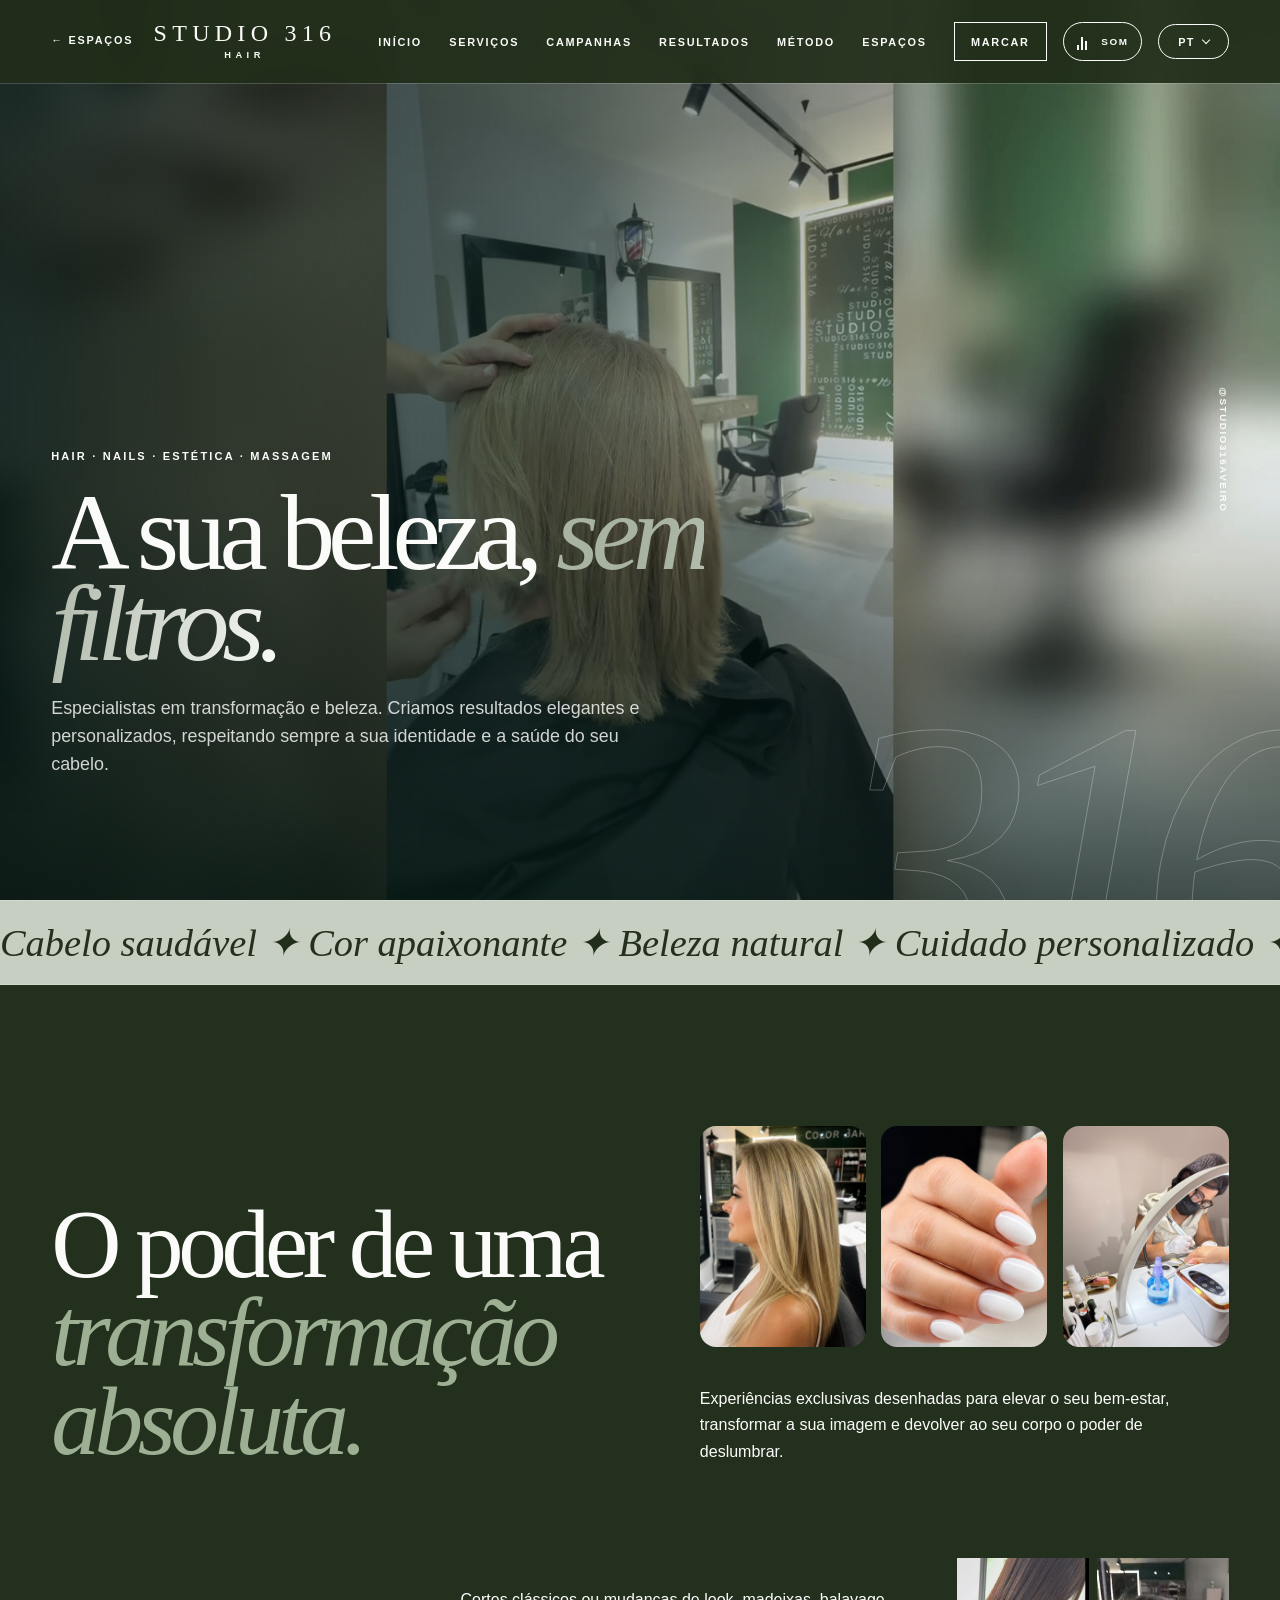
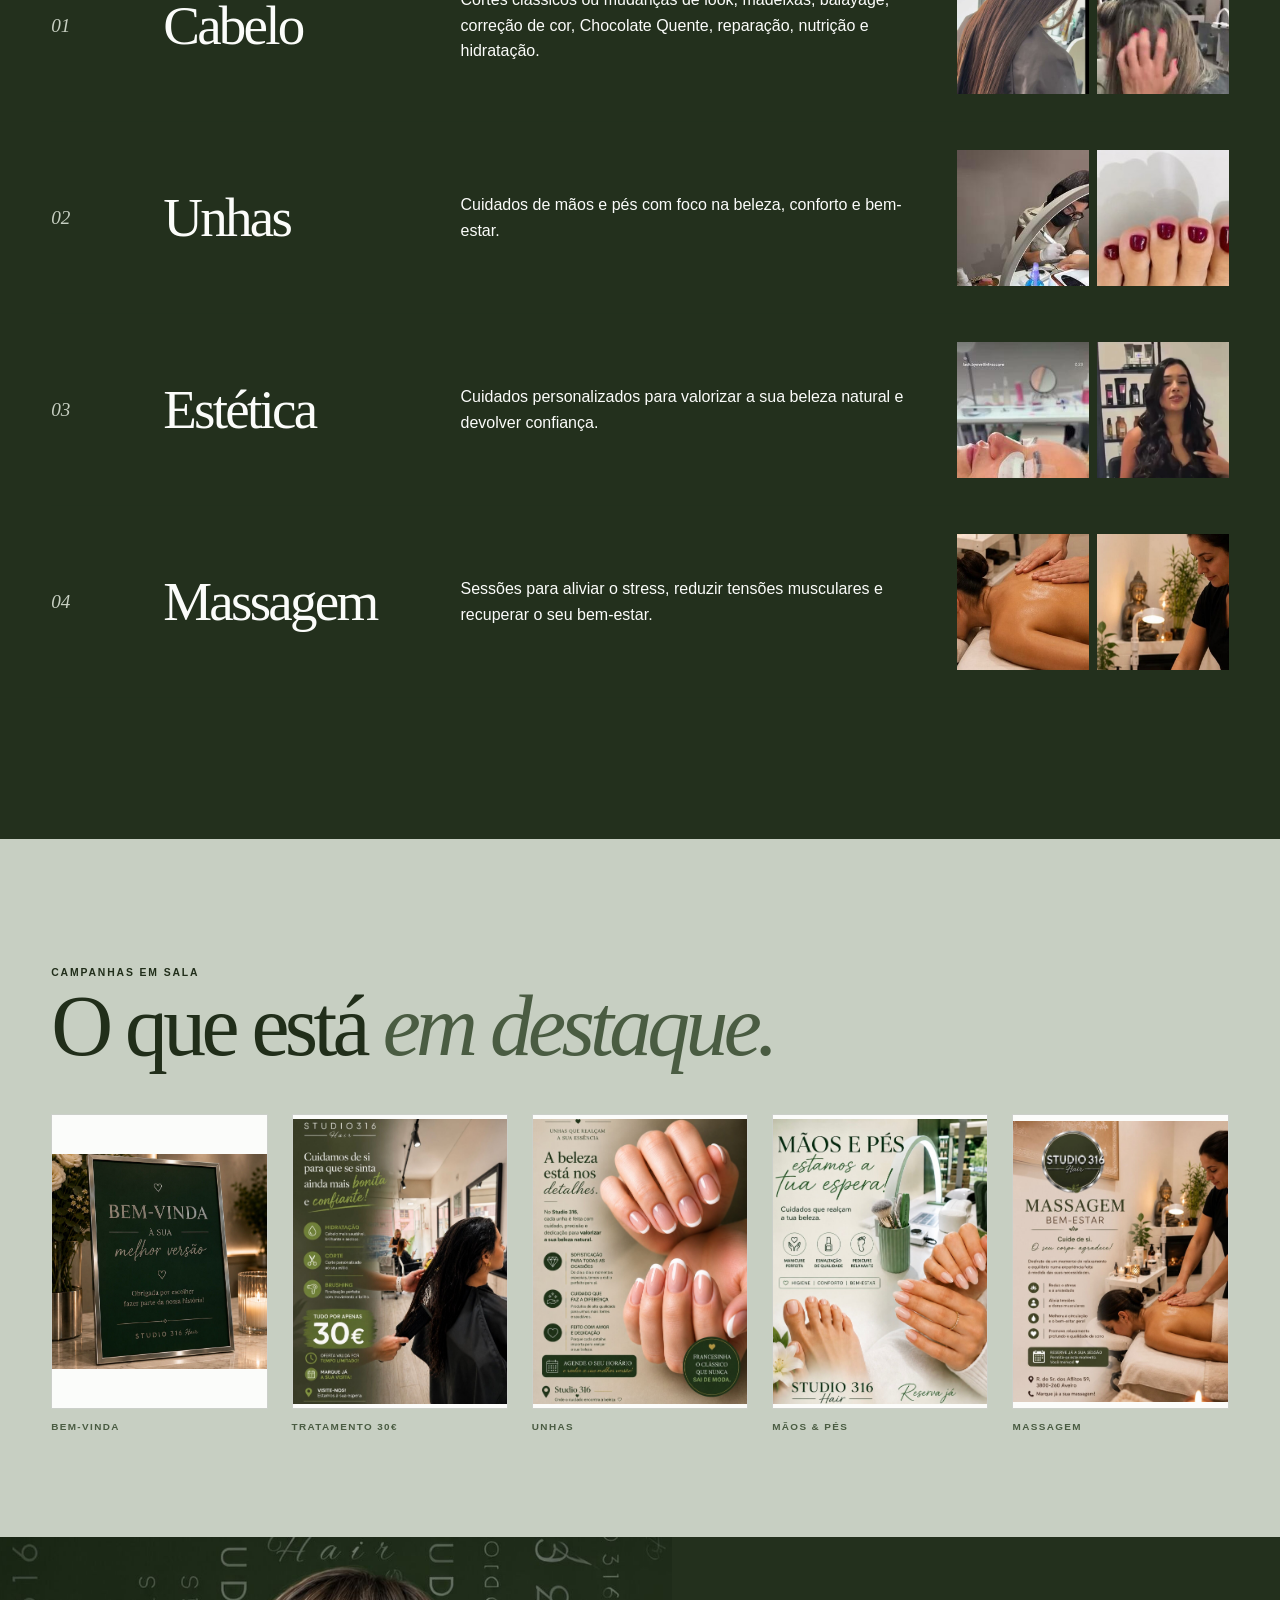
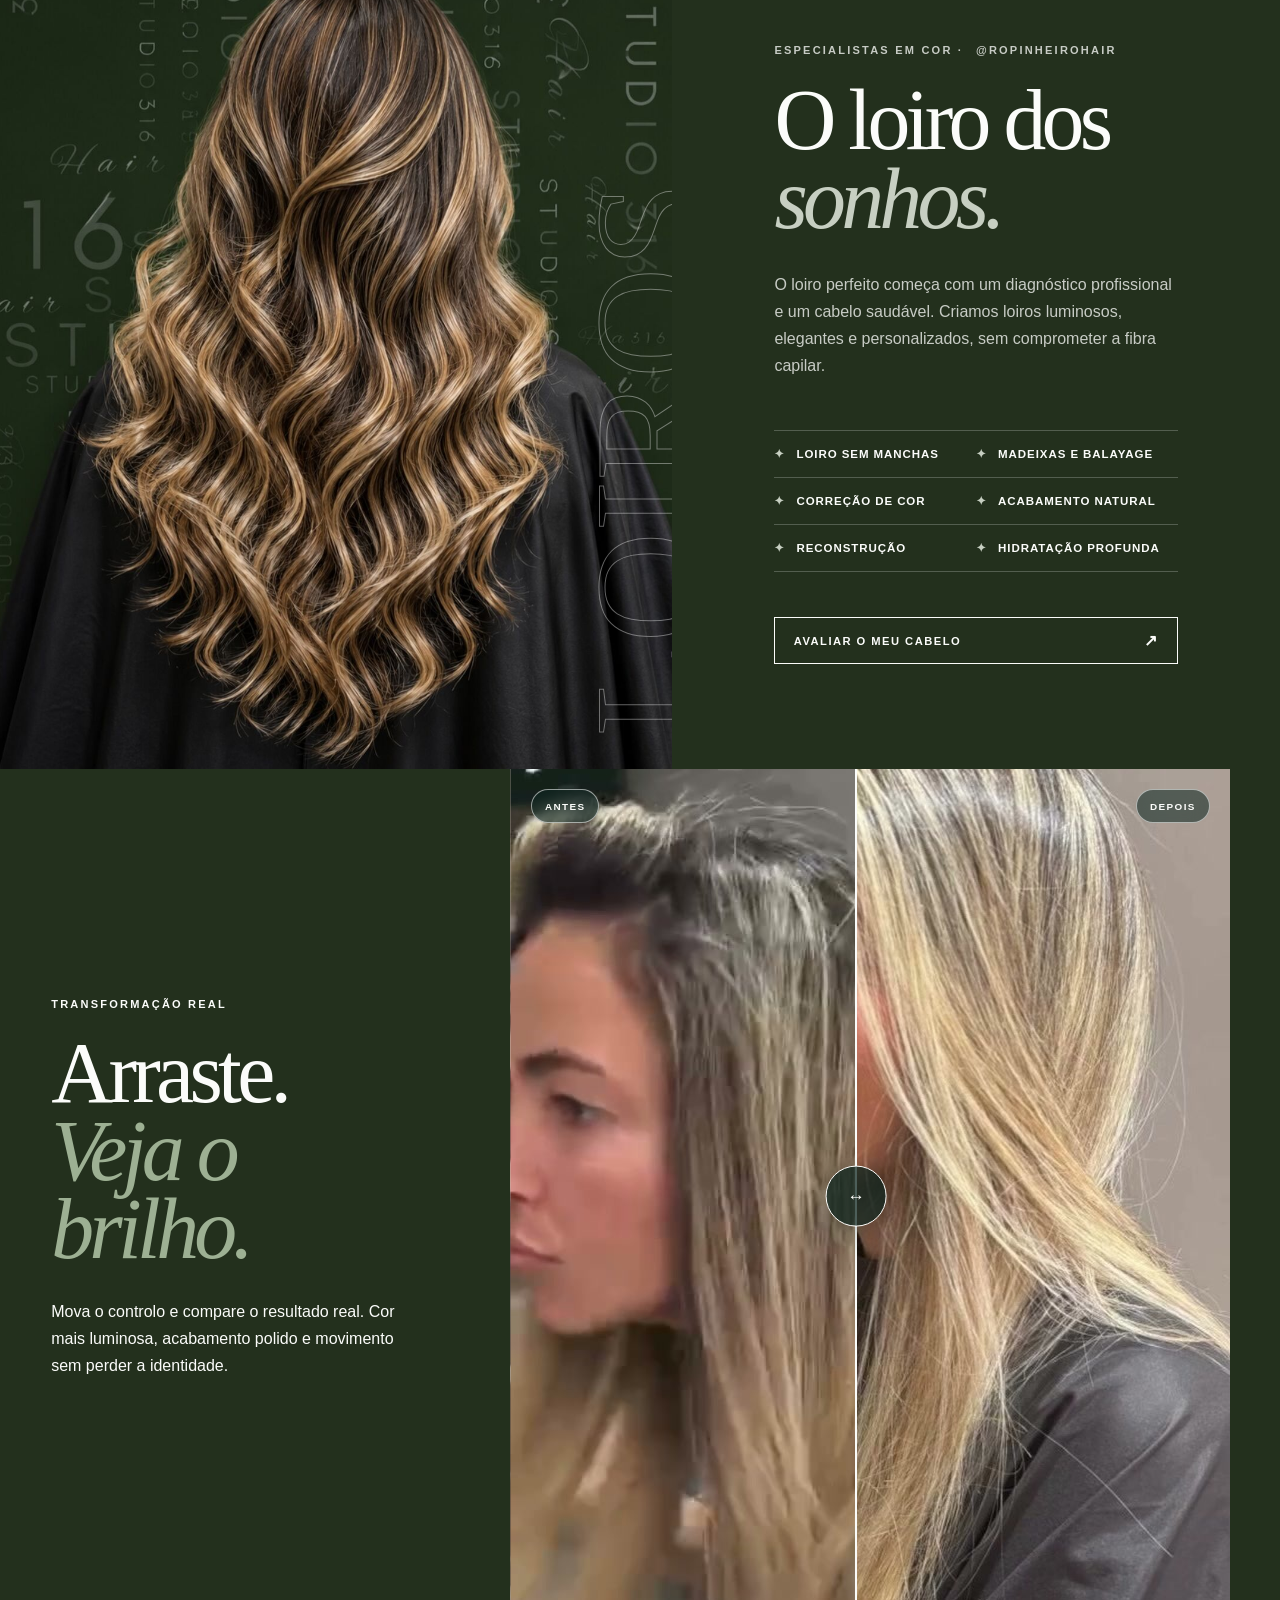
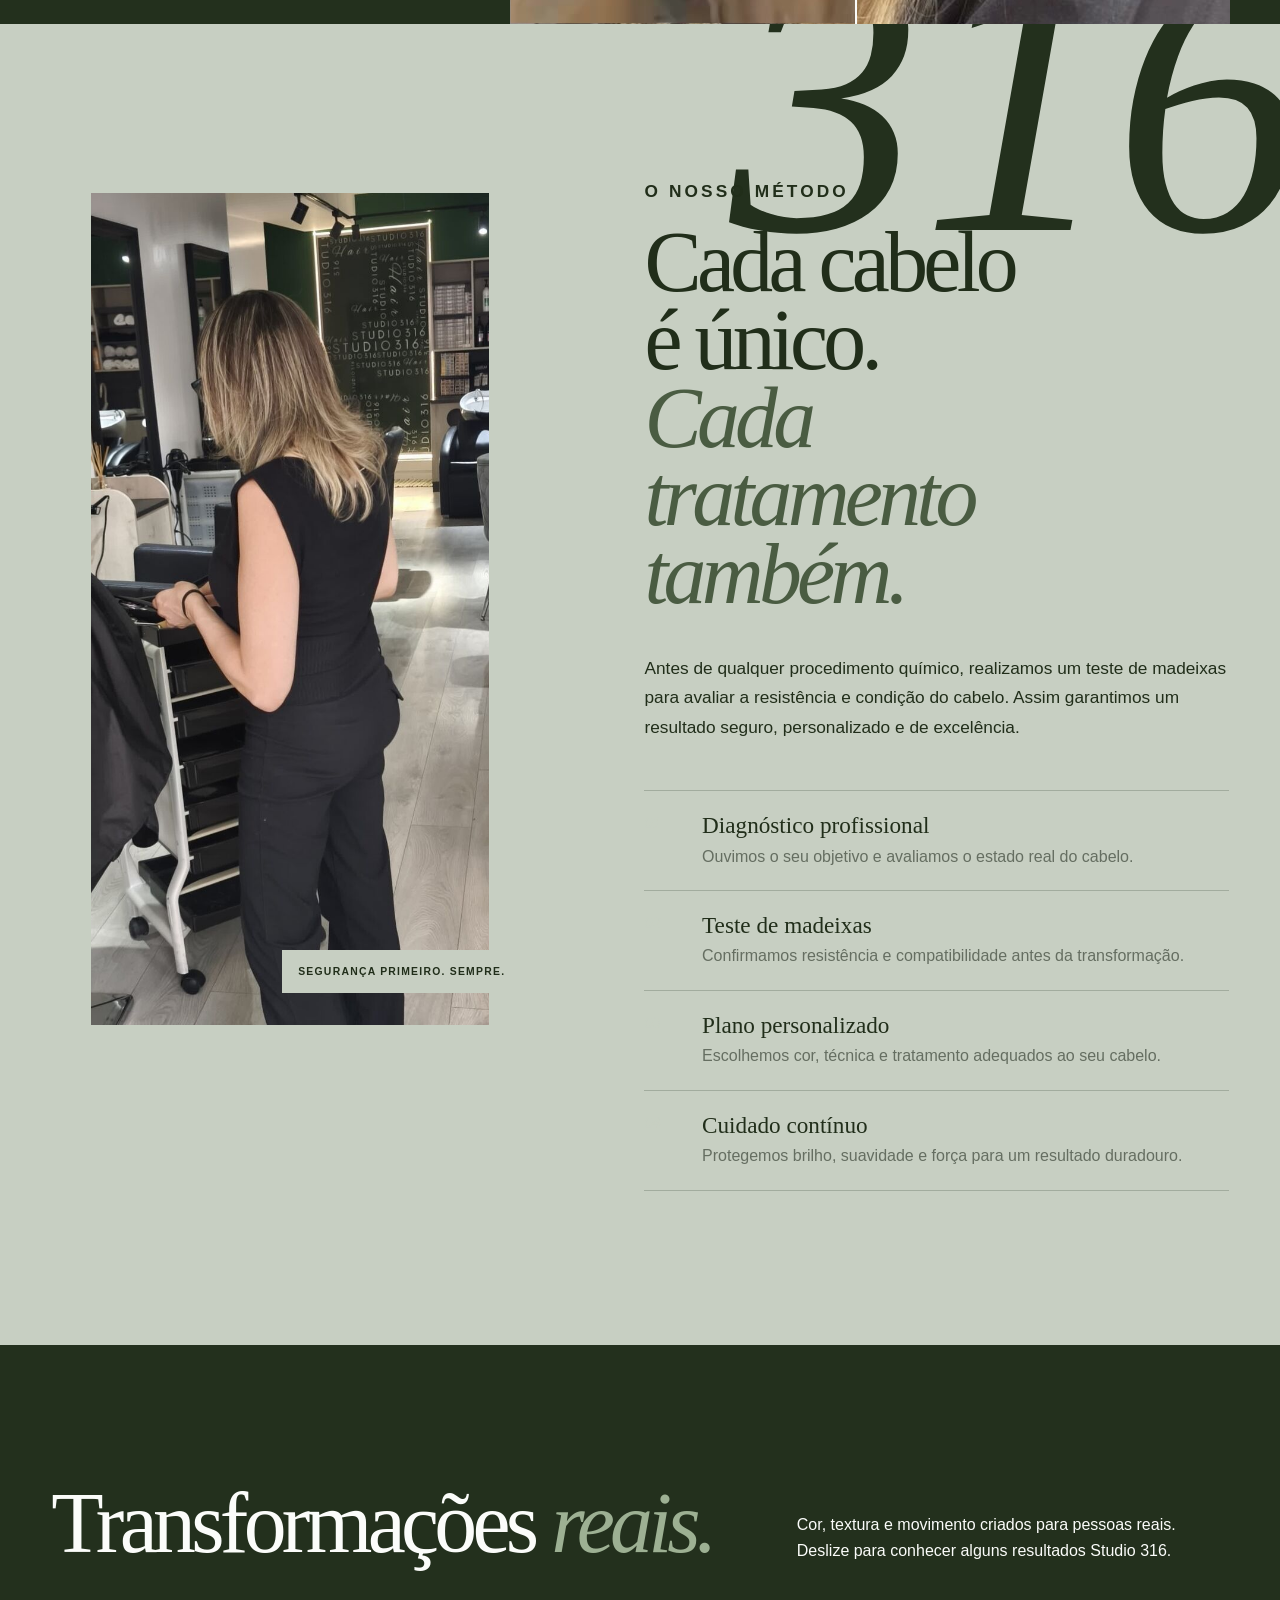
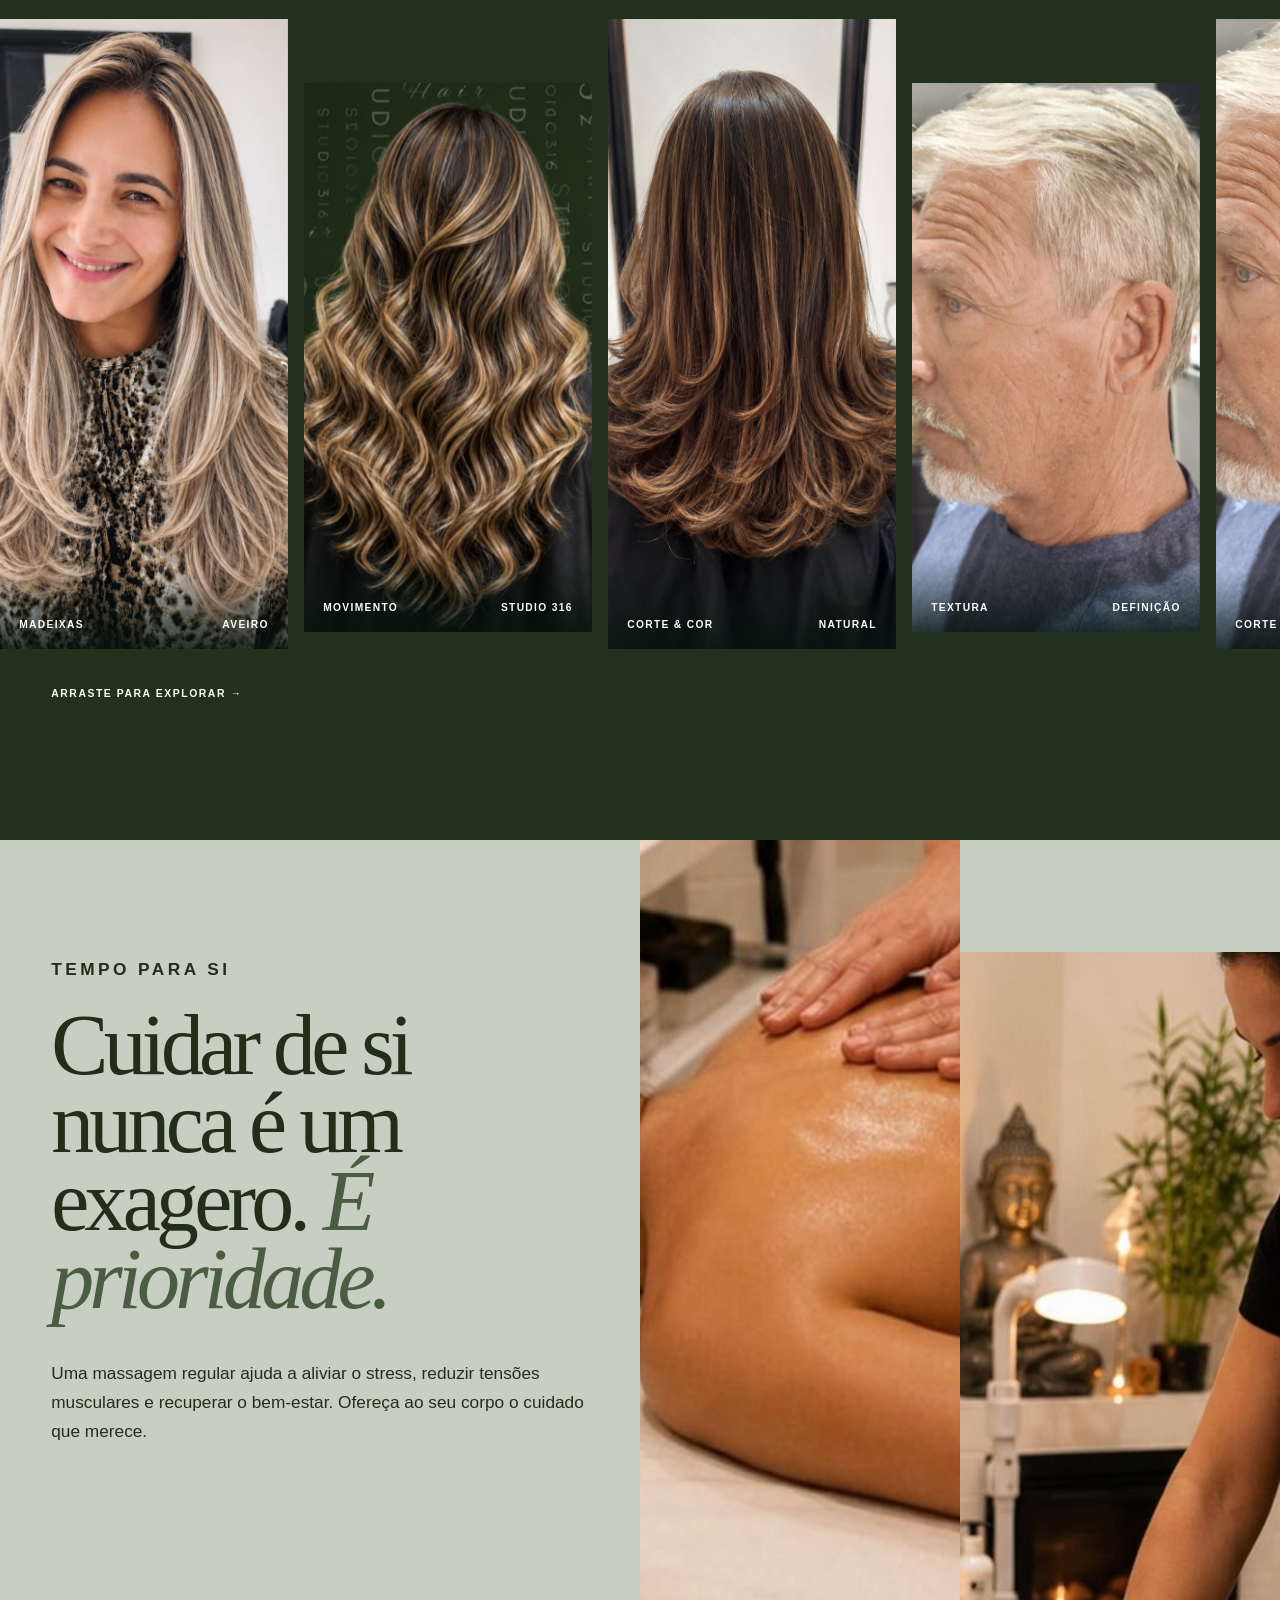
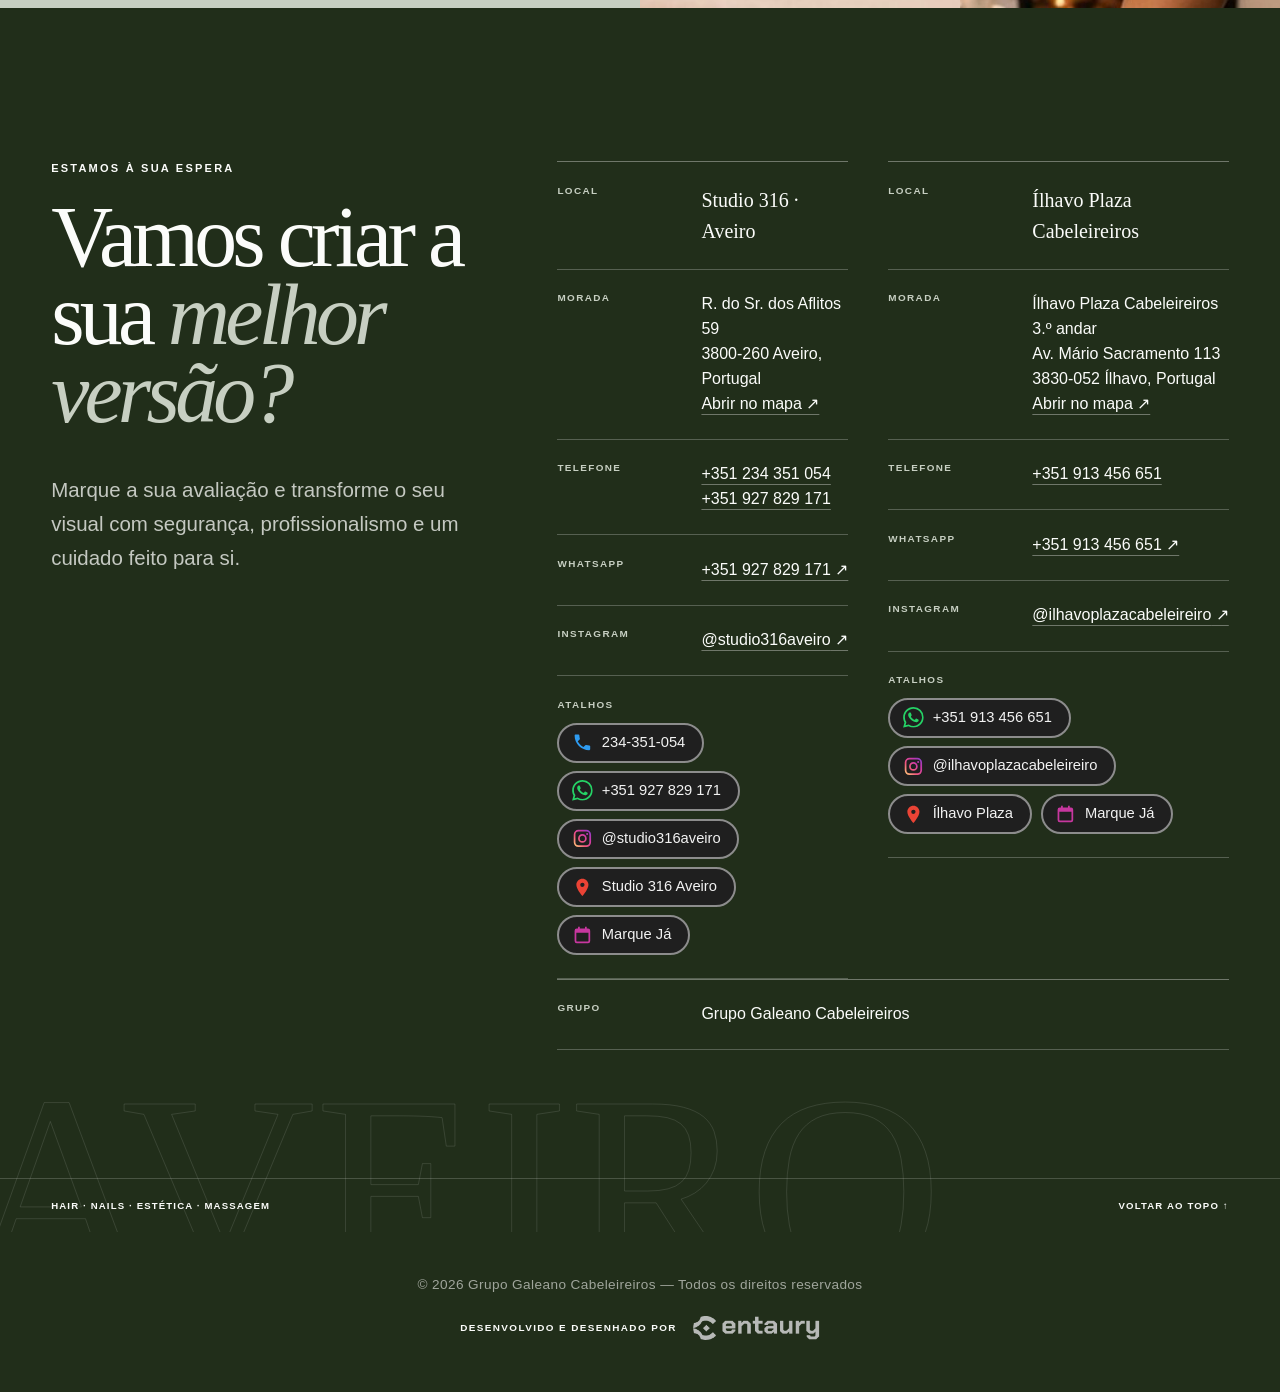
==== aveiro.html @ b23ff96c "Tira o botao Marcar sessao da seccao de massagem Co-Authored-By: Claude Opus 5 <noreply@anthropic.co" ====
<!doctype html>
<html lang="pt-PT">
<head>
  <meta charset="UTF-8">
  <meta name="viewport" content="width=device-width, initial-scale=1">
  <meta name="theme-color" content="#212E1A">
  <meta name="description" content="Studio 316 Hair, na R. do Sr. dos Aflitos 59 em Aveiro. Cabelo, unhas, estética e massagem com diagnóstico personalizado. Grupo Cabeleireiro Galeano.">
  <link rel="canonical" href="https://studio316-aveiro.vercel.app/aveiro.html">
  <meta property="og:title" content="Studio 316 Hair — Aveiro">
  <meta property="og:description" content="Especialistas em transformação e beleza na R. do Sr. dos Aflitos 59, Aveiro. Cabelo, unhas, estética e massagem.">
  <meta property="og:type" content="website">
  <meta property="og:locale" content="pt_PT">
  <meta property="og:url" content="https://studio316-aveiro.vercel.app/aveiro.html">
  <meta property="og:image" content="https://studio316-aveiro.vercel.app/og-image-v2.jpg">
  <meta property="og:image:width" content="1200">
  <meta property="og:image:height" content="630">
  <meta property="og:image:alt" content="Grupo Cabeleireiro Galeano — Studio 316 Aveiro e Ílhavo Plaza Cabeleireiros">
  <meta name="twitter:card" content="summary_large_image">
  <link rel="icon" href="data:image/svg+xml,%3Csvg xmlns='http://www.w3.org/2000/svg' viewBox='0 0 64 64'%3E%3Crect width='64' height='64' rx='10' fill='%2323301D'/%3E%3Ctext x='32' y='40' text-anchor='middle' font-family='serif' font-size='27' fill='%23E8DCC4'%3E316%3C/text%3E%3C/svg%3E">
  <title>Studio 316 Aveiro — Hair, Nails, Estética & Massagem</title>
  <script type="application/ld+json">
{
  "@context": "https://schema.org",
  "@graph": [
    {
      "@type": "HealthAndBeautyBusiness",
      "@id": "https://studio316-aveiro.vercel.app/aveiro.html#negocio",
      "name": "Studio 316 Hair — Aveiro",
      "brand": "Grupo Cabeleireiro Galeano",
      "image": "https://studio316-aveiro.vercel.app/og-image-v2.jpg",
      "telephone": [
        "+351234351054",
        "+351927829171"
      ],
      "address": {
        "@type": "PostalAddress",
        "streetAddress": "R. do Sr. dos Aflitos 59",
        "postalCode": "3800-260",
        "addressLocality": "Aveiro",
        "addressCountry": "PT"
      },
      "sameAs": [
        "https://www.instagram.com/studio316aveiro/"
      ],
      "priceRange": "€€"
    }
  ]
}
  </script>
  <style>
    @property --split {
      syntax: "<percentage>";
      inherits: true;
      initial-value: 50%;
    }
    /* Paleta Studio 316 — verde da parede do salão + prateado sage
       #212E1A verde profundo (a parede assinada) · #23301D verde do texto
       #4A5C42 verde médio (acentos sobre claro) · #9DB093 sage (acentos sobre escuro)
       #C7CFC2 sage claro (painéis)
       #F2F4EF off-white sage (fundo) · #FBFCFA papel · #A8B3A2 prateado sage (brilho h1)
       Hotel Ílhavo Plaza reusa a estrutura em turquesa + cinza escuro (ver #ilhavo) */
    :root {
      --ink: #23301D;
      --ink-deep: #212E1A;
      --leaf: #4A5C42;
      --leaf-soft: #9DB093;
      --brass: #C7CFC2;
      --ivory: #F2F4EF;
      --paper: #FBFCFA;
      --rose: #A8B3A2;
      --charcoal: #23301D;
      --focus: #4A5C42;
      --line: color-mix(in srgb, var(--ink) 22%, transparent);
      --pad: clamp(1.25rem, 4vw, 4.5rem);
      --display: Georgia, "Times New Roman", serif;
      --sans: Arial, Helvetica, sans-serif;
    }

    *, *::before, *::after { box-sizing: border-box; }
    html { scroll-behavior: smooth; background: var(--ivory); }
    body {
      margin: 0;
      overflow-x: hidden;
      background: var(--ivory);
      color: var(--ink);
      font-family: var(--sans);
      -webkit-font-smoothing: antialiased;
    }
    body.menu-open { overflow: hidden; }
    img, video { display: block; width: 100%; height: 100%; object-fit: cover; }
    a { color: inherit; text-decoration: none; }
    button { color: inherit; font: inherit; }
    ::selection { background: var(--brass); color: var(--ink-deep); }
    :focus-visible { outline: 3px solid var(--focus); outline-offset: 4px; }

    .skip-link {
      position: fixed; z-index: 999; left: 1rem; top: 1rem;
      padding: .75rem 1rem; background: var(--paper); color: var(--ink);
      transform: translateY(-180%); transition: transform .2s;
    }
    .skip-link:focus { transform: none; }

    .topline {
      position: fixed; z-index: 120; top: 0; left: 0; width: 0; height: 3px;
      background: var(--brass); pointer-events: none;
    }

    .header {
      position: fixed; z-index: 100; inset: 0 0 auto;
      display: grid; grid-template-columns: 1fr auto 1fr; align-items: center;
      height: 6.4rem; padding: 0 var(--pad); color: var(--paper);
      background: var(--ink);
      transition: background .25s, color .25s, height .25s, box-shadow .25s;
    }
    .header.scrolled {
      height: 5.2rem; color: var(--paper); background: rgb(33 46 26 / 92%);
      box-shadow: 0 1px 0 color-mix(in srgb, var(--paper) 18%, transparent); backdrop-filter: blur(14px);
    }
    .location, .nav a, .menu-toggle {
      font-size: .68rem; font-weight: 700; letter-spacing: .16em; text-transform: uppercase;
    }
    .location { grid-column: 1; justify-self: start; display: flex; gap: 1.4rem; }
    .location a { position: relative; padding-bottom: .25rem; }
    .location a::after { content: ""; position: absolute; inset: auto 0 0; height: 1px; background: currentColor; transform: scaleX(0); transform-origin: left; transition: transform .2s; }
    .location a:hover::after { transform: scaleX(1); }
    .nav-local { display: none; }
    .brand { grid-column: 2; justify-self: center; min-width: 13rem; text-align: center; line-height: .78; }
    .brand strong { display: block; margin-right: -.22em; font-family: var(--display); font-size: clamp(1.5rem, 1.7vw, 1.85rem); font-weight: 400; letter-spacing: .22em; }
    .brand small { display: block; margin: .55rem -.48em 0 0; font-size: .58rem; font-weight: 700; letter-spacing: .48em; text-transform: uppercase; }
    .header-actions { grid-column: 3; justify-self: end; display: flex; align-items: center; gap: 1rem; padding-left: 2rem; }
    .nav { display: flex; align-items: center; gap: 1.7rem; }
    .nav a { position: relative; }
    .nav a::after { content: ""; position: absolute; inset: auto 0 -.4rem; height: 1px; background: currentColor; transform: scaleX(0); transform-origin: right; transition: transform .25s; }
    .nav a:hover::after { transform: scaleX(1); transform-origin: left; }
    .nav .nav-cta { padding: .8rem 1rem; border: 1px solid currentColor; }
    .nav .nav-cta::after { display: none; }
    .menu-toggle { display: none; border: 0; background: transparent; padding: .7rem 0; cursor: pointer; }

    .language-picker { position: relative; }
    .language-toggle {
      display: flex; align-items: center; justify-content: center; gap: .5rem; min-width: 4.4rem;
      padding: .68rem .8rem; border: 1px solid currentColor; border-radius: 999px;
      background: transparent; color: inherit; cursor: pointer;
      font-size: .68rem; font-weight: 800; letter-spacing: .13em; text-transform: uppercase;
    }
    .language-toggle::after { content: ""; width: .38rem; height: .38rem; border: solid currentColor; border-width: 0 1px 1px 0; transform: translateY(-2px) rotate(45deg); transition: transform .2s; }
    .language-picker.open .language-toggle::after { transform: translateY(2px) rotate(225deg); }
    .language-list {
      position: absolute; right: 0; top: calc(100% + .55rem); width: 13.7rem; margin: 0; padding: .45rem;
      list-style: none; border: 1px solid var(--line); border-radius: 1rem;
      background: var(--paper); color: var(--ink); box-shadow: 0 1.2rem 3rem rgb(11 35 30 / 20%);
      opacity: 0; visibility: hidden; transform: translateY(-.4rem); transition: opacity .2s, visibility .2s, transform .2s;
    }
    .language-picker.open .language-list { opacity: 1; visibility: visible; transform: none; }
    .language-option {
      display: flex; justify-content: space-between; width: 100%; padding: .72rem .8rem;
      border: 0; border-radius: .6rem; background: transparent; color: inherit; cursor: pointer;
      font-size: .88rem; text-align: left;
    }
    .language-option:hover, .language-option.active { background: #E4EAE0; }
    .language-option small { color: #6F7E68; font-size: .65rem; letter-spacing: .14em; }

    .sound-toggle {
      display: flex; align-items: center; justify-content: center; gap: .55rem; min-width: 4.6rem;
      padding: .68rem .8rem; border: 1px solid currentColor; border-radius: 999px;
      background: transparent; color: inherit; cursor: pointer;
      transition: transform .2s, background .2s, color .2s;
    }
    .sound-toggle:hover { transform: translateY(-2px); background: var(--paper); color: var(--ink); }
    .sound-bars { display: flex; align-items: end; gap: 2px; width: 1rem; height: 1rem; }
    .sound-bars i { width: 2px; height: 30%; background: currentColor; transform-origin: bottom; }
    .sound-bars i:nth-child(2) { height: 80%; }
    .sound-bars i:nth-child(3) { height: 52%; }
    .sound-toggle.playing .sound-bars i { animation: soundbar .8s ease-in-out infinite alternate; }
    .sound-toggle.playing .sound-bars i:nth-child(2) { animation-delay: -.45s; }
    .sound-toggle.playing .sound-bars i:nth-child(3) { animation-delay: -.2s; }
    .sound-copy { display: grid; gap: .1rem; text-align: left; }
    .sound-copy strong { font-size: .62rem; letter-spacing: .16em; text-transform: uppercase; }
    .sound-copy small { display: none; }
    @keyframes soundbar { from { transform: scaleY(.3); } to { transform: scaleY(1); } }

    .hero {
      position: relative; min-height: 100svh; overflow: hidden; background: var(--ink-deep); color: var(--paper);
    }
    .hero-media { position: absolute; inset: 0; }
    .hero-media::before {
      content: ""; position: absolute; z-index: 2; inset: 0;
      background: linear-gradient(90deg, rgb(5 21 17 / 88%) 0%, rgb(8 29 24 / 60%) 45%, rgb(8 29 24 / 8%) 78%),
                  linear-gradient(0deg, rgb(5 20 16 / 65%) 0%, transparent 45%);
    }
    .hero-media video { object-position: center 30%; filter: saturate(.76) contrast(1.05); animation: hero-image-settle 1.8s cubic-bezier(.2,.8,.2,1) both; }
    .hero-spotlight {
      position: absolute; z-index: 2; inset: 0; pointer-events: none;
      background: radial-gradient(circle 22rem at var(--spot-x, 58%) var(--spot-y, 38%), rgb(199 207 194 / 30%), transparent 62%);
      mix-blend-mode: screen; opacity: .9;
    }
    .hero-curtain {
      position: absolute; z-index: 8; inset: 0; pointer-events: none;
      background: linear-gradient(115deg, var(--ink-deep) 0 72%, var(--brass) 72% 72.35%, var(--ink) 72.35%);
      clip-path: polygon(0 0, 100% 0, 84% 100%, 0 100%);
      animation: curtain-open 1.45s cubic-bezier(.77,0,.18,1) .12s forwards;
    }
    .hero-316 {
      position: absolute; z-index: 3; right: -1.2vw; bottom: -8vw;
      font-family: var(--display); font-size: clamp(13rem, 32vw, 38rem); font-style: italic;
      font-weight: 400; line-height: .68; letter-spacing: -.12em; color: transparent;
      -webkit-text-stroke: 1px rgb(251 252 250 / 42%); opacity: .65; pointer-events: none;
    }
    .hero-content {
      position: relative; z-index: 4; display: flex; flex-direction: column; justify-content: flex-end;
      min-height: 100svh; width: min(57rem, 100%); padding: 10rem var(--pad) 5.5rem;
    }
    .eyebrow {
      display: flex; align-items: center; gap: .8rem; margin: 0 0 1.4rem;
      font-size: .69rem; font-weight: 700; letter-spacing: .2em; line-height: 1.4; text-transform: uppercase;
    }
    /* .eyebrow::before removido */
    h1, h2, h3, p { margin-top: 0; }
    h1 {
      max-width: 13ch; margin-bottom: 1.6rem; font-family: var(--display);
      font-size: clamp(3.8rem, 8.5vw, 9rem); font-weight: 400; line-height: .84; letter-spacing: -.065em;
    }
    h1 em {
      color: var(--rose); font-weight: 400;
      background: linear-gradient(100deg, var(--rose) 15%, var(--paper) 48%, var(--rose) 78%);
      background-size: 220% auto; -webkit-background-clip: text; background-clip: text; -webkit-text-fill-color: transparent;
      animation: hair-shine 5.5s ease-in-out infinite;
    }
    .hero-content > * { animation: hero-arrive 1.05s cubic-bezier(.2,.8,.2,1) .75s both; }
    .hero-content > :nth-child(2) { animation-delay: .9s; }
    .hero-content > :nth-child(3) { animation-delay: 1.05s; }
    .hero-content > :nth-child(4) { animation-delay: 1.2s; }
    .hero-316 { animation: mark-breathe 7s ease-in-out infinite; }
    @keyframes hair-shine { 0%, 65%, 100% { background-position: 100% center; } 35% { background-position: 0 center; } }
    @keyframes hero-arrive { from { opacity: 0; transform: translateY(1.7rem); } to { opacity: 1; transform: none; } }
    @keyframes hero-image-settle { from { transform: scale(1.1); filter: saturate(.3) contrast(1.15); } to { transform: scale(1); filter: saturate(.76) contrast(1.05); } }
    @keyframes curtain-open { to { clip-path: polygon(0 0, 0 0, 0 100%, 0 100%); } }
    @keyframes mark-breathe { 0%, 100% { opacity: .52; transform: translateY(0); } 50% { opacity: .72; transform: translateY(-.8rem); } }
    .hero-copy { max-width: 39rem; margin-bottom: 2.1rem; font-size: clamp(1rem, 1.4vw, 1.25rem); line-height: 1.55; color: rgb(251 252 250 / 82%); }
    .actions { display: flex; flex-wrap: wrap; align-items: center; gap: .8rem; }
    .button {
      display: inline-flex; align-items: center; justify-content: space-between; gap: 2.2rem;
      min-width: 13rem; min-height: 2.75rem; padding: .8rem 1.15rem; border: 1px solid currentColor;
      font-size: .7rem; font-weight: 800; letter-spacing: .13em; text-transform: uppercase;
      transition: background .2s, color .2s, transform .2s;
    }
    .button::after { content: "↗"; font-size: 1rem; }
    .button:hover { transform: translateY(-2px); background: var(--paper); color: var(--ink); }
    .button-solid { background: var(--paper); color: var(--ink); border-color: var(--paper); }
    .button-solid:hover { background: var(--brass); border-color: var(--brass); color: var(--ink-deep); }
    .hero-meta {
      position: absolute; z-index: 4; right: var(--pad); top: 50%; display: flex; gap: 1.2rem;
      writing-mode: vertical-rl; transform: translateY(-50%); font-size: .6rem; font-weight: 700;
      letter-spacing: .18em; text-transform: uppercase;
    }
    .hero-meta span + span { padding-top: 1.2rem; border-top: 1px solid rgb(255 255 255 / 50%); }

    /* Ecrã de entrada: os dois espaços lado a lado, cada um na sua cor.
       Sem gap — as duas cores tocam-se, é essa a referência visual. */
    .locations {
      display: grid; grid-template-columns: 1fr 1fr; grid-template-rows: auto 1fr;
      min-height: 100svh; background: var(--ink-deep);
    }
    .locations-head {
      grid-column: 1 / -1; display: flex; align-items: center; justify-content: center; gap: 2.5rem;
      padding: calc(6.4rem + clamp(1.25rem, 3vw, 2.5rem)) var(--pad) clamp(1.5rem, 3vw, 2.5rem);
      background: var(--brass);
    }
    .locations-logo { width: clamp(7rem, 11vw, 13rem); height: auto; flex-shrink: 0; }
    .locations-head .section-heading {
      margin-bottom: 0; text-align: left; font-size: clamp(2.1rem, 4.4vw, 4.6rem); animation: none;
    }
    .locations-hint {
      margin: .9rem 0 0; font-size: .62rem; font-weight: 800; letter-spacing: .16em;
      text-transform: uppercase; color: var(--leaf);
    }

    .local {
      display: grid; grid-template-rows: auto minmax(0, 1fr) auto; min-height: 0;
      background: var(--ink-deep); color: var(--brass);
    }
    /* Faixa cheia na cor do espaço — a referência visual tem de ler-se de longe */
    .local-eyebrow {
      margin: 0; padding: .8rem clamp(1.5rem, 2.6vw, 2.75rem);
      background: var(--leaf); color: var(--paper);
      font-size: .72rem; font-weight: 800; letter-spacing: .24em; text-transform: uppercase;
    }
    .local-info { padding: clamp(1.25rem, 2.2vw, 1.9rem) clamp(1.5rem, 2.6vw, 2.75rem) clamp(1.5rem, 2.6vw, 2.75rem); }

    /* Hotel Ílhavo Plaza — turquesa, cinza escuro, letra prateada */
    #ilhavo {
      --ink: #253034;
      --ink-deep: #1F272B;
      --leaf: #1F7C79;
      --leaf-soft: #6FC5C1;
      --brass: #DDE5E5;
      --rose: #A9BDBC;
    }
    .local-main { position: relative; min-height: 0; overflow: hidden; background: var(--ink); }
    /* fora do fluxo: senao a altura intrinseca da foto estica a linha da grelha */
    .local-main img { position: absolute; inset: 0; width: 100%; height: 100%; object-fit: cover;
      transition: transform .6s cubic-bezier(.2,.8,.2,1), opacity .2s; }
    .local:hover .local-main img, .local:focus-within .local-main img { transform: scale(1.045); }
    .local-placeholder {
      display: grid; place-items: center; color: var(--ivory);
      font-size: .7rem; letter-spacing: .18em; text-transform: uppercase;
    }
    .local-info h3 { margin: 0 0 .6rem; font-family: var(--display); font-size: 1.6rem; font-weight: 400; }
    .local-info p { margin: 0 0 .4rem; font-size: .95rem; line-height: 1.6; color: color-mix(in srgb, currentColor 82%, transparent); }
    .local-actions { margin-top: 1.4rem; align-items: center; flex-wrap: wrap; }
    .local-map { display: inline-block; flex: none; margin-left: .4rem; font-size: .65rem; font-weight: 800; letter-spacing: .12em; text-transform: uppercase; text-decoration: underline; text-underline-offset: .35rem; }

    .locations .section-heading em,
    .flyers .section-heading em,
    .diagnosis .section-heading em { color: var(--leaf); }

    .flyers { padding: clamp(5rem, 10vw, 9rem) var(--pad); background: var(--brass); color: var(--ink-deep); }
    .flyers-head { margin-bottom: 3rem; }
    .flyers-head .section-heading { margin-bottom: 0; }
    .flyer-grid { display: grid; grid-template-columns: repeat(auto-fit, minmax(13rem, 1fr)); gap: 1.5rem; }
    .flyer { margin: 0; }
    .flyer img { aspect-ratio: 4 / 5; object-fit: contain; background: var(--paper); border: 1px solid var(--line); }
    .flyer figcaption { margin-top: .8rem; font-size: .62rem; font-weight: 800; letter-spacing: .14em; text-transform: uppercase; color: var(--leaf); }

    .intro {
      display: grid; grid-template-columns: .65fr 1.35fr; gap: clamp(2rem, 7vw, 8rem);
      padding: clamp(6rem, 12vw, 11rem) var(--pad); background: var(--paper);
    }
    .section-tag { font-size: .65rem; font-weight: 800; letter-spacing: .18em; text-transform: uppercase; }
    .intro h2, .section-heading {
      margin-bottom: 2.5rem; font-family: var(--display); font-size: clamp(3rem, 6.7vw, 7.2rem);
      font-weight: 400; line-height: .91; letter-spacing: -.055em;
    }
    .intro h2 em, .section-heading em { color: var(--brass); font-weight: 400; }
    .intro-copy { display: grid; grid-template-columns: 1fr 1fr; gap: 2rem; max-width: 52rem; }
    .intro-copy p { margin: 0; font-size: clamp(1rem, 1.35vw, 1.22rem); line-height: 1.65; color: color-mix(in srgb, var(--ink) 78%, white); }

    .marquee {
      overflow: hidden; padding: 1.2rem 0; background: var(--brass); color: var(--ink); border-block: 1px solid rgb(255 255 255 / 18%);
    }
    .marquee-track { display: flex; width: max-content; animation: marquee 28s linear infinite; }
    .marquee span { padding-right: 2.4rem; font-family: var(--display); font-size: clamp(1.55rem, 3vw, 3rem); font-style: italic; white-space: nowrap; }
    .marquee b { color: var(--ink-deep); font-weight: 400; }
    @keyframes marquee { to { transform: translateX(-50%); } }

    .services { padding: clamp(6rem, 11vw, 10rem) var(--pad); background: var(--ink); color: var(--paper); }
    .services .section-heading em { color: var(--leaf-soft); }
    .services-head p { color: var(--paper); }
    .service { border-bottom-color: color-mix(in srgb, var(--paper) 22%, transparent); }
    .service-number { color: var(--brass); }
    .services-head { display: grid; grid-template-columns: minmax(0, 1.05fr) minmax(0, .95fr); align-items: end;
      gap: clamp(1.4rem, 3vw, 2.6rem) clamp(2rem, 5vw, 5rem); margin-bottom: 4rem; }
    .services-head .section-heading { grid-column: 1; grid-row: 1 / span 2; align-self: end; max-width: 15ch; margin: 0; font-size: clamp(3.4rem, 7.6vw, 8.2rem); }
    .services-media { grid-column: 2; grid-row: 1; display: flex; min-width: 0; justify-content: center; align-items: flex-end; gap: clamp(.6rem, 1.2vw, 1.3rem); }
    .services-media img { flex: 1 1 0; min-width: 0; max-width: 14rem; aspect-ratio: 3 / 4; object-fit: cover; border-radius: 1rem; animation: pilar-float 7s ease-in-out infinite; will-change: transform; }
    .services-media img:nth-child(2) { animation-delay: -2.3s; }
    .services-media img:nth-child(3) { animation-delay: -4.6s; }
    @keyframes pilar-float { 0%, 100% { transform: translateY(0); } 50% { transform: translateY(-1.1rem); } }
    .badges { display: flex; flex-wrap: wrap; gap: .5rem .55rem; align-items: center; margin-top: 1.2rem; }
    .badge {
      display: inline-flex; align-items: center; gap: .55rem;
      padding: .48rem 1.05rem .48rem .8rem;
      border: 2px solid #8C8C8C; border-radius: 999px;
      background: #1F1F1F; color: #F2F2F2;
      font-family: var(--sans); font-size: .92rem; font-weight: 500; line-height: 1.2;
      text-decoration: none; white-space: nowrap;
      transition: transform .2s, border-color .2s, background .2s;
    }
    .badge:hover, .badge:focus-visible { transform: translateY(-3px); border-color: #D6D6D6; background: #262626; }
    .badge-ico { width: 1.3rem; height: 1.3rem; flex: none; }
    .badge-tel { color: #F2F2F2; }
    .badge-tel .badge-ico { color: #2E9BF0; }
    .badge-wa .badge-ico { color: #25D366; }
    .badge-map .badge-ico { color: #EA4335; }
    .badge-book .badge-ico { color: #C7379F; }
    .badges-contact { display: flex; flex-wrap: wrap; gap: .5rem .55rem; margin: 0; }
    @media (max-width: 560px) {
      .badge { font-size: .85rem; padding: .42rem .9rem .42rem .7rem; }
      .badge-ico { width: 1.15rem; height: 1.15rem; }
    }
    @media (prefers-reduced-motion: reduce) { .services-media img { animation: none; } }
    .services-head p { grid-column: 2; grid-row: 2; max-width: 30rem; margin: 0; line-height: 1.65; }
    .service-list { border-top: 1px solid var(--line); }
    .service {
      display: grid; grid-template-columns: 5rem .8fr 1.4fr 17rem; gap: 2rem; align-items: center;
      min-height: 12rem; padding: 1.5rem 0; border-bottom: 1px solid var(--line);
    }
    .service-number { font-family: var(--display); font-size: 1.2rem; font-style: italic; color: var(--brass); }
    .service h3 { margin: 0; font-family: var(--display); font-size: clamp(2.3rem, 4.3vw, 5rem); font-weight: 400; letter-spacing: -.05em; }
    .service p { margin: 0; max-width: 38rem; line-height: 1.6; }
    .service-thumb {
      display: grid; grid-template-columns: 1fr 1fr; gap: .5rem; height: 8.5rem; overflow: hidden;
    }
    .service-thumb video { transition: transform .65s; }
    .service:hover .service-thumb video { transform: scale(1.05); }
    .service-thumb img { transition: transform .65s; }
    .service:hover .service-thumb img { transform: scale(1.05); }

    .feature {
      display: grid; grid-template-columns: 1.05fr .95fr; min-height: 52rem; background: var(--ink); color: var(--paper);
    }
    .feature-media { position: relative; min-height: 45rem; overflow: hidden; }
    .feature-media::after { content: "LOIROS"; position: absolute; right: -2rem; bottom: 2rem; font-family: var(--display); font-size: clamp(5rem, 12vw, 13rem); line-height: .7; color: transparent; -webkit-text-stroke: 1px rgb(255 255 255 / 38%); transform: rotate(-90deg) translateX(100%); transform-origin: right bottom; }
    .feature-media img { object-position: center top; }
    .feature-copy { display: flex; flex-direction: column; justify-content: center; padding: clamp(4rem, 8vw, 8rem); }
    .feature-copy .section-heading { margin-bottom: 2rem; }
    .feature-copy > p { max-width: 34rem; line-height: 1.7; color: rgb(251 252 250 / 76%); }
    .checks { display: grid; grid-template-columns: 1fr 1fr; gap: 0; margin: 2.2rem 0 2.8rem; border-top: 1px solid rgb(255 255 255 / 22%); }
    .checks span { padding: 1rem .5rem 1rem 0; border-bottom: 1px solid rgb(255 255 255 / 22%); font-size: .72rem; font-weight: 700; letter-spacing: .08em; text-transform: uppercase; }
    .checks span::before { content: "✦"; margin-right: .7rem; color: var(--brass); }

    .transformation-lab {
      display: grid; grid-template-columns: .72fr 1.28fr; min-height: 95vh;
      background: var(--ink); color: var(--paper); overflow: hidden;
    }
    .transformation-lab .section-heading em { color: var(--leaf-soft); }
    .transform-copy { display: flex; flex-direction: column; justify-content: center; padding: clamp(4rem, 8vw, 8rem) var(--pad); }
    .transform-copy .section-heading { max-width: 7ch; margin-bottom: 1.8rem; }
    .transform-copy > p:last-child { max-width: 31rem; line-height: 1.7; }
    .compare {
      --split: 48%; position: relative; justify-self: center; width: 100%; max-width: 45rem;
      min-height: 48rem; overflow: hidden; background: var(--ink-deep);
      animation: compare-breathe 5.5s ease-in-out infinite;
    }
    .compare.touched { animation: none; }
    .compare > img, .compare-layer, .compare-layer img { position: absolute; inset: 0; width: 100%; height: 100%; object-fit: cover; object-position: center 25%; }
    .compare-layer { clip-path: inset(0 calc(100% - var(--split)) 0 0); will-change: clip-path; }
    .compare-divider { position: absolute; z-index: 3; top: 0; bottom: 0; left: var(--split); width: 2px; background: var(--paper); transform: translateX(-1px); pointer-events: none; }
    .compare-handle {
      position: absolute; left: 50%; top: 50%; display: grid; place-items: center; width: 3.8rem; height: 3.8rem;
      border: 1px solid var(--paper); border-radius: 50%; background: rgb(11 35 30 / 72%); color: var(--paper);
      font-family: var(--display); font-size: 1.1rem; transform: translate(-50%, -50%); box-shadow: 0 .8rem 2rem rgb(11 35 30 / 26%);
    }
    .compare-range { position: absolute; z-index: 5; inset: 0; width: 100%; height: 100%; margin: 0; cursor: ew-resize; opacity: 0; }
    .compare-range:focus-visible + .compare-divider .compare-handle { outline: 3px solid var(--brass); outline-offset: 5px; }
    .compare-label { position: absolute; z-index: 4; top: 1.3rem; padding: .65rem .8rem; border: 1px solid rgb(255 255 255 / 55%); border-radius: 999px; background: rgb(11 35 30 / 54%); color: var(--paper); font-size: .62rem; font-weight: 800; letter-spacing: .14em; text-transform: uppercase; backdrop-filter: blur(9px); }
    .compare-label.before { left: 1.3rem; }
    .compare-label.after { right: 1.3rem; }
    @keyframes compare-breathe { 0%, 100% { --split: 35%; } 50% { --split: 67%; } }

    .diagnosis {
      position: relative; display: grid; grid-template-columns: .9fr 1.1fr; gap: clamp(3rem, 9vw, 10rem);
      padding: clamp(6rem, 12vw, 12rem) var(--pad); background: var(--brass); color: var(--ink-deep); overflow: hidden;
    }
    .diagnosis::before { content: "316"; position: absolute; right: -2vw; top: -6vw; font-family: var(--display); font-size: clamp(12rem, 30vw, 32rem); font-style: italic; line-height: .8; color: var(--ink); pointer-events: none; }
    .diagnosis-media { position: relative; z-index: 1; align-self: start; height: min(72vw, 52rem); }
    .diagnosis-media img { object-position: center; }
    .diagnosis-media figcaption { position: absolute; right: -2rem; bottom: 2rem; padding: 1rem; background: var(--brass); color: var(--ink-deep); font-size: .65rem; font-weight: 800; letter-spacing: .12em; text-transform: uppercase; }
    .diagnosis-copy { position: relative; z-index: 1; align-self: start; }
    .diagnosis-copy .section-heading { max-width: 9ch; }
    .diagnosis-copy > p { max-width: 38rem; font-size: 1.08rem; line-height: 1.7; }
    .steps { margin-top: 3rem; counter-reset: step; }
    .step { position: relative; padding: 1.3rem 0 1.3rem 3.6rem; border-top: 1px solid var(--line); counter-increment: step; }
    .step:last-child { border-bottom: 1px solid var(--line); }
    .step::before { content: "0" counter(step); position: absolute; left: 0; top: 1.45rem; color: var(--brass); font-family: var(--display); font-style: italic; }
    .step strong { display: block; margin-bottom: .35rem; font-family: var(--display); font-size: 1.45rem; font-weight: 400; }
    .step p { margin: 0; color: color-mix(in srgb, var(--ink) 70%, white); line-height: 1.55; }

    .lookbook { padding: clamp(6rem, 11vw, 10rem) 0; background: var(--ink); color: var(--paper); }
    .lookbook .section-heading em { color: var(--leaf-soft); }
    .lookbook-aside p { color: var(--paper); }
    .lookbook-head { display: flex; align-items: end; justify-content: space-between; gap: 2rem; padding: 0 var(--pad); margin-bottom: 3.5rem; }
    .lookbook-head .section-heading { margin: 0; }
    .lookbook-aside { display: grid; justify-items: start; gap: 1rem; max-width: 27rem; }
    .lookbook-aside p { margin: 0; line-height: 1.6; }
    .send-looks { font-size: .67rem; font-weight: 800; letter-spacing: .1em; text-decoration: underline; text-underline-offset: .35rem; text-transform: uppercase; }
    .send-looks[hidden] { display: none; }
    .saved-looks[hidden] { display: none; }
    .gallery {
      display: grid; grid-auto-flow: column; grid-auto-columns: minmax(18rem, 29vw); gap: 1rem;
      overflow-x: auto; overscroll-behavior-inline: contain; scroll-snap-type: inline mandatory;
      scrollbar-width: none; padding: 0 var(--pad) 1rem;
    }
    .gallery::-webkit-scrollbar { display: none; }
    .shot { --rx: 0deg; --ry: 0deg; position: relative; height: min(70dvh, 47rem); margin: 0; overflow: hidden; scroll-snap-align: start; background: var(--ink); }
    .shot:nth-child(2n) { margin-top: 4rem; height: min(61dvh, 41rem); }
    .gallery .shot { animation: shot-float 8s ease-in-out infinite; will-change: transform; }
    .gallery .shot:nth-child(3n+2) { animation-delay: -2.6s; }
    .gallery .shot:nth-child(3n+3) { animation-delay: -5.2s; }
    .gallery .shot:hover, .gallery .shot:focus-within { animation-play-state: paused; }
    @keyframes shot-float { 0%, 100% { transform: translateY(0); } 50% { transform: translateY(-1.2rem); } }
    @media (prefers-reduced-motion: reduce) { .gallery .shot { animation: none; } }
    .shot img, .shot video { transform: perspective(900px) rotateX(var(--rx)) rotateY(var(--ry)) scale(1.002); transition: transform .35s cubic-bezier(.2,.8,.2,1), filter .4s; }
    .shot:hover img, .shot:hover video { transform: perspective(900px) rotateX(var(--rx)) rotateY(var(--ry)) scale(1.045); filter: saturate(1.1); }
    .shot figcaption { position: absolute; inset: auto 0 0; display: flex; justify-content: space-between; gap: 1rem; padding: 3rem 1.2rem 1.2rem; color: var(--paper); background: linear-gradient(transparent, rgb(5 20 16 / 80%)); font-size: .64rem; font-weight: 800; letter-spacing: .13em; text-transform: uppercase; }
    .shot.filtered-out { display: none; }
    .look-like {
      position: absolute; z-index: 4; top: 1rem; right: 1rem; display: grid; place-items: center;
      width: 2.8rem; height: 2.8rem; padding: 0; border: 1px solid rgb(255 255 255 / 62%); border-radius: 50%;
      background: rgb(11 35 30 / 48%); color: var(--paper); cursor: pointer; backdrop-filter: blur(10px);
      opacity: 0; transform: translateY(-.5rem) scale(.88); transition: opacity .2s, transform .25s, background .2s, color .2s;
    }
    .shot:hover .look-like, .look-like:focus-visible, .look-like.liked { opacity: 1; transform: none; }
    .look-like:hover { transform: scale(1.08); }
    .look-like.liked { background: var(--brass); color: var(--ink-deep); border-color: var(--brass); }
    .look-like svg { width: 1.25rem; height: 1.25rem; fill: none; stroke: currentColor; stroke-width: 1.7; }
    .look-like.liked svg { fill: currentColor; }
    .gallery-hint { margin: 1.4rem var(--pad) 0; font-size: .65rem; font-weight: 800; letter-spacing: .15em; text-transform: uppercase; }

    .beauty-toast {
      position: fixed; z-index: 180; left: 50%; bottom: 1.4rem; width: max-content; max-width: calc(100vw - 2rem);
      padding: .9rem 1.1rem; border-radius: 999px; background: var(--ink-deep); color: var(--paper);
      box-shadow: 0 1rem 3rem rgb(11 35 30 / 28%); font-size: .72rem; font-weight: 700; letter-spacing: .04em;
      opacity: 0; pointer-events: none; transform: translate(-50%, 1rem); transition: opacity .25s, transform .25s;
    }
    .beauty-toast.show { opacity: 1; transform: translate(-50%, 0); }
    .sparkle-particle {
      position: fixed; z-index: 200; left: 0; top: 0; color: var(--brass); pointer-events: none;
      font-family: var(--display); font-size: 1rem; animation: sparkle-burst .75s cubic-bezier(.1,.7,.2,1) forwards;
    }
    @keyframes sparkle-burst { from { opacity: 1; transform: translate(-50%, -50%) scale(.4); } to { opacity: 0; transform: translate(calc(-50% + var(--dx)), calc(-50% + var(--dy))) rotate(var(--spin)) scale(1.25); } }

    @keyframes heading-kinetic {
      from { opacity: .08; filter: blur(10px); clip-path: inset(0 100% 0 0); transform: translateX(-7vw) skewX(-7deg); }
      to { opacity: 1; filter: blur(0); clip-path: inset(0); transform: none; }
    }
    @keyframes service-enter { from { opacity: .15; transform: translateX(-5rem); } to { opacity: 1; transform: none; } }
    @keyframes image-parallax { from { transform: scale(1.14) translateY(4%); } to { transform: scale(1.14) translateY(-4%); } }
    @supports (animation-timeline: view()) {
      @media (prefers-reduced-motion: no-preference) {
        .section-heading {
          animation: heading-kinetic linear both;
          animation-timeline: view();
          animation-range: entry 0% cover 34%;
        }
        .service {
          animation: service-enter linear both;
          animation-timeline: view();
          animation-range: entry 0% cover 26%;
        }
        .feature-media img, .diagnosis-media img, .wellbeing-media img {
          animation: image-parallax linear both;
          animation-timeline: view();
          animation-range: entry 0% exit 100%;
        }
      }
    }
    .motion-fallback .section-heading, .motion-fallback .service { opacity: 0; transform: translateY(2.5rem); transition: opacity .75s, transform .75s cubic-bezier(.2,.8,.2,1); }
    .motion-fallback .section-heading.trend-visible, .motion-fallback .service.trend-visible { opacity: 1; transform: none; }

    .wellbeing { display: grid; grid-template-columns: 1fr 1fr; background: var(--brass); color: var(--ink-deep); }
    .wellbeing .section-heading em { color: var(--leaf); }
    .wellbeing-copy { padding: clamp(5rem, 9vw, 9rem) var(--pad); }
    .wellbeing-copy .section-heading { max-width: 9ch; }
    .wellbeing-copy p { max-width: 35rem; font-size: 1.08rem; line-height: 1.7; }
    .wellbeing-media { display: grid; grid-template-columns: 1fr 1fr; min-height: 48rem; }
    .wellbeing-media figure { position: relative; margin: 0; overflow: hidden; }
    .wellbeing-media figure:last-child { margin-top: 7rem; }

    .contact-section { position: relative; overflow: hidden; background: var(--ink-deep); color: var(--paper); }
    .contact-section::before { content: "AVEIRO"; position: absolute; left: -3vw; bottom: -4vw; font-family: var(--display); font-size: 21vw; line-height: .7; color: transparent; -webkit-text-stroke: 1px rgb(255 255 255 / 11%); pointer-events: none; }
    .contact-wrap { position: relative; z-index: 1; display: grid; grid-template-columns: 1fr 1.15fr; gap: 4rem; padding: clamp(7rem, 12vw, 12rem) var(--pad) 8rem; }
    .contact-wrap .section-heading { max-width: 10ch; }
    .contact-lead { max-width: 39rem; font-size: clamp(1.05rem, 1.6vw, 1.35rem); line-height: 1.65; color: rgb(251 252 250 / 75%); }
    .contact-actions { margin-top: 2.5rem; }
    .contact-cards { align-self: end; display: grid; grid-template-columns: 1fr 1fr; gap: 0 2.5rem; }
    .contact-card { margin: 0; border-top: 1px solid rgb(255 255 255 / 35%); }
    .contact-card-wide { grid-column: 1 / -1; }
    .contact-title dd strong { font-family: var(--display); font-size: 1.25rem; font-weight: 400; }
    .contact-row { display: grid; grid-template-columns: 8rem 1fr; gap: 1rem; padding: 1.4rem 0; border-bottom: 1px solid rgb(255 255 255 / 24%); }
    .contact-row dt { font-size: .62rem; font-weight: 800; letter-spacing: .14em; text-transform: uppercase; color: var(--brass); }
    .contact-row dd { margin: 0; line-height: 1.55; }
    .contact-row dd a { white-space: nowrap; }
    .contact-row a { text-decoration: underline; text-decoration-color: rgb(255 255 255 / 35%); text-underline-offset: .3rem; }
    .contact-row-badges { grid-template-columns: 1fr; gap: .8rem; }
    .contact-row .badge { text-decoration: none; }
    .footer { position: relative; z-index: 1; display: flex; flex-wrap: wrap; justify-content: space-between; gap: 1rem 2rem; padding: 1.3rem var(--pad); border-top: 1px solid rgb(255 255 255 / 18%); font-size: .6rem; font-weight: 700; letter-spacing: .12em; text-transform: uppercase; }

    .reveal { opacity: 1; transform: none; }

    .signature { background: var(--ink-deep); color: var(--paper); display: grid; justify-items: center; gap: 1.5rem; padding: 2.8rem var(--pad) 3.2rem; text-align: center; }
    .signature p { margin: 0; }
    .signature-copy { font-size: .85rem; letter-spacing: .03em; color: color-mix(in srgb, var(--paper) 58%, transparent); }
    .signature-credit { display: flex; flex-wrap: wrap; align-items: center; justify-content: center; gap: .5rem 1rem; }
    .signature-credit > span { font-size: .62rem; font-weight: 700; letter-spacing: .14em; text-transform: uppercase; }
    .signature-credit a { display: inline-flex; align-items: center; color: inherit; text-decoration: none; opacity: .88; transition: opacity .25s; }
    .signature-credit a:hover, .signature-credit a:focus-visible { opacity: 1; }
    .signature-credit img { display: block; width: auto; height: 1.55rem; }
    @media (max-width: 980px) {
      .locations { grid-template-columns: 1fr; grid-template-rows: auto 1fr 1fr; }
      .header { grid-template-columns: 1fr auto; }
      .location { display: none; }
      .nav-local { display: block; }
      .brand { grid-column: 1; justify-self: start; min-width: 0; }
      .brand strong { margin-right: -.16em; font-size: 1.2rem; letter-spacing: .16em; }
      .brand small { margin: .4rem -.35em 0 0; font-size: .44rem; letter-spacing: .35em; }
      .header-actions { grid-column: 2; gap: .8rem; }
      .menu-toggle { display: block; justify-self: end; color: inherit; }
      .nav {
        position: fixed; inset: 0; z-index: -1; display: flex; flex-direction: column; justify-content: center;
        justify-self: stretch; width: 100vw; max-width: none; height: 100dvh;
        gap: 2.2rem; padding: 6rem var(--pad); background: var(--ink-deep); color: var(--paper);
        opacity: 0; visibility: hidden; transform: translateY(-1rem); transition: opacity .25s, visibility .25s, transform .25s;
      }
      .nav.open { z-index: -1; opacity: 1; visibility: visible; transform: none; }
      .nav a { font-family: var(--display); font-size: clamp(2.5rem, 8vw, 5rem); font-weight: 400; letter-spacing: -.04em; text-transform: none; }
      .nav .nav-cta { padding: 0; border: 0; }
      .language-list { position: fixed; right: 1rem; top: 4.5rem; width: min(13.7rem, calc(100vw - 2rem)); }
      .intro { grid-template-columns: 1fr; }
      .service { grid-template-columns: 5rem .8fr 1.4fr 17rem; gap: 2rem; align-items: center; }
      .feature, .transformation-lab, .diagnosis, .wellbeing, .contact-wrap { grid-template-columns: 1fr; }
      .feature-copy { grid-row: 1; }
      .feature-media { min-height: 40rem; }
      .compare { min-height: 70vh; }
      .diagnosis-media { width: min(82%, 40rem); height: 42rem; }
      .wellbeing-media { min-height: 38rem; }
    }

    @media (max-width: 640px) {
      /* cabeceira compacta em linha: a altura poupada vai para as fotos */
      .locations-head { gap: 1rem; padding: calc(4.9rem + .9rem) var(--pad) 1rem; }
      .locations-logo { width: 4.6rem; }
      .locations-head .section-heading { font-size: clamp(1.25rem, 5vw, 1.6rem); }
      .locations-hint { margin-top: .4rem; font-size: .56rem; letter-spacing: .13em; }
      .local-info { padding: .95rem 1.25rem 1.3rem; }
      .local-eyebrow { padding: .6rem 1.25rem; font-size: .62rem; letter-spacing: .2em; }
      .local-info h3 { margin-bottom: .35rem; font-size: 1.35rem; }
      .local-info p { margin-bottom: .25rem; font-size: .82rem; line-height: 1.45; }
      .local-actions { margin-top: .9rem; gap: .5rem; }
      .local-actions .button { flex: 1 1 8rem; width: auto; min-width: 0; gap: .7rem; padding: .65rem .8rem; font-size: .62rem; }
      .local-map { flex-basis: 100%; margin-left: 0; }

      .header { height: 4.9rem; }
      .header.scrolled { height: 4.5rem; }
      .header-actions { gap: .65rem; }
      .language-toggle { min-width: 3.8rem; padding: .58rem .65rem; }
      .sound-toggle { min-width: 2.65rem; width: 2.65rem; height: 2.45rem; padding: .55rem; }
      .sound-copy { display: none; }
      .hero-content { justify-content: flex-end; padding-top: 8rem; padding-bottom: 3rem; }
      .hero-media::before { background: linear-gradient(0deg, rgb(5 21 17 / 92%) 0%, rgb(5 21 17 / 48%) 68%, rgb(5 21 17 / 20%)); }
      .hero-media video { object-position: 56% center; }
      .hero-spotlight { background: radial-gradient(circle 14rem at 55% 34%, rgb(199 207 194 / 26%), transparent 68%); animation: spotlight-drift 7s ease-in-out infinite alternate; }
      .hero-meta { display: none; }
      .hero-316 { right: -5vw; bottom: 8rem; font-size: 60vw; }
      h1 { font-size: clamp(3.4rem, 16vw, 5.3rem); }
      .hero-copy { font-size: .96rem; }
      .button { width: 100%; }
      .intro-copy { grid-template-columns: 1fr; }
      .services-head, .lookbook-head { display: block; }
      .services-head p, .lookbook-head p { margin-top: 1.4rem; }
      .services-media { justify-content: flex-start; margin-top: 2rem; }
      .services-media img { width: clamp(5.5rem, 27vw, 9rem); }
      .service { grid-template-columns: 2.2rem 1fr; gap: 1rem; padding: 2rem 0; }
      .service h3 { font-size: 2.7rem; }
      .service p { grid-column: 2; }
      .service-thumb { grid-column: 1 / -1; grid-row: auto; height: 14rem; }
      .feature-media { min-height: 34rem; }
      .feature-copy { padding-inline: var(--pad); }
      .transform-copy { padding-inline: var(--pad); }
      .compare { min-height: 72vh; }
      .checks { grid-template-columns: 1fr; }
      .diagnosis-media { width: calc(100% - 1.5rem); height: 30rem; }
      .diagnosis-media figcaption { right: -.75rem; bottom: 1rem; }
      .gallery { grid-auto-columns: 81vw; }
      .shot, .shot:nth-child(2n) { height: 62dvh; margin-top: 0; }
      .look-like { opacity: 1; transform: none; }
      .wellbeing-media { min-height: 30rem; }
      .wellbeing-media figure:last-child { margin-top: 3rem; }
      .contact-row { grid-template-columns: 1fr; gap: .45rem; }
      .contact-cards { grid-template-columns: 1fr; }
      .footer { flex-direction: column; }
    }

    /* Telemóveis baixos: comprime a cabeceira para que os dois espaços caibam sem scroll */
    @media (max-width: 980px) and (max-height: 720px) {
      .locations-head { gap: .8rem; padding: calc(4.9rem + .55rem) var(--pad) .75rem; }
      .locations-logo { width: 3.9rem; }
      .locations-head .section-heading { font-size: clamp(1.15rem, 4.6vw, 1.45rem); }
      /* nao ha altura para uma foto decente: fica so a cor do espaco */
      .local-main { display: none; }
      .local-info { padding: 1.1rem 1.25rem 1.35rem; }
      .local-info h3 { font-size: 1.2rem; }
      .local-info p { font-size: .78rem; }
      .local-actions { margin-top: .7rem; }
    }

    @keyframes spotlight-drift { from { transform: translate3d(-6%, -2%, 0); } to { transform: translate3d(7%, 4%, 0); } }

    @media (prefers-reduced-motion: reduce) {
      html { scroll-behavior: auto; }
      *, *::before, *::after { animation-duration: .01ms !important; animation-iteration-count: 1 !important; transition-duration: .01ms !important; }
      .hero-curtain { display: none; }
      .hero-media video, .hero-content > *, .hero-316, .compare, .hero-spotlight { animation: none !important; }
      .reveal { opacity: 1; transform: none; }
    }

    /* --- afinacao para telemovel --- */
    html { -webkit-text-size-adjust: 100%; text-size-adjust: 100%; scroll-padding-top: 6rem; }
    @supports (height: 100dvh) {
      .lightbox img { max-height: 92dvh; }
    }
    @media (max-width: 640px) {
      :root { --pad: max(1.25rem, env(safe-area-inset-left, 0px), env(safe-area-inset-right, 0px)); }
      .contact-row a, .local-info a, .footer a, .diagnosis-copy a, .feature-copy a { display: inline-block; padding-block: .3rem; }
      .diagnosis-media figcaption, .feature-media figcaption, .wellbeing-media figcaption { right: 0; }
    }
  </style>
</head>
<body>
  <svg width="0" height="0" aria-hidden="true" focusable="false" style="position:absolute">
    <defs>
      <linearGradient id="ig-grad" x1="0" y1="1" x2="1" y2="0">
        <stop offset="0" stop-color="#FFD776"/><stop offset=".35" stop-color="#F0587D"/><stop offset=".7" stop-color="#C837AB"/><stop offset="1" stop-color="#7B41CE"/>
      </linearGradient>
      <symbol id="ico-phone" viewBox="0 0 24 24"><path fill="currentColor" d="M6.62 10.79c1.44 2.83 3.76 5.14 6.59 6.59l2.2-2.2c.27-.27.67-.36 1.02-.24 1.12.37 2.33.57 3.57.57.55 0 1 .45 1 1V20c0 .55-.45 1-1 1-9.39 0-17-7.61-17-17 0-.55.45-1 1-1h3.5c.55 0 1 .45 1 1 0 1.25.2 2.45.57 3.57.11.35.03.74-.25 1.02l-2.2 2.2z"/></symbol>
      <symbol id="ico-wa" viewBox="0 0 24 24"><path fill="currentColor" d="M17.472 14.382c-.297-.149-1.758-.867-2.03-.967-.273-.099-.471-.148-.67.15-.197.297-.767.966-.94 1.164-.173.199-.347.223-.644.075-.297-.15-1.255-.463-2.39-1.475-.883-.788-1.48-1.761-1.653-2.059-.173-.297-.018-.458.13-.606.134-.133.297-.347.446-.52.149-.174.198-.298.298-.497.099-.198.05-.371-.025-.52-.075-.149-.669-1.612-.916-2.207-.242-.579-.487-.5-.669-.51a12.8 12.8 0 0 0-.57-.01c-.198 0-.52.074-.792.372-.272.297-1.04 1.016-1.04 2.479 0 1.462 1.065 2.875 1.213 3.074.149.198 2.096 3.2 5.077 4.487.709.306 1.262.489 1.694.625.712.227 1.36.195 1.871.118.571-.085 1.758-.719 2.006-1.413.248-.694.248-1.289.173-1.413-.074-.124-.272-.198-.57-.347m-5.421 7.403h-.004a9.87 9.87 0 0 1-5.031-1.378l-.361-.214-3.741.982.998-3.648-.235-.374a9.86 9.86 0 0 1-1.51-5.26c.001-5.45 4.436-9.884 9.888-9.884 2.64 0 5.122 1.03 6.988 2.898a9.825 9.825 0 0 1 2.893 6.994c-.003 5.45-4.437 9.884-9.885 9.884m8.413-18.297A11.815 11.815 0 0 0 12.05 0C5.495 0 .16 5.335.157 11.892c0 2.096.547 4.142 1.588 5.945L.057 24l6.305-1.654a11.882 11.882 0 0 0 5.683 1.448h.005c6.554 0 11.89-5.335 11.893-11.893a11.821 11.821 0 0 0-3.48-8.413Z"/></symbol>
      <symbol id="ico-map" viewBox="0 0 24 24"><path fill="currentColor" d="M12 2C8.13 2 5 5.13 5 9c0 5.25 7 13 7 13s7-7.75 7-13c0-3.87-3.13-7-7-7zm0 9.5a2.5 2.5 0 1 1 0-5 2.5 2.5 0 0 1 0 5z"/></symbol>
      <symbol id="ico-cal" viewBox="0 0 24 24"><path fill="currentColor" d="M7 2v2H5.5A2.5 2.5 0 0 0 3 6.5v12A2.5 2.5 0 0 0 5.5 21h13a2.5 2.5 0 0 0 2.5-2.5v-12A2.5 2.5 0 0 0 18.5 4H17V2h-2v2H9V2H7zM5 9h14v9.5a.5.5 0 0 1-.5.5h-13a.5.5 0 0 1-.5-.5V9z"/></symbol>
      <symbol id="ico-ig" viewBox="0 0 24 24"><path fill="url(#ig-grad)" d="M7.5 2h9A5.5 5.5 0 0 1 22 7.5v9A5.5 5.5 0 0 1 16.5 22h-9A5.5 5.5 0 0 1 2 16.5v-9A5.5 5.5 0 0 1 7.5 2zm0 2A3.5 3.5 0 0 0 4 7.5v9A3.5 3.5 0 0 0 7.5 20h9a3.5 3.5 0 0 0 3.5-3.5v-9A3.5 3.5 0 0 0 16.5 4h-9zM12 7a5 5 0 1 1 0 10 5 5 0 0 1 0-10zm0 2a3 3 0 1 0 0 6 3 3 0 0 0 0-6zm5.5-3.2a1.2 1.2 0 1 1 0 2.4 1.2 1.2 0 0 1 0-2.4z"/></symbol>
    </defs>
  </svg>
  <a class="skip-link" href="#conteudo">Saltar para o conteúdo</a>
  <div class="topline" aria-hidden="true"></div>
  <audio id="ambience" loop preload="none" aria-hidden="true">
    <source src="assets/audio/ambience.mp3" type="audio/mpeg">
  </audio>

  <header class="header scrolled" id="header">
    <nav class="location" aria-label="Os nossos espaços">
      <a href="./">← Espaços</a>
    </nav>
    <a class="brand" href="#top" aria-label="Studio 316 Hair, início" translate="no">
      <strong>STUDIO 316</strong><small>Hair</small>
    </a>
    <div class="header-actions">
      <nav class="nav" id="nav" aria-label="Navegação principal">
        <a href="#top">Início</a>
        <a href="#servicos">Serviços</a>
        <a href="#campanhas">Campanhas</a>
        <a href="#resultados">Resultados</a>
        <a href="#sobre">Método</a>
        <a href="./">Espaços</a>
        <a class="nav-cta" href="https://reservas.koibox.cloud/studio-316" target="_blank" rel="noreferrer">Marcar</a>
      </nav>
      <button class="sound-toggle" type="button" aria-pressed="false" aria-label="Reproduzir música ambiente">
        <span class="sound-bars" aria-hidden="true"><i></i><i></i><i></i></span>
        <span class="sound-copy"><strong>Som</strong></span>
      </button>
      <div class="language-picker" translate="no">
        <button class="language-toggle" type="button" aria-expanded="false" aria-controls="language-list" aria-label="Escolher idioma"><span>PT</span></button>
        <ul class="language-list" id="language-list">
          <li><button class="language-option active" type="button" data-lang="pt"><span>Português</span><small>PT</small></button></li>
          <li><button class="language-option" type="button" data-lang="es"><span>Español</span><small>ES</small></button></li>
          <li><button class="language-option" type="button" data-lang="en"><span>English</span><small>EN</small></button></li>
          <li><button class="language-option" type="button" data-lang="de"><span>Deutsch</span><small>DE</small></button></li>
          <li><button class="language-option" type="button" data-lang="fr"><span>Français</span><small>FR</small></button></li>
        </ul>
      </div>
      <button class="menu-toggle" type="button" aria-expanded="false" aria-controls="nav">Menu</button>
    </div>
  </header>

  <main id="conteudo">
    <section class="hero" id="inicio" aria-label="Studio 316 Aveiro">
      <div class="hero-media">
        <video autoplay muted loop playsinline poster="videos/apresentacao-poster.jpg" aria-label="Apresentação do Studio 316: espaço, diagnóstico, tratamento e resultado">
          <source src="videos/apresentacao-studio316.mp4" type="video/mp4">
        </video>
      </div>
      <div class="hero-spotlight" aria-hidden="true"></div>
      <div class="hero-curtain" aria-hidden="true"></div>
      <div class="hero-316" aria-hidden="true">316</div>
      <div class="hero-content">
        <p class="eyebrow">Hair · Nails · Estética · Massagem</p>
        <h1>A sua beleza, <em>sem filtros.</em></h1>
        <p class="hero-copy">Especialistas em transformação e beleza. Criamos resultados elegantes e personalizados, respeitando sempre a sua identidade e a saúde do seu cabelo.</p>
      </div>
      <div class="hero-meta" aria-hidden="true" translate="no"><span><span translate="no">@studio316aveiro</span></span></div>
    </section>

    <section class="intro" aria-labelledby="intro-title" hidden style="display:none">
      <p class="section-tag reveal" translate="no">Studio 316 · Aveiro</p>
      <div>
        <h2 class="reveal" id="intro-title">Beleza que se sente.<br><em>Confiança que fica.</em></h2>
        <div class="intro-copy reveal">
          <p>Cuidamos de cada detalhe para realçar a sua beleza natural. Mais brilho, mais leveza e um visual renovado — sempre com profissionalismo e atenção.</p>
          <p>Cada pessoa é única. Por isso, começamos por ouvir, avaliar e desenhar um cuidado feito à sua medida.</p>
        </div>
      </div>
    </section>

    <div class="marquee" aria-hidden="true">
      <div class="marquee-track">
        <span>Cabelo saudável <b>✦</b> Cor apaixonante <b>✦</b> Beleza natural <b>✦</b> Cuidado personalizado <b>✦</b>&nbsp;</span>
        <span>Cabelo saudável <b>✦</b> Cor apaixonante <b>✦</b> Beleza natural <b>✦</b> Cuidado personalizado <b>✦</b>&nbsp;</span>
      </div>
    </div>

    <section class="services" id="servicos" aria-labelledby="services-title">
      <div class="services-head">
        <h2 class="section-heading reveal" id="services-title">O poder de uma <em>transformação absoluta.</em></h2>
        <div class="services-media" aria-hidden="true">
          <img src="assets/img/pilar-cabelo.jpg" alt="" loading="lazy" decoding="async" width="720" height="960">
          <img src="assets/img/pilar-unhas.jpg" alt="" loading="lazy" decoding="async" width="720" height="960">
          <img src="assets/img/pilar-estetica.jpg" alt="" loading="lazy" decoding="async" width="720" height="960">
        </div>
        <p class="reveal">Experiências exclusivas desenhadas para elevar o seu bem-estar, transformar a sua imagem e devolver ao seu corpo o poder de deslumbrar.</p>
      </div>
      <div class="service-list">
        <article class="service reveal">
          <span class="service-number">01</span>
          <h3>Cabelo</h3>
          <p>Cortes clássicos ou mudanças de look, madeixas, balayage, correção de cor, Chocolate Quente, reparação, nutrição e hidratação.</p>
          <div class="service-thumb"><video muted loop playsinline preload="metadata" poster="videos/ig/poster/cabelo-merece-melhor.jpg" aria-label="O seu cabelo merece o melhor"><source src="videos/ig/cabelo-merece-melhor.mp4" type="video/mp4"></video><video muted loop playsinline preload="metadata" poster="videos/ig/poster/loiro-dos-sonhos.jpg" aria-label="Resultado de loiro luminoso"><source src="videos/ig/loiro-dos-sonhos.mp4" type="video/mp4"></video></div>
        </article>
        <article class="service reveal">
          <span class="service-number">02</span>
          <h3>Unhas</h3>
          <p>Cuidados de mãos e pés com foco na beleza, conforto e bem-estar.</p>
          <div class="service-thumb"><video muted loop playsinline preload="metadata" poster="videos/ig/poster/unhas.jpg" aria-label="Trabalho de unhas no Studio 316"><source src="videos/ig/unhas.mp4" type="video/mp4"></video><img src="trabalhos/29.jpg" alt="Pedicure em vinho no Studio 316" loading="lazy"></div>
        </article>
        <article class="service reveal">
          <span class="service-number">03</span>
          <h3>Estética</h3>
          <p>Cuidados personalizados para valorizar a sua beleza natural e devolver confiança.</p>
          <div class="service-thumb"><video data-slow="0.3" muted loop playsinline preload="metadata" poster="videos/ig/poster/campanha-lancamento.jpg" aria-label="Tratamento de estética no Studio 316"><source src="videos/ig/campanha-lancamento.mp4" type="video/mp4"></video><video muted loop playsinline preload="metadata" poster="videos/ig/poster/marcacao-telefone.jpg" aria-label="Faça já a sua marcação"><source src="videos/ig/marcacao-telefone.mp4" type="video/mp4"></video></div>
        </article>
        <article class="service reveal">
          <span class="service-number">04</span>
          <h3>Massagem</h3>
          <p>Sessões para aliviar o stress, reduzir tensões musculares e recuperar o seu bem-estar.</p>
          <div class="service-thumb"><img src="assets/img/massagem-1.jpg" alt="Massagem de costas no Studio 316" loading="lazy"><img src="assets/img/massagem-2.jpg" alt="Sala de massagem do Studio 316 com velas e ambiente de relaxamento" loading="lazy"></div>
        </article>
      </div>
    </section>

    <section class="flyers" id="campanhas" aria-labelledby="flyers-title">
      <div class="flyers-head">
        <p class="section-tag reveal">Campanhas em sala</p>
        <h2 class="section-heading reveal" id="flyers-title">O que está <em>em destaque.</em></h2>
      </div>
      <div class="flyer-grid">
        <figure class="flyer"><img src="3918741754922279733.jpg" alt="Cartaz de boas-vindas: Bem-vinda à sua melhor versão" loading="lazy"><figcaption>Bem-vinda</figcaption></figure>
        <figure class="flyer"><img src="3921710401537984751.jpg" alt="Panfleto da campanha de tratamento a 30€" loading="lazy"><figcaption>Tratamento 30€</figcaption></figure>
        <figure class="flyer"><img src="3922932102586318984.jpg" alt="Panfleto de unhas: a beleza está nos detalhes" loading="lazy"><figcaption>Unhas</figcaption></figure>
        <figure class="flyer"><img src="3933440303245239388.jpg" alt="Panfleto de mãos e pés do Studio 316" loading="lazy"><figcaption>Mãos & pés</figcaption></figure>
        <figure class="flyer"><img src="3938140371328048420.jpg" alt="Panfleto de massagem e bem-estar do Studio 316" loading="lazy"><figcaption>Massagem</figcaption></figure>
      </div>
    </section>

    <section class="feature" aria-labelledby="blonde-title">
      <div class="feature-media">
        <img src="3922471290344109905.jpg" alt="Madeixas longas e luminosas realizadas no Studio 316" loading="lazy">
      </div>
      <div class="feature-copy reveal">
        <p class="eyebrow">Especialistas em cor · <a href="https://www.instagram.com/ropinheirohair/" target="_blank" rel="noreferrer"><span translate="no">@ropinheirohair</span></a></p>
        <h2 class="section-heading" id="blonde-title">O loiro dos <em>sonhos.</em></h2>
        <p>O loiro perfeito começa com um diagnóstico profissional e um cabelo saudável. Criamos loiros luminosos, elegantes e personalizados, sem comprometer a fibra capilar.</p>
        <div class="checks">
          <span>Loiro sem manchas</span><span>Madeixas e balayage</span><span>Correção de cor</span><span>Acabamento natural</span><span>Reconstrução</span><span>Hidratação profunda</span>
        </div>
        <a class="button" href="tel:+351234351054">Avaliar o meu cabelo</a>
      </div>
    </section>

    <section class="transformation-lab" aria-labelledby="transform-title">
      <div class="transform-copy">
        <p class="eyebrow">Transformação real</p>
        <h2 class="section-heading" id="transform-title">Arraste. <em>Veja o brilho.</em></h2>
        <p>Mova o controlo e compare o resultado real. Cor mais luminosa, acabamento polido e movimento sem perder a identidade.</p>
      </div>
      <div class="compare">
        <img src="assets/img/transform-after.jpg" alt="Resultado depois da transformação: cabelo loiro luminoso e polido" loading="lazy">
        <div class="compare-layer"><img src="assets/img/transform-before.jpg" alt="Cabelo antes da transformação" loading="lazy"></div>
        <span class="compare-label before">Antes</span>
        <span class="compare-label after">Depois</span>
        <input class="compare-range" type="range" min="0" max="100" value="48" aria-label="Comparar cabelo antes e depois">
        <div class="compare-divider" aria-hidden="true"><span class="compare-handle">↔</span></div>
      </div>
    </section>

    <section class="diagnosis" id="sobre" aria-labelledby="diagnosis-title">
      <figure class="diagnosis-media reveal">
        <img src="3926900488737946808_3926900427653664959.jpg" alt="Profissional do Studio 316 a trabalhar no salão" loading="lazy">
        <figcaption>Segurança primeiro. Sempre.</figcaption>
      </figure>
      <div class="diagnosis-copy reveal">
        <p class="section-tag">O nosso método</p>
        <h2 class="section-heading" id="diagnosis-title">Cada cabelo é único. <em>Cada tratamento também.</em></h2>
        <p>Antes de qualquer procedimento químico, realizamos um teste de madeixas para avaliar a resistência e condição do cabelo. Assim garantimos um resultado seguro, personalizado e de excelência.</p>
        <div class="steps">
          <div class="step"><strong>Diagnóstico profissional</strong><p>Ouvimos o seu objetivo e avaliamos o estado real do cabelo.</p></div>
          <div class="step"><strong>Teste de madeixas</strong><p>Confirmamos resistência e compatibilidade antes da transformação.</p></div>
          <div class="step"><strong>Plano personalizado</strong><p>Escolhemos cor, técnica e tratamento adequados ao seu cabelo.</p></div>
          <div class="step"><strong>Cuidado contínuo</strong><p>Protegemos brilho, suavidade e força para um resultado duradouro.</p></div>
        </div>
      </div>
    </section>

    <section class="lookbook" id="resultados" aria-labelledby="lookbook-title">
      <div class="lookbook-head">
        <h2 class="section-heading reveal" id="lookbook-title">Transformações <em>reais.</em></h2>
        <div class="lookbook-aside reveal">
          <p>Cor, textura e movimento criados para pessoas reais. Deslize para conhecer alguns resultados Studio 316.</p>
          <button class="saved-looks" type="button" aria-pressed="false" hidden>Meus looks <span>0</span></button>
          <a class="send-looks" href="https://wa.me/351927829171" target="_blank" rel="noreferrer" hidden>Enviar para avaliação ↗</a>
        </div>
      </div>
      <div class="gallery" aria-label="Galeria de trabalhos Studio 316">
        <figure class="shot"><img src="3938293768719042995.jpg" alt="Cliente com cabelo loiro longo e iluminado" loading="lazy"><figcaption><span>Madeixas</span><span>Aveiro</span></figcaption></figure>
        <figure class="shot"><video muted loop playsinline preload="metadata" poster="3922471290344109905.jpg"><source src="videos/3922489808254948253.mp4" type="video/mp4"></video><figcaption><span>Movimento</span><span translate="no">Studio 316</span></figcaption></figure>
        <figure class="shot"><img src="3921760146377798634.jpg" alt="Corte em camadas com reflexos caramelo" loading="lazy"><figcaption><span>Corte & cor</span><span>Natural</span></figcaption></figure>
        <figure class="shot"><video muted loop playsinline preload="metadata" poster="3926900488737946808_3926900421664398262.jpg"><source src="videos/3936699251624716149.mp4" type="video/mp4"></video><figcaption><span>Textura</span><span>Definição</span></figcaption></figure>
        <figure class="shot"><img src="3926900488737946808_3926900421664398262.jpg" alt="Corte masculino realizado no Studio 316" loading="lazy"><figcaption><span>Corte</span><span>Precisão</span></figcaption></figure>
        <figure class="shot"><img src="trabalhos/29.jpg" alt="Pedicure em vinho no Studio 316" loading="lazy"><figcaption><span>Mãos &amp; pés</span><span>Cuidado</span></figcaption></figure>
        <figure class="shot"><video muted loop playsinline preload="metadata" poster="videos/ig/poster/loiro-dos-sonhos.jpg"><source src="videos/ig/loiro-dos-sonhos.mp4" type="video/mp4"></video><figcaption><span>Loiro dos sonhos</span><span>Cor</span></figcaption></figure>
        <figure class="shot"><video muted loop playsinline preload="metadata" poster="videos/ig/poster/tecnica-oreo.jpg"><source src="videos/ig/tecnica-oreo.mp4" type="video/mp4"></video><figcaption><span>Técnica Oreo</span><span>Madeixas vermelhas</span></figcaption></figure>
        <figure class="shot"><video muted loop playsinline preload="metadata" poster="videos/ig/poster/honey-copper.jpg"><source src="videos/ig/honey-copper.mp4" type="video/mp4"></video><figcaption><span><span translate="no">Honey Copper</span></span><span translate="no">Redken</span></figcaption></figure>
        <figure class="shot"><video muted loop playsinline preload="metadata" poster="videos/ig/poster/protein-gloss.jpg"><source src="videos/ig/protein-gloss.mp4" type="video/mp4"></video><figcaption><span><span translate="no">Protein Gloss</span></span><span>Tratamento</span></figcaption></figure>
        <figure class="shot"><video muted loop playsinline preload="metadata" poster="videos/ig/poster/teste-madeixas.jpg"><source src="videos/ig/teste-madeixas.mp4" type="video/mp4"></video><figcaption><span>Teste de madeixas</span><span>Diagnóstico</span></figcaption></figure>
        <figure class="shot"><video muted loop playsinline preload="metadata" poster="videos/ig/poster/avaliacao.jpg"><source src="videos/ig/avaliacao.mp4" type="video/mp4"></video><figcaption><span>Avaliação</span><span translate="no">Studio 316</span></figcaption></figure>
        <figure class="shot"><img src="trabalhos/01.jpg" alt="Cabelo castanho liso com brilho espelhado" loading="lazy"><figcaption><span>Castanho</span><span>Brilho</span></figcaption></figure>
        <figure class="shot"><img src="trabalhos/02.jpg" alt="Balayage loiro com ondas largas" loading="lazy"><figcaption><span>Balayage</span><span>Ondas</span></figcaption></figure>
        <figure class="shot"><img src="trabalhos/03.jpg" alt="Cabelo comprido ondulado no painel Studio 316" loading="lazy"><figcaption><span>Ondas</span><span translate="no">Studio 316</span></figcaption></figure>
        <figure class="shot"><img src="trabalhos/04.jpg" alt="Castanho natural com movimento" loading="lazy"><figcaption><span>Castanho</span><span>Movimento</span></figcaption></figure>
        <figure class="shot"><img src="trabalhos/05.jpg" alt="Castanho com reflexos caramelo" loading="lazy"><figcaption><span>Reflexos</span><span>Caramelo</span></figcaption></figure>
        <figure class="shot"><img src="trabalhos/06.jpg" alt="Loiro platinado em cabelo comprido" loading="lazy"><figcaption><span>Loiro</span><span>Platinado</span></figcaption></figure>
        <figure class="shot"><img src="trabalhos/07.jpg" alt="Coloração criativa em vermelho sobre base escura" loading="lazy"><figcaption><span>Cor criativa</span><span>Vermelho</span></figcaption></figure>
        <figure class="shot"><img src="trabalhos/08.jpg" alt="Cliente com loiro mel e corte em camadas" loading="lazy"><figcaption><span>Loiro mel</span><span>Camadas</span></figcaption></figure>
        <figure class="shot"><img src="trabalhos/09.jpg" alt="Ombré ondulado fotografado no painel Studio 316" loading="lazy"><figcaption><span>Ombré</span><span translate="no">Studio 316</span></figcaption></figure>
        <figure class="shot"><img src="trabalhos/10.jpg" alt="Castanho ondulado com muito volume" loading="lazy"><figcaption><span>Castanho</span><span>Volume</span></figcaption></figure>
        <figure class="shot"><img src="trabalhos/11.jpg" alt="Madeixas loiras em corte médio" loading="lazy"><figcaption><span>Madeixas</span><span>Corte médio</span></figcaption></figure>
        <figure class="shot"><img src="trabalhos/12.jpg" alt="Castanho escuro liso e polido" loading="lazy"><figcaption><span>Liso</span><span>Polido</span></figcaption></figure>
        <figure class="shot"><img src="trabalhos/13.jpg" alt="Ondas soltas em castanho no painel Studio 316" loading="lazy"><figcaption><span>Ondas</span><span translate="no">Studio 316</span></figcaption></figure>
        <figure class="shot"><img src="trabalhos/14.jpg" alt="Loiro mel comprido e liso" loading="lazy"><figcaption><span>Loiro mel</span><span>Comprimento</span></figcaption></figure>
        <figure class="shot"><img src="trabalhos/15.jpg" alt="Loiro luminoso com corte em camadas" loading="lazy"><figcaption><span>Loiro</span><span>Luminoso</span></figcaption></figure>
        <figure class="shot"><img src="trabalhos/16.jpg" alt="Balayage natural com ondas suaves" loading="lazy"><figcaption><span>Balayage</span><span>Natural</span></figcaption></figure>
        <figure class="shot"><img src="trabalhos/17.jpg" alt="Caracóis definidos e com brilho" loading="lazy"><figcaption><span>Caracóis</span><span>Definição</span></figcaption></figure>
        <figure class="shot"><img src="trabalhos/18.jpg" alt="Loiro claro liso com pontas polidas" loading="lazy"><figcaption><span>Loiro</span><span>Liso</span></figcaption></figure>
      </div>
      <p class="gallery-hint">Arraste para explorar →</p>
    </section>

    <div class="beauty-toast" role="status" aria-live="polite"></div>

    <section class="wellbeing" aria-labelledby="wellbeing-title">
      <div class="wellbeing-copy reveal">
        <p class="eyebrow">Tempo para si</p>
        <h2 class="section-heading" id="wellbeing-title">Cuidar de si nunca é um exagero. <em>É prioridade.</em></h2>
        <p>Uma massagem regular ajuda a aliviar o stress, reduzir tensões musculares e recuperar o bem-estar. Ofereça ao seu corpo o cuidado que merece.</p>
      </div>
      <div class="wellbeing-media">
        <figure><img src="assets/img/massagem-1.jpg" alt="Massagem de costas no Studio 316" loading="lazy"></figure>
        <figure><img src="assets/img/massagem-2.jpg" alt="Sala de massagem do Studio 316 com velas e ambiente de relaxamento" loading="lazy"></figure>
      </div>
    </section>

    <section class="contact-section" id="contactos" aria-labelledby="contact-title">
      <div class="contact-wrap">
        <div class="reveal">
          <p class="eyebrow">Estamos à sua espera</p>
          <h2 class="section-heading" id="contact-title">Vamos criar a sua <em>melhor versão?</em></h2>
          <p class="contact-lead">Marque a sua avaliação e transforme o seu visual com segurança, profissionalismo e um cuidado feito para si.</p>
        </div>
        <div class="contact-cards reveal">
          <dl class="contact-card">
            <div class="contact-row contact-title"><dt>Local</dt><dd><strong translate="no">Studio 316 · Aveiro</strong></dd></div>
            <div class="contact-row"><dt>Morada</dt><dd><span translate="no">R. do Sr. dos Aflitos 59</span><br><span translate="no">3800-260 Aveiro</span>, Portugal<br><a href="https://maps.app.goo.gl/DHaed5gpvFV7XrXc7?g_st=ic" target="_blank" rel="noreferrer">Abrir no mapa ↗</a></dd></div>
            <div class="contact-row"><dt>Telefone</dt><dd><a href="tel:+351234351054">+351 234 351 054</a><br><a href="tel:+351927829171">+351 927 829 171</a></dd></div>
            <div class="contact-row"><dt>WhatsApp</dt><dd><a href="https://wa.me/351927829171" target="_blank" rel="noreferrer">+351 927 829 171 ↗</a></dd></div>
            <div class="contact-row"><dt>Instagram</dt><dd><a href="https://www.instagram.com/studio316aveiro/" target="_blank" rel="noreferrer"><span translate="no">@studio316aveiro</span> ↗</a></dd></div>
            <div class="contact-row contact-row-badges"><dt>Atalhos</dt><dd class="badges badges-contact">
              <a class="badge badge-tel" href="tel:+351234351054" aria-label="Ligar 234 351 054"><svg class="badge-ico" aria-hidden="true"><use href="#ico-phone"/></svg><span translate="no">234-351-054</span></a>
              <a class="badge badge-wa" href="https://wa.me/351927829171" target="_blank" rel="noreferrer" aria-label="WhatsApp 927 829 171"><svg class="badge-ico" aria-hidden="true"><use href="#ico-wa"/></svg><span translate="no">+351 927 829 171</span></a>
              <a class="badge badge-ig" href="https://www.instagram.com/studio316aveiro/" target="_blank" rel="noreferrer" aria-label="Instagram studio316aveiro"><svg class="badge-ico" aria-hidden="true"><use href="#ico-ig"/></svg><span translate="no">@studio316aveiro</span></a>
              <a class="badge badge-map" href="https://maps.app.goo.gl/DHaed5gpvFV7XrXc7?g_st=ic" target="_blank" rel="noreferrer" aria-label="Abrir no Google Maps"><svg class="badge-ico" aria-hidden="true"><use href="#ico-map"/></svg><span translate="no">Studio 316 Aveiro</span></a>
              <a class="badge badge-book" href="https://reservas.koibox.cloud/studio-316" target="_blank" rel="noreferrer" aria-label="Marcar online"><svg class="badge-ico" aria-hidden="true"><use href="#ico-cal"/></svg><span>Marque Já</span></a>
            </dd></div>
          </dl>
          <dl class="contact-card">
            <div class="contact-row contact-title"><dt>Local</dt><dd><strong translate="no">Ílhavo Plaza Cabeleireiros</strong></dd></div>
            <div class="contact-row"><dt>Morada</dt><dd><span translate="no">Ílhavo Plaza Cabeleireiros</span><br>3.º andar<br><span translate="no">Av. Mário Sacramento 113</span><br><span translate="no">3830-052 Ílhavo</span>, Portugal<br><a href="https://www.google.com/maps/search/?api=1&amp;query=40.60333,-8.6725" target="_blank" rel="noreferrer">Abrir no mapa ↗</a></dd></div>
            <div class="contact-row"><dt>Telefone</dt><dd><a href="tel:+351913456651">+351 913 456 651</a></dd></div>
            <div class="contact-row"><dt>WhatsApp</dt><dd><a href="https://wa.me/351913456651" target="_blank" rel="noreferrer">+351 913 456 651 ↗</a></dd></div>
            <div class="contact-row"><dt>Instagram</dt><dd><a href="https://www.instagram.com/ilhavoplazacabeleireiro/" target="_blank" rel="noreferrer"><span translate="no">@ilhavoplazacabeleireiro</span> ↗</a></dd></div>
            <div class="contact-row contact-row-badges"><dt>Atalhos</dt><dd class="badges badges-contact">
              <a class="badge badge-wa" href="https://wa.me/351913456651" target="_blank" rel="noreferrer" aria-label="WhatsApp 913 456 651"><svg class="badge-ico" aria-hidden="true"><use href="#ico-wa"/></svg><span translate="no">+351 913 456 651</span></a>
              <a class="badge badge-ig" href="https://www.instagram.com/ilhavoplazacabeleireiro/" target="_blank" rel="noreferrer" aria-label="Instagram ilhavoplazacabeleireiro"><svg class="badge-ico" aria-hidden="true"><use href="#ico-ig"/></svg><span translate="no">@ilhavoplazacabeleireiro</span></a>
              <a class="badge badge-map" href="https://www.google.com/maps/search/?api=1&amp;query=40.60333,-8.6725" target="_blank" rel="noreferrer" aria-label="Abrir no Google Maps"><svg class="badge-ico" aria-hidden="true"><use href="#ico-map"/></svg><span translate="no">Ílhavo Plaza</span></a>
              <a class="badge badge-book" href="https://reservas.koibox.cloud/studio-316" target="_blank" rel="noreferrer" aria-label="Marcar online"><svg class="badge-ico" aria-hidden="true"><use href="#ico-cal"/></svg><span>Marque Já</span></a>
            </dd></div>
          </dl>
          <dl class="contact-card contact-card-wide">
            <div class="contact-row"><dt>Grupo</dt><dd translate="no">Grupo Galeano Cabeleireiros</dd></div>
          </dl>
        </div>
      </div>
      <footer class="footer">
        <span>Hair · Nails · Estética · Massagem</span>
        <a href="#top">Voltar ao topo ↑</a>
      </footer>
    </section>
  </main>

  <footer class="signature">
    <p class="signature-copy">© <span id="year" translate="no" class="notranslate">2026</span> <span translate="no" class="notranslate">Grupo Galeano Cabeleireiros</span> — <span>Todos os direitos reservados</span></p>
    <p class="signature-credit"><span>Desenvolvido e desenhado por</span><a href="https://centaury.net" target="_blank" rel="noreferrer" aria-label="Centaury"><img src="assets/img/entaury-logo.png" alt="entaury" width="215" height="42" loading="lazy"></a></p>
  </footer>

  <script>
    if ('scrollRestoration' in history) history.scrollRestoration = 'manual';
    if (!location.hash) addEventListener('load', () => scrollTo(0, 0));

    const header = document.querySelector('.header');
    const progress = document.querySelector('.topline');
    const toggle = document.querySelector('.menu-toggle');
    const nav = document.querySelector('.nav');
    const ambience = document.getElementById('ambience');
    const soundToggle = document.querySelector('.sound-toggle');
    const soundLabel = soundToggle.querySelector('strong');
    const languagePicker = document.querySelector('.language-picker');
    const languageToggle = document.querySelector('.language-toggle');
    const languageCode = languageToggle.querySelector('span');
    const languageOptions = [...document.querySelectorAll('.language-option')];
    const reduceMotion = matchMedia('(prefers-reduced-motion: reduce)').matches;

    const hero = document.querySelector('.hero');
    const comparison = document.querySelector('.compare');
    const compareRange = document.querySelector('.compare-range');
    compareRange.addEventListener('input', () => {
      comparison.classList.add('touched');
      comparison.style.setProperty('--split', `${compareRange.value}%`);
    });
    if (!reduceMotion) {
      hero.addEventListener('pointermove', event => {
        const rect = hero.getBoundingClientRect();
        hero.style.setProperty('--spot-x', `${((event.clientX - rect.left) / rect.width) * 100}%`);
        hero.style.setProperty('--spot-y', `${((event.clientY - rect.top) / rect.height) * 100}%`);
      });
      hero.addEventListener('pointerleave', () => {
        hero.style.setProperty('--spot-x', '58%');
        hero.style.setProperty('--spot-y', '38%');
      });
      if (!CSS.supports('animation-timeline: view()')) {
        document.documentElement.classList.add('motion-fallback');
        const trendObserver = new IntersectionObserver(entries => entries.forEach(entry => {
          if (entry.isIntersecting) {
            entry.target.classList.add('trend-visible');
            trendObserver.unobserve(entry.target);
          }
        }), { threshold: .18 });
        document.querySelectorAll('.section-heading, .service').forEach(element => trendObserver.observe(element));
      }
    }

    const languageIndex = { es: 0, en: 1, de: 2, fr: 3 };
    const languageMeta = {
      pt: { html: 'pt-PT', code: 'PT', menu: 'Menu', close: 'Fechar', sound: 'Som', pause: 'Pausa', choose: 'Escolher idioma', play: 'Reproduzir música ambiente', stop: 'Pausar música ambiente', compare: 'Comparar cabelo antes e depois', saveLook: 'Guardar look', removeLook: 'Remover look', savedToast: 'Look guardado ✦ Mostre-o na sua avaliação.', removedToast: 'Look removido.', emptyToast: 'Guarde primeiro um look que adore.' },
      es: { html: 'es', code: 'ES', menu: 'Menú', close: 'Cerrar', sound: 'Sonido', pause: 'Pausa', choose: 'Elegir idioma', play: 'Reproducir música ambiente', stop: 'Pausar música ambiente', compare: 'Comparar el cabello antes y después', saveLook: 'Guardar look', removeLook: 'Eliminar look', savedToast: 'Look guardado ✦ Muéstralo en tu diagnóstico.', removedToast: 'Look eliminado.', emptyToast: 'Guarda primero un look que te encante.' },
      en: { html: 'en', code: 'EN', menu: 'Menu', close: 'Close', sound: 'Sound', pause: 'Pause', choose: 'Choose language', play: 'Play ambient music', stop: 'Pause ambient music', compare: 'Compare hair before and after', saveLook: 'Save look', removeLook: 'Remove look', savedToast: 'Look saved ✦ Show it at your consultation.', removedToast: 'Look removed.', emptyToast: 'Save a look you love first.' },
      de: { html: 'de', code: 'DE', menu: 'Menü', close: 'Schließen', sound: 'Klang', pause: 'Pause', choose: 'Sprache wählen', play: 'Hintergrundmusik abspielen', stop: 'Hintergrundmusik pausieren', compare: 'Haare vorher und nachher vergleichen', saveLook: 'Look speichern', removeLook: 'Look entfernen', savedToast: 'Look gespeichert ✦ Zeigen Sie ihn bei Ihrer Beratung.', removedToast: 'Look entfernt.', emptyToast: 'Speichern Sie zuerst einen Lieblingslook.' },
      fr: { html: 'fr', code: 'FR', menu: 'Menu', close: 'Fermer', sound: 'Son', pause: 'Pause', choose: 'Choisir la langue', play: "Lire la musique d'ambiance", stop: "Mettre la musique d'ambiance en pause", compare: 'Comparer les cheveux avant et après', saveLook: 'Enregistrer le look', removeLook: 'Supprimer le look', savedToast: 'Look enregistré ✦ Montrez-le lors du diagnostic.', removedToast: 'Look supprimé.', emptyToast: "Enregistrez d'abord un look que vous aimez." }
    };
    const translations = {
      '3.º andar': ['3.er piso', '3rd floor', '3. Etage', '3e étage'],
      'Marque Já': ['Reserva ya', 'Book now', 'Jetzt buchen', 'Réservez'],
      'Atalhos': ['Accesos', 'Shortcuts', 'Direktlinks', 'Accès rapides'],
      'O poder de uma': ['El poder de una', 'The power of a', 'Die Kraft einer', 'La puissance d’une'],
      'transformação absoluta.': ['transformación absoluta.', 'complete transformation.', 'völligen Verwandlung.', 'transformation absolue.'],
      'Experiências exclusivas desenhadas para elevar o seu bem-estar, transformar a sua imagem e devolver ao seu corpo o poder de deslumbrar.': ['Experiencias exclusivas diseñadas para elevar tu bienestar, transformar tu imagen y devolverle a tu cuerpo el poder de deslumbrar.', 'Exclusive experiences designed to lift your wellbeing, transform your look and give your body back the power to dazzle.', 'Exklusive Erlebnisse, die Ihr Wohlbefinden steigern, Ihr Aussehen verwandeln und Ihrem Körper die Kraft zurückgeben, zu strahlen.', 'Des expériences exclusives conçues pour élever votre bien-être, transformer votre image et rendre à votre corps le pouvoir d’éblouir.'],
      '← Espaços': ['← Espacios', '← Spaces', '← Räume', '← Espaces'],
      'Espaços': ['Espacios', 'Spaces', 'Räume', 'Espaces'],
      'Site': ['Web', 'Website', 'Website', 'Site'],
      'Ver o espaço de Ílhavo ↗': ['Ver el espacio de Ílhavo ↗', 'See the Ílhavo space ↗', 'Den Raum in Ílhavo ansehen ↗', 'Voir l’espace d’Ílhavo ↗'],
      'Início': ['Inicio', 'Home', 'Start', 'Accueil'],
      'Cor': ['Color', 'Colour', 'Farbe', 'Couleur'],
      'Corte': ['Corte', 'Cut', 'Schnitt', 'Coupe'],
      'Estética': ['Estética', 'Beauty', 'Kosmetik', 'Esthétique'],
      'Natural': ['Natural', 'Natural', 'Natürlich', 'Naturel'],
      'Dois espaços pensados para si.': ['Dos espacios pensados para ti.', 'Two spaces designed for you.', 'Zwei Räume für Sie.', 'Deux espaces pensés pour vous.'],
      'O mesmo cuidado.': ['El mismo cuidado.', 'The same care.', 'Dieselbe Sorgfalt.', 'Le même soin.'],
      'Campanhas em sala': ['Campañas en salón', 'In-salon campaigns', 'Aktionen im Salon', 'Campagnes en salon'],
      'O que está': ['Lo que está', 'What is', 'Was gerade', 'Ce qui est'],
      'em destaque.': ['en destaque.', 'in the spotlight.', 'im Fokus steht.', 'à l’honneur.'],
      'Bem-vinda': ['Bienvenida', 'Welcome', 'Willkommen', 'Bienvenue'],
      'Tratamento 30€': ['Tratamiento 30€', 'Treatment €30', 'Behandlung 30€', 'Soin 30€'],
      'Mãos & pés': ['Manos y pies', 'Hands & feet', 'Hände & Füße', 'Mains & pieds'],
      'Local': ['Local', 'Location', 'Standort', 'Adresse'],
      'Grupo': ['Grupo', 'Group', 'Gruppe', 'Groupe'],
      'Os nossos espaços': ['Nuestros espacios', 'Our spaces', 'Unsere Räume', 'Nos espaces'],
      'Loiro dos sonhos': ['Rubio de ensueño', 'Dream blonde', 'Traumblond', 'Blond de rêve'],
      'Técnica Oreo': ['Técnica Oreo', 'Oreo technique', 'Oreo-Technik', 'Technique Oreo'],
      'Madeixas vermelhas': ['Mechas rojas', 'Red highlights', 'Rote Strähnen', 'Mèches rouges'],
      'Tratamento': ['Tratamiento', 'Treatment', 'Behandlung', 'Soin'],
      'Teste de madeixas': ['Test de mechas', 'Highlight test', 'Strähnen-Test', 'Test de mèches'],
      'Diagnóstico': ['Diagnóstico', 'Consultation', 'Diagnose', 'Diagnostic'],
      'Avaliação': ['Evaluación', 'Consultation', 'Beratung', 'Diagnostic'],
      'Madeixas': ['Mechas', 'Highlights', 'Strähnen', 'Mèches'],
      'Movimento': ['Movimiento', 'Movement', 'Bewegung', 'Mouvement'],
      'Corte & cor': ['Corte y color', 'Cut & colour', 'Schnitt & Farbe', 'Coupe & couleur'],
      'Textura': ['Textura', 'Texture', 'Textur', 'Texture'],
      'Definição': ['Definición', 'Definition', 'Definition', 'Définition'],
      'Precisão': ['Precisión', 'Precision', 'Präzision', 'Précision'],
      'Cuidado': ['Cuidado', 'Care', 'Pflege', 'Soin'],
      'Castanho': ['Castaño', 'Brunette', 'Braun', 'Châtain'],
      'Brilho': ['Brillo', 'Shine', 'Glanz', 'Brillance'],
      'Balayage': ['Balayage', 'Balayage', 'Balayage', 'Balayage'],
      'Ondas': ['Ondas', 'Waves', 'Wellen', 'Ondulations'],
      'Volume': ['Volumen', 'Volume', 'Volumen', 'Volume'],
      'Reflexos': ['Reflejos', 'Highlights', 'Reflexe', 'Reflets'],
      'Caramelo': ['Caramelo', 'Caramel', 'Karamell', 'Caramel'],
      'Loiro': ['Rubio', 'Blonde', 'Blond', 'Blond'],
      'Platinado': ['Platino', 'Platinum', 'Platin', 'Platine'],
      'Cor criativa': ['Color creativo', 'Creative colour', 'Kreative Farbe', 'Couleur créative'],
      'Vermelho': ['Rojo', 'Red', 'Rot', 'Rouge'],
      'Loiro mel': ['Rubio miel', 'Honey blonde', 'Honigblond', 'Blond miel'],
      'Camadas': ['Capas', 'Layers', 'Stufen', 'Dégradé'],
      'Ombré': ['Ombré', 'Ombré', 'Ombré', 'Ombré'],
      'Corte médio': ['Corte medio', 'Mid-length cut', 'Mittellanger Schnitt', 'Coupe mi-longue'],
      'Liso': ['Liso', 'Straight', 'Glatt', 'Lisse'],
      'Polido': ['Pulido', 'Polished', 'Poliert', 'Poli'],
      'Comprimento': ['Longitud', 'Length', 'Länge', 'Longueur'],
      'Luminoso': ['Luminoso', 'Luminous', 'Leuchtend', 'Lumineux'],
      'Caracóis': ['Rizos', 'Curls', 'Locken', 'Boucles'],
      'Saltar para o conteúdo': ['Saltar al contenido', 'Skip to content', 'Zum Inhalt springen', 'Aller au contenu'],
      'Serviços': ['Servicios', 'Services', 'Leistungen', 'Services'],
      'Campanhas': ['Campañas', 'Campaigns', 'Aktionen', 'Campagnes'],
      'Resultados': ['Resultados', 'Results', 'Ergebnisse', 'Résultats'],
      'Método': ['Método', 'Method', 'Methode', 'Méthode'],
      'Marcar': ['Reservar', 'Book', 'Buchen', 'Réserver'],
      'Hair · Nails · Estética · Massagem': ['Cabello · Uñas · Estética · Masaje', 'Hair · Nails · Beauty · Massage', 'Haare · Nägel · Kosmetik · Massage', 'Coiffure · Ongles · Esthétique · Massage'],
      'A sua beleza,': ['Tu belleza,', 'Your beauty,', 'Ihre Schönheit,', 'Votre beauté,'],
      'sem filtros.': ['sin filtros.', 'unfiltered.', 'ungefiltert.', 'sans filtres.'],
      'Especialistas em transformação e beleza. Criamos resultados elegantes e personalizados, respeitando sempre a sua identidade e a saúde do seu cabelo.': ['Especialistas en transformación y belleza. Creamos resultados elegantes y personalizados, respetando siempre tu identidad y la salud de tu cabello.', 'Specialists in transformation and beauty. We create elegant, personalised results while always respecting your identity and hair health.', 'Spezialisten für Verwandlung und Schönheit. Wir schaffen elegante, individuelle Ergebnisse und achten stets auf Ihre Persönlichkeit und Haargesundheit.', 'Spécialistes de la transformation et de la beauté. Nous créons des résultats élégants et personnalisés dans le respect de votre identité et de la santé de vos cheveux.'],
      'Beleza que se sente.': ['Belleza que se siente.', 'Beauty you can feel.', 'Schönheit, die man spürt.', 'La beauté qui se ressent.'],
      'Confiança que fica.': ['Confianza que permanece.', 'Confidence that lasts.', 'Selbstvertrauen, das bleibt.', 'La confiance qui reste.'],
      'Cuidamos de cada detalhe para realçar a sua beleza natural. Mais brilho, mais leveza e um visual renovado — sempre com profissionalismo e atenção.': ['Cuidamos cada detalle para realzar tu belleza natural. Más brillo, más ligereza y una imagen renovada, siempre con profesionalidad y atención.', 'We care for every detail to enhance your natural beauty. More shine, more lightness and a renewed look — always with expertise and attention.', 'Wir kümmern uns um jedes Detail, um Ihre natürliche Schönheit zu unterstreichen. Mehr Glanz, mehr Leichtigkeit und ein frischer Look — immer professionell und aufmerksam.', 'Nous soignons chaque détail pour révéler votre beauté naturelle. Plus de brillance, de légèreté et un style renouvelé — toujours avec expertise et attention.'],
      'Cada pessoa é única. Por isso, começamos por ouvir, avaliar e desenhar um cuidado feito à sua medida.': ['Cada persona es única. Por eso empezamos escuchando, evaluando y diseñando un cuidado a tu medida.', 'Every person is unique. That is why we begin by listening, assessing and designing care made for you.', 'Jeder Mensch ist einzigartig. Deshalb hören wir zuerst zu, analysieren und entwickeln eine Pflege, die zu Ihnen passt.', 'Chaque personne est unique. Nous commençons donc par écouter, évaluer et créer un soin sur mesure.'],
      'Cabelo saudável': ['Cabello sano', 'Healthy hair', 'Gesundes Haar', 'Cheveux sains'],
      'Cor apaixonante': ['Color irresistible', 'Captivating colour', 'Faszinierende Farbe', 'Couleur passion'],
      'Beleza natural': ['Belleza natural', 'Natural beauty', 'Natürliche Schönheit', 'Beauté naturelle'],
      'Cuidado personalizado': ['Cuidado personalizado', 'Personalised care', 'Individuelle Pflege', 'Soin personnalisé'],
      'Cabelo': ['Cabello', 'Hair', 'Haare', 'Cheveux'],
      'Unhas': ['Uñas', 'Nails', 'Nägel', 'Ongles'],
      'Massagem': ['Masaje', 'Massage', 'Massage', 'Massage'],
      'Cortes clássicos ou mudanças de look, madeixas, balayage, correção de cor, Chocolate Quente, reparação, nutrição e hidratação.': ['Cortes clásicos o cambios de look, mechas, balayage, corrección de color, Chocolate Caliente, reparación, nutrición e hidratación.', 'Classic cuts or a new look, highlights, balayage, colour correction, Warm Chocolate, repair, nourishment and hydration.', 'Klassische Schnitte oder Typveränderungen, Strähnen, Balayage, Farbkorrektur, Warmes Schokolade, Reparatur, Pflege und Feuchtigkeit.', 'Coupes classiques ou changement de style, mèches, balayage, correction couleur, Chocolat Chaud, réparation, nutrition et hydratation.'],
      'Cuidados de mãos e pés com foco na beleza, conforto e bem-estar.': ['Cuidados de manos y pies centrados en la belleza, la comodidad y el bienestar.', 'Hand and foot care focused on beauty, comfort and wellbeing.', 'Hand- und Fußpflege mit Fokus auf Schönheit, Komfort und Wohlbefinden.', 'Soins des mains et des pieds axés sur la beauté, le confort et le bien-être.'],
      'Cuidados personalizados para valorizar a sua beleza natural e devolver confiança.': ['Cuidados personalizados para realzar tu belleza natural y recuperar la confianza.', 'Personalised care to enhance your natural beauty and restore confidence.', 'Individuelle Pflege, die Ihre natürliche Schönheit betont und Selbstvertrauen schenkt.', 'Des soins personnalisés pour révéler votre beauté naturelle et retrouver confiance.'],
      'Sessões para aliviar o stress, reduzir tensões musculares e recuperar o seu bem-estar.': ['Sesiones para aliviar el estrés, reducir tensiones musculares y recuperar tu bienestar.', 'Sessions to relieve stress, reduce muscle tension and restore your wellbeing.', 'Behandlungen zum Stressabbau, zur Lösung von Muskelverspannungen und für neues Wohlbefinden.', 'Des séances pour soulager le stress, réduire les tensions musculaires et retrouver votre bien-être.'],
      'Especialistas em cor ·': ['Especialistas en color ·', 'Colour specialists ·', 'Farbspezialisten ·', 'Spécialistes de la couleur ·'],
      'O loiro dos': ['El rubio de tus', 'The blonde of your', 'Das Blond Ihrer', 'Le blond de vos'],
      'sonhos.': ['sueños.', 'dreams.', 'Träume.', 'rêves.'],
      'O loiro perfeito começa com um diagnóstico profissional e um cabelo saudável. Criamos loiros luminosos, elegantes e personalizados, sem comprometer a fibra capilar.': ['El rubio perfecto empieza con un diagnóstico profesional y un cabello sano. Creamos rubios luminosos, elegantes y personalizados sin comprometer la fibra capilar.', 'Perfect blonde starts with a professional consultation and healthy hair. We create luminous, elegant and personalised blondes without compromising the hair fibre.', 'Perfektes Blond beginnt mit professioneller Diagnose und gesundem Haar. Wir kreieren leuchtende, elegante und individuelle Blondtöne, ohne die Haarfaser zu belasten.', 'Le blond parfait commence par un diagnostic professionnel et des cheveux sains. Nous créons des blonds lumineux, élégants et personnalisés sans fragiliser la fibre capillaire.'],
      'Loiro sem manchas': ['Rubio sin manchas', 'Even blonde', 'Fleckenfreies Blond', 'Blond uniforme'],
      'Madeixas e balayage': ['Mechas y balayage', 'Highlights and balayage', 'Strähnen und Balayage', 'Mèches et balayage'],
      'Correção de cor': ['Corrección de color', 'Colour correction', 'Farbkorrektur', 'Correction couleur'],
      'Acabamento natural': ['Acabado natural', 'Natural finish', 'Natürliches Finish', 'Finition naturelle'],
      'Reconstrução': ['Reconstrucción', 'Reconstruction', 'Rekonstruktion', 'Reconstruction'],
      'Hidratação profunda': ['Hidratación profunda', 'Deep hydration', 'Intensive Feuchtigkeit', 'Hydratation profonde'],
      'Avaliar o meu cabelo': ['Evaluar mi cabello', 'Assess my hair', 'Mein Haar analysieren', 'Diagnostiquer mes cheveux'],
      'Transformação real': ['Transformación real', 'Real transformation', 'Echte Verwandlung', 'Transformation réelle'],
      'Arraste.': ['Desliza.', 'Drag.', 'Ziehen.', 'Faites glisser.'],
      'Veja o brilho.': ['Descubre el brillo.', 'See the shine.', 'Sehen Sie den Glanz.', 'Voyez la brillance.'],
      'Mova o controlo e compare o resultado real. Cor mais luminosa, acabamento polido e movimento sem perder a identidade.': ['Mueve el control y compara el resultado real. Color más luminoso, acabado pulido y movimiento sin perder identidad.', 'Move the control and compare the real result. Brighter colour, a polished finish and movement without losing identity.', 'Bewegen Sie den Regler und vergleichen Sie das echte Ergebnis. Leuchtendere Farbe, glänzendes Finish und Bewegung, ohne die Persönlichkeit zu verlieren.', 'Déplacez le curseur et comparez le résultat réel. Une couleur plus lumineuse, une finition soignée et du mouvement sans perdre son identité.'],
      'Antes': ['Antes', 'Before', 'Vorher', 'Avant'],
      'Depois': ['Después', 'After', 'Nachher', 'Après'],
      'Segurança primeiro. Sempre.': ['La seguridad primero. Siempre.', 'Safety first. Always.', 'Sicherheit zuerst. Immer.', "La sécurité d'abord. Toujours."],
      'O nosso método': ['Nuestro método', 'Our method', 'Unsere Methode', 'Notre méthode'],
      'Cada cabelo é único.': ['Cada cabello es único.', 'Every head of hair is unique.', 'Jedes Haar ist einzigartig.', 'Chaque chevelure est unique.'],
      'Cada tratamento também.': ['Cada tratamiento también.', 'So is every treatment.', 'Jede Behandlung ebenso.', 'Chaque soin aussi.'],
      'Antes de qualquer procedimento químico, realizamos um teste de madeixas para avaliar a resistência e condição do cabelo. Assim garantimos um resultado seguro, personalizado e de excelência.': ['Antes de cualquier procedimiento químico realizamos una prueba de mecha para evaluar la resistencia y el estado del cabello. Así garantizamos un resultado seguro, personalizado y excelente.', 'Before any chemical procedure, we perform a strand test to assess hair strength and condition. This ensures a safe, personalised and outstanding result.', 'Vor jeder chemischen Behandlung führen wir einen Strähnentest durch, um Widerstandskraft und Zustand des Haares zu prüfen. So garantieren wir ein sicheres, individuelles und hochwertiges Ergebnis.', 'Avant toute procédure chimique, nous réalisons un test sur mèche pour évaluer la résistance et l’état du cheveu. Nous garantissons ainsi un résultat sûr, personnalisé et d’excellence.'],
      'Diagnóstico profissional': ['Diagnóstico profesional', 'Professional consultation', 'Professionelle Diagnose', 'Diagnostic professionnel'],
      'Ouvimos o seu objetivo e avaliamos o estado real do cabelo.': ['Escuchamos tu objetivo y evaluamos el estado real del cabello.', 'We listen to your goal and assess the true condition of your hair.', 'Wir hören Ihre Wünsche und beurteilen den tatsächlichen Haarzustand.', 'Nous écoutons votre objectif et évaluons l’état réel de vos cheveux.'],
      'Teste de madeixas': ['Prueba de mecha', 'Strand test', 'Strähnentest', 'Test sur mèche'],
      'Confirmamos resistência e compatibilidade antes da transformação.': ['Confirmamos resistencia y compatibilidad antes de la transformación.', 'We confirm strength and compatibility before the transformation.', 'Wir prüfen Widerstandskraft und Verträglichkeit vor der Veränderung.', 'Nous confirmons résistance et compatibilité avant la transformation.'],
      'Plano personalizado': ['Plan personalizado', 'Personalised plan', 'Individueller Plan', 'Plan personnalisé'],
      'Escolhemos cor, técnica e tratamento adequados ao seu cabelo.': ['Elegimos el color, la técnica y el tratamiento adecuados para tu cabello.', 'We select the right colour, technique and treatment for your hair.', 'Wir wählen Farbe, Technik und Behandlung passend zu Ihrem Haar.', 'Nous choisissons la couleur, la technique et le soin adaptés à vos cheveux.'],
      'Cuidado contínuo': ['Cuidado continuo', 'Ongoing care', 'Kontinuierliche Pflege', 'Soin continu'],
      'Protegemos brilho, suavidade e força para um resultado duradouro.': ['Protegemos el brillo, la suavidad y la fuerza para un resultado duradero.', 'We protect shine, softness and strength for lasting results.', 'Wir bewahren Glanz, Geschmeidigkeit und Kraft für ein langanhaltendes Ergebnis.', 'Nous préservons brillance, douceur et force pour un résultat durable.'],
      'Transformações': ['Transformaciones', 'Transformations', 'Verwandlungen', 'Transformations'],
      'reais.': ['reales.', 'real.', 'echte.', 'réelles.'],
      'Cor, textura e movimento criados para pessoas reais. Deslize para conhecer alguns resultados Studio 316.': ['Color, textura y movimiento creados para personas reales. Desliza para descubrir algunos resultados de Studio 316.', 'Colour, texture and movement created for real people. Swipe to discover Studio 316 results.', 'Farbe, Textur und Bewegung für echte Menschen. Wischen Sie, um Ergebnisse von Studio 316 zu entdecken.', 'Couleur, texture et mouvement créés pour de vraies personnes. Faites défiler pour découvrir les résultats Studio 316.'],
      'Meus looks': ['Mis looks', 'My looks', 'Meine Looks', 'Mes looks'],
      'Enviar para avaliação ↗': ['Enviar para diagnóstico ↗', 'Send for consultation ↗', 'Zur Beratung senden ↗', 'Envoyer pour diagnostic ↗'],
      'Arraste para explorar →': ['Desliza para explorar →', 'Swipe to explore →', 'Wischen zum Entdecken →', 'Faites glisser pour explorer →'],
      'Tempo para si': ['Tiempo para ti', 'Time for yourself', 'Zeit für Sie', 'Du temps pour vous'],
      'Cuidar de si nunca é um exagero.': ['Cuidarte nunca es demasiado.', 'Self-care is never too much.', 'Selbstfürsorge ist nie zu viel.', "Prendre soin de soi n'est jamais excessif."],
      'É prioridade.': ['Es una prioridad.', 'It is a priority.', 'Es hat Priorität.', "C'est une priorité."],
      'Uma massagem regular ajuda a aliviar o stress, reduzir tensões musculares e recuperar o bem-estar. Ofereça ao seu corpo o cuidado que merece.': ['Un masaje regular ayuda a aliviar el estrés, reducir las tensiones musculares y recuperar el bienestar. Dale a tu cuerpo el cuidado que merece.', 'Regular massage helps relieve stress, reduce muscle tension and restore wellbeing. Give your body the care it deserves.', 'Regelmäßige Massage hilft, Stress abzubauen, Muskelverspannungen zu lösen und Wohlbefinden zurückzugewinnen. Geben Sie Ihrem Körper die Pflege, die er verdient.', 'Un massage régulier aide à soulager le stress, réduire les tensions musculaires et retrouver le bien-être. Offrez à votre corps le soin qu’il mérite.'],
      'Estamos à sua espera': ['Te esperamos', 'We are waiting for you', 'Wir freuen uns auf Sie', 'Nous vous attendons'],
      'Vamos criar a sua': ['Vamos a crear tu', 'Let’s create your', 'Gestalten wir Ihre', 'Créons votre'],
      'melhor versão?': ['¿mejor versión?', 'best version?', 'beste Version?', 'meilleure version ?'],
      'Marque a sua avaliação e transforme o seu visual com segurança, profissionalismo e um cuidado feito para si.': ['Reserva tu diagnóstico y transforma tu imagen con seguridad, profesionalidad y un cuidado hecho para ti.', 'Book your consultation and transform your look with safety, expertise and care made for you.', 'Buchen Sie Ihre Beratung und verändern Sie Ihren Look sicher, professionell und mit individueller Pflege.', 'Réservez votre diagnostic et transformez votre style en toute sécurité, avec expertise et un soin sur mesure.'],
      'Abrir no mapa ↗': ['Abrir en Google Maps ↗', 'Open in Google Maps ↗', 'In Google Maps öffnen ↗', 'Ouvrir dans Google Maps ↗'],
      'Morada': ['Dirección', 'Address', 'Adresse', 'Adresse'],
      'Telefone': ['Teléfono', 'Phone', 'Telefon', 'Téléphone'],
      'Todos os direitos reservados': ['Todos los derechos reservados', 'All rights reserved', 'Alle Rechte vorbehalten', 'Tous droits réservés'],
      'Desenvolvido e desenhado por': ['Desarrollado y diseñado por', 'Developed and designed by', 'Entwickelt und gestaltet von', 'Conçu et développé par'],
      'Voltar ao topo ↑': ['Volver arriba ↑', 'Back to top ↑', 'Nach oben ↑', 'Retour en haut ↑']
    };
    document.querySelectorAll('.shot').forEach((shot, index) => {
      shot.dataset.look = `look-${index + 1}`;
      shot.insertAdjacentHTML('beforeend', `<button class="look-like" type="button" aria-pressed="false"><svg viewBox="0 0 24 24" aria-hidden="true"><path d="M12 2.8l2.25 6.2 6.45 2.2-6.45 2.25L12 20l-2.25-6.55L3.3 11.2 9.75 9 12 2.8z"/></svg></button>`);
    });
    const textNodes = [];
    const walker = document.createTreeWalker(document.body, NodeFilter.SHOW_TEXT, {
      acceptNode(node) {
        const parent = node.parentElement;
        return parent && node.nodeValue.trim() && !parent.closest('script, style, [translate="no"], .language-picker, .sound-toggle, .music-credit, .brand, .hero-meta')
          ? NodeFilter.FILTER_ACCEPT : NodeFilter.FILTER_REJECT;
      }
    });
    while (walker.nextNode()) textNodes.push(walker.currentNode);
    const originalText = new Map(textNodes.map(node => [node, node.nodeValue]));
    let currentLang = 'pt';
    let syncSavedLooks = () => {};

    const closeLanguagePicker = () => {
      languagePicker.classList.remove('open');
      languageToggle.setAttribute('aria-expanded', 'false');
    };
    const applyLanguage = lang => {
      currentLang = languageMeta[lang] ? lang : 'pt';
      const meta = languageMeta[currentLang];
      const index = languageIndex[currentLang];
      document.documentElement.lang = meta.html;
      languageCode.textContent = meta.code;
      languageToggle.setAttribute('aria-label', meta.choose);
      document.querySelector('.compare-range')?.setAttribute('aria-label', meta.compare);
      textNodes.forEach(node => {
        const original = originalText.get(node);
        const key = original.trim();
        const translated = currentLang === 'pt' ? key : translations[key]?.[index];
        node.nodeValue = translated ? original.replace(key, translated) : original;
      });
      languageOptions.forEach(option => option.classList.toggle('active', option.dataset.lang === currentLang));
      toggle.textContent = nav.classList.contains('open') ? meta.close : meta.menu;
      setSoundState(!ambience.paused);
      syncSavedLooks();
      localStorage.setItem('studio316Lang', currentLang);
      closeLanguagePicker();
    };

    languageToggle.addEventListener('click', event => {
      event.stopPropagation();
      const open = !languagePicker.classList.contains('open');
      languagePicker.classList.toggle('open', open);
      languageToggle.setAttribute('aria-expanded', String(open));
    });
    languageOptions.forEach(option => option.addEventListener('click', () => applyLanguage(option.dataset.lang)));
    addEventListener('click', event => {
      if (!languagePicker.contains(event.target)) closeLanguagePicker();
    });
    addEventListener('keydown', event => {
      if (event.key === 'Escape') closeLanguagePicker();
    });

    ambience.volume = .22;
    const setSoundState = playing => {
      const meta = languageMeta[currentLang];
      soundToggle.classList.toggle('playing', playing);
      soundToggle.setAttribute('aria-pressed', String(playing));
      soundToggle.setAttribute('aria-label', playing ? meta.stop : meta.play);
      soundLabel.textContent = playing ? meta.pause : meta.sound;
    };
    soundToggle.addEventListener('click', async () => {
      if (ambience.paused) {
        try {
          await ambience.play();
          localStorage.setItem('studio316Sound', 'on');
        } catch {
          setSoundState(false);
        }
      } else {
        ambience.pause();
        localStorage.setItem('studio316Sound', 'off');
      }
    });
    ambience.addEventListener('play', () => setSoundState(true));
    ambience.addEventListener('pause', () => setSoundState(false));

    const savedToggle = document.querySelector('.saved-looks');
    const savedCount = savedToggle.querySelector('span');
    const sendLooks = document.querySelector('.send-looks');
    const beautyToast = document.querySelector('.beauty-toast');
    const galleryShots = [...document.querySelectorAll('.shot')];
    const lookButtons = [...document.querySelectorAll('.look-like')];
    const shareCopy = {
      pt: 'Olá! Gostaria de avaliar estes looks Studio 316:',
      es: '¡Hola! Me gustaría valorar estos looks de Studio 316:',
      en: 'Hello! I would like to discuss these Studio 316 looks:',
      de: 'Hallo! Ich möchte diese Studio 316 Looks besprechen:',
      fr: 'Bonjour ! Je souhaite discuter de ces looks Studio 316 :'
    };
    let likedLooks;
    try {
      const storedLooks = JSON.parse(localStorage.getItem('studio316Looks') || '[]');
      likedLooks = new Set(Array.isArray(storedLooks) ? storedLooks : []);
    } catch {
      likedLooks = new Set();
    }
    let toastTimer;
    const showToast = message => {
      beautyToast.textContent = message;
      beautyToast.classList.add('show');
      clearTimeout(toastTimer);
      toastTimer = setTimeout(() => beautyToast.classList.remove('show'), 2600);
    };
    const burstSparkles = button => {
      if (reduceMotion) return;
      const rect = button.getBoundingClientRect();
      for (let index = 0; index < 9; index++) {
        const angle = (Math.PI * 2 * index) / 9;
        const distance = 34 + Math.random() * 22;
        const sparkle = document.createElement('span');
        sparkle.className = 'sparkle-particle';
        sparkle.textContent = index % 3 ? '✦' : '·';
        sparkle.style.left = `${rect.left + rect.width / 2}px`;
        sparkle.style.top = `${rect.top + rect.height / 2}px`;
        sparkle.style.setProperty('--dx', `${Math.cos(angle) * distance}px`);
        sparkle.style.setProperty('--dy', `${Math.sin(angle) * distance}px`);
        sparkle.style.setProperty('--spin', `${Math.round(Math.random() * 180 - 90)}deg`);
        document.body.appendChild(sparkle);
        sparkle.addEventListener('animationend', () => sparkle.remove(), { once: true });
      }
    };
    syncSavedLooks = () => {
      const meta = languageMeta[currentLang];
      if (!likedLooks.size) savedToggle.classList.remove('active');
      const filtering = savedToggle.classList.contains('active');
      savedCount.textContent = likedLooks.size;
      savedToggle.setAttribute('aria-pressed', String(filtering));
      galleryShots.forEach(shot => shot.classList.toggle('filtered-out', filtering && !likedLooks.has(shot.dataset.look)));
      lookButtons.forEach(button => {
        const liked = likedLooks.has(button.closest('.shot').dataset.look);
        button.classList.toggle('liked', liked);
        button.setAttribute('aria-pressed', String(liked));
        button.setAttribute('aria-label', liked ? meta.removeLook : meta.saveLook);
      });
      sendLooks.hidden = !likedLooks.size;
      const selection = [...likedLooks].map(id => `Look ${id.split('-')[1]}`).join(', ');
      sendLooks.href = `https://wa.me/351927829171?text=${encodeURIComponent(`${shareCopy[currentLang]} ${selection}`)}`;
    };
    lookButtons.forEach(button => button.addEventListener('click', () => {
      const id = button.closest('.shot').dataset.look;
      const adding = !likedLooks.has(id);
      adding ? likedLooks.add(id) : likedLooks.delete(id);
      localStorage.setItem('studio316Looks', JSON.stringify([...likedLooks]));
      if (adding) burstSparkles(button);
      syncSavedLooks();
      showToast(adding ? languageMeta[currentLang].savedToast : languageMeta[currentLang].removedToast);
    }));
    savedToggle.addEventListener('click', () => {
      if (!likedLooks.size) {
        showToast(languageMeta[currentLang].emptyToast);
        return;
      }
      savedToggle.classList.toggle('active');
      syncSavedLooks();
    });
    if (!reduceMotion && matchMedia('(hover: hover)').matches) {
      galleryShots.forEach(shot => {
        shot.addEventListener('pointermove', event => {
          const rect = shot.getBoundingClientRect();
          shot.style.setProperty('--rx', `${((event.clientY - rect.top) / rect.height - .5) * -3}deg`);
          shot.style.setProperty('--ry', `${((event.clientX - rect.left) / rect.width - .5) * 4}deg`);
        });
        shot.addEventListener('pointerleave', () => {
          shot.style.setProperty('--rx', '0deg');
          shot.style.setProperty('--ry', '0deg');
        });
      });
    }
    applyLanguage(localStorage.getItem('studio316Lang') || 'pt');
    if (localStorage.getItem('studio316Sound') === 'on') {
      addEventListener('pointerdown', event => {
        if (!soundToggle.contains(event.target)) ambience.play().catch(() => {});
      }, { once: true });
    }

    const onScroll = () => {
      const max = document.documentElement.scrollHeight - innerHeight;
      progress.style.width = max > 0 ? `${(scrollY / max) * 100}%` : '0';
    };
    addEventListener('scroll', onScroll, { passive: true });
    onScroll();

    toggle.addEventListener('click', () => {
      const open = !nav.classList.contains('open');
      const meta = languageMeta[currentLang];
      closeLanguagePicker();
      nav.classList.toggle('open', open);
      document.body.classList.toggle('menu-open', open);
      toggle.setAttribute('aria-expanded', String(open));
      toggle.textContent = open ? meta.close : meta.menu;
    });
    nav.querySelectorAll('a').forEach(link => link.addEventListener('click', () => {
      nav.classList.remove('open');
      document.body.classList.remove('menu-open');
      toggle.setAttribute('aria-expanded', 'false');
      toggle.textContent = languageMeta[currentLang].menu;
    }));

    if (reduceMotion) {
      document.querySelectorAll('video').forEach(video => video.pause());
    } else {
      const videos = document.querySelectorAll('.gallery video, .service-thumb video, .wellbeing video');
      videos.forEach(v => { if (v.dataset.slow) v.playbackRate = parseFloat(v.dataset.slow); });
      const videoObserver = new IntersectionObserver(entries => entries.forEach(entry => {
        entry.isIntersecting ? entry.target.play().catch(() => {}) : entry.target.pause();
      }), { threshold: .55 });
      videos.forEach(video => videoObserver.observe(video));
    }

    document.getElementById('year').textContent = new Date().getFullYear();
  </script>
</body>
</html>
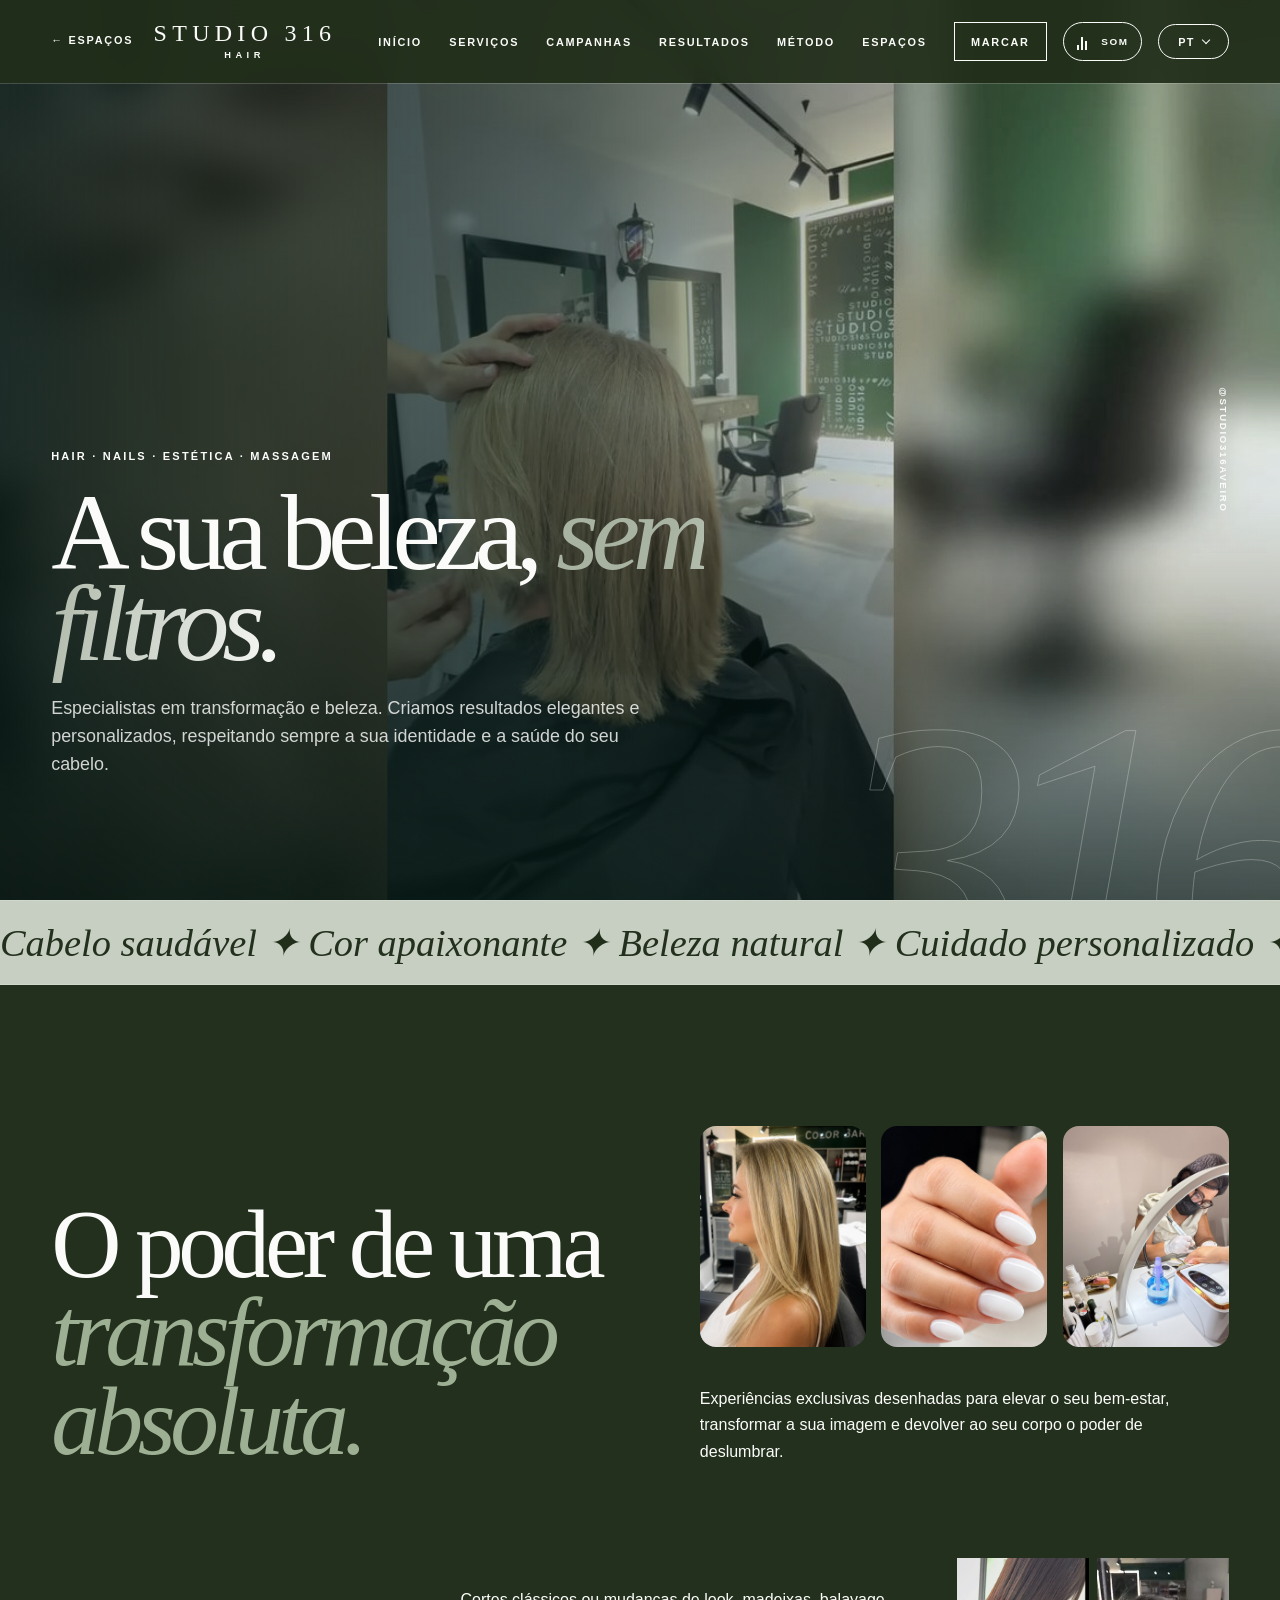
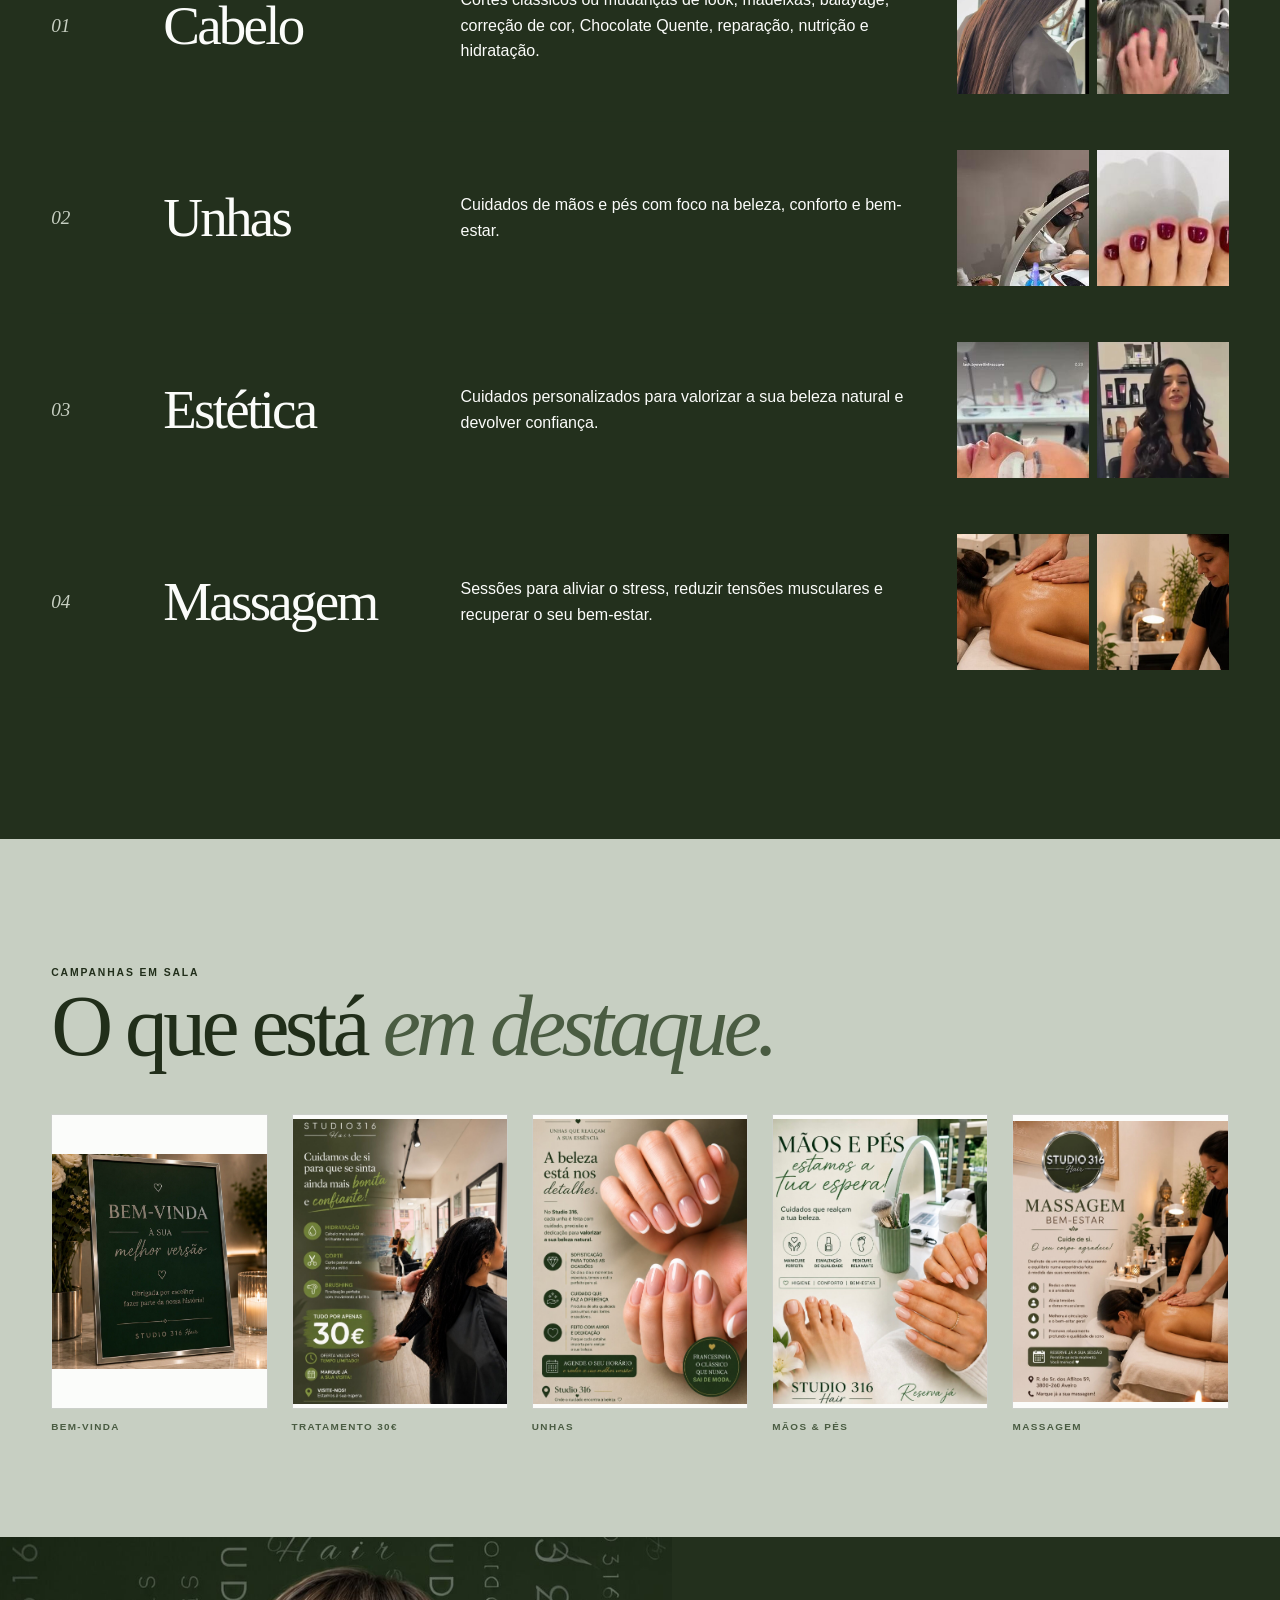
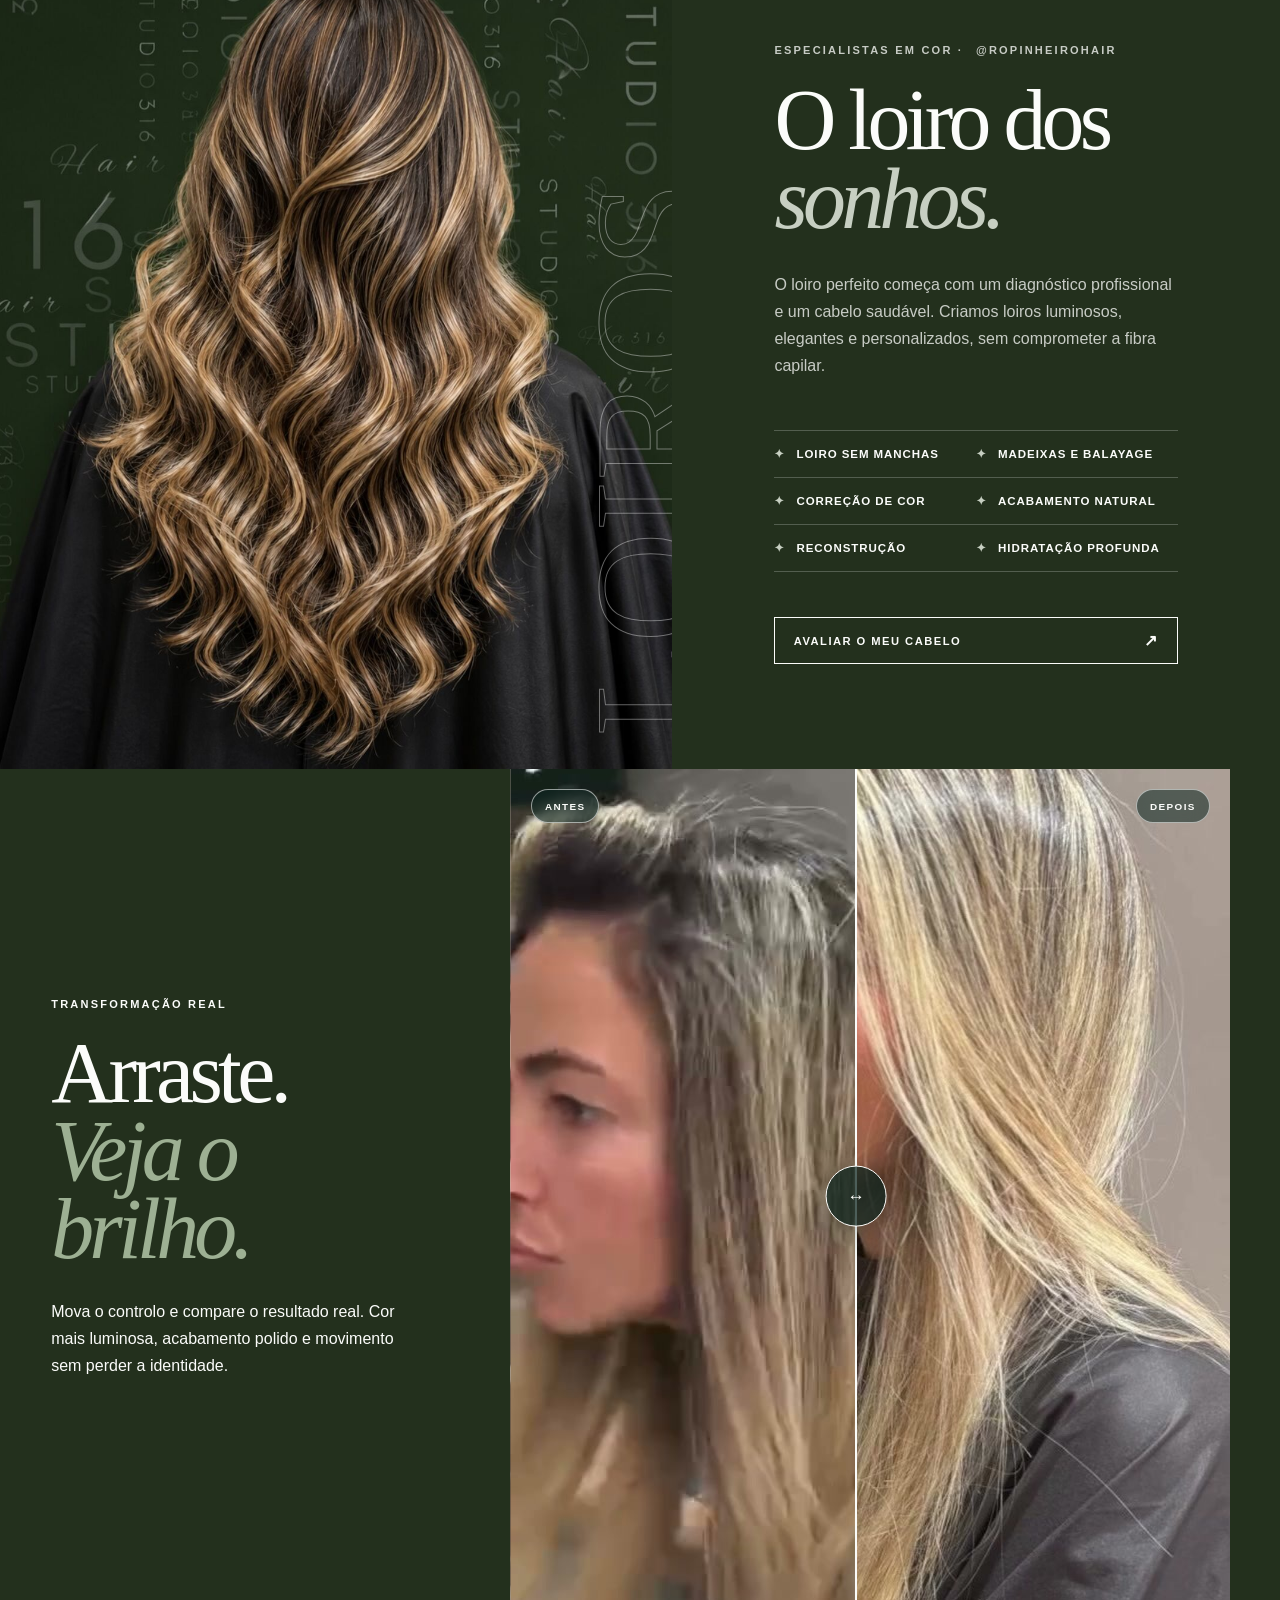
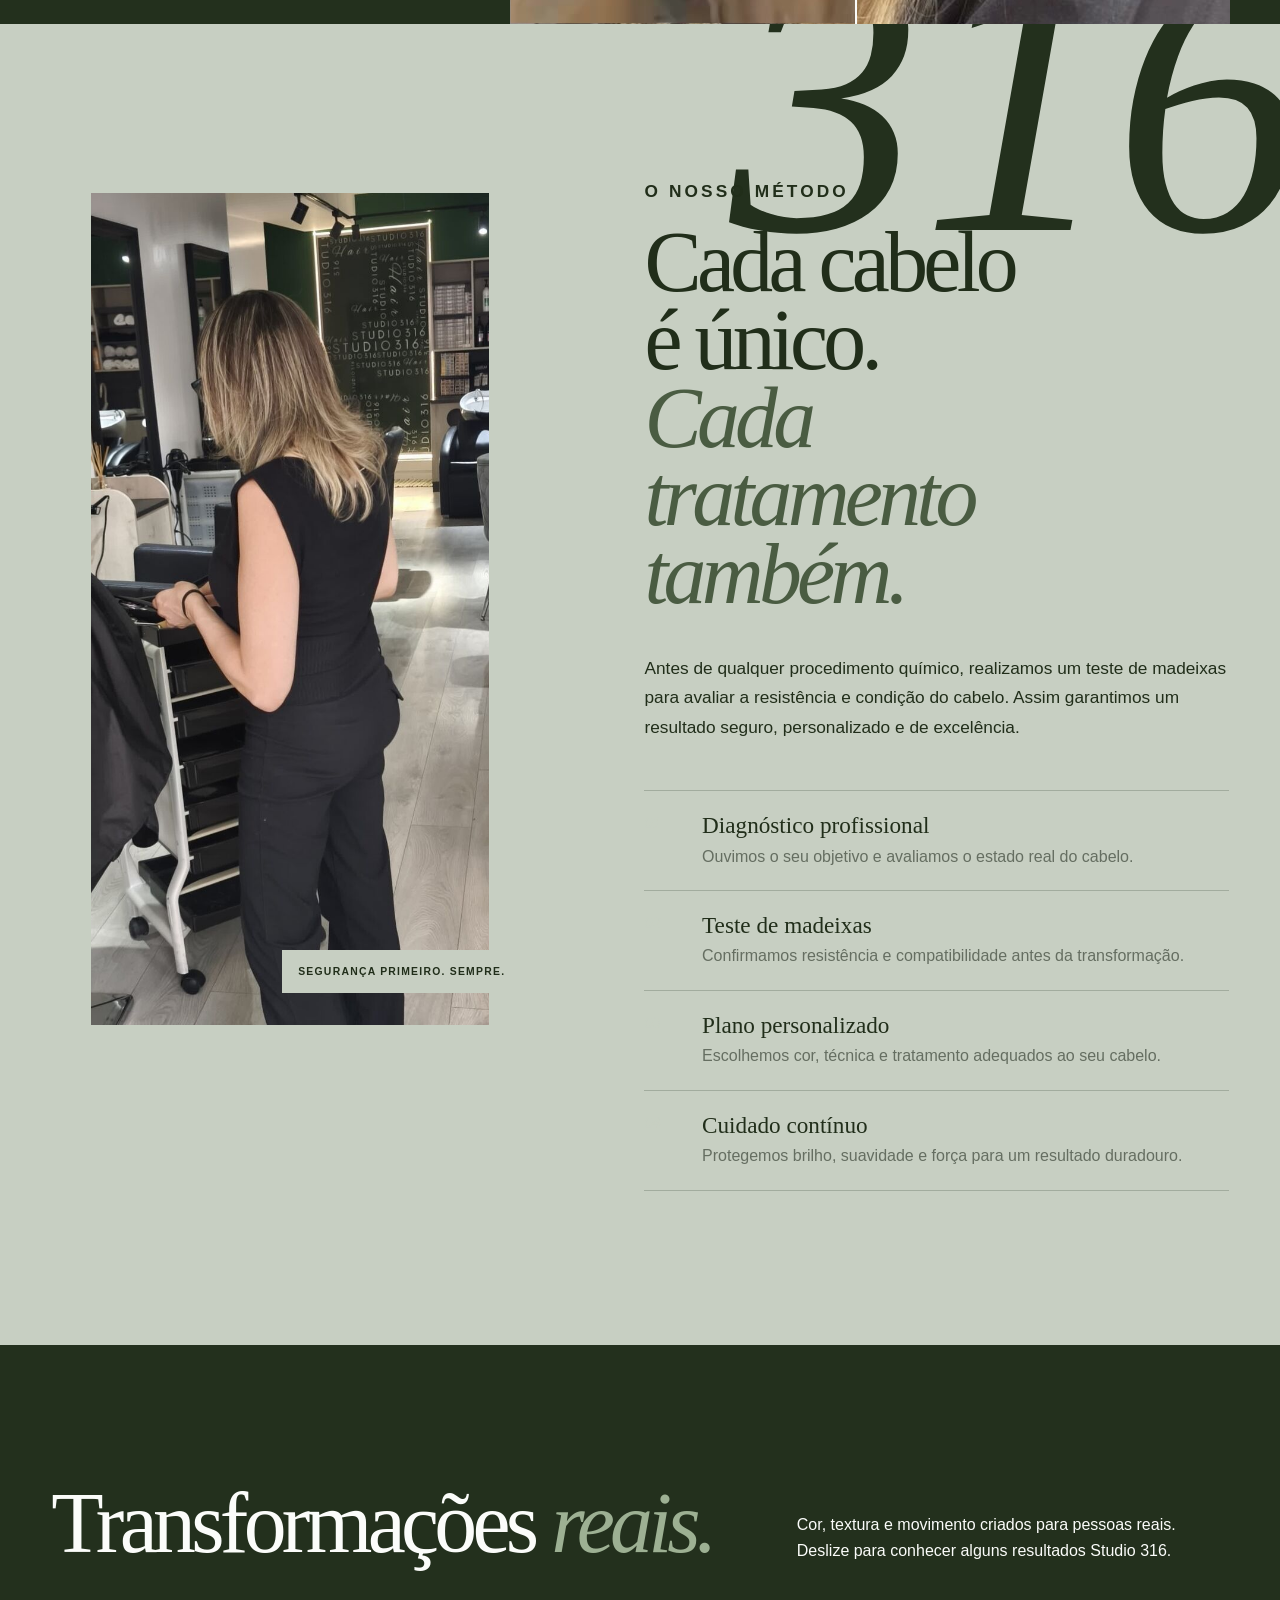
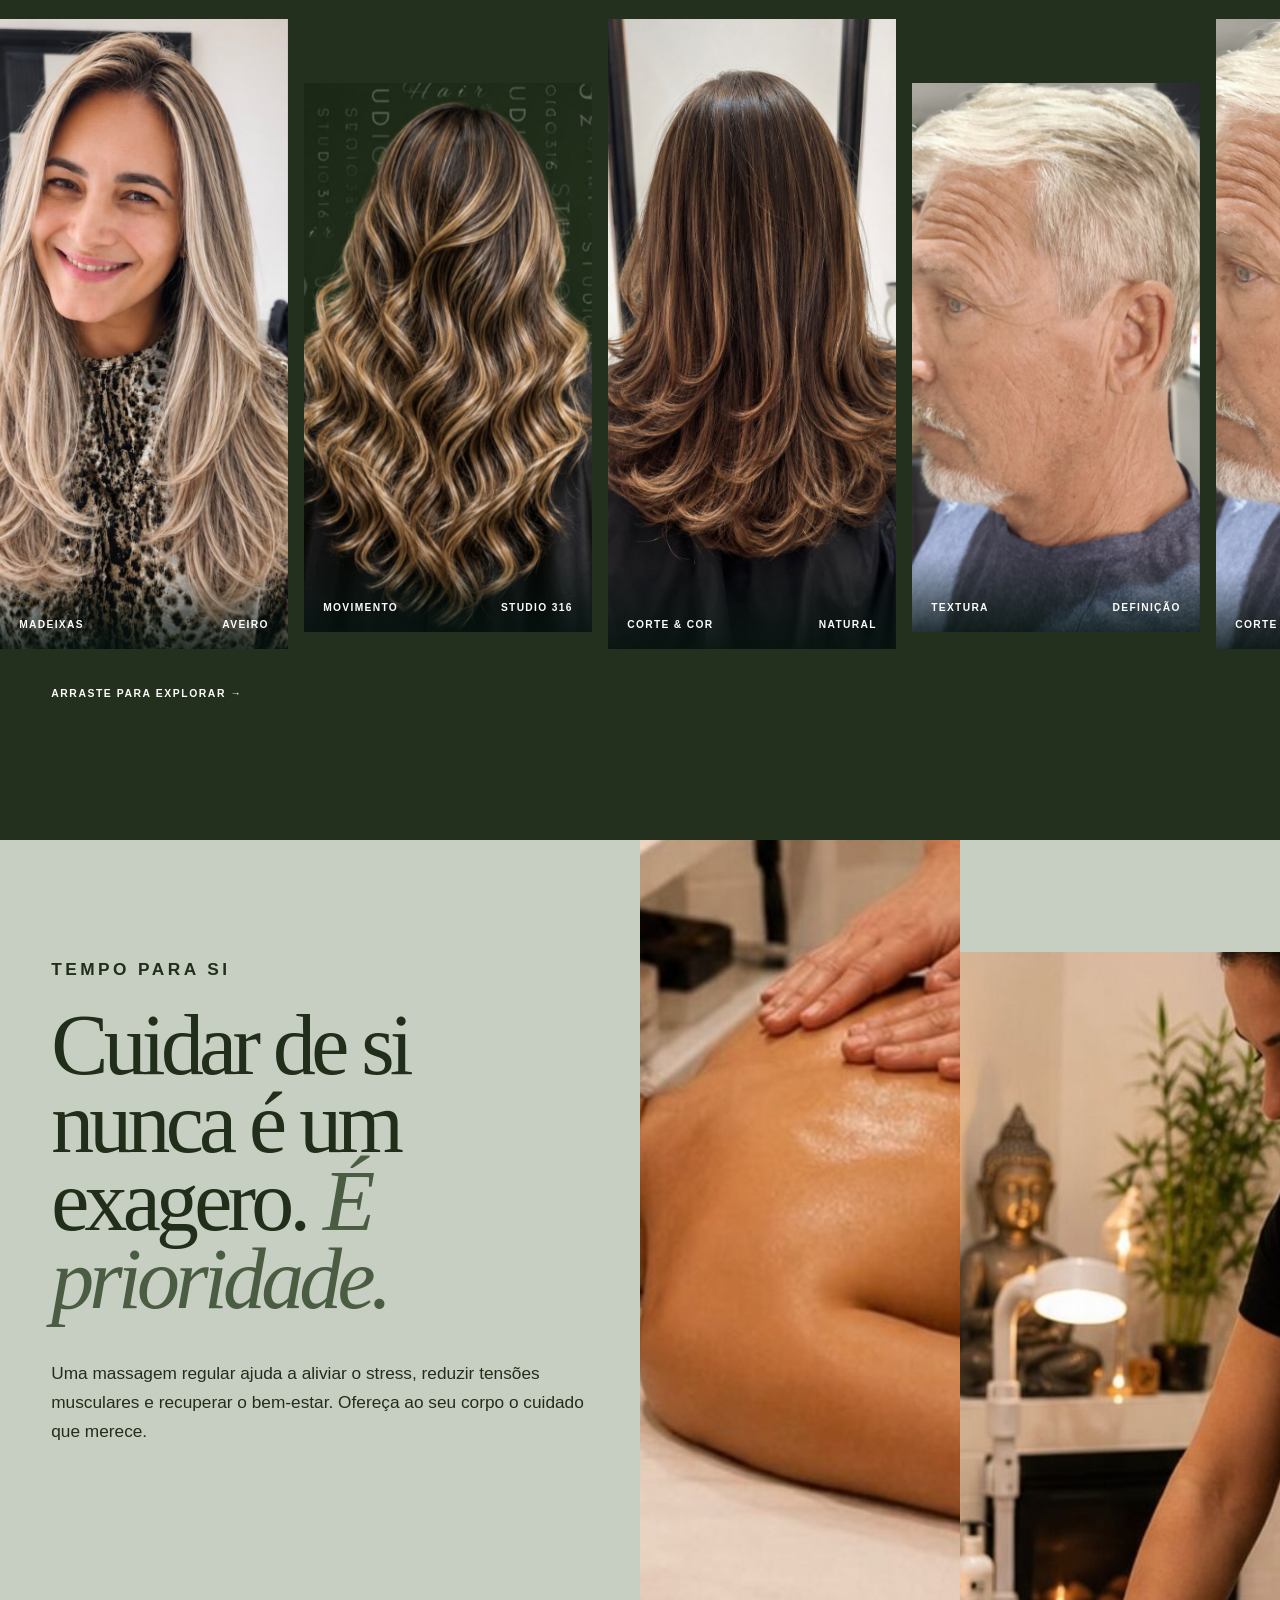
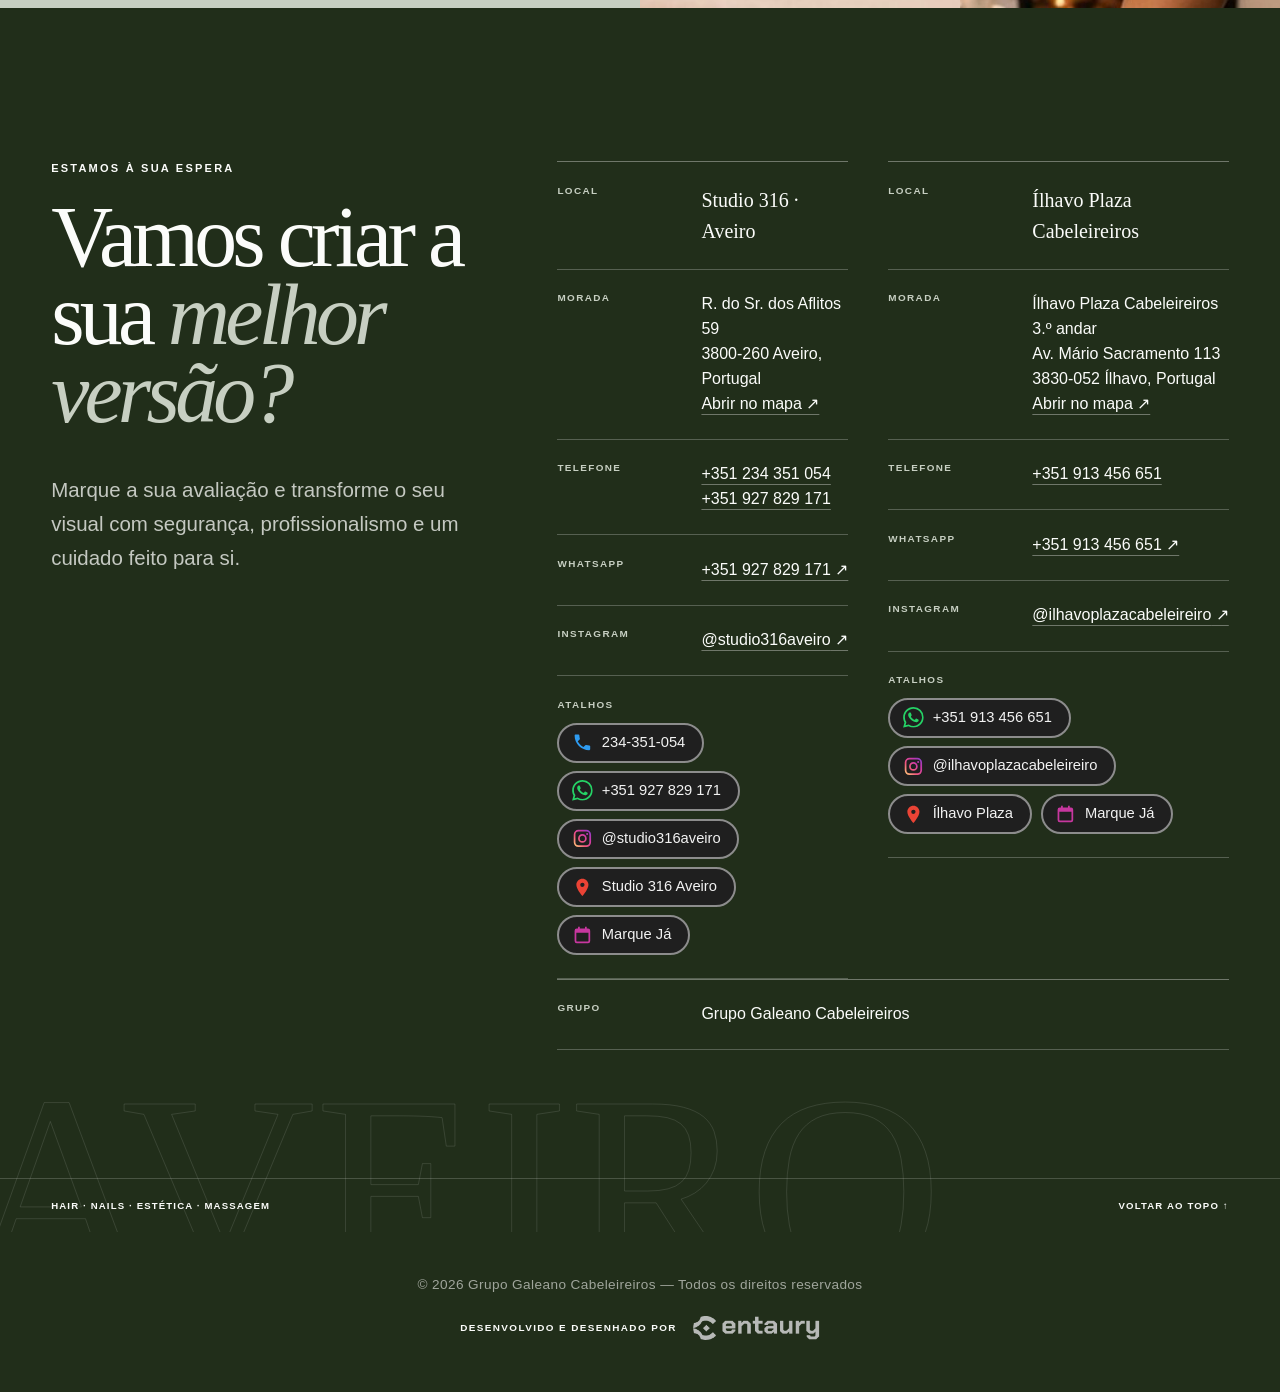
==== commit 8d4d1517: "P1+P2: alvos tacteis de 44px, dvh, traducoes unificadas e imagens otimizadas - Bloco @media (pointer" ====
--- a/aveiro.html
+++ b/aveiro.html
@@ -410,7 +410,7 @@
     .checks span::before { content: "✦"; margin-right: .7rem; color: var(--brass); }
 
     .transformation-lab {
-      display: grid; grid-template-columns: .72fr 1.28fr; min-height: 95vh;
+      display: grid; grid-template-columns: .72fr 1.28fr; min-height: 95dvh;
       background: var(--ink); color: var(--paper); overflow: hidden;
     }
     .transformation-lab .section-heading em { color: var(--leaf-soft); }
@@ -601,7 +601,7 @@
       .feature, .transformation-lab, .diagnosis, .wellbeing, .contact-wrap { grid-template-columns: 1fr; }
       .feature-copy { grid-row: 1; }
       .feature-media { min-height: 40rem; }
-      .compare { min-height: 70vh; }
+      .compare { min-height: 70dvh; }
       .diagnosis-media { width: min(82%, 40rem); height: 42rem; }
       .wellbeing-media { min-height: 38rem; }
     }
@@ -647,7 +647,7 @@
       .feature-media { min-height: 34rem; }
       .feature-copy { padding-inline: var(--pad); }
       .transform-copy { padding-inline: var(--pad); }
-      .compare { min-height: 72vh; }
+      .compare { min-height: 72dvh; }
       .checks { grid-template-columns: 1fr; }
       .diagnosis-media { width: calc(100% - 1.5rem); height: 30rem; }
       .diagnosis-media figcaption { right: -.75rem; bottom: 1rem; }
@@ -693,6 +693,27 @@
       :root { --pad: max(1.25rem, env(safe-area-inset-left, 0px), env(safe-area-inset-right, 0px)); }
       .contact-row a, .local-info a, .footer a, .diagnosis-copy a, .feature-copy a { display: inline-block; padding-block: .3rem; }
       .diagnosis-media figcaption, .feature-media figcaption, .wellbeing-media figcaption { right: 0; }
+    }
+
+    /* --- alvos tacteis: minimo 44x44 em toque (P1) --- */
+    @media (pointer: coarse) {
+      .menu-toggle { min-height: 44px; padding-block: .95rem; }
+      .language-toggle { min-height: 44px; }
+      .language-option { min-height: 44px; }
+      .sound-toggle { min-height: 44px; min-width: 44px; }
+      .skip-link { min-height: 44px; display: inline-flex; align-items: center; }
+      .top-back { min-height: 44px; display: inline-flex; align-items: center; }
+      .brand { min-height: 44px; display: inline-flex; align-items: center; }
+      .badge { min-height: 44px; }
+      .footer a, .footer span a { min-height: 44px; display: inline-flex; align-items: center; }
+      .nav a { min-height: 44px; display: flex; align-items: center; }
+      .menu-toggle { min-width: 44px; }
+      .contact-row dd a, .local-info a, .feature-copy a, .diagnosis-copy a, .intro-copy a,
+      .local-title a, .signature-credit a, .signature-copy a, p.eyebrow a {
+        display: inline-flex; align-items: center; min-height: 44px;
+      }
+      .galeria-seta, .lightbox-close, .look-like { min-height: 44px; min-width: 44px; }
+      .look-like { opacity: 1; transform: none; }
     }
   </style>
 </head>
@@ -807,7 +828,7 @@
           <span class="service-number">02</span>
           <h3>Unhas</h3>
           <p>Cuidados de mãos e pés com foco na beleza, conforto e bem-estar.</p>
-          <div class="service-thumb"><video muted loop playsinline preload="metadata" poster="videos/ig/poster/unhas.jpg" aria-label="Trabalho de unhas no Studio 316"><source src="videos/ig/unhas.mp4" type="video/mp4"></video><img src="trabalhos/29.jpg" alt="Pedicure em vinho no Studio 316" loading="lazy"></div>
+          <div class="service-thumb"><video muted loop playsinline preload="metadata" poster="videos/ig/poster/unhas.jpg" aria-label="Trabalho de unhas no Studio 316"><source src="videos/ig/unhas.mp4" type="video/mp4"></video><img src="trabalhos/29.jpg" alt="Pedicure em vinho no Studio 316" loading="lazy" width="256" height="328"></div>
         </article>
         <article class="service reveal">
           <span class="service-number">03</span>
@@ -819,7 +840,7 @@
           <span class="service-number">04</span>
           <h3>Massagem</h3>
           <p>Sessões para aliviar o stress, reduzir tensões musculares e recuperar o seu bem-estar.</p>
-          <div class="service-thumb"><img src="assets/img/massagem-1.jpg" alt="Massagem de costas no Studio 316" loading="lazy"><img src="assets/img/massagem-2.jpg" alt="Sala de massagem do Studio 316 com velas e ambiente de relaxamento" loading="lazy"></div>
+          <div class="service-thumb"><img src="assets/img/massagem-1.jpg" alt="Massagem de costas no Studio 316" loading="lazy" width="900" height="605"><img src="assets/img/massagem-2.jpg" alt="Sala de massagem do Studio 316 com velas e ambiente de relaxamento" loading="lazy" width="900" height="1080"></div>
         </article>
       </div>
     </section>
@@ -830,17 +851,17 @@
         <h2 class="section-heading reveal" id="flyers-title">O que está <em>em destaque.</em></h2>
       </div>
       <div class="flyer-grid">
-        <figure class="flyer"><img src="3918741754922279733.jpg" alt="Cartaz de boas-vindas: Bem-vinda à sua melhor versão" loading="lazy"><figcaption>Bem-vinda</figcaption></figure>
-        <figure class="flyer"><img src="3921710401537984751.jpg" alt="Panfleto da campanha de tratamento a 30€" loading="lazy"><figcaption>Tratamento 30€</figcaption></figure>
-        <figure class="flyer"><img src="3922932102586318984.jpg" alt="Panfleto de unhas: a beleza está nos detalhes" loading="lazy"><figcaption>Unhas</figcaption></figure>
-        <figure class="flyer"><img src="3933440303245239388.jpg" alt="Panfleto de mãos e pés do Studio 316" loading="lazy"><figcaption>Mãos & pés</figcaption></figure>
-        <figure class="flyer"><img src="3938140371328048420.jpg" alt="Panfleto de massagem e bem-estar do Studio 316" loading="lazy"><figcaption>Massagem</figcaption></figure>
+        <figure class="flyer"><img src="3918741754922279733.jpg" alt="Cartaz de boas-vindas: Bem-vinda à sua melhor versão" loading="lazy" width="1274" height="1274"><figcaption>Bem-vinda</figcaption></figure>
+        <figure class="flyer"><img src="3921710401537984751.jpg" alt="Panfleto da campanha de tratamento a 30€" loading="lazy" width="1050" height="1400"><figcaption>Tratamento 30€</figcaption></figure>
+        <figure class="flyer"><img src="3922932102586318984.jpg" alt="Panfleto de unhas: a beleza está nos detalhes" loading="lazy" width="1050" height="1400"><figcaption>Unhas</figcaption></figure>
+        <figure class="flyer"><img src="3933440303245239388.jpg" alt="Panfleto de mãos e pés do Studio 316" loading="lazy" width="1050" height="1400"><figcaption>Mãos & pés</figcaption></figure>
+        <figure class="flyer"><img src="3938140371328048420.jpg" alt="Panfleto de massagem e bem-estar do Studio 316" loading="lazy" width="1071" height="1400"><figcaption>Massagem</figcaption></figure>
       </div>
     </section>
 
     <section class="feature" aria-labelledby="blonde-title">
       <div class="feature-media">
-        <img src="3922471290344109905.jpg" alt="Madeixas longas e luminosas realizadas no Studio 316" loading="lazy">
+        <img src="3922471290344109905.jpg" alt="Madeixas longas e luminosas realizadas no Studio 316" loading="lazy" width="1332" height="1400">
       </div>
       <div class="feature-copy reveal">
         <p class="eyebrow">Especialistas em cor · <a href="https://www.instagram.com/ropinheirohair/" target="_blank" rel="noreferrer"><span translate="no">@ropinheirohair</span></a></p>
@@ -860,8 +881,8 @@
         <p>Mova o controlo e compare o resultado real. Cor mais luminosa, acabamento polido e movimento sem perder a identidade.</p>
       </div>
       <div class="compare">
-        <img src="assets/img/transform-after.jpg" alt="Resultado depois da transformação: cabelo loiro luminoso e polido" loading="lazy">
-        <div class="compare-layer"><img src="assets/img/transform-before.jpg" alt="Cabelo antes da transformação" loading="lazy"></div>
+        <img src="assets/img/transform-after.jpg" alt="Resultado depois da transformação: cabelo loiro luminoso e polido" loading="lazy" width="720" height="1280">
+        <div class="compare-layer"><img src="assets/img/transform-before.jpg" alt="Cabelo antes da transformação" loading="lazy" width="720" height="1280"></div>
         <span class="compare-label before">Antes</span>
         <span class="compare-label after">Depois</span>
         <input class="compare-range" type="range" min="0" max="100" value="48" aria-label="Comparar cabelo antes e depois">
@@ -871,7 +892,7 @@
 
     <section class="diagnosis" id="sobre" aria-labelledby="diagnosis-title">
       <figure class="diagnosis-media reveal">
-        <img src="3926900488737946808_3926900427653664959.jpg" alt="Profissional do Studio 316 a trabalhar no salão" loading="lazy">
+        <img src="3926900488737946808_3926900427653664959.jpg" alt="Profissional do Studio 316 a trabalhar no salão" loading="lazy" width="1400" height="1400">
         <figcaption>Segurança primeiro. Sempre.</figcaption>
       </figure>
       <div class="diagnosis-copy reveal">
@@ -897,36 +918,36 @@
         </div>
       </div>
       <div class="gallery" aria-label="Galeria de trabalhos Studio 316">
-        <figure class="shot"><img src="3938293768719042995.jpg" alt="Cliente com cabelo loiro longo e iluminado" loading="lazy"><figcaption><span>Madeixas</span><span>Aveiro</span></figcaption></figure>
+        <figure class="shot"><img src="3938293768719042995.jpg" alt="Cliente com cabelo loiro longo e iluminado" loading="lazy" width="1320" height="1307"><figcaption><span>Madeixas</span><span>Aveiro</span></figcaption></figure>
         <figure class="shot"><video muted loop playsinline preload="metadata" poster="3922471290344109905.jpg"><source src="videos/3922489808254948253.mp4" type="video/mp4"></video><figcaption><span>Movimento</span><span translate="no">Studio 316</span></figcaption></figure>
-        <figure class="shot"><img src="3921760146377798634.jpg" alt="Corte em camadas com reflexos caramelo" loading="lazy"><figcaption><span>Corte & cor</span><span>Natural</span></figcaption></figure>
+        <figure class="shot"><img src="3921760146377798634.jpg" alt="Corte em camadas com reflexos caramelo" loading="lazy" width="1050" height="1400"><figcaption><span>Corte & cor</span><span>Natural</span></figcaption></figure>
         <figure class="shot"><video muted loop playsinline preload="metadata" poster="3926900488737946808_3926900421664398262.jpg"><source src="videos/3936699251624716149.mp4" type="video/mp4"></video><figcaption><span>Textura</span><span>Definição</span></figcaption></figure>
-        <figure class="shot"><img src="3926900488737946808_3926900421664398262.jpg" alt="Corte masculino realizado no Studio 316" loading="lazy"><figcaption><span>Corte</span><span>Precisão</span></figcaption></figure>
-        <figure class="shot"><img src="trabalhos/29.jpg" alt="Pedicure em vinho no Studio 316" loading="lazy"><figcaption><span>Mãos &amp; pés</span><span>Cuidado</span></figcaption></figure>
+        <figure class="shot"><img src="3926900488737946808_3926900421664398262.jpg" alt="Corte masculino realizado no Studio 316" loading="lazy" width="1400" height="1400"><figcaption><span>Corte</span><span>Precisão</span></figcaption></figure>
+        <figure class="shot"><img src="trabalhos/29.jpg" alt="Pedicure em vinho no Studio 316" loading="lazy" width="256" height="328"><figcaption><span>Mãos &amp; pés</span><span>Cuidado</span></figcaption></figure>
         <figure class="shot"><video muted loop playsinline preload="metadata" poster="videos/ig/poster/loiro-dos-sonhos.jpg"><source src="videos/ig/loiro-dos-sonhos.mp4" type="video/mp4"></video><figcaption><span>Loiro dos sonhos</span><span>Cor</span></figcaption></figure>
         <figure class="shot"><video muted loop playsinline preload="metadata" poster="videos/ig/poster/tecnica-oreo.jpg"><source src="videos/ig/tecnica-oreo.mp4" type="video/mp4"></video><figcaption><span>Técnica Oreo</span><span>Madeixas vermelhas</span></figcaption></figure>
         <figure class="shot"><video muted loop playsinline preload="metadata" poster="videos/ig/poster/honey-copper.jpg"><source src="videos/ig/honey-copper.mp4" type="video/mp4"></video><figcaption><span><span translate="no">Honey Copper</span></span><span translate="no">Redken</span></figcaption></figure>
         <figure class="shot"><video muted loop playsinline preload="metadata" poster="videos/ig/poster/protein-gloss.jpg"><source src="videos/ig/protein-gloss.mp4" type="video/mp4"></video><figcaption><span><span translate="no">Protein Gloss</span></span><span>Tratamento</span></figcaption></figure>
         <figure class="shot"><video muted loop playsinline preload="metadata" poster="videos/ig/poster/teste-madeixas.jpg"><source src="videos/ig/teste-madeixas.mp4" type="video/mp4"></video><figcaption><span>Teste de madeixas</span><span>Diagnóstico</span></figcaption></figure>
         <figure class="shot"><video muted loop playsinline preload="metadata" poster="videos/ig/poster/avaliacao.jpg"><source src="videos/ig/avaliacao.mp4" type="video/mp4"></video><figcaption><span>Avaliação</span><span translate="no">Studio 316</span></figcaption></figure>
-        <figure class="shot"><img src="trabalhos/01.jpg" alt="Cabelo castanho liso com brilho espelhado" loading="lazy"><figcaption><span>Castanho</span><span>Brilho</span></figcaption></figure>
-        <figure class="shot"><img src="trabalhos/02.jpg" alt="Balayage loiro com ondas largas" loading="lazy"><figcaption><span>Balayage</span><span>Ondas</span></figcaption></figure>
-        <figure class="shot"><img src="trabalhos/03.jpg" alt="Cabelo comprido ondulado no painel Studio 316" loading="lazy"><figcaption><span>Ondas</span><span translate="no">Studio 316</span></figcaption></figure>
-        <figure class="shot"><img src="trabalhos/04.jpg" alt="Castanho natural com movimento" loading="lazy"><figcaption><span>Castanho</span><span>Movimento</span></figcaption></figure>
-        <figure class="shot"><img src="trabalhos/05.jpg" alt="Castanho com reflexos caramelo" loading="lazy"><figcaption><span>Reflexos</span><span>Caramelo</span></figcaption></figure>
-        <figure class="shot"><img src="trabalhos/06.jpg" alt="Loiro platinado em cabelo comprido" loading="lazy"><figcaption><span>Loiro</span><span>Platinado</span></figcaption></figure>
-        <figure class="shot"><img src="trabalhos/07.jpg" alt="Coloração criativa em vermelho sobre base escura" loading="lazy"><figcaption><span>Cor criativa</span><span>Vermelho</span></figcaption></figure>
-        <figure class="shot"><img src="trabalhos/08.jpg" alt="Cliente com loiro mel e corte em camadas" loading="lazy"><figcaption><span>Loiro mel</span><span>Camadas</span></figcaption></figure>
-        <figure class="shot"><img src="trabalhos/09.jpg" alt="Ombré ondulado fotografado no painel Studio 316" loading="lazy"><figcaption><span>Ombré</span><span translate="no">Studio 316</span></figcaption></figure>
-        <figure class="shot"><img src="trabalhos/10.jpg" alt="Castanho ondulado com muito volume" loading="lazy"><figcaption><span>Castanho</span><span>Volume</span></figcaption></figure>
-        <figure class="shot"><img src="trabalhos/11.jpg" alt="Madeixas loiras em corte médio" loading="lazy"><figcaption><span>Madeixas</span><span>Corte médio</span></figcaption></figure>
-        <figure class="shot"><img src="trabalhos/12.jpg" alt="Castanho escuro liso e polido" loading="lazy"><figcaption><span>Liso</span><span>Polido</span></figcaption></figure>
-        <figure class="shot"><img src="trabalhos/13.jpg" alt="Ondas soltas em castanho no painel Studio 316" loading="lazy"><figcaption><span>Ondas</span><span translate="no">Studio 316</span></figcaption></figure>
-        <figure class="shot"><img src="trabalhos/14.jpg" alt="Loiro mel comprido e liso" loading="lazy"><figcaption><span>Loiro mel</span><span>Comprimento</span></figcaption></figure>
-        <figure class="shot"><img src="trabalhos/15.jpg" alt="Loiro luminoso com corte em camadas" loading="lazy"><figcaption><span>Loiro</span><span>Luminoso</span></figcaption></figure>
-        <figure class="shot"><img src="trabalhos/16.jpg" alt="Balayage natural com ondas suaves" loading="lazy"><figcaption><span>Balayage</span><span>Natural</span></figcaption></figure>
-        <figure class="shot"><img src="trabalhos/17.jpg" alt="Caracóis definidos e com brilho" loading="lazy"><figcaption><span>Caracóis</span><span>Definição</span></figcaption></figure>
-        <figure class="shot"><img src="trabalhos/18.jpg" alt="Loiro claro liso com pontas polidas" loading="lazy"><figcaption><span>Loiro</span><span>Liso</span></figcaption></figure>
+        <figure class="shot"><img src="trabalhos/01.jpg" alt="Cabelo castanho liso com brilho espelhado" loading="lazy" width="750" height="1000"><figcaption><span>Castanho</span><span>Brilho</span></figcaption></figure>
+        <figure class="shot"><img src="trabalhos/02.jpg" alt="Balayage loiro com ondas largas" loading="lazy" width="807" height="1000"><figcaption><span>Balayage</span><span>Ondas</span></figcaption></figure>
+        <figure class="shot"><img src="trabalhos/03.jpg" alt="Cabelo comprido ondulado no painel Studio 316" loading="lazy" width="521" height="1000"><figcaption><span>Ondas</span><span translate="no">Studio 316</span></figcaption></figure>
+        <figure class="shot"><img src="trabalhos/04.jpg" alt="Castanho natural com movimento" loading="lazy" width="1000" height="1000"><figcaption><span>Castanho</span><span>Movimento</span></figcaption></figure>
+        <figure class="shot"><img src="trabalhos/05.jpg" alt="Castanho com reflexos caramelo" loading="lazy" width="1000" height="1000"><figcaption><span>Reflexos</span><span>Caramelo</span></figcaption></figure>
+        <figure class="shot"><img src="trabalhos/06.jpg" alt="Loiro platinado em cabelo comprido" loading="lazy" width="1000" height="1000"><figcaption><span>Loiro</span><span>Platinado</span></figcaption></figure>
+        <figure class="shot"><img src="trabalhos/07.jpg" alt="Coloração criativa em vermelho sobre base escura" loading="lazy" width="864" height="1000"><figcaption><span>Cor criativa</span><span>Vermelho</span></figcaption></figure>
+        <figure class="shot"><img src="trabalhos/08.jpg" alt="Cliente com loiro mel e corte em camadas" loading="lazy" width="1000" height="990"><figcaption><span>Loiro mel</span><span>Camadas</span></figcaption></figure>
+        <figure class="shot"><img src="trabalhos/09.jpg" alt="Ombré ondulado fotografado no painel Studio 316" loading="lazy" width="764" height="1000"><figcaption><span>Ombré</span><span translate="no">Studio 316</span></figcaption></figure>
+        <figure class="shot"><img src="trabalhos/10.jpg" alt="Castanho ondulado com muito volume" loading="lazy" width="1000" height="1000"><figcaption><span>Castanho</span><span>Volume</span></figcaption></figure>
+        <figure class="shot"><img src="trabalhos/11.jpg" alt="Madeixas loiras em corte médio" loading="lazy" width="1000" height="1000"><figcaption><span>Madeixas</span><span>Corte médio</span></figcaption></figure>
+        <figure class="shot"><img src="trabalhos/12.jpg" alt="Castanho escuro liso e polido" loading="lazy" width="1000" height="1000"><figcaption><span>Liso</span><span>Polido</span></figcaption></figure>
+        <figure class="shot"><img src="trabalhos/13.jpg" alt="Ondas soltas em castanho no painel Studio 316" loading="lazy" width="1000" height="910"><figcaption><span>Ondas</span><span translate="no">Studio 316</span></figcaption></figure>
+        <figure class="shot"><img src="trabalhos/14.jpg" alt="Loiro mel comprido e liso" loading="lazy" width="750" height="1000"><figcaption><span>Loiro mel</span><span>Comprimento</span></figcaption></figure>
+        <figure class="shot"><img src="trabalhos/15.jpg" alt="Loiro luminoso com corte em camadas" loading="lazy" width="1000" height="1000"><figcaption><span>Loiro</span><span>Luminoso</span></figcaption></figure>
+        <figure class="shot"><img src="trabalhos/16.jpg" alt="Balayage natural com ondas suaves" loading="lazy" width="1000" height="1000"><figcaption><span>Balayage</span><span>Natural</span></figcaption></figure>
+        <figure class="shot"><img src="trabalhos/17.jpg" alt="Caracóis definidos e com brilho" loading="lazy" width="1000" height="1000"><figcaption><span>Caracóis</span><span>Definição</span></figcaption></figure>
+        <figure class="shot"><img src="trabalhos/18.jpg" alt="Loiro claro liso com pontas polidas" loading="lazy" width="563" height="1000"><figcaption><span>Loiro</span><span>Liso</span></figcaption></figure>
       </div>
       <p class="gallery-hint">Arraste para explorar →</p>
     </section>
@@ -940,8 +961,8 @@
         <p>Uma massagem regular ajuda a aliviar o stress, reduzir tensões musculares e recuperar o bem-estar. Ofereça ao seu corpo o cuidado que merece.</p>
       </div>
       <div class="wellbeing-media">
-        <figure><img src="assets/img/massagem-1.jpg" alt="Massagem de costas no Studio 316" loading="lazy"></figure>
-        <figure><img src="assets/img/massagem-2.jpg" alt="Sala de massagem do Studio 316 com velas e ambiente de relaxamento" loading="lazy"></figure>
+        <figure><img src="assets/img/massagem-1.jpg" alt="Massagem de costas no Studio 316" loading="lazy" width="900" height="605"></figure>
+        <figure><img src="assets/img/massagem-2.jpg" alt="Sala de massagem do Studio 316 com velas e ambiente de relaxamento" loading="lazy" width="900" height="1080"></figure>
       </div>
     </section>
 
@@ -1061,7 +1082,7 @@
       '← Espaços': ['← Espacios', '← Spaces', '← Räume', '← Espaces'],
       'Espaços': ['Espacios', 'Spaces', 'Räume', 'Espaces'],
       'Site': ['Web', 'Website', 'Website', 'Site'],
-      'Ver o espaço de Ílhavo ↗': ['Ver el espacio de Ílhavo ↗', 'See the Ílhavo space ↗', 'Den Raum in Ílhavo ansehen ↗', 'Voir l’espace d’Ílhavo ↗'],
+      'Ver o espaço de Ílhavo ↗': ['Ver el espacio de Ílhavo ↗', 'See the Ílhavo space ↗', 'Den Standort Ílhavo ansehen ↗', 'Voir l’espace d’Ílhavo ↗'],
       'Início': ['Inicio', 'Home', 'Start', 'Accueil'],
       'Cor': ['Color', 'Colour', 'Farbe', 'Couleur'],
       'Corte': ['Corte', 'Cut', 'Schnitt', 'Coupe'],
@@ -1178,8 +1199,8 @@
       'É prioridade.': ['Es una prioridad.', 'It is a priority.', 'Es hat Priorität.', "C'est une priorité."],
       'Uma massagem regular ajuda a aliviar o stress, reduzir tensões musculares e recuperar o bem-estar. Ofereça ao seu corpo o cuidado que merece.': ['Un masaje regular ayuda a aliviar el estrés, reducir las tensiones musculares y recuperar el bienestar. Dale a tu cuerpo el cuidado que merece.', 'Regular massage helps relieve stress, reduce muscle tension and restore wellbeing. Give your body the care it deserves.', 'Regelmäßige Massage hilft, Stress abzubauen, Muskelverspannungen zu lösen und Wohlbefinden zurückzugewinnen. Geben Sie Ihrem Körper die Pflege, die er verdient.', 'Un massage régulier aide à soulager le stress, réduire les tensions musculaires et retrouver le bien-être. Offrez à votre corps le soin qu’il mérite.'],
       'Estamos à sua espera': ['Te esperamos', 'We are waiting for you', 'Wir freuen uns auf Sie', 'Nous vous attendons'],
-      'Vamos criar a sua': ['Vamos a crear tu', 'Let’s create your', 'Gestalten wir Ihre', 'Créons votre'],
-      'melhor versão?': ['¿mejor versión?', 'best version?', 'beste Version?', 'meilleure version ?'],
+      'Vamos criar a sua': ['¿Vamos a crear tu', 'Let’s create your', 'Gestalten wir Ihre', 'Créons votre'],
+      'melhor versão?': ['mejor versión?', 'best version?', 'beste Version?', 'meilleure version ?'],
       'Marque a sua avaliação e transforme o seu visual com segurança, profissionalismo e um cuidado feito para si.': ['Reserva tu diagnóstico y transforma tu imagen con seguridad, profesionalidad y un cuidado hecho para ti.', 'Book your consultation and transform your look with safety, expertise and care made for you.', 'Buchen Sie Ihre Beratung und verändern Sie Ihren Look sicher, professionell und mit individueller Pflege.', 'Réservez votre diagnostic et transformez votre style en toute sécurité, avec expertise et un soin sur mesure.'],
       'Abrir no mapa ↗': ['Abrir en Google Maps ↗', 'Open in Google Maps ↗', 'In Google Maps öffnen ↗', 'Ouvrir dans Google Maps ↗'],
       'Morada': ['Dirección', 'Address', 'Adresse', 'Adresse'],
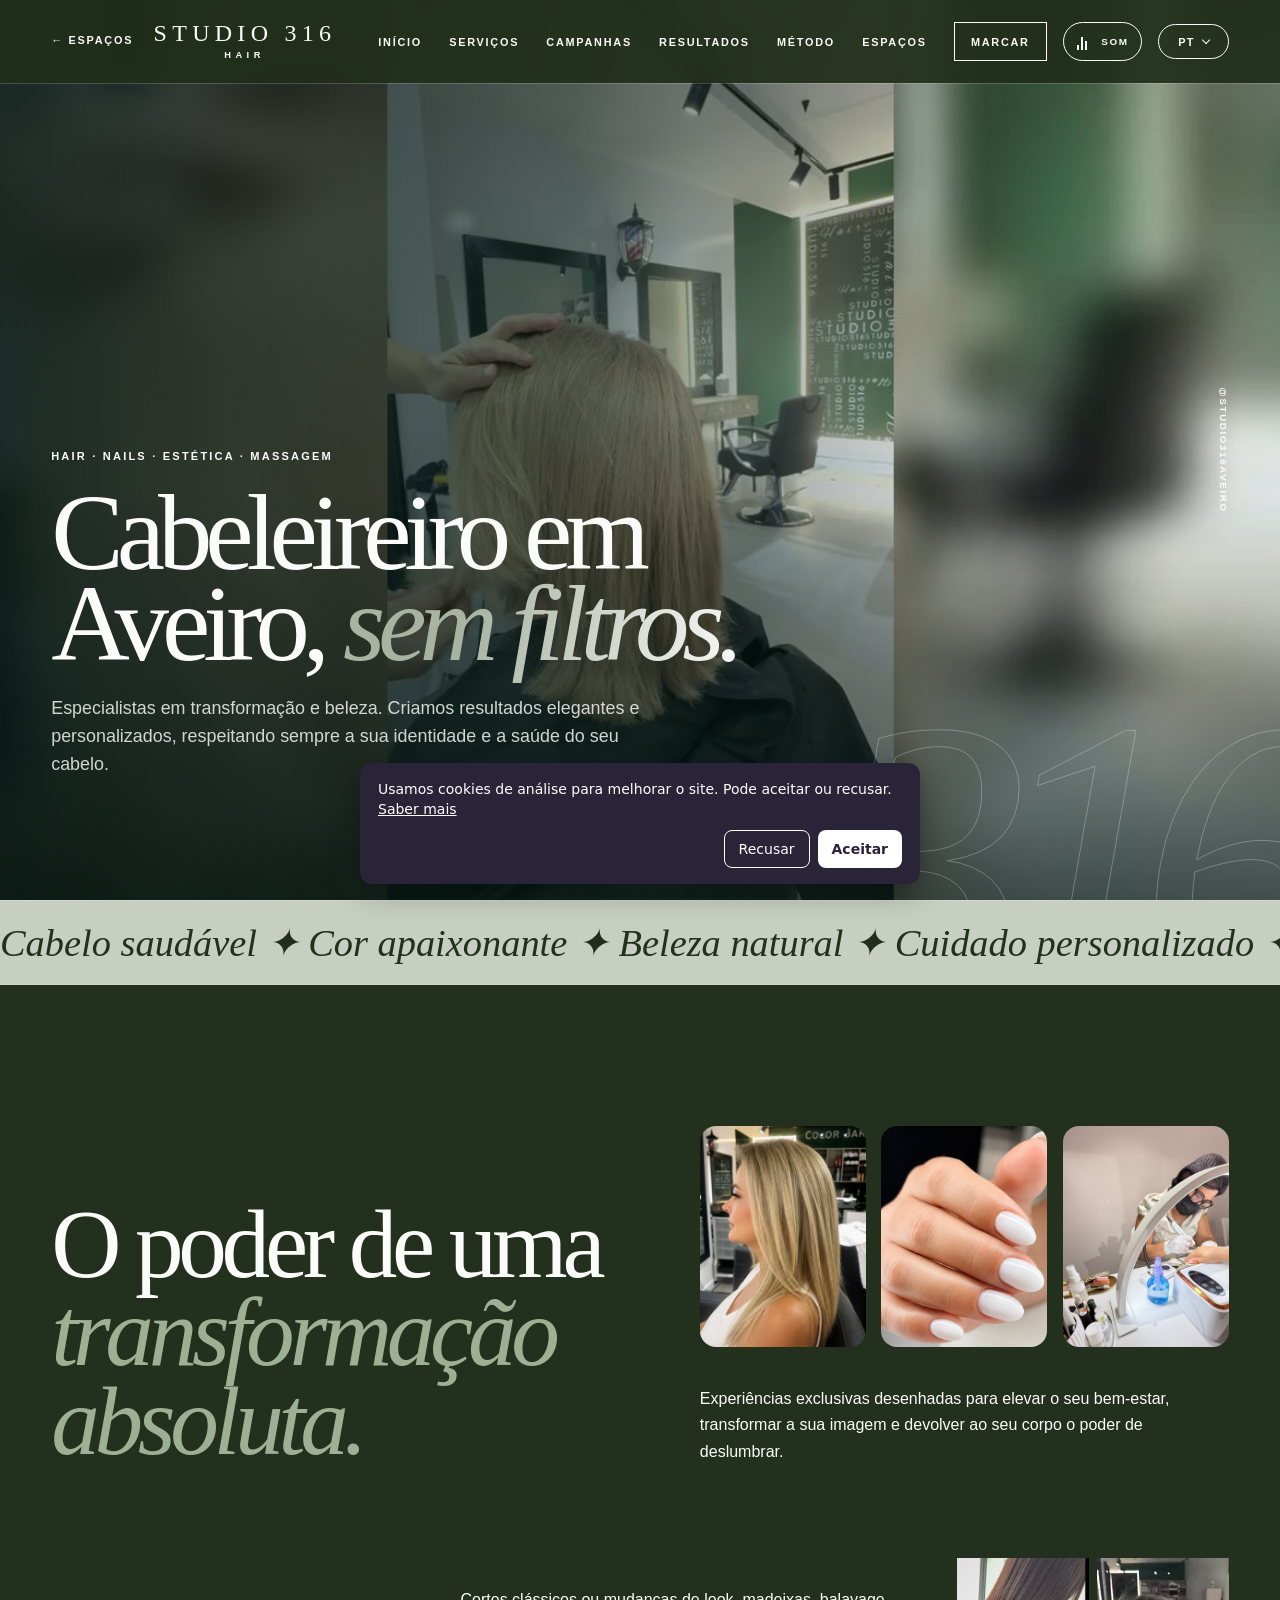
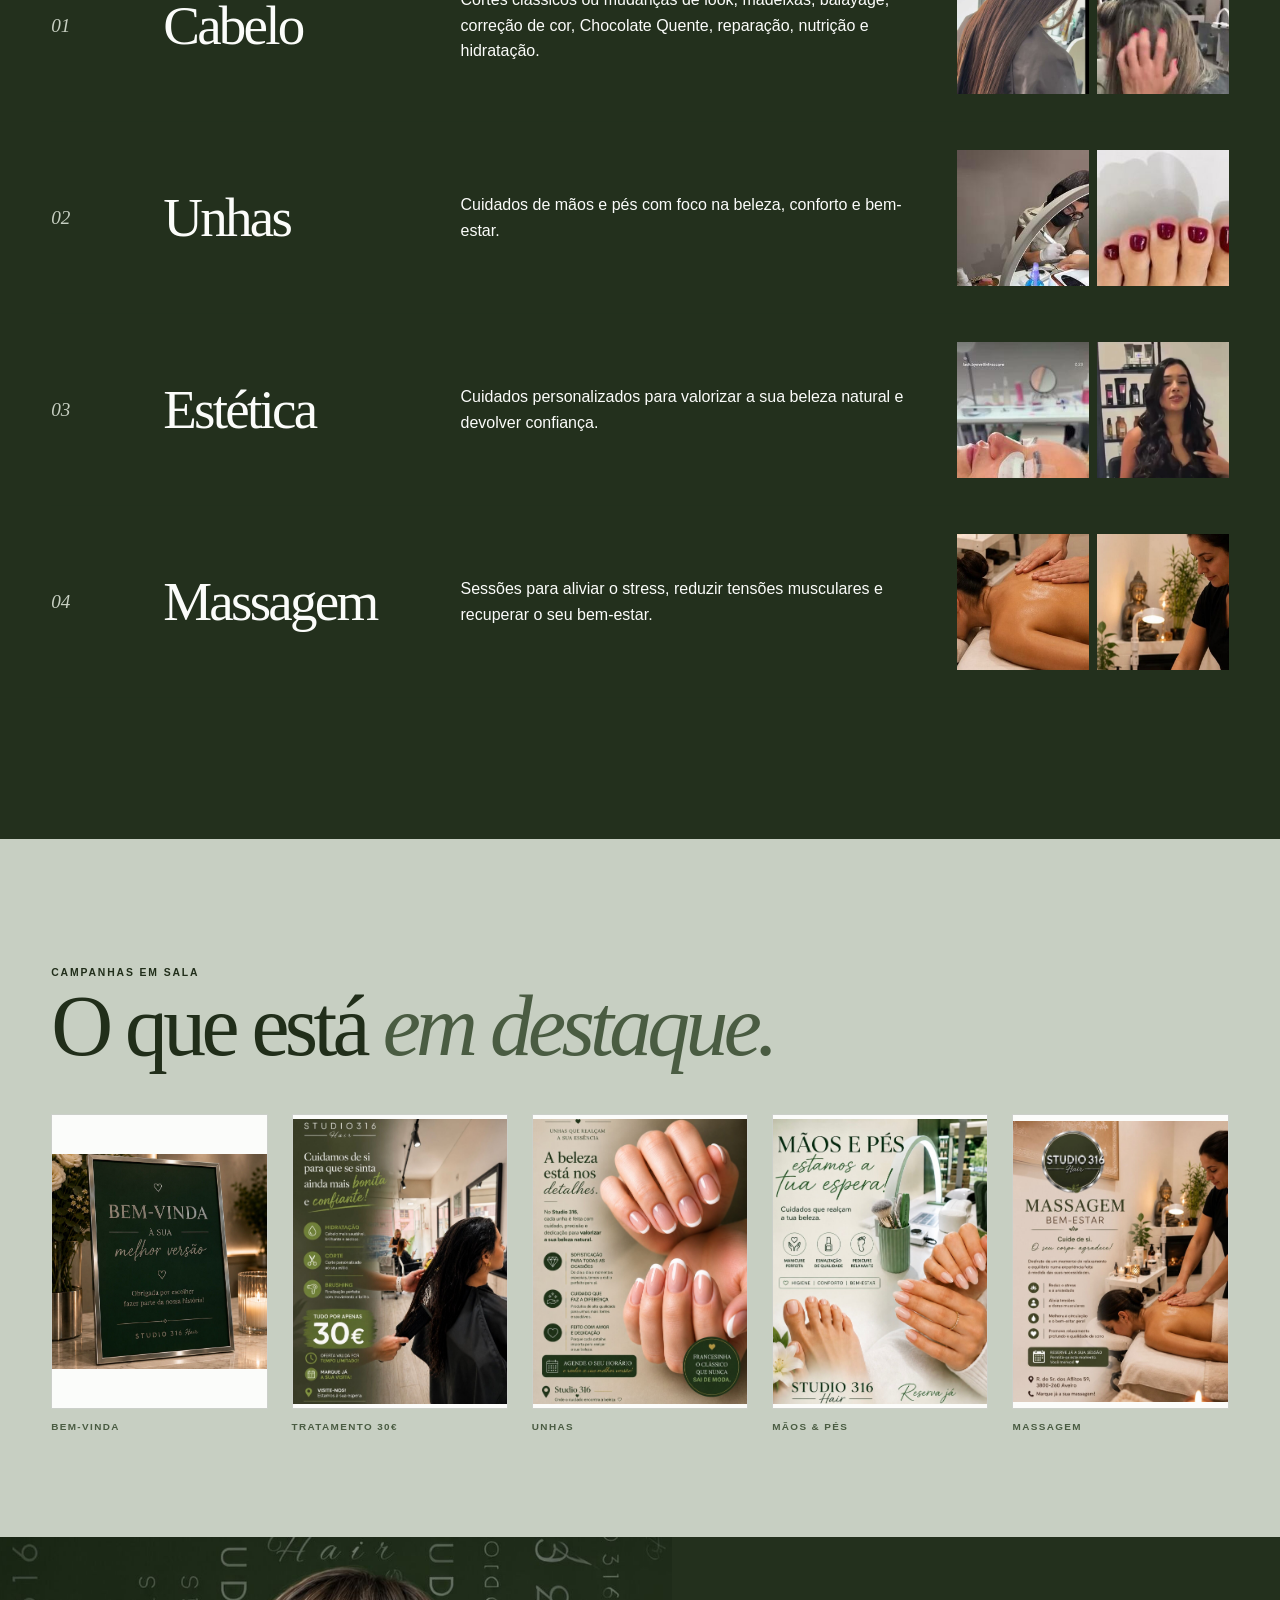
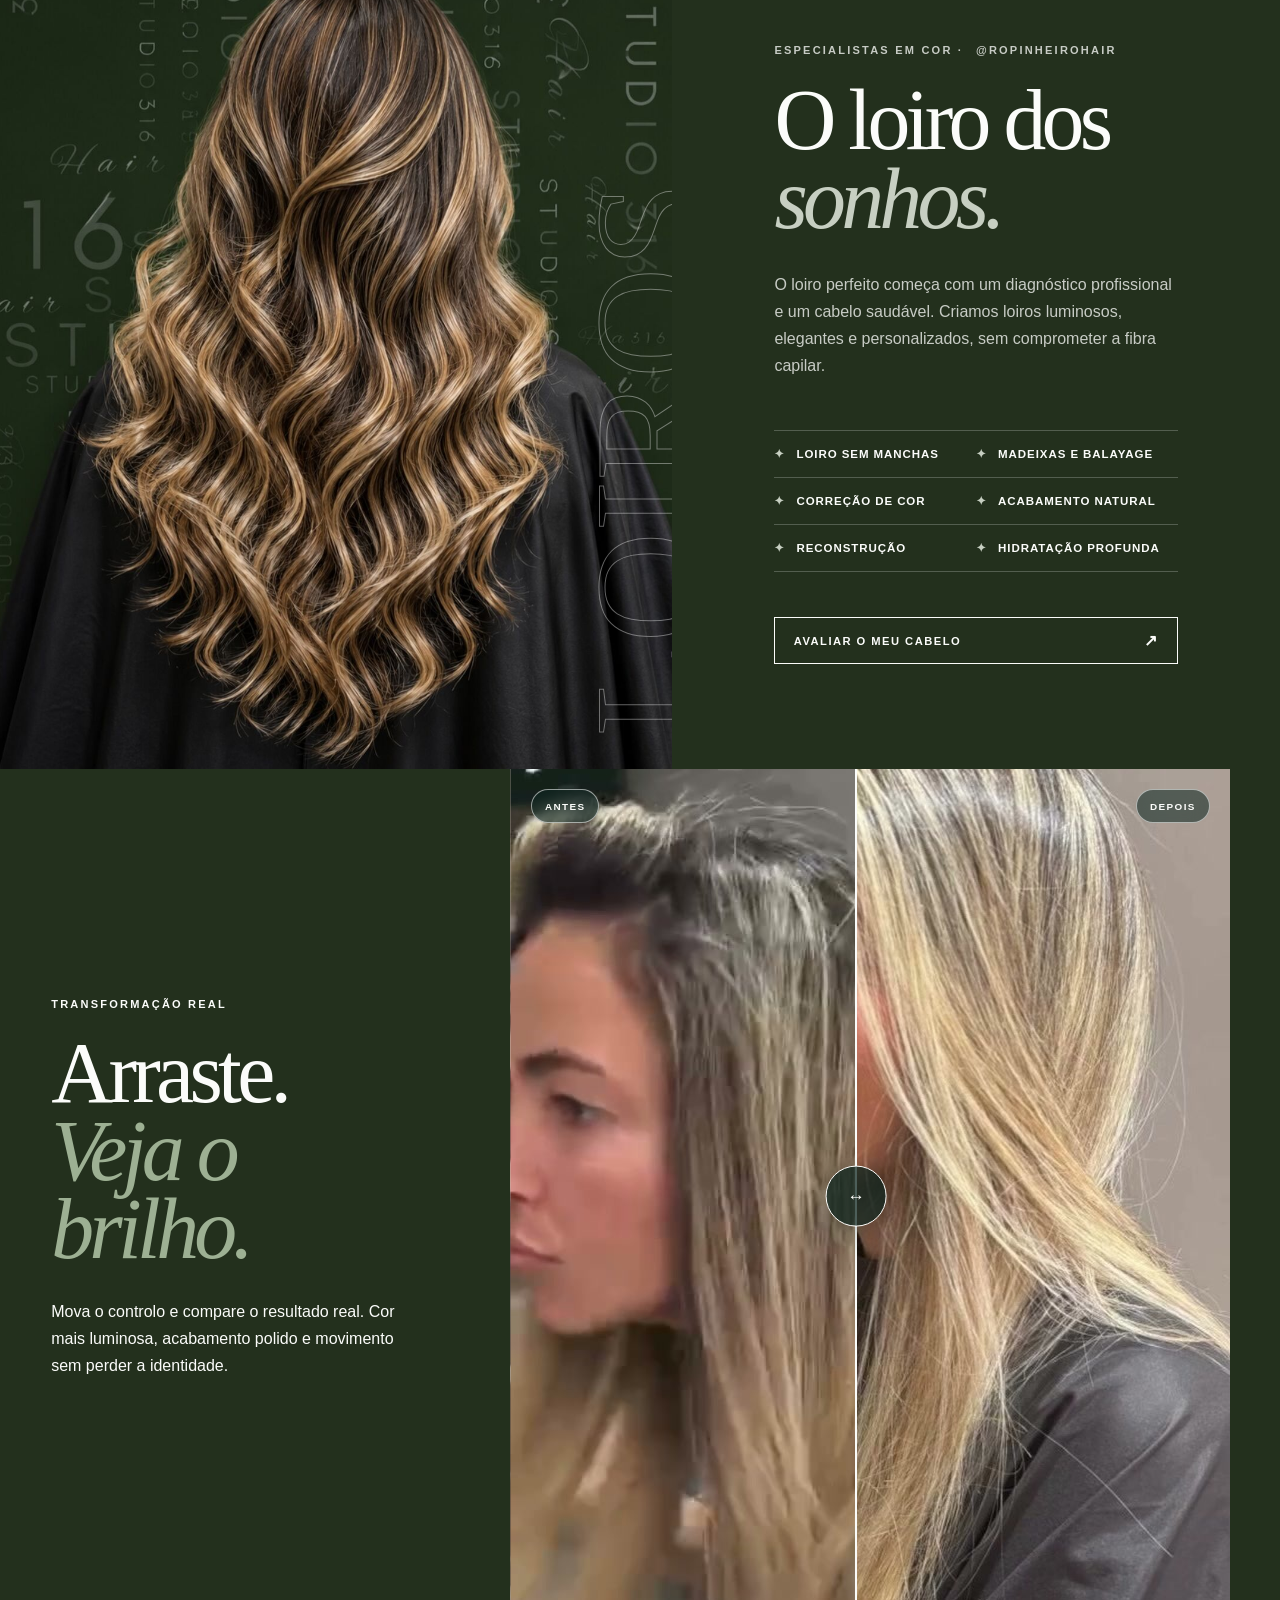
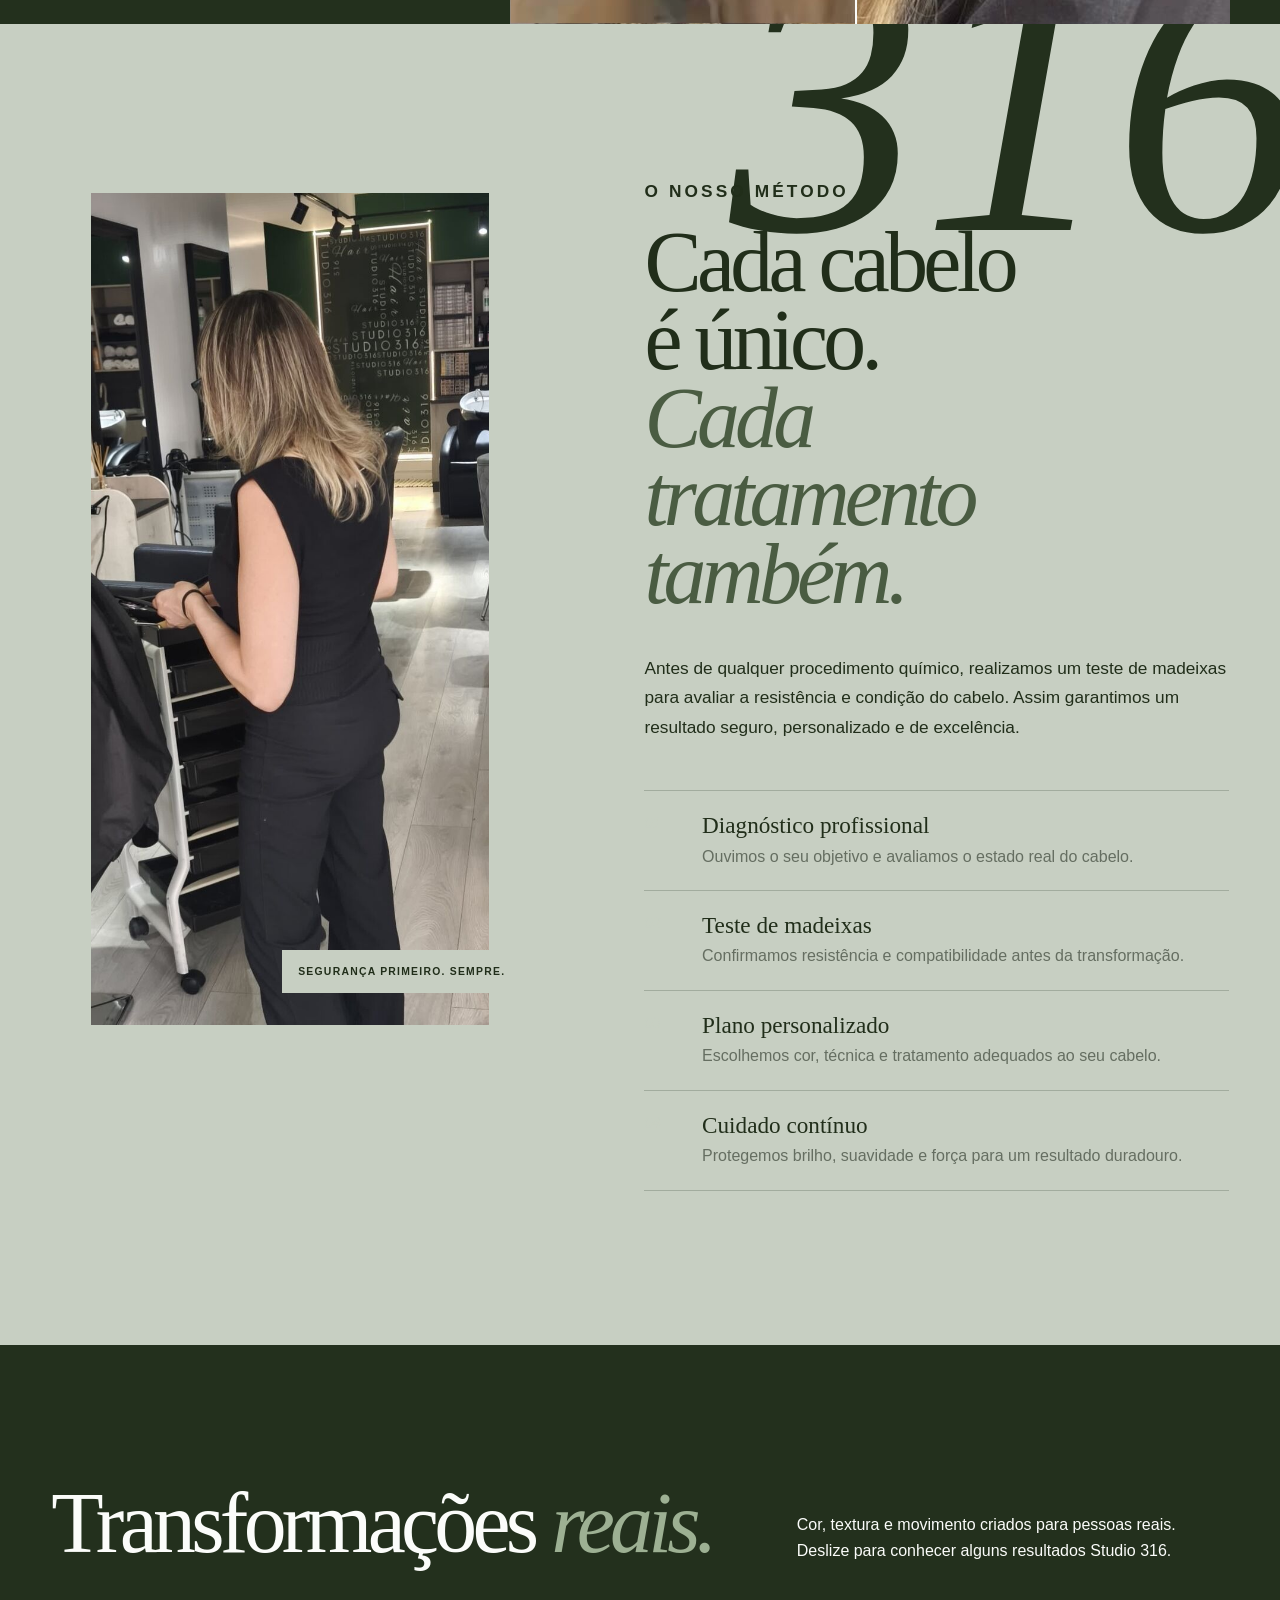
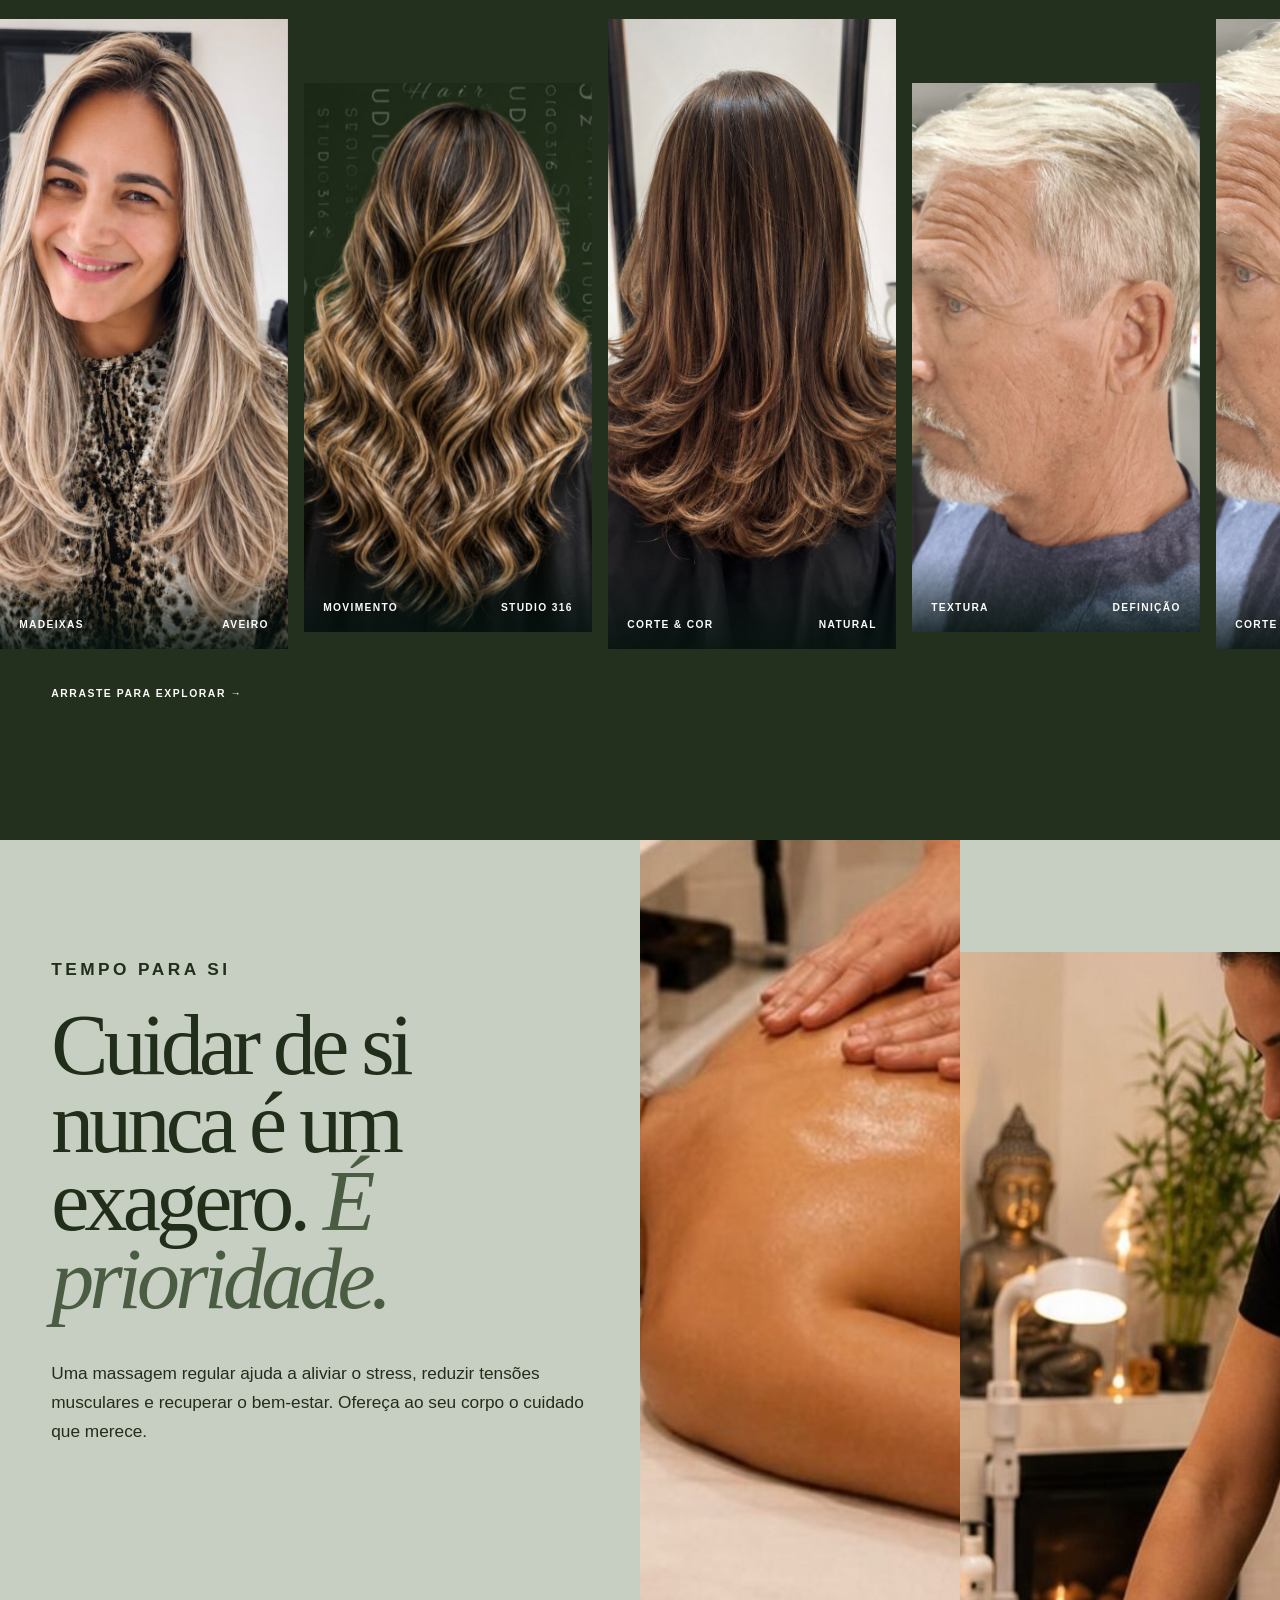
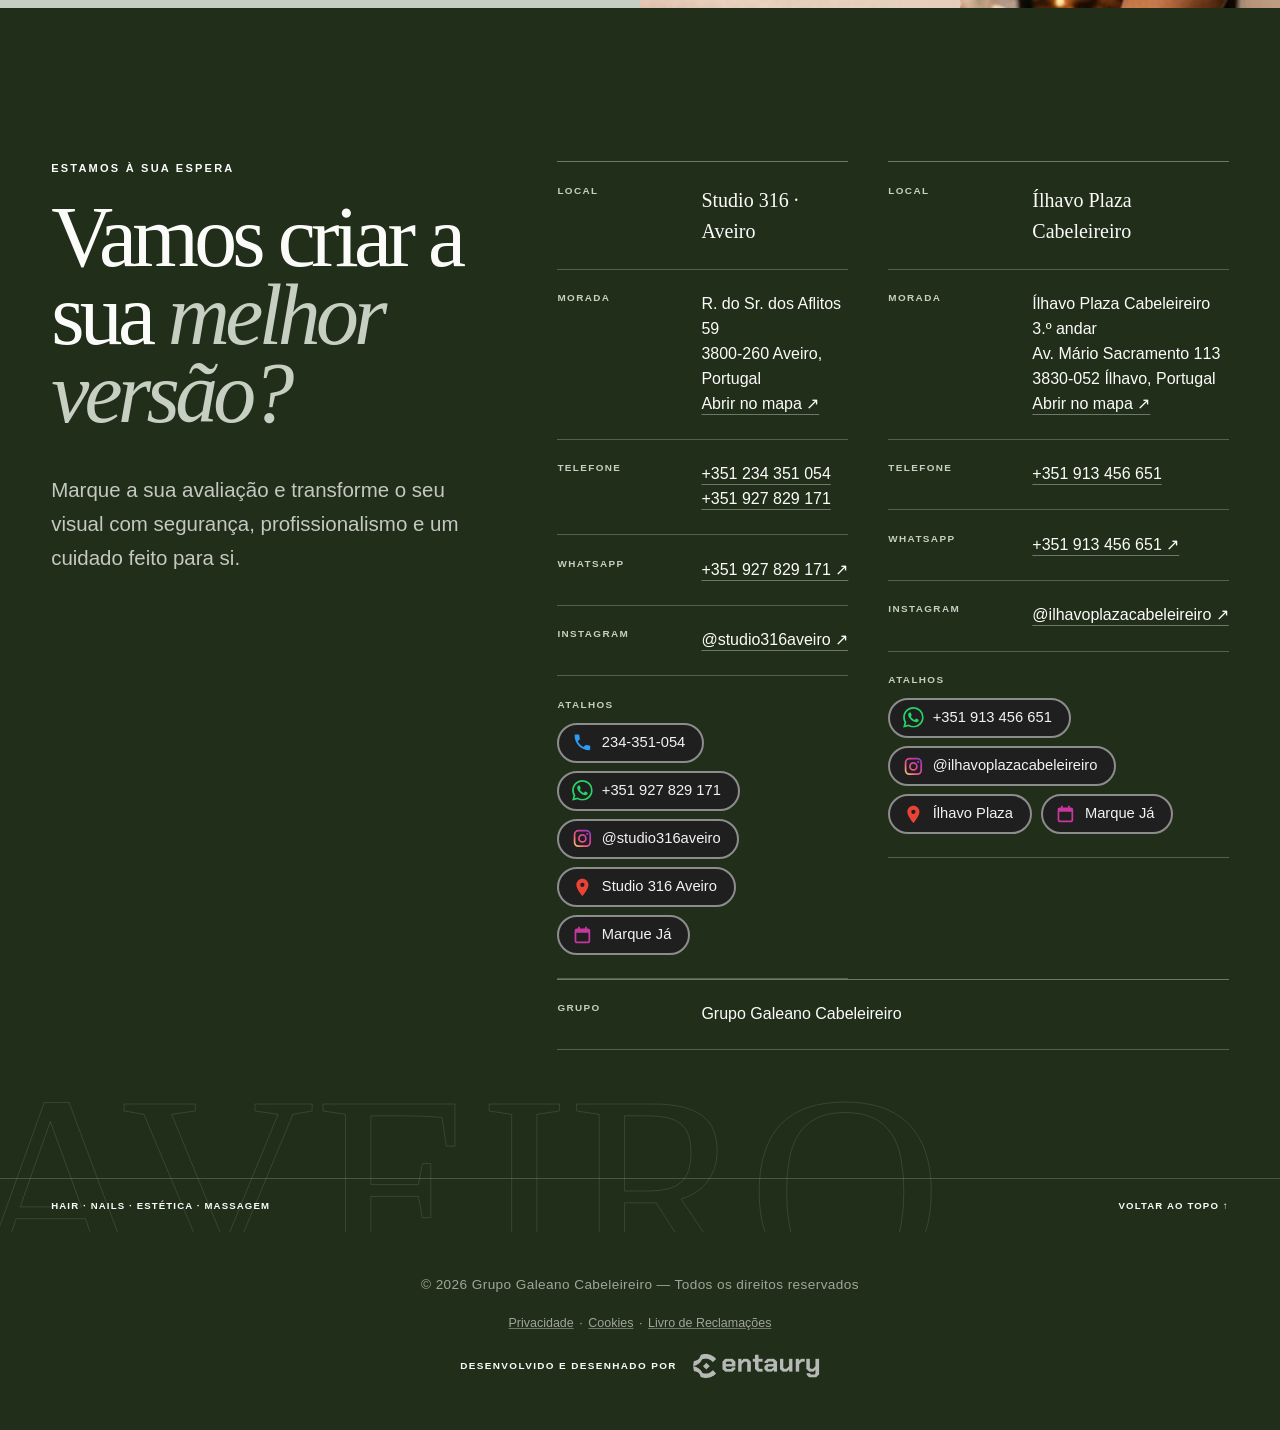
==== commit 605da797: "SEO técnico: dominio, robots/sitemap/llms, structured data, GA4, legales - Corrige el bug crítico de" ====
--- a/aveiro.html
+++ b/aveiro.html
@@ -2,720 +2,66 @@
 <html lang="pt-PT">
 <head>
   <meta charset="UTF-8">
+
+  <!-- ====== GA4 + Google Consent Mode v2 (RGPD) ======
+       Substituir G-NR1QCR9TMY pelo ID de medicao real do GA4.
+       Nada e medido com cookies ate o visitante aceitar (RGPD / CNPD). -->
+  <script>
+    window.dataLayer = window.dataLayer || [];
+    function gtag(){dataLayer.push(arguments);}
+    gtag('consent', 'default', {
+      ad_storage: 'denied', ad_user_data: 'denied', ad_personalization: 'denied',
+      analytics_storage: 'denied', wait_for_update: 500
+    });
+    try {
+      if (localStorage.getItem('galeano_consent') === 'granted') {
+        gtag('consent', 'update', { analytics_storage: 'granted' });
+      }
+    } catch (e) {}
+  </script>
+  <script async src="https://www.googletagmanager.com/gtag/js?id=G-NR1QCR9TMY"></script>
+  <script>
+    gtag('js', new Date());
+    gtag('config', 'G-NR1QCR9TMY');
+
+    // Eventos de conversao: marcacao, chamada, WhatsApp, Instagram, mapa.
+    document.addEventListener('click', function (e) {
+      var a = e.target.closest('a'); if (!a) return;
+      var h = a.href || '';
+      var local = a.closest('#ilhavo, [data-local="ilhavo"]') || /913456651|ilhavo/i.test(h) ? 'ilhavo'
+                : (/234351054|927829171|studio316aveiro/i.test(h) ? 'aveiro' : 'geral');
+      var ev = null;
+      if (h.indexOf('koibox') > -1) ev = 'booking_click';
+      else if (h.indexOf('tel:') === 0) ev = 'phone_click';
+      else if (h.indexOf('wa.me') > -1) ev = 'whatsapp_click';
+      else if (h.indexOf('instagram.com') > -1) ev = 'instagram_click';
+      else if (/maps\.(app\.goo\.gl|google)|google\.com\/maps/.test(h)) ev = 'directions_click';
+      if (ev) gtag('event', ev, { salon: local, link_url: h });
+    });
+  </script>
   <meta name="viewport" content="width=device-width, initial-scale=1">
   <meta name="theme-color" content="#212E1A">
   <meta name="description" content="Studio 316 Hair, na R. do Sr. dos Aflitos 59 em Aveiro. Cabelo, unhas, estética e massagem com diagnóstico personalizado. Grupo Cabeleireiro Galeano.">
-  <link rel="canonical" href="https://studio316-aveiro.vercel.app/aveiro.html">
+  <!-- Pagina sem ligacoes internas (ver espaco-aveiro.html, que tem o mesmo conteudo de contacto e
+       e a que esta ligada desde o index e a ficha do Google). noindex + canonical evitam conteudo
+       duplicado entre as duas enquanto nao houver uma decisao sobre fundir ou ligar esta pagina. -->
+  <meta name="robots" content="noindex, follow">
+  <link rel="canonical" href="https://galeanocabeleireiro.com/espaco-aveiro.html">
   <meta property="og:title" content="Studio 316 Hair — Aveiro">
   <meta property="og:description" content="Especialistas em transformação e beleza na R. do Sr. dos Aflitos 59, Aveiro. Cabelo, unhas, estética e massagem.">
   <meta property="og:type" content="website">
   <meta property="og:locale" content="pt_PT">
-  <meta property="og:url" content="https://studio316-aveiro.vercel.app/aveiro.html">
-  <meta property="og:image" content="https://studio316-aveiro.vercel.app/og-image-v2.jpg">
+  <meta property="og:url" content="https://galeanocabeleireiro.com/aveiro.html">
+  <meta property="og:image" content="https://galeanocabeleireiro.com/og-image-v2.jpg">
   <meta property="og:image:width" content="1200">
   <meta property="og:image:height" content="630">
-  <meta property="og:image:alt" content="Grupo Cabeleireiro Galeano — Studio 316 Aveiro e Ílhavo Plaza Cabeleireiros">
+  <meta property="og:image:alt" content="Grupo Cabeleireiro Galeano — Studio 316 Aveiro e Ílhavo Plaza Cabeleireiro">
   <meta name="twitter:card" content="summary_large_image">
   <link rel="icon" href="data:image/svg+xml,%3Csvg xmlns='http://www.w3.org/2000/svg' viewBox='0 0 64 64'%3E%3Crect width='64' height='64' rx='10' fill='%2323301D'/%3E%3Ctext x='32' y='40' text-anchor='middle' font-family='serif' font-size='27' fill='%23E8DCC4'%3E316%3C/text%3E%3C/svg%3E">
-  <title>Studio 316 Aveiro — Hair, Nails, Estética & Massagem</title>
-  <script type="application/ld+json">
-{
-  "@context": "https://schema.org",
-  "@graph": [
-    {
-      "@type": "HealthAndBeautyBusiness",
-      "@id": "https://studio316-aveiro.vercel.app/aveiro.html#negocio",
-      "name": "Studio 316 Hair — Aveiro",
-      "brand": "Grupo Cabeleireiro Galeano",
-      "image": "https://studio316-aveiro.vercel.app/og-image-v2.jpg",
-      "telephone": [
-        "+351234351054",
-        "+351927829171"
-      ],
-      "address": {
-        "@type": "PostalAddress",
-        "streetAddress": "R. do Sr. dos Aflitos 59",
-        "postalCode": "3800-260",
-        "addressLocality": "Aveiro",
-        "addressCountry": "PT"
-      },
-      "sameAs": [
-        "https://www.instagram.com/studio316aveiro/"
-      ],
-      "priceRange": "€€"
-    }
-  ]
-}
-  </script>
-  <style>
-    @property --split {
-      syntax: "<percentage>";
-      inherits: true;
-      initial-value: 50%;
-    }
-    /* Paleta Studio 316 — verde da parede do salão + prateado sage
-       #212E1A verde profundo (a parede assinada) · #23301D verde do texto
-       #4A5C42 verde médio (acentos sobre claro) · #9DB093 sage (acentos sobre escuro)
-       #C7CFC2 sage claro (painéis)
-       #F2F4EF off-white sage (fundo) · #FBFCFA papel · #A8B3A2 prateado sage (brilho h1)
-       Hotel Ílhavo Plaza reusa a estrutura em turquesa + cinza escuro (ver #ilhavo) */
-    :root {
-      --ink: #23301D;
-      --ink-deep: #212E1A;
-      --leaf: #4A5C42;
-      --leaf-soft: #9DB093;
-      --brass: #C7CFC2;
-      --ivory: #F2F4EF;
-      --paper: #FBFCFA;
-      --rose: #A8B3A2;
-      --charcoal: #23301D;
-      --focus: #4A5C42;
-      --line: color-mix(in srgb, var(--ink) 22%, transparent);
-      --pad: clamp(1.25rem, 4vw, 4.5rem);
-      --display: Georgia, "Times New Roman", serif;
-      --sans: Arial, Helvetica, sans-serif;
-    }
-
-    *, *::before, *::after { box-sizing: border-box; }
-    html { scroll-behavior: smooth; background: var(--ivory); }
-    body {
-      margin: 0;
-      overflow-x: hidden;
-      background: var(--ivory);
-      color: var(--ink);
-      font-family: var(--sans);
-      -webkit-font-smoothing: antialiased;
-    }
-    body.menu-open { overflow: hidden; }
-    img, video { display: block; width: 100%; height: 100%; object-fit: cover; }
-    a { color: inherit; text-decoration: none; }
-    button { color: inherit; font: inherit; }
-    ::selection { background: var(--brass); color: var(--ink-deep); }
-    :focus-visible { outline: 3px solid var(--focus); outline-offset: 4px; }
-
-    .skip-link {
-      position: fixed; z-index: 999; left: 1rem; top: 1rem;
-      padding: .75rem 1rem; background: var(--paper); color: var(--ink);
-      transform: translateY(-180%); transition: transform .2s;
-    }
-    .skip-link:focus { transform: none; }
-
-    .topline {
-      position: fixed; z-index: 120; top: 0; left: 0; width: 0; height: 3px;
-      background: var(--brass); pointer-events: none;
-    }
-
-    .header {
-      position: fixed; z-index: 100; inset: 0 0 auto;
-      display: grid; grid-template-columns: 1fr auto 1fr; align-items: center;
-      height: 6.4rem; padding: 0 var(--pad); color: var(--paper);
-      background: var(--ink);
-      transition: background .25s, color .25s, height .25s, box-shadow .25s;
-    }
-    .header.scrolled {
-      height: 5.2rem; color: var(--paper); background: rgb(33 46 26 / 92%);
-      box-shadow: 0 1px 0 color-mix(in srgb, var(--paper) 18%, transparent); backdrop-filter: blur(14px);
-    }
-    .location, .nav a, .menu-toggle {
-      font-size: .68rem; font-weight: 700; letter-spacing: .16em; text-transform: uppercase;
-    }
-    .location { grid-column: 1; justify-self: start; display: flex; gap: 1.4rem; }
-    .location a { position: relative; padding-bottom: .25rem; }
-    .location a::after { content: ""; position: absolute; inset: auto 0 0; height: 1px; background: currentColor; transform: scaleX(0); transform-origin: left; transition: transform .2s; }
-    .location a:hover::after { transform: scaleX(1); }
-    .nav-local { display: none; }
-    .brand { grid-column: 2; justify-self: center; min-width: 13rem; text-align: center; line-height: .78; }
-    .brand strong { display: block; margin-right: -.22em; font-family: var(--display); font-size: clamp(1.5rem, 1.7vw, 1.85rem); font-weight: 400; letter-spacing: .22em; }
-    .brand small { display: block; margin: .55rem -.48em 0 0; font-size: .58rem; font-weight: 700; letter-spacing: .48em; text-transform: uppercase; }
-    .header-actions { grid-column: 3; justify-self: end; display: flex; align-items: center; gap: 1rem; padding-left: 2rem; }
-    .nav { display: flex; align-items: center; gap: 1.7rem; }
-    .nav a { position: relative; }
-    .nav a::after { content: ""; position: absolute; inset: auto 0 -.4rem; height: 1px; background: currentColor; transform: scaleX(0); transform-origin: right; transition: transform .25s; }
-    .nav a:hover::after { transform: scaleX(1); transform-origin: left; }
-    .nav .nav-cta { padding: .8rem 1rem; border: 1px solid currentColor; }
-    .nav .nav-cta::after { display: none; }
-    .menu-toggle { display: none; border: 0; background: transparent; padding: .7rem 0; cursor: pointer; }
-
-    .language-picker { position: relative; }
-    .language-toggle {
-      display: flex; align-items: center; justify-content: center; gap: .5rem; min-width: 4.4rem;
-      padding: .68rem .8rem; border: 1px solid currentColor; border-radius: 999px;
-      background: transparent; color: inherit; cursor: pointer;
-      font-size: .68rem; font-weight: 800; letter-spacing: .13em; text-transform: uppercase;
-    }
-    .language-toggle::after { content: ""; width: .38rem; height: .38rem; border: solid currentColor; border-width: 0 1px 1px 0; transform: translateY(-2px) rotate(45deg); transition: transform .2s; }
-    .language-picker.open .language-toggle::after { transform: translateY(2px) rotate(225deg); }
-    .language-list {
-      position: absolute; right: 0; top: calc(100% + .55rem); width: 13.7rem; margin: 0; padding: .45rem;
-      list-style: none; border: 1px solid var(--line); border-radius: 1rem;
-      background: var(--paper); color: var(--ink); box-shadow: 0 1.2rem 3rem rgb(11 35 30 / 20%);
-      opacity: 0; visibility: hidden; transform: translateY(-.4rem); transition: opacity .2s, visibility .2s, transform .2s;
-    }
-    .language-picker.open .language-list { opacity: 1; visibility: visible; transform: none; }
-    .language-option {
-      display: flex; justify-content: space-between; width: 100%; padding: .72rem .8rem;
-      border: 0; border-radius: .6rem; background: transparent; color: inherit; cursor: pointer;
-      font-size: .88rem; text-align: left;
-    }
-    .language-option:hover, .language-option.active { background: #E4EAE0; }
-    .language-option small { color: #6F7E68; font-size: .65rem; letter-spacing: .14em; }
-
-    .sound-toggle {
-      display: flex; align-items: center; justify-content: center; gap: .55rem; min-width: 4.6rem;
-      padding: .68rem .8rem; border: 1px solid currentColor; border-radius: 999px;
-      background: transparent; color: inherit; cursor: pointer;
-      transition: transform .2s, background .2s, color .2s;
-    }
-    .sound-toggle:hover { transform: translateY(-2px); background: var(--paper); color: var(--ink); }
-    .sound-bars { display: flex; align-items: end; gap: 2px; width: 1rem; height: 1rem; }
-    .sound-bars i { width: 2px; height: 30%; background: currentColor; transform-origin: bottom; }
-    .sound-bars i:nth-child(2) { height: 80%; }
-    .sound-bars i:nth-child(3) { height: 52%; }
-    .sound-toggle.playing .sound-bars i { animation: soundbar .8s ease-in-out infinite alternate; }
-    .sound-toggle.playing .sound-bars i:nth-child(2) { animation-delay: -.45s; }
-    .sound-toggle.playing .sound-bars i:nth-child(3) { animation-delay: -.2s; }
-    .sound-copy { display: grid; gap: .1rem; text-align: left; }
-    .sound-copy strong { font-size: .62rem; letter-spacing: .16em; text-transform: uppercase; }
-    .sound-copy small { display: none; }
-    @keyframes soundbar { from { transform: scaleY(.3); } to { transform: scaleY(1); } }
-
-    .hero {
-      position: relative; min-height: 100svh; overflow: hidden; background: var(--ink-deep); color: var(--paper);
-    }
-    .hero-media { position: absolute; inset: 0; }
-    .hero-media::before {
-      content: ""; position: absolute; z-index: 2; inset: 0;
-      background: linear-gradient(90deg, rgb(5 21 17 / 88%) 0%, rgb(8 29 24 / 60%) 45%, rgb(8 29 24 / 8%) 78%),
-                  linear-gradient(0deg, rgb(5 20 16 / 65%) 0%, transparent 45%);
-    }
-    .hero-media video { object-position: center 30%; filter: saturate(.76) contrast(1.05); animation: hero-image-settle 1.8s cubic-bezier(.2,.8,.2,1) both; }
-    .hero-spotlight {
-      position: absolute; z-index: 2; inset: 0; pointer-events: none;
-      background: radial-gradient(circle 22rem at var(--spot-x, 58%) var(--spot-y, 38%), rgb(199 207 194 / 30%), transparent 62%);
-      mix-blend-mode: screen; opacity: .9;
-    }
-    .hero-curtain {
-      position: absolute; z-index: 8; inset: 0; pointer-events: none;
-      background: linear-gradient(115deg, var(--ink-deep) 0 72%, var(--brass) 72% 72.35%, var(--ink) 72.35%);
-      clip-path: polygon(0 0, 100% 0, 84% 100%, 0 100%);
-      animation: curtain-open 1.45s cubic-bezier(.77,0,.18,1) .12s forwards;
-    }
-    .hero-316 {
-      position: absolute; z-index: 3; right: -1.2vw; bottom: -8vw;
-      font-family: var(--display); font-size: clamp(13rem, 32vw, 38rem); font-style: italic;
-      font-weight: 400; line-height: .68; letter-spacing: -.12em; color: transparent;
-      -webkit-text-stroke: 1px rgb(251 252 250 / 42%); opacity: .65; pointer-events: none;
-    }
-    .hero-content {
-      position: relative; z-index: 4; display: flex; flex-direction: column; justify-content: flex-end;
-      min-height: 100svh; width: min(57rem, 100%); padding: 10rem var(--pad) 5.5rem;
-    }
-    .eyebrow {
-      display: flex; align-items: center; gap: .8rem; margin: 0 0 1.4rem;
-      font-size: .69rem; font-weight: 700; letter-spacing: .2em; line-height: 1.4; text-transform: uppercase;
-    }
-    /* .eyebrow::before removido */
-    h1, h2, h3, p { margin-top: 0; }
-    h1 {
-      max-width: 13ch; margin-bottom: 1.6rem; font-family: var(--display);
-      font-size: clamp(3.8rem, 8.5vw, 9rem); font-weight: 400; line-height: .84; letter-spacing: -.065em;
-    }
-    h1 em {
-      color: var(--rose); font-weight: 400;
-      background: linear-gradient(100deg, var(--rose) 15%, var(--paper) 48%, var(--rose) 78%);
-      background-size: 220% auto; -webkit-background-clip: text; background-clip: text; -webkit-text-fill-color: transparent;
-      animation: hair-shine 5.5s ease-in-out infinite;
-    }
-    .hero-content > * { animation: hero-arrive 1.05s cubic-bezier(.2,.8,.2,1) .75s both; }
-    .hero-content > :nth-child(2) { animation-delay: .9s; }
-    .hero-content > :nth-child(3) { animation-delay: 1.05s; }
-    .hero-content > :nth-child(4) { animation-delay: 1.2s; }
-    .hero-316 { animation: mark-breathe 7s ease-in-out infinite; }
-    @keyframes hair-shine { 0%, 65%, 100% { background-position: 100% center; } 35% { background-position: 0 center; } }
-    @keyframes hero-arrive { from { opacity: 0; transform: translateY(1.7rem); } to { opacity: 1; transform: none; } }
-    @keyframes hero-image-settle { from { transform: scale(1.1); filter: saturate(.3) contrast(1.15); } to { transform: scale(1); filter: saturate(.76) contrast(1.05); } }
-    @keyframes curtain-open { to { clip-path: polygon(0 0, 0 0, 0 100%, 0 100%); } }
-    @keyframes mark-breathe { 0%, 100% { opacity: .52; transform: translateY(0); } 50% { opacity: .72; transform: translateY(-.8rem); } }
-    .hero-copy { max-width: 39rem; margin-bottom: 2.1rem; font-size: clamp(1rem, 1.4vw, 1.25rem); line-height: 1.55; color: rgb(251 252 250 / 82%); }
-    .actions { display: flex; flex-wrap: wrap; align-items: center; gap: .8rem; }
-    .button {
-      display: inline-flex; align-items: center; justify-content: space-between; gap: 2.2rem;
-      min-width: 13rem; min-height: 2.75rem; padding: .8rem 1.15rem; border: 1px solid currentColor;
-      font-size: .7rem; font-weight: 800; letter-spacing: .13em; text-transform: uppercase;
-      transition: background .2s, color .2s, transform .2s;
-    }
-    .button::after { content: "↗"; font-size: 1rem; }
-    .button:hover { transform: translateY(-2px); background: var(--paper); color: var(--ink); }
-    .button-solid { background: var(--paper); color: var(--ink); border-color: var(--paper); }
-    .button-solid:hover { background: var(--brass); border-color: var(--brass); color: var(--ink-deep); }
-    .hero-meta {
-      position: absolute; z-index: 4; right: var(--pad); top: 50%; display: flex; gap: 1.2rem;
-      writing-mode: vertical-rl; transform: translateY(-50%); font-size: .6rem; font-weight: 700;
-      letter-spacing: .18em; text-transform: uppercase;
-    }
-    .hero-meta span + span { padding-top: 1.2rem; border-top: 1px solid rgb(255 255 255 / 50%); }
-
-    /* Ecrã de entrada: os dois espaços lado a lado, cada um na sua cor.
-       Sem gap — as duas cores tocam-se, é essa a referência visual. */
-    .locations {
-      display: grid; grid-template-columns: 1fr 1fr; grid-template-rows: auto 1fr;
-      min-height: 100svh; background: var(--ink-deep);
-    }
-    .locations-head {
-      grid-column: 1 / -1; display: flex; align-items: center; justify-content: center; gap: 2.5rem;
-      padding: calc(6.4rem + clamp(1.25rem, 3vw, 2.5rem)) var(--pad) clamp(1.5rem, 3vw, 2.5rem);
-      background: var(--brass);
-    }
-    .locations-logo { width: clamp(7rem, 11vw, 13rem); height: auto; flex-shrink: 0; }
-    .locations-head .section-heading {
-      margin-bottom: 0; text-align: left; font-size: clamp(2.1rem, 4.4vw, 4.6rem); animation: none;
-    }
-    .locations-hint {
-      margin: .9rem 0 0; font-size: .62rem; font-weight: 800; letter-spacing: .16em;
-      text-transform: uppercase; color: var(--leaf);
-    }
-
-    .local {
-      display: grid; grid-template-rows: auto minmax(0, 1fr) auto; min-height: 0;
-      background: var(--ink-deep); color: var(--brass);
-    }
-    /* Faixa cheia na cor do espaço — a referência visual tem de ler-se de longe */
-    .local-eyebrow {
-      margin: 0; padding: .8rem clamp(1.5rem, 2.6vw, 2.75rem);
-      background: var(--leaf); color: var(--paper);
-      font-size: .72rem; font-weight: 800; letter-spacing: .24em; text-transform: uppercase;
-    }
-    .local-info { padding: clamp(1.25rem, 2.2vw, 1.9rem) clamp(1.5rem, 2.6vw, 2.75rem) clamp(1.5rem, 2.6vw, 2.75rem); }
-
-    /* Hotel Ílhavo Plaza — turquesa, cinza escuro, letra prateada */
-    #ilhavo {
-      --ink: #253034;
-      --ink-deep: #1F272B;
-      --leaf: #1F7C79;
-      --leaf-soft: #6FC5C1;
-      --brass: #DDE5E5;
-      --rose: #A9BDBC;
-    }
-    .local-main { position: relative; min-height: 0; overflow: hidden; background: var(--ink); }
-    /* fora do fluxo: senao a altura intrinseca da foto estica a linha da grelha */
-    .local-main img { position: absolute; inset: 0; width: 100%; height: 100%; object-fit: cover;
-      transition: transform .6s cubic-bezier(.2,.8,.2,1), opacity .2s; }
-    .local:hover .local-main img, .local:focus-within .local-main img { transform: scale(1.045); }
-    .local-placeholder {
-      display: grid; place-items: center; color: var(--ivory);
-      font-size: .7rem; letter-spacing: .18em; text-transform: uppercase;
-    }
-    .local-info h3 { margin: 0 0 .6rem; font-family: var(--display); font-size: 1.6rem; font-weight: 400; }
-    .local-info p { margin: 0 0 .4rem; font-size: .95rem; line-height: 1.6; color: color-mix(in srgb, currentColor 82%, transparent); }
-    .local-actions { margin-top: 1.4rem; align-items: center; flex-wrap: wrap; }
-    .local-map { display: inline-block; flex: none; margin-left: .4rem; font-size: .65rem; font-weight: 800; letter-spacing: .12em; text-transform: uppercase; text-decoration: underline; text-underline-offset: .35rem; }
-
-    .locations .section-heading em,
-    .flyers .section-heading em,
-    .diagnosis .section-heading em { color: var(--leaf); }
-
-    .flyers { padding: clamp(5rem, 10vw, 9rem) var(--pad); background: var(--brass); color: var(--ink-deep); }
-    .flyers-head { margin-bottom: 3rem; }
-    .flyers-head .section-heading { margin-bottom: 0; }
-    .flyer-grid { display: grid; grid-template-columns: repeat(auto-fit, minmax(13rem, 1fr)); gap: 1.5rem; }
-    .flyer { margin: 0; }
-    .flyer img { aspect-ratio: 4 / 5; object-fit: contain; background: var(--paper); border: 1px solid var(--line); }
-    .flyer figcaption { margin-top: .8rem; font-size: .62rem; font-weight: 800; letter-spacing: .14em; text-transform: uppercase; color: var(--leaf); }
-
-    .intro {
-      display: grid; grid-template-columns: .65fr 1.35fr; gap: clamp(2rem, 7vw, 8rem);
-      padding: clamp(6rem, 12vw, 11rem) var(--pad); background: var(--paper);
-    }
-    .section-tag { font-size: .65rem; font-weight: 800; letter-spacing: .18em; text-transform: uppercase; }
-    .intro h2, .section-heading {
-      margin-bottom: 2.5rem; font-family: var(--display); font-size: clamp(3rem, 6.7vw, 7.2rem);
-      font-weight: 400; line-height: .91; letter-spacing: -.055em;
-    }
-    .intro h2 em, .section-heading em { color: var(--brass); font-weight: 400; }
-    .intro-copy { display: grid; grid-template-columns: 1fr 1fr; gap: 2rem; max-width: 52rem; }
-    .intro-copy p { margin: 0; font-size: clamp(1rem, 1.35vw, 1.22rem); line-height: 1.65; color: color-mix(in srgb, var(--ink) 78%, white); }
-
-    .marquee {
-      overflow: hidden; padding: 1.2rem 0; background: var(--brass); color: var(--ink); border-block: 1px solid rgb(255 255 255 / 18%);
-    }
-    .marquee-track { display: flex; width: max-content; animation: marquee 28s linear infinite; }
-    .marquee span { padding-right: 2.4rem; font-family: var(--display); font-size: clamp(1.55rem, 3vw, 3rem); font-style: italic; white-space: nowrap; }
-    .marquee b { color: var(--ink-deep); font-weight: 400; }
-    @keyframes marquee { to { transform: translateX(-50%); } }
-
-    .services { padding: clamp(6rem, 11vw, 10rem) var(--pad); background: var(--ink); color: var(--paper); }
-    .services .section-heading em { color: var(--leaf-soft); }
-    .services-head p { color: var(--paper); }
-    .service { border-bottom-color: color-mix(in srgb, var(--paper) 22%, transparent); }
-    .service-number { color: var(--brass); }
-    .services-head { display: grid; grid-template-columns: minmax(0, 1.05fr) minmax(0, .95fr); align-items: end;
-      gap: clamp(1.4rem, 3vw, 2.6rem) clamp(2rem, 5vw, 5rem); margin-bottom: 4rem; }
-    .services-head .section-heading { grid-column: 1; grid-row: 1 / span 2; align-self: end; max-width: 15ch; margin: 0; font-size: clamp(3.4rem, 7.6vw, 8.2rem); }
-    .services-media { grid-column: 2; grid-row: 1; display: flex; min-width: 0; justify-content: center; align-items: flex-end; gap: clamp(.6rem, 1.2vw, 1.3rem); }
-    .services-media img { flex: 1 1 0; min-width: 0; max-width: 14rem; aspect-ratio: 3 / 4; object-fit: cover; border-radius: 1rem; animation: pilar-float 7s ease-in-out infinite; will-change: transform; }
-    .services-media img:nth-child(2) { animation-delay: -2.3s; }
-    .services-media img:nth-child(3) { animation-delay: -4.6s; }
-    @keyframes pilar-float { 0%, 100% { transform: translateY(0); } 50% { transform: translateY(-1.1rem); } }
-    .badges { display: flex; flex-wrap: wrap; gap: .5rem .55rem; align-items: center; margin-top: 1.2rem; }
-    .badge {
-      display: inline-flex; align-items: center; gap: .55rem;
-      padding: .48rem 1.05rem .48rem .8rem;
-      border: 2px solid #8C8C8C; border-radius: 999px;
-      background: #1F1F1F; color: #F2F2F2;
-      font-family: var(--sans); font-size: .92rem; font-weight: 500; line-height: 1.2;
-      text-decoration: none; white-space: nowrap;
-      transition: transform .2s, border-color .2s, background .2s;
-    }
-    .badge:hover, .badge:focus-visible { transform: translateY(-3px); border-color: #D6D6D6; background: #262626; }
-    .badge-ico { width: 1.3rem; height: 1.3rem; flex: none; }
-    .badge-tel { color: #F2F2F2; }
-    .badge-tel .badge-ico { color: #2E9BF0; }
-    .badge-wa .badge-ico { color: #25D366; }
-    .badge-map .badge-ico { color: #EA4335; }
-    .badge-book .badge-ico { color: #C7379F; }
-    .badges-contact { display: flex; flex-wrap: wrap; gap: .5rem .55rem; margin: 0; }
-    @media (max-width: 560px) {
-      .badge { font-size: .85rem; padding: .42rem .9rem .42rem .7rem; }
-      .badge-ico { width: 1.15rem; height: 1.15rem; }
-    }
-    @media (prefers-reduced-motion: reduce) { .services-media img { animation: none; } }
-    .services-head p { grid-column: 2; grid-row: 2; max-width: 30rem; margin: 0; line-height: 1.65; }
-    .service-list { border-top: 1px solid var(--line); }
-    .service {
-      display: grid; grid-template-columns: 5rem .8fr 1.4fr 17rem; gap: 2rem; align-items: center;
-      min-height: 12rem; padding: 1.5rem 0; border-bottom: 1px solid var(--line);
-    }
-    .service-number { font-family: var(--display); font-size: 1.2rem; font-style: italic; color: var(--brass); }
-    .service h3 { margin: 0; font-family: var(--display); font-size: clamp(2.3rem, 4.3vw, 5rem); font-weight: 400; letter-spacing: -.05em; }
-    .service p { margin: 0; max-width: 38rem; line-height: 1.6; }
-    .service-thumb {
-      display: grid; grid-template-columns: 1fr 1fr; gap: .5rem; height: 8.5rem; overflow: hidden;
-    }
-    .service-thumb video { transition: transform .65s; }
-    .service:hover .service-thumb video { transform: scale(1.05); }
-    .service-thumb img { transition: transform .65s; }
-    .service:hover .service-thumb img { transform: scale(1.05); }
-
-    .feature {
-      display: grid; grid-template-columns: 1.05fr .95fr; min-height: 52rem; background: var(--ink); color: var(--paper);
-    }
-    .feature-media { position: relative; min-height: 45rem; overflow: hidden; }
-    .feature-media::after { content: "LOIROS"; position: absolute; right: -2rem; bottom: 2rem; font-family: var(--display); font-size: clamp(5rem, 12vw, 13rem); line-height: .7; color: transparent; -webkit-text-stroke: 1px rgb(255 255 255 / 38%); transform: rotate(-90deg) translateX(100%); transform-origin: right bottom; }
-    .feature-media img { object-position: center top; }
-    .feature-copy { display: flex; flex-direction: column; justify-content: center; padding: clamp(4rem, 8vw, 8rem); }
-    .feature-copy .section-heading { margin-bottom: 2rem; }
-    .feature-copy > p { max-width: 34rem; line-height: 1.7; color: rgb(251 252 250 / 76%); }
-    .checks { display: grid; grid-template-columns: 1fr 1fr; gap: 0; margin: 2.2rem 0 2.8rem; border-top: 1px solid rgb(255 255 255 / 22%); }
-    .checks span { padding: 1rem .5rem 1rem 0; border-bottom: 1px solid rgb(255 255 255 / 22%); font-size: .72rem; font-weight: 700; letter-spacing: .08em; text-transform: uppercase; }
-    .checks span::before { content: "✦"; margin-right: .7rem; color: var(--brass); }
-
-    .transformation-lab {
-      display: grid; grid-template-columns: .72fr 1.28fr; min-height: 95dvh;
-      background: var(--ink); color: var(--paper); overflow: hidden;
-    }
-    .transformation-lab .section-heading em { color: var(--leaf-soft); }
-    .transform-copy { display: flex; flex-direction: column; justify-content: center; padding: clamp(4rem, 8vw, 8rem) var(--pad); }
-    .transform-copy .section-heading { max-width: 7ch; margin-bottom: 1.8rem; }
-    .transform-copy > p:last-child { max-width: 31rem; line-height: 1.7; }
-    .compare {
-      --split: 48%; position: relative; justify-self: center; width: 100%; max-width: 45rem;
-      min-height: 48rem; overflow: hidden; background: var(--ink-deep);
-      animation: compare-breathe 5.5s ease-in-out infinite;
-    }
-    .compare.touched { animation: none; }
-    .compare > img, .compare-layer, .compare-layer img { position: absolute; inset: 0; width: 100%; height: 100%; object-fit: cover; object-position: center 25%; }
-    .compare-layer { clip-path: inset(0 calc(100% - var(--split)) 0 0); will-change: clip-path; }
-    .compare-divider { position: absolute; z-index: 3; top: 0; bottom: 0; left: var(--split); width: 2px; background: var(--paper); transform: translateX(-1px); pointer-events: none; }
-    .compare-handle {
-      position: absolute; left: 50%; top: 50%; display: grid; place-items: center; width: 3.8rem; height: 3.8rem;
-      border: 1px solid var(--paper); border-radius: 50%; background: rgb(11 35 30 / 72%); color: var(--paper);
-      font-family: var(--display); font-size: 1.1rem; transform: translate(-50%, -50%); box-shadow: 0 .8rem 2rem rgb(11 35 30 / 26%);
-    }
-    .compare-range { position: absolute; z-index: 5; inset: 0; width: 100%; height: 100%; margin: 0; cursor: ew-resize; opacity: 0; }
-    .compare-range:focus-visible + .compare-divider .compare-handle { outline: 3px solid var(--brass); outline-offset: 5px; }
-    .compare-label { position: absolute; z-index: 4; top: 1.3rem; padding: .65rem .8rem; border: 1px solid rgb(255 255 255 / 55%); border-radius: 999px; background: rgb(11 35 30 / 54%); color: var(--paper); font-size: .62rem; font-weight: 800; letter-spacing: .14em; text-transform: uppercase; backdrop-filter: blur(9px); }
-    .compare-label.before { left: 1.3rem; }
-    .compare-label.after { right: 1.3rem; }
-    @keyframes compare-breathe { 0%, 100% { --split: 35%; } 50% { --split: 67%; } }
-
-    .diagnosis {
-      position: relative; display: grid; grid-template-columns: .9fr 1.1fr; gap: clamp(3rem, 9vw, 10rem);
-      padding: clamp(6rem, 12vw, 12rem) var(--pad); background: var(--brass); color: var(--ink-deep); overflow: hidden;
-    }
-    .diagnosis::before { content: "316"; position: absolute; right: -2vw; top: -6vw; font-family: var(--display); font-size: clamp(12rem, 30vw, 32rem); font-style: italic; line-height: .8; color: var(--ink); pointer-events: none; }
-    .diagnosis-media { position: relative; z-index: 1; align-self: start; height: min(72vw, 52rem); }
-    .diagnosis-media img { object-position: center; }
-    .diagnosis-media figcaption { position: absolute; right: -2rem; bottom: 2rem; padding: 1rem; background: var(--brass); color: var(--ink-deep); font-size: .65rem; font-weight: 800; letter-spacing: .12em; text-transform: uppercase; }
-    .diagnosis-copy { position: relative; z-index: 1; align-self: start; }
-    .diagnosis-copy .section-heading { max-width: 9ch; }
-    .diagnosis-copy > p { max-width: 38rem; font-size: 1.08rem; line-height: 1.7; }
-    .steps { margin-top: 3rem; counter-reset: step; }
-    .step { position: relative; padding: 1.3rem 0 1.3rem 3.6rem; border-top: 1px solid var(--line); counter-increment: step; }
-    .step:last-child { border-bottom: 1px solid var(--line); }
-    .step::before { content: "0" counter(step); position: absolute; left: 0; top: 1.45rem; color: var(--brass); font-family: var(--display); font-style: italic; }
-    .step strong { display: block; margin-bottom: .35rem; font-family: var(--display); font-size: 1.45rem; font-weight: 400; }
-    .step p { margin: 0; color: color-mix(in srgb, var(--ink) 70%, white); line-height: 1.55; }
-
-    .lookbook { padding: clamp(6rem, 11vw, 10rem) 0; background: var(--ink); color: var(--paper); }
-    .lookbook .section-heading em { color: var(--leaf-soft); }
-    .lookbook-aside p { color: var(--paper); }
-    .lookbook-head { display: flex; align-items: end; justify-content: space-between; gap: 2rem; padding: 0 var(--pad); margin-bottom: 3.5rem; }
-    .lookbook-head .section-heading { margin: 0; }
-    .lookbook-aside { display: grid; justify-items: start; gap: 1rem; max-width: 27rem; }
-    .lookbook-aside p { margin: 0; line-height: 1.6; }
-    .send-looks { font-size: .67rem; font-weight: 800; letter-spacing: .1em; text-decoration: underline; text-underline-offset: .35rem; text-transform: uppercase; }
-    .send-looks[hidden] { display: none; }
-    .saved-looks[hidden] { display: none; }
-    .gallery {
-      display: grid; grid-auto-flow: column; grid-auto-columns: minmax(18rem, 29vw); gap: 1rem;
-      overflow-x: auto; overscroll-behavior-inline: contain; scroll-snap-type: inline mandatory;
-      scrollbar-width: none; padding: 0 var(--pad) 1rem;
-    }
-    .gallery::-webkit-scrollbar { display: none; }
-    .shot { --rx: 0deg; --ry: 0deg; position: relative; height: min(70dvh, 47rem); margin: 0; overflow: hidden; scroll-snap-align: start; background: var(--ink); }
-    .shot:nth-child(2n) { margin-top: 4rem; height: min(61dvh, 41rem); }
-    .gallery .shot { animation: shot-float 8s ease-in-out infinite; will-change: transform; }
-    .gallery .shot:nth-child(3n+2) { animation-delay: -2.6s; }
-    .gallery .shot:nth-child(3n+3) { animation-delay: -5.2s; }
-    .gallery .shot:hover, .gallery .shot:focus-within { animation-play-state: paused; }
-    @keyframes shot-float { 0%, 100% { transform: translateY(0); } 50% { transform: translateY(-1.2rem); } }
-    @media (prefers-reduced-motion: reduce) { .gallery .shot { animation: none; } }
-    .shot img, .shot video { transform: perspective(900px) rotateX(var(--rx)) rotateY(var(--ry)) scale(1.002); transition: transform .35s cubic-bezier(.2,.8,.2,1), filter .4s; }
-    .shot:hover img, .shot:hover video { transform: perspective(900px) rotateX(var(--rx)) rotateY(var(--ry)) scale(1.045); filter: saturate(1.1); }
-    .shot figcaption { position: absolute; inset: auto 0 0; display: flex; justify-content: space-between; gap: 1rem; padding: 3rem 1.2rem 1.2rem; color: var(--paper); background: linear-gradient(transparent, rgb(5 20 16 / 80%)); font-size: .64rem; font-weight: 800; letter-spacing: .13em; text-transform: uppercase; }
-    .shot.filtered-out { display: none; }
-    .look-like {
-      position: absolute; z-index: 4; top: 1rem; right: 1rem; display: grid; place-items: center;
-      width: 2.8rem; height: 2.8rem; padding: 0; border: 1px solid rgb(255 255 255 / 62%); border-radius: 50%;
-      background: rgb(11 35 30 / 48%); color: var(--paper); cursor: pointer; backdrop-filter: blur(10px);
-      opacity: 0; transform: translateY(-.5rem) scale(.88); transition: opacity .2s, transform .25s, background .2s, color .2s;
-    }
-    .shot:hover .look-like, .look-like:focus-visible, .look-like.liked { opacity: 1; transform: none; }
-    .look-like:hover { transform: scale(1.08); }
-    .look-like.liked { background: var(--brass); color: var(--ink-deep); border-color: var(--brass); }
-    .look-like svg { width: 1.25rem; height: 1.25rem; fill: none; stroke: currentColor; stroke-width: 1.7; }
-    .look-like.liked svg { fill: currentColor; }
-    .gallery-hint { margin: 1.4rem var(--pad) 0; font-size: .65rem; font-weight: 800; letter-spacing: .15em; text-transform: uppercase; }
-
-    .beauty-toast {
-      position: fixed; z-index: 180; left: 50%; bottom: 1.4rem; width: max-content; max-width: calc(100vw - 2rem);
-      padding: .9rem 1.1rem; border-radius: 999px; background: var(--ink-deep); color: var(--paper);
-      box-shadow: 0 1rem 3rem rgb(11 35 30 / 28%); font-size: .72rem; font-weight: 700; letter-spacing: .04em;
-      opacity: 0; pointer-events: none; transform: translate(-50%, 1rem); transition: opacity .25s, transform .25s;
-    }
-    .beauty-toast.show { opacity: 1; transform: translate(-50%, 0); }
-    .sparkle-particle {
-      position: fixed; z-index: 200; left: 0; top: 0; color: var(--brass); pointer-events: none;
-      font-family: var(--display); font-size: 1rem; animation: sparkle-burst .75s cubic-bezier(.1,.7,.2,1) forwards;
-    }
-    @keyframes sparkle-burst { from { opacity: 1; transform: translate(-50%, -50%) scale(.4); } to { opacity: 0; transform: translate(calc(-50% + var(--dx)), calc(-50% + var(--dy))) rotate(var(--spin)) scale(1.25); } }
-
-    @keyframes heading-kinetic {
-      from { opacity: .08; filter: blur(10px); clip-path: inset(0 100% 0 0); transform: translateX(-7vw) skewX(-7deg); }
-      to { opacity: 1; filter: blur(0); clip-path: inset(0); transform: none; }
-    }
-    @keyframes service-enter { from { opacity: .15; transform: translateX(-5rem); } to { opacity: 1; transform: none; } }
-    @keyframes image-parallax { from { transform: scale(1.14) translateY(4%); } to { transform: scale(1.14) translateY(-4%); } }
-    @supports (animation-timeline: view()) {
-      @media (prefers-reduced-motion: no-preference) {
-        .section-heading {
-          animation: heading-kinetic linear both;
-          animation-timeline: view();
-          animation-range: entry 0% cover 34%;
-        }
-        .service {
-          animation: service-enter linear both;
-          animation-timeline: view();
-          animation-range: entry 0% cover 26%;
-        }
-        .feature-media img, .diagnosis-media img, .wellbeing-media img {
-          animation: image-parallax linear both;
-          animation-timeline: view();
-          animation-range: entry 0% exit 100%;
-        }
-      }
-    }
-    .motion-fallback .section-heading, .motion-fallback .service { opacity: 0; transform: translateY(2.5rem); transition: opacity .75s, transform .75s cubic-bezier(.2,.8,.2,1); }
-    .motion-fallback .section-heading.trend-visible, .motion-fallback .service.trend-visible { opacity: 1; transform: none; }
-
-    .wellbeing { display: grid; grid-template-columns: 1fr 1fr; background: var(--brass); color: var(--ink-deep); }
-    .wellbeing .section-heading em { color: var(--leaf); }
-    .wellbeing-copy { padding: clamp(5rem, 9vw, 9rem) var(--pad); }
-    .wellbeing-copy .section-heading { max-width: 9ch; }
-    .wellbeing-copy p { max-width: 35rem; font-size: 1.08rem; line-height: 1.7; }
-    .wellbeing-media { display: grid; grid-template-columns: 1fr 1fr; min-height: 48rem; }
-    .wellbeing-media figure { position: relative; margin: 0; overflow: hidden; }
-    .wellbeing-media figure:last-child { margin-top: 7rem; }
-
-    .contact-section { position: relative; overflow: hidden; background: var(--ink-deep); color: var(--paper); }
-    .contact-section::before { content: "AVEIRO"; position: absolute; left: -3vw; bottom: -4vw; font-family: var(--display); font-size: 21vw; line-height: .7; color: transparent; -webkit-text-stroke: 1px rgb(255 255 255 / 11%); pointer-events: none; }
-    .contact-wrap { position: relative; z-index: 1; display: grid; grid-template-columns: 1fr 1.15fr; gap: 4rem; padding: clamp(7rem, 12vw, 12rem) var(--pad) 8rem; }
-    .contact-wrap .section-heading { max-width: 10ch; }
-    .contact-lead { max-width: 39rem; font-size: clamp(1.05rem, 1.6vw, 1.35rem); line-height: 1.65; color: rgb(251 252 250 / 75%); }
-    .contact-actions { margin-top: 2.5rem; }
-    .contact-cards { align-self: end; display: grid; grid-template-columns: 1fr 1fr; gap: 0 2.5rem; }
-    .contact-card { margin: 0; border-top: 1px solid rgb(255 255 255 / 35%); }
-    .contact-card-wide { grid-column: 1 / -1; }
-    .contact-title dd strong { font-family: var(--display); font-size: 1.25rem; font-weight: 400; }
-    .contact-row { display: grid; grid-template-columns: 8rem 1fr; gap: 1rem; padding: 1.4rem 0; border-bottom: 1px solid rgb(255 255 255 / 24%); }
-    .contact-row dt { font-size: .62rem; font-weight: 800; letter-spacing: .14em; text-transform: uppercase; color: var(--brass); }
-    .contact-row dd { margin: 0; line-height: 1.55; }
-    .contact-row dd a { white-space: nowrap; }
-    .contact-row a { text-decoration: underline; text-decoration-color: rgb(255 255 255 / 35%); text-underline-offset: .3rem; }
-    .contact-row-badges { grid-template-columns: 1fr; gap: .8rem; }
-    .contact-row .badge { text-decoration: none; }
-    .footer { position: relative; z-index: 1; display: flex; flex-wrap: wrap; justify-content: space-between; gap: 1rem 2rem; padding: 1.3rem var(--pad); border-top: 1px solid rgb(255 255 255 / 18%); font-size: .6rem; font-weight: 700; letter-spacing: .12em; text-transform: uppercase; }
-
-    .reveal { opacity: 1; transform: none; }
-
-    .signature { background: var(--ink-deep); color: var(--paper); display: grid; justify-items: center; gap: 1.5rem; padding: 2.8rem var(--pad) 3.2rem; text-align: center; }
-    .signature p { margin: 0; }
-    .signature-copy { font-size: .85rem; letter-spacing: .03em; color: color-mix(in srgb, var(--paper) 58%, transparent); }
-    .signature-credit { display: flex; flex-wrap: wrap; align-items: center; justify-content: center; gap: .5rem 1rem; }
-    .signature-credit > span { font-size: .62rem; font-weight: 700; letter-spacing: .14em; text-transform: uppercase; }
-    .signature-credit a { display: inline-flex; align-items: center; color: inherit; text-decoration: none; opacity: .88; transition: opacity .25s; }
-    .signature-credit a:hover, .signature-credit a:focus-visible { opacity: 1; }
-    .signature-credit img { display: block; width: auto; height: 1.55rem; }
-    @media (max-width: 980px) {
-      .locations { grid-template-columns: 1fr; grid-template-rows: auto 1fr 1fr; }
-      .header { grid-template-columns: 1fr auto; }
-      .location { display: none; }
-      .nav-local { display: block; }
-      .brand { grid-column: 1; justify-self: start; min-width: 0; }
-      .brand strong { margin-right: -.16em; font-size: 1.2rem; letter-spacing: .16em; }
-      .brand small { margin: .4rem -.35em 0 0; font-size: .44rem; letter-spacing: .35em; }
-      .header-actions { grid-column: 2; gap: .8rem; }
-      .menu-toggle { display: block; justify-self: end; color: inherit; }
-      .nav {
-        position: fixed; inset: 0; z-index: -1; display: flex; flex-direction: column; justify-content: center;
-        justify-self: stretch; width: 100vw; max-width: none; height: 100dvh;
-        gap: 2.2rem; padding: 6rem var(--pad); background: var(--ink-deep); color: var(--paper);
-        opacity: 0; visibility: hidden; transform: translateY(-1rem); transition: opacity .25s, visibility .25s, transform .25s;
-      }
-      .nav.open { z-index: -1; opacity: 1; visibility: visible; transform: none; }
-      .nav a { font-family: var(--display); font-size: clamp(2.5rem, 8vw, 5rem); font-weight: 400; letter-spacing: -.04em; text-transform: none; }
-      .nav .nav-cta { padding: 0; border: 0; }
-      .language-list { position: fixed; right: 1rem; top: 4.5rem; width: min(13.7rem, calc(100vw - 2rem)); }
-      .intro { grid-template-columns: 1fr; }
-      .service { grid-template-columns: 5rem .8fr 1.4fr 17rem; gap: 2rem; align-items: center; }
-      .feature, .transformation-lab, .diagnosis, .wellbeing, .contact-wrap { grid-template-columns: 1fr; }
-      .feature-copy { grid-row: 1; }
-      .feature-media { min-height: 40rem; }
-      .compare { min-height: 70dvh; }
-      .diagnosis-media { width: min(82%, 40rem); height: 42rem; }
-      .wellbeing-media { min-height: 38rem; }
-    }
-
-    @media (max-width: 640px) {
-      /* cabeceira compacta em linha: a altura poupada vai para as fotos */
-      .locations-head { gap: 1rem; padding: calc(4.9rem + .9rem) var(--pad) 1rem; }
-      .locations-logo { width: 4.6rem; }
-      .locations-head .section-heading { font-size: clamp(1.25rem, 5vw, 1.6rem); }
-      .locations-hint { margin-top: .4rem; font-size: .56rem; letter-spacing: .13em; }
-      .local-info { padding: .95rem 1.25rem 1.3rem; }
-      .local-eyebrow { padding: .6rem 1.25rem; font-size: .62rem; letter-spacing: .2em; }
-      .local-info h3 { margin-bottom: .35rem; font-size: 1.35rem; }
-      .local-info p { margin-bottom: .25rem; font-size: .82rem; line-height: 1.45; }
-      .local-actions { margin-top: .9rem; gap: .5rem; }
-      .local-actions .button { flex: 1 1 8rem; width: auto; min-width: 0; gap: .7rem; padding: .65rem .8rem; font-size: .62rem; }
-      .local-map { flex-basis: 100%; margin-left: 0; }
-
-      .header { height: 4.9rem; }
-      .header.scrolled { height: 4.5rem; }
-      .header-actions { gap: .65rem; }
-      .language-toggle { min-width: 3.8rem; padding: .58rem .65rem; }
-      .sound-toggle { min-width: 2.65rem; width: 2.65rem; height: 2.45rem; padding: .55rem; }
-      .sound-copy { display: none; }
-      .hero-content { justify-content: flex-end; padding-top: 8rem; padding-bottom: 3rem; }
-      .hero-media::before { background: linear-gradient(0deg, rgb(5 21 17 / 92%) 0%, rgb(5 21 17 / 48%) 68%, rgb(5 21 17 / 20%)); }
-      .hero-media video { object-position: 56% center; }
-      .hero-spotlight { background: radial-gradient(circle 14rem at 55% 34%, rgb(199 207 194 / 26%), transparent 68%); animation: spotlight-drift 7s ease-in-out infinite alternate; }
-      .hero-meta { display: none; }
-      .hero-316 { right: -5vw; bottom: 8rem; font-size: 60vw; }
-      h1 { font-size: clamp(3.4rem, 16vw, 5.3rem); }
-      .hero-copy { font-size: .96rem; }
-      .button { width: 100%; }
-      .intro-copy { grid-template-columns: 1fr; }
-      .services-head, .lookbook-head { display: block; }
-      .services-head p, .lookbook-head p { margin-top: 1.4rem; }
-      .services-media { justify-content: flex-start; margin-top: 2rem; }
-      .services-media img { width: clamp(5.5rem, 27vw, 9rem); }
-      .service { grid-template-columns: 2.2rem 1fr; gap: 1rem; padding: 2rem 0; }
-      .service h3 { font-size: 2.7rem; }
-      .service p { grid-column: 2; }
-      .service-thumb { grid-column: 1 / -1; grid-row: auto; height: 14rem; }
-      .feature-media { min-height: 34rem; }
-      .feature-copy { padding-inline: var(--pad); }
-      .transform-copy { padding-inline: var(--pad); }
-      .compare { min-height: 72dvh; }
-      .checks { grid-template-columns: 1fr; }
-      .diagnosis-media { width: calc(100% - 1.5rem); height: 30rem; }
-      .diagnosis-media figcaption { right: -.75rem; bottom: 1rem; }
-      .gallery { grid-auto-columns: 81vw; }
-      .shot, .shot:nth-child(2n) { height: 62dvh; margin-top: 0; }
-      .look-like { opacity: 1; transform: none; }
-      .wellbeing-media { min-height: 30rem; }
-      .wellbeing-media figure:last-child { margin-top: 3rem; }
-      .contact-row { grid-template-columns: 1fr; gap: .45rem; }
-      .contact-cards { grid-template-columns: 1fr; }
-      .footer { flex-direction: column; }
-    }
-
-    /* Telemóveis baixos: comprime a cabeceira para que os dois espaços caibam sem scroll */
-    @media (max-width: 980px) and (max-height: 720px) {
-      .locations-head { gap: .8rem; padding: calc(4.9rem + .55rem) var(--pad) .75rem; }
-      .locations-logo { width: 3.9rem; }
-      .locations-head .section-heading { font-size: clamp(1.15rem, 4.6vw, 1.45rem); }
-      /* nao ha altura para uma foto decente: fica so a cor do espaco */
-      .local-main { display: none; }
-      .local-info { padding: 1.1rem 1.25rem 1.35rem; }
-      .local-info h3 { font-size: 1.2rem; }
-      .local-info p { font-size: .78rem; }
-      .local-actions { margin-top: .7rem; }
-    }
-
-    @keyframes spotlight-drift { from { transform: translate3d(-6%, -2%, 0); } to { transform: translate3d(7%, 4%, 0); } }
-
-    @media (prefers-reduced-motion: reduce) {
-      html { scroll-behavior: auto; }
-      *, *::before, *::after { animation-duration: .01ms !important; animation-iteration-count: 1 !important; transition-duration: .01ms !important; }
-      .hero-curtain { display: none; }
-      .hero-media video, .hero-content > *, .hero-316, .compare, .hero-spotlight { animation: none !important; }
-      .reveal { opacity: 1; transform: none; }
-    }
-
-    /* --- afinacao para telemovel --- */
-    html { -webkit-text-size-adjust: 100%; text-size-adjust: 100%; scroll-padding-top: 6rem; }
-    @supports (height: 100dvh) {
-      .lightbox img { max-height: 92dvh; }
-    }
-    @media (max-width: 640px) {
-      :root { --pad: max(1.25rem, env(safe-area-inset-left, 0px), env(safe-area-inset-right, 0px)); }
-      .contact-row a, .local-info a, .footer a, .diagnosis-copy a, .feature-copy a { display: inline-block; padding-block: .3rem; }
-      .diagnosis-media figcaption, .feature-media figcaption, .wellbeing-media figcaption { right: 0; }
-    }
-
-    /* --- alvos tacteis: minimo 44x44 em toque (P1) --- */
-    @media (pointer: coarse) {
-      .menu-toggle { min-height: 44px; padding-block: .95rem; }
-      .language-toggle { min-height: 44px; }
-      .language-option { min-height: 44px; }
-      .sound-toggle { min-height: 44px; min-width: 44px; }
-      .skip-link { min-height: 44px; display: inline-flex; align-items: center; }
-      .top-back { min-height: 44px; display: inline-flex; align-items: center; }
-      .brand { min-height: 44px; display: inline-flex; align-items: center; }
-      .badge { min-height: 44px; }
-      .footer a, .footer span a { min-height: 44px; display: inline-flex; align-items: center; }
-      .nav a { min-height: 44px; display: flex; align-items: center; }
-      .menu-toggle { min-width: 44px; }
-      .contact-row dd a, .local-info a, .feature-copy a, .diagnosis-copy a, .intro-copy a,
-      .local-title a, .signature-credit a, .signature-copy a, p.eyebrow a {
-        display: inline-flex; align-items: center; min-height: 44px;
-      }
-      .galeria-seta, .lightbox-close, .look-like { min-height: 44px; min-width: 44px; }
-      .look-like { opacity: 1; transform: none; }
-    }
-  </style>
+  <title>Cabeleireiro em Aveiro | Studio 316 — Madeixas, Balayage e Unhas</title>
+  <link rel="stylesheet" href="assets/css/tokens.css">
+  <link rel="stylesheet" href="assets/css/base.css">
+  <link rel="stylesheet" href="assets/css/paginas/aveiro.css">
 </head>
 <body>
   <svg width="0" height="0" aria-hidden="true" focusable="false" style="position:absolute">
@@ -783,7 +129,7 @@
       <div class="hero-316" aria-hidden="true">316</div>
       <div class="hero-content">
         <p class="eyebrow">Hair · Nails · Estética · Massagem</p>
-        <h1>A sua beleza, <em>sem filtros.</em></h1>
+        <h1>Cabeleireiro em Aveiro, <em>sem filtros.</em></h1>
         <p class="hero-copy">Especialistas em transformação e beleza. Criamos resultados elegantes e personalizados, respeitando sempre a sua identidade e a saúde do seu cabelo.</p>
       </div>
       <div class="hero-meta" aria-hidden="true" translate="no"><span><span translate="no">@studio316aveiro</span></span></div>
@@ -870,7 +216,7 @@
         <div class="checks">
           <span>Loiro sem manchas</span><span>Madeixas e balayage</span><span>Correção de cor</span><span>Acabamento natural</span><span>Reconstrução</span><span>Hidratação profunda</span>
         </div>
-        <a class="button" href="tel:+351234351054">Avaliar o meu cabelo</a>
+        <a class="button" href="https://wa.me/351927829171" target="_blank" rel="noreferrer">Avaliar o meu cabelo</a>
       </div>
     </section>
 
@@ -989,8 +335,8 @@
             </dd></div>
           </dl>
           <dl class="contact-card">
-            <div class="contact-row contact-title"><dt>Local</dt><dd><strong translate="no">Ílhavo Plaza Cabeleireiros</strong></dd></div>
-            <div class="contact-row"><dt>Morada</dt><dd><span translate="no">Ílhavo Plaza Cabeleireiros</span><br>3.º andar<br><span translate="no">Av. Mário Sacramento 113</span><br><span translate="no">3830-052 Ílhavo</span>, Portugal<br><a href="https://www.google.com/maps/search/?api=1&amp;query=40.60333,-8.6725" target="_blank" rel="noreferrer">Abrir no mapa ↗</a></dd></div>
+            <div class="contact-row contact-title"><dt>Local</dt><dd><strong translate="no">Ílhavo Plaza Cabeleireiro</strong></dd></div>
+            <div class="contact-row"><dt>Morada</dt><dd><span translate="no">Ílhavo Plaza Cabeleireiro</span><br>3.º andar<br><span translate="no">Av. Mário Sacramento 113</span><br><span translate="no">3830-052 Ílhavo</span>, Portugal<br><a href="https://www.google.com/maps/search/?api=1&amp;query=40.60333,-8.6725" target="_blank" rel="noreferrer">Abrir no mapa ↗</a></dd></div>
             <div class="contact-row"><dt>Telefone</dt><dd><a href="tel:+351913456651">+351 913 456 651</a></dd></div>
             <div class="contact-row"><dt>WhatsApp</dt><dd><a href="https://wa.me/351913456651" target="_blank" rel="noreferrer">+351 913 456 651 ↗</a></dd></div>
             <div class="contact-row"><dt>Instagram</dt><dd><a href="https://www.instagram.com/ilhavoplazacabeleireiro/" target="_blank" rel="noreferrer"><span translate="no">@ilhavoplazacabeleireiro</span> ↗</a></dd></div>
@@ -1002,7 +348,7 @@
             </dd></div>
           </dl>
           <dl class="contact-card contact-card-wide">
-            <div class="contact-row"><dt>Grupo</dt><dd translate="no">Grupo Galeano Cabeleireiros</dd></div>
+            <div class="contact-row"><dt>Grupo</dt><dd translate="no">Grupo Galeano Cabeleireiro</dd></div>
           </dl>
         </div>
       </div>
@@ -1014,416 +360,38 @@
   </main>
 
   <footer class="signature">
-    <p class="signature-copy">© <span id="year" translate="no" class="notranslate">2026</span> <span translate="no" class="notranslate">Grupo Galeano Cabeleireiros</span> — <span>Todos os direitos reservados</span></p>
+    <p class="signature-copy">© <span id="year" translate="no" class="notranslate">2026</span> <span translate="no" class="notranslate">Grupo Galeano Cabeleireiro</span> — <span>Todos os direitos reservados</span></p>
+    <p class="signature-links"><a href="/politica-privacidade.html">Privacidade</a> · <a href="/politica-cookies.html">Cookies</a> · <a href="https://www.livroreclamacoes.pt/Inicio" target="_blank" rel="noopener noreferrer">Livro de Reclamações</a></p>
     <p class="signature-credit"><span>Desenvolvido e desenhado por</span><a href="https://centaury.net" target="_blank" rel="noreferrer" aria-label="Centaury"><img src="assets/img/entaury-logo.png" alt="entaury" width="215" height="42" loading="lazy"></a></p>
   </footer>
 
+  <script src="assets/js/dict.js"></script>
+  <script src="assets/js/paginas/aveiro.js"></script>
+  <!-- ====== Banner de cookies (RGPD / CNPD) ====== -->
+  <div id="cookie-banner" role="dialog" aria-live="polite" aria-label="Cookies" hidden
+       style="position:fixed;left:16px;right:16px;bottom:16px;z-index:9999;max-width:560px;margin:auto;
+              background:#2A2438;color:#fff;padding:16px 18px;border-radius:12px;font:14px/1.45 system-ui,sans-serif;
+              box-shadow:0 8px 30px rgba(0,0,0,.3)">
+    Usamos cookies de análise para melhorar o site. Pode aceitar ou recusar.
+    <a href="/politica-cookies.html" style="color:#fff;text-decoration:underline">Saber mais</a>
+    <div style="margin-top:10px;display:flex;gap:8px;justify-content:flex-end">
+      <button id="cookie-reject" style="padding:8px 14px;border-radius:8px;border:1px solid #fff;background:transparent;color:#fff;cursor:pointer">Recusar</button>
+      <button id="cookie-accept" style="padding:8px 14px;border-radius:8px;border:0;background:#fff;color:#2A2438;cursor:pointer;font-weight:600">Aceitar</button>
+    </div>
+  </div>
   <script>
-    if ('scrollRestoration' in history) history.scrollRestoration = 'manual';
-    if (!location.hash) addEventListener('load', () => scrollTo(0, 0));
-
-    const header = document.querySelector('.header');
-    const progress = document.querySelector('.topline');
-    const toggle = document.querySelector('.menu-toggle');
-    const nav = document.querySelector('.nav');
-    const ambience = document.getElementById('ambience');
-    const soundToggle = document.querySelector('.sound-toggle');
-    const soundLabel = soundToggle.querySelector('strong');
-    const languagePicker = document.querySelector('.language-picker');
-    const languageToggle = document.querySelector('.language-toggle');
-    const languageCode = languageToggle.querySelector('span');
-    const languageOptions = [...document.querySelectorAll('.language-option')];
-    const reduceMotion = matchMedia('(prefers-reduced-motion: reduce)').matches;
-
-    const hero = document.querySelector('.hero');
-    const comparison = document.querySelector('.compare');
-    const compareRange = document.querySelector('.compare-range');
-    compareRange.addEventListener('input', () => {
-      comparison.classList.add('touched');
-      comparison.style.setProperty('--split', `${compareRange.value}%`);
-    });
-    if (!reduceMotion) {
-      hero.addEventListener('pointermove', event => {
-        const rect = hero.getBoundingClientRect();
-        hero.style.setProperty('--spot-x', `${((event.clientX - rect.left) / rect.width) * 100}%`);
-        hero.style.setProperty('--spot-y', `${((event.clientY - rect.top) / rect.height) * 100}%`);
-      });
-      hero.addEventListener('pointerleave', () => {
-        hero.style.setProperty('--spot-x', '58%');
-        hero.style.setProperty('--spot-y', '38%');
-      });
-      if (!CSS.supports('animation-timeline: view()')) {
-        document.documentElement.classList.add('motion-fallback');
-        const trendObserver = new IntersectionObserver(entries => entries.forEach(entry => {
-          if (entry.isIntersecting) {
-            entry.target.classList.add('trend-visible');
-            trendObserver.unobserve(entry.target);
-          }
-        }), { threshold: .18 });
-        document.querySelectorAll('.section-heading, .service').forEach(element => trendObserver.observe(element));
+    (function () {
+      var b = document.getElementById('cookie-banner'), v = null;
+      try { v = localStorage.getItem('galeano_consent'); } catch (e) {}
+      if (!v) b.hidden = false;
+      function set(val) {
+        try { localStorage.setItem('galeano_consent', val); } catch (e) {}
+        if (val === 'granted') gtag('consent', 'update', { analytics_storage: 'granted' });
+        b.hidden = true;
       }
-    }
-
-    const languageIndex = { es: 0, en: 1, de: 2, fr: 3 };
-    const languageMeta = {
-      pt: { html: 'pt-PT', code: 'PT', menu: 'Menu', close: 'Fechar', sound: 'Som', pause: 'Pausa', choose: 'Escolher idioma', play: 'Reproduzir música ambiente', stop: 'Pausar música ambiente', compare: 'Comparar cabelo antes e depois', saveLook: 'Guardar look', removeLook: 'Remover look', savedToast: 'Look guardado ✦ Mostre-o na sua avaliação.', removedToast: 'Look removido.', emptyToast: 'Guarde primeiro um look que adore.' },
-      es: { html: 'es', code: 'ES', menu: 'Menú', close: 'Cerrar', sound: 'Sonido', pause: 'Pausa', choose: 'Elegir idioma', play: 'Reproducir música ambiente', stop: 'Pausar música ambiente', compare: 'Comparar el cabello antes y después', saveLook: 'Guardar look', removeLook: 'Eliminar look', savedToast: 'Look guardado ✦ Muéstralo en tu diagnóstico.', removedToast: 'Look eliminado.', emptyToast: 'Guarda primero un look que te encante.' },
-      en: { html: 'en', code: 'EN', menu: 'Menu', close: 'Close', sound: 'Sound', pause: 'Pause', choose: 'Choose language', play: 'Play ambient music', stop: 'Pause ambient music', compare: 'Compare hair before and after', saveLook: 'Save look', removeLook: 'Remove look', savedToast: 'Look saved ✦ Show it at your consultation.', removedToast: 'Look removed.', emptyToast: 'Save a look you love first.' },
-      de: { html: 'de', code: 'DE', menu: 'Menü', close: 'Schließen', sound: 'Klang', pause: 'Pause', choose: 'Sprache wählen', play: 'Hintergrundmusik abspielen', stop: 'Hintergrundmusik pausieren', compare: 'Haare vorher und nachher vergleichen', saveLook: 'Look speichern', removeLook: 'Look entfernen', savedToast: 'Look gespeichert ✦ Zeigen Sie ihn bei Ihrer Beratung.', removedToast: 'Look entfernt.', emptyToast: 'Speichern Sie zuerst einen Lieblingslook.' },
-      fr: { html: 'fr', code: 'FR', menu: 'Menu', close: 'Fermer', sound: 'Son', pause: 'Pause', choose: 'Choisir la langue', play: "Lire la musique d'ambiance", stop: "Mettre la musique d'ambiance en pause", compare: 'Comparer les cheveux avant et après', saveLook: 'Enregistrer le look', removeLook: 'Supprimer le look', savedToast: 'Look enregistré ✦ Montrez-le lors du diagnostic.', removedToast: 'Look supprimé.', emptyToast: "Enregistrez d'abord un look que vous aimez." }
-    };
-    const translations = {
-      '3.º andar': ['3.er piso', '3rd floor', '3. Etage', '3e étage'],
-      'Marque Já': ['Reserva ya', 'Book now', 'Jetzt buchen', 'Réservez'],
-      'Atalhos': ['Accesos', 'Shortcuts', 'Direktlinks', 'Accès rapides'],
-      'O poder de uma': ['El poder de una', 'The power of a', 'Die Kraft einer', 'La puissance d’une'],
-      'transformação absoluta.': ['transformación absoluta.', 'complete transformation.', 'völligen Verwandlung.', 'transformation absolue.'],
-      'Experiências exclusivas desenhadas para elevar o seu bem-estar, transformar a sua imagem e devolver ao seu corpo o poder de deslumbrar.': ['Experiencias exclusivas diseñadas para elevar tu bienestar, transformar tu imagen y devolverle a tu cuerpo el poder de deslumbrar.', 'Exclusive experiences designed to lift your wellbeing, transform your look and give your body back the power to dazzle.', 'Exklusive Erlebnisse, die Ihr Wohlbefinden steigern, Ihr Aussehen verwandeln und Ihrem Körper die Kraft zurückgeben, zu strahlen.', 'Des expériences exclusives conçues pour élever votre bien-être, transformer votre image et rendre à votre corps le pouvoir d’éblouir.'],
-      '← Espaços': ['← Espacios', '← Spaces', '← Räume', '← Espaces'],
-      'Espaços': ['Espacios', 'Spaces', 'Räume', 'Espaces'],
-      'Site': ['Web', 'Website', 'Website', 'Site'],
-      'Ver o espaço de Ílhavo ↗': ['Ver el espacio de Ílhavo ↗', 'See the Ílhavo space ↗', 'Den Standort Ílhavo ansehen ↗', 'Voir l’espace d’Ílhavo ↗'],
-      'Início': ['Inicio', 'Home', 'Start', 'Accueil'],
-      'Cor': ['Color', 'Colour', 'Farbe', 'Couleur'],
-      'Corte': ['Corte', 'Cut', 'Schnitt', 'Coupe'],
-      'Estética': ['Estética', 'Beauty', 'Kosmetik', 'Esthétique'],
-      'Natural': ['Natural', 'Natural', 'Natürlich', 'Naturel'],
-      'Dois espaços pensados para si.': ['Dos espacios pensados para ti.', 'Two spaces designed for you.', 'Zwei Räume für Sie.', 'Deux espaces pensés pour vous.'],
-      'O mesmo cuidado.': ['El mismo cuidado.', 'The same care.', 'Dieselbe Sorgfalt.', 'Le même soin.'],
-      'Campanhas em sala': ['Campañas en salón', 'In-salon campaigns', 'Aktionen im Salon', 'Campagnes en salon'],
-      'O que está': ['Lo que está', 'What is', 'Was gerade', 'Ce qui est'],
-      'em destaque.': ['en destaque.', 'in the spotlight.', 'im Fokus steht.', 'à l’honneur.'],
-      'Bem-vinda': ['Bienvenida', 'Welcome', 'Willkommen', 'Bienvenue'],
-      'Tratamento 30€': ['Tratamiento 30€', 'Treatment €30', 'Behandlung 30€', 'Soin 30€'],
-      'Mãos & pés': ['Manos y pies', 'Hands & feet', 'Hände & Füße', 'Mains & pieds'],
-      'Local': ['Local', 'Location', 'Standort', 'Adresse'],
-      'Grupo': ['Grupo', 'Group', 'Gruppe', 'Groupe'],
-      'Os nossos espaços': ['Nuestros espacios', 'Our spaces', 'Unsere Räume', 'Nos espaces'],
-      'Loiro dos sonhos': ['Rubio de ensueño', 'Dream blonde', 'Traumblond', 'Blond de rêve'],
-      'Técnica Oreo': ['Técnica Oreo', 'Oreo technique', 'Oreo-Technik', 'Technique Oreo'],
-      'Madeixas vermelhas': ['Mechas rojas', 'Red highlights', 'Rote Strähnen', 'Mèches rouges'],
-      'Tratamento': ['Tratamiento', 'Treatment', 'Behandlung', 'Soin'],
-      'Teste de madeixas': ['Test de mechas', 'Highlight test', 'Strähnen-Test', 'Test de mèches'],
-      'Diagnóstico': ['Diagnóstico', 'Consultation', 'Diagnose', 'Diagnostic'],
-      'Avaliação': ['Evaluación', 'Consultation', 'Beratung', 'Diagnostic'],
-      'Madeixas': ['Mechas', 'Highlights', 'Strähnen', 'Mèches'],
-      'Movimento': ['Movimiento', 'Movement', 'Bewegung', 'Mouvement'],
-      'Corte & cor': ['Corte y color', 'Cut & colour', 'Schnitt & Farbe', 'Coupe & couleur'],
-      'Textura': ['Textura', 'Texture', 'Textur', 'Texture'],
-      'Definição': ['Definición', 'Definition', 'Definition', 'Définition'],
-      'Precisão': ['Precisión', 'Precision', 'Präzision', 'Précision'],
-      'Cuidado': ['Cuidado', 'Care', 'Pflege', 'Soin'],
-      'Castanho': ['Castaño', 'Brunette', 'Braun', 'Châtain'],
-      'Brilho': ['Brillo', 'Shine', 'Glanz', 'Brillance'],
-      'Balayage': ['Balayage', 'Balayage', 'Balayage', 'Balayage'],
-      'Ondas': ['Ondas', 'Waves', 'Wellen', 'Ondulations'],
-      'Volume': ['Volumen', 'Volume', 'Volumen', 'Volume'],
-      'Reflexos': ['Reflejos', 'Highlights', 'Reflexe', 'Reflets'],
-      'Caramelo': ['Caramelo', 'Caramel', 'Karamell', 'Caramel'],
-      'Loiro': ['Rubio', 'Blonde', 'Blond', 'Blond'],
-      'Platinado': ['Platino', 'Platinum', 'Platin', 'Platine'],
-      'Cor criativa': ['Color creativo', 'Creative colour', 'Kreative Farbe', 'Couleur créative'],
-      'Vermelho': ['Rojo', 'Red', 'Rot', 'Rouge'],
-      'Loiro mel': ['Rubio miel', 'Honey blonde', 'Honigblond', 'Blond miel'],
-      'Camadas': ['Capas', 'Layers', 'Stufen', 'Dégradé'],
-      'Ombré': ['Ombré', 'Ombré', 'Ombré', 'Ombré'],
-      'Corte médio': ['Corte medio', 'Mid-length cut', 'Mittellanger Schnitt', 'Coupe mi-longue'],
-      'Liso': ['Liso', 'Straight', 'Glatt', 'Lisse'],
-      'Polido': ['Pulido', 'Polished', 'Poliert', 'Poli'],
-      'Comprimento': ['Longitud', 'Length', 'Länge', 'Longueur'],
-      'Luminoso': ['Luminoso', 'Luminous', 'Leuchtend', 'Lumineux'],
-      'Caracóis': ['Rizos', 'Curls', 'Locken', 'Boucles'],
-      'Saltar para o conteúdo': ['Saltar al contenido', 'Skip to content', 'Zum Inhalt springen', 'Aller au contenu'],
-      'Serviços': ['Servicios', 'Services', 'Leistungen', 'Services'],
-      'Campanhas': ['Campañas', 'Campaigns', 'Aktionen', 'Campagnes'],
-      'Resultados': ['Resultados', 'Results', 'Ergebnisse', 'Résultats'],
-      'Método': ['Método', 'Method', 'Methode', 'Méthode'],
-      'Marcar': ['Reservar', 'Book', 'Buchen', 'Réserver'],
-      'Hair · Nails · Estética · Massagem': ['Cabello · Uñas · Estética · Masaje', 'Hair · Nails · Beauty · Massage', 'Haare · Nägel · Kosmetik · Massage', 'Coiffure · Ongles · Esthétique · Massage'],
-      'A sua beleza,': ['Tu belleza,', 'Your beauty,', 'Ihre Schönheit,', 'Votre beauté,'],
-      'sem filtros.': ['sin filtros.', 'unfiltered.', 'ungefiltert.', 'sans filtres.'],
-      'Especialistas em transformação e beleza. Criamos resultados elegantes e personalizados, respeitando sempre a sua identidade e a saúde do seu cabelo.': ['Especialistas en transformación y belleza. Creamos resultados elegantes y personalizados, respetando siempre tu identidad y la salud de tu cabello.', 'Specialists in transformation and beauty. We create elegant, personalised results while always respecting your identity and hair health.', 'Spezialisten für Verwandlung und Schönheit. Wir schaffen elegante, individuelle Ergebnisse und achten stets auf Ihre Persönlichkeit und Haargesundheit.', 'Spécialistes de la transformation et de la beauté. Nous créons des résultats élégants et personnalisés dans le respect de votre identité et de la santé de vos cheveux.'],
-      'Beleza que se sente.': ['Belleza que se siente.', 'Beauty you can feel.', 'Schönheit, die man spürt.', 'La beauté qui se ressent.'],
-      'Confiança que fica.': ['Confianza que permanece.', 'Confidence that lasts.', 'Selbstvertrauen, das bleibt.', 'La confiance qui reste.'],
-      'Cuidamos de cada detalhe para realçar a sua beleza natural. Mais brilho, mais leveza e um visual renovado — sempre com profissionalismo e atenção.': ['Cuidamos cada detalle para realzar tu belleza natural. Más brillo, más ligereza y una imagen renovada, siempre con profesionalidad y atención.', 'We care for every detail to enhance your natural beauty. More shine, more lightness and a renewed look — always with expertise and attention.', 'Wir kümmern uns um jedes Detail, um Ihre natürliche Schönheit zu unterstreichen. Mehr Glanz, mehr Leichtigkeit und ein frischer Look — immer professionell und aufmerksam.', 'Nous soignons chaque détail pour révéler votre beauté naturelle. Plus de brillance, de légèreté et un style renouvelé — toujours avec expertise et attention.'],
-      'Cada pessoa é única. Por isso, começamos por ouvir, avaliar e desenhar um cuidado feito à sua medida.': ['Cada persona es única. Por eso empezamos escuchando, evaluando y diseñando un cuidado a tu medida.', 'Every person is unique. That is why we begin by listening, assessing and designing care made for you.', 'Jeder Mensch ist einzigartig. Deshalb hören wir zuerst zu, analysieren und entwickeln eine Pflege, die zu Ihnen passt.', 'Chaque personne est unique. Nous commençons donc par écouter, évaluer et créer un soin sur mesure.'],
-      'Cabelo saudável': ['Cabello sano', 'Healthy hair', 'Gesundes Haar', 'Cheveux sains'],
-      'Cor apaixonante': ['Color irresistible', 'Captivating colour', 'Faszinierende Farbe', 'Couleur passion'],
-      'Beleza natural': ['Belleza natural', 'Natural beauty', 'Natürliche Schönheit', 'Beauté naturelle'],
-      'Cuidado personalizado': ['Cuidado personalizado', 'Personalised care', 'Individuelle Pflege', 'Soin personnalisé'],
-      'Cabelo': ['Cabello', 'Hair', 'Haare', 'Cheveux'],
-      'Unhas': ['Uñas', 'Nails', 'Nägel', 'Ongles'],
-      'Massagem': ['Masaje', 'Massage', 'Massage', 'Massage'],
-      'Cortes clássicos ou mudanças de look, madeixas, balayage, correção de cor, Chocolate Quente, reparação, nutrição e hidratação.': ['Cortes clásicos o cambios de look, mechas, balayage, corrección de color, Chocolate Caliente, reparación, nutrición e hidratación.', 'Classic cuts or a new look, highlights, balayage, colour correction, Warm Chocolate, repair, nourishment and hydration.', 'Klassische Schnitte oder Typveränderungen, Strähnen, Balayage, Farbkorrektur, Warmes Schokolade, Reparatur, Pflege und Feuchtigkeit.', 'Coupes classiques ou changement de style, mèches, balayage, correction couleur, Chocolat Chaud, réparation, nutrition et hydratation.'],
-      'Cuidados de mãos e pés com foco na beleza, conforto e bem-estar.': ['Cuidados de manos y pies centrados en la belleza, la comodidad y el bienestar.', 'Hand and foot care focused on beauty, comfort and wellbeing.', 'Hand- und Fußpflege mit Fokus auf Schönheit, Komfort und Wohlbefinden.', 'Soins des mains et des pieds axés sur la beauté, le confort et le bien-être.'],
-      'Cuidados personalizados para valorizar a sua beleza natural e devolver confiança.': ['Cuidados personalizados para realzar tu belleza natural y recuperar la confianza.', 'Personalised care to enhance your natural beauty and restore confidence.', 'Individuelle Pflege, die Ihre natürliche Schönheit betont und Selbstvertrauen schenkt.', 'Des soins personnalisés pour révéler votre beauté naturelle et retrouver confiance.'],
-      'Sessões para aliviar o stress, reduzir tensões musculares e recuperar o seu bem-estar.': ['Sesiones para aliviar el estrés, reducir tensiones musculares y recuperar tu bienestar.', 'Sessions to relieve stress, reduce muscle tension and restore your wellbeing.', 'Behandlungen zum Stressabbau, zur Lösung von Muskelverspannungen und für neues Wohlbefinden.', 'Des séances pour soulager le stress, réduire les tensions musculaires et retrouver votre bien-être.'],
-      'Especialistas em cor ·': ['Especialistas en color ·', 'Colour specialists ·', 'Farbspezialisten ·', 'Spécialistes de la couleur ·'],
-      'O loiro dos': ['El rubio de tus', 'The blonde of your', 'Das Blond Ihrer', 'Le blond de vos'],
-      'sonhos.': ['sueños.', 'dreams.', 'Träume.', 'rêves.'],
-      'O loiro perfeito começa com um diagnóstico profissional e um cabelo saudável. Criamos loiros luminosos, elegantes e personalizados, sem comprometer a fibra capilar.': ['El rubio perfecto empieza con un diagnóstico profesional y un cabello sano. Creamos rubios luminosos, elegantes y personalizados sin comprometer la fibra capilar.', 'Perfect blonde starts with a professional consultation and healthy hair. We create luminous, elegant and personalised blondes without compromising the hair fibre.', 'Perfektes Blond beginnt mit professioneller Diagnose und gesundem Haar. Wir kreieren leuchtende, elegante und individuelle Blondtöne, ohne die Haarfaser zu belasten.', 'Le blond parfait commence par un diagnostic professionnel et des cheveux sains. Nous créons des blonds lumineux, élégants et personnalisés sans fragiliser la fibre capillaire.'],
-      'Loiro sem manchas': ['Rubio sin manchas', 'Even blonde', 'Fleckenfreies Blond', 'Blond uniforme'],
-      'Madeixas e balayage': ['Mechas y balayage', 'Highlights and balayage', 'Strähnen und Balayage', 'Mèches et balayage'],
-      'Correção de cor': ['Corrección de color', 'Colour correction', 'Farbkorrektur', 'Correction couleur'],
-      'Acabamento natural': ['Acabado natural', 'Natural finish', 'Natürliches Finish', 'Finition naturelle'],
-      'Reconstrução': ['Reconstrucción', 'Reconstruction', 'Rekonstruktion', 'Reconstruction'],
-      'Hidratação profunda': ['Hidratación profunda', 'Deep hydration', 'Intensive Feuchtigkeit', 'Hydratation profonde'],
-      'Avaliar o meu cabelo': ['Evaluar mi cabello', 'Assess my hair', 'Mein Haar analysieren', 'Diagnostiquer mes cheveux'],
-      'Transformação real': ['Transformación real', 'Real transformation', 'Echte Verwandlung', 'Transformation réelle'],
-      'Arraste.': ['Desliza.', 'Drag.', 'Ziehen.', 'Faites glisser.'],
-      'Veja o brilho.': ['Descubre el brillo.', 'See the shine.', 'Sehen Sie den Glanz.', 'Voyez la brillance.'],
-      'Mova o controlo e compare o resultado real. Cor mais luminosa, acabamento polido e movimento sem perder a identidade.': ['Mueve el control y compara el resultado real. Color más luminoso, acabado pulido y movimiento sin perder identidad.', 'Move the control and compare the real result. Brighter colour, a polished finish and movement without losing identity.', 'Bewegen Sie den Regler und vergleichen Sie das echte Ergebnis. Leuchtendere Farbe, glänzendes Finish und Bewegung, ohne die Persönlichkeit zu verlieren.', 'Déplacez le curseur et comparez le résultat réel. Une couleur plus lumineuse, une finition soignée et du mouvement sans perdre son identité.'],
-      'Antes': ['Antes', 'Before', 'Vorher', 'Avant'],
-      'Depois': ['Después', 'After', 'Nachher', 'Après'],
-      'Segurança primeiro. Sempre.': ['La seguridad primero. Siempre.', 'Safety first. Always.', 'Sicherheit zuerst. Immer.', "La sécurité d'abord. Toujours."],
-      'O nosso método': ['Nuestro método', 'Our method', 'Unsere Methode', 'Notre méthode'],
-      'Cada cabelo é único.': ['Cada cabello es único.', 'Every head of hair is unique.', 'Jedes Haar ist einzigartig.', 'Chaque chevelure est unique.'],
-      'Cada tratamento também.': ['Cada tratamiento también.', 'So is every treatment.', 'Jede Behandlung ebenso.', 'Chaque soin aussi.'],
-      'Antes de qualquer procedimento químico, realizamos um teste de madeixas para avaliar a resistência e condição do cabelo. Assim garantimos um resultado seguro, personalizado e de excelência.': ['Antes de cualquier procedimiento químico realizamos una prueba de mecha para evaluar la resistencia y el estado del cabello. Así garantizamos un resultado seguro, personalizado y excelente.', 'Before any chemical procedure, we perform a strand test to assess hair strength and condition. This ensures a safe, personalised and outstanding result.', 'Vor jeder chemischen Behandlung führen wir einen Strähnentest durch, um Widerstandskraft und Zustand des Haares zu prüfen. So garantieren wir ein sicheres, individuelles und hochwertiges Ergebnis.', 'Avant toute procédure chimique, nous réalisons un test sur mèche pour évaluer la résistance et l’état du cheveu. Nous garantissons ainsi un résultat sûr, personnalisé et d’excellence.'],
-      'Diagnóstico profissional': ['Diagnóstico profesional', 'Professional consultation', 'Professionelle Diagnose', 'Diagnostic professionnel'],
-      'Ouvimos o seu objetivo e avaliamos o estado real do cabelo.': ['Escuchamos tu objetivo y evaluamos el estado real del cabello.', 'We listen to your goal and assess the true condition of your hair.', 'Wir hören Ihre Wünsche und beurteilen den tatsächlichen Haarzustand.', 'Nous écoutons votre objectif et évaluons l’état réel de vos cheveux.'],
-      'Teste de madeixas': ['Prueba de mecha', 'Strand test', 'Strähnentest', 'Test sur mèche'],
-      'Confirmamos resistência e compatibilidade antes da transformação.': ['Confirmamos resistencia y compatibilidad antes de la transformación.', 'We confirm strength and compatibility before the transformation.', 'Wir prüfen Widerstandskraft und Verträglichkeit vor der Veränderung.', 'Nous confirmons résistance et compatibilité avant la transformation.'],
-      'Plano personalizado': ['Plan personalizado', 'Personalised plan', 'Individueller Plan', 'Plan personnalisé'],
-      'Escolhemos cor, técnica e tratamento adequados ao seu cabelo.': ['Elegimos el color, la técnica y el tratamiento adecuados para tu cabello.', 'We select the right colour, technique and treatment for your hair.', 'Wir wählen Farbe, Technik und Behandlung passend zu Ihrem Haar.', 'Nous choisissons la couleur, la technique et le soin adaptés à vos cheveux.'],
-      'Cuidado contínuo': ['Cuidado continuo', 'Ongoing care', 'Kontinuierliche Pflege', 'Soin continu'],
-      'Protegemos brilho, suavidade e força para um resultado duradouro.': ['Protegemos el brillo, la suavidad y la fuerza para un resultado duradero.', 'We protect shine, softness and strength for lasting results.', 'Wir bewahren Glanz, Geschmeidigkeit und Kraft für ein langanhaltendes Ergebnis.', 'Nous préservons brillance, douceur et force pour un résultat durable.'],
-      'Transformações': ['Transformaciones', 'Transformations', 'Verwandlungen', 'Transformations'],
-      'reais.': ['reales.', 'real.', 'echte.', 'réelles.'],
-      'Cor, textura e movimento criados para pessoas reais. Deslize para conhecer alguns resultados Studio 316.': ['Color, textura y movimiento creados para personas reales. Desliza para descubrir algunos resultados de Studio 316.', 'Colour, texture and movement created for real people. Swipe to discover Studio 316 results.', 'Farbe, Textur und Bewegung für echte Menschen. Wischen Sie, um Ergebnisse von Studio 316 zu entdecken.', 'Couleur, texture et mouvement créés pour de vraies personnes. Faites défiler pour découvrir les résultats Studio 316.'],
-      'Meus looks': ['Mis looks', 'My looks', 'Meine Looks', 'Mes looks'],
-      'Enviar para avaliação ↗': ['Enviar para diagnóstico ↗', 'Send for consultation ↗', 'Zur Beratung senden ↗', 'Envoyer pour diagnostic ↗'],
-      'Arraste para explorar →': ['Desliza para explorar →', 'Swipe to explore →', 'Wischen zum Entdecken →', 'Faites glisser pour explorer →'],
-      'Tempo para si': ['Tiempo para ti', 'Time for yourself', 'Zeit für Sie', 'Du temps pour vous'],
-      'Cuidar de si nunca é um exagero.': ['Cuidarte nunca es demasiado.', 'Self-care is never too much.', 'Selbstfürsorge ist nie zu viel.', "Prendre soin de soi n'est jamais excessif."],
-      'É prioridade.': ['Es una prioridad.', 'It is a priority.', 'Es hat Priorität.', "C'est une priorité."],
-      'Uma massagem regular ajuda a aliviar o stress, reduzir tensões musculares e recuperar o bem-estar. Ofereça ao seu corpo o cuidado que merece.': ['Un masaje regular ayuda a aliviar el estrés, reducir las tensiones musculares y recuperar el bienestar. Dale a tu cuerpo el cuidado que merece.', 'Regular massage helps relieve stress, reduce muscle tension and restore wellbeing. Give your body the care it deserves.', 'Regelmäßige Massage hilft, Stress abzubauen, Muskelverspannungen zu lösen und Wohlbefinden zurückzugewinnen. Geben Sie Ihrem Körper die Pflege, die er verdient.', 'Un massage régulier aide à soulager le stress, réduire les tensions musculaires et retrouver le bien-être. Offrez à votre corps le soin qu’il mérite.'],
-      'Estamos à sua espera': ['Te esperamos', 'We are waiting for you', 'Wir freuen uns auf Sie', 'Nous vous attendons'],
-      'Vamos criar a sua': ['¿Vamos a crear tu', 'Let’s create your', 'Gestalten wir Ihre', 'Créons votre'],
-      'melhor versão?': ['mejor versión?', 'best version?', 'beste Version?', 'meilleure version ?'],
-      'Marque a sua avaliação e transforme o seu visual com segurança, profissionalismo e um cuidado feito para si.': ['Reserva tu diagnóstico y transforma tu imagen con seguridad, profesionalidad y un cuidado hecho para ti.', 'Book your consultation and transform your look with safety, expertise and care made for you.', 'Buchen Sie Ihre Beratung und verändern Sie Ihren Look sicher, professionell und mit individueller Pflege.', 'Réservez votre diagnostic et transformez votre style en toute sécurité, avec expertise et un soin sur mesure.'],
-      'Abrir no mapa ↗': ['Abrir en Google Maps ↗', 'Open in Google Maps ↗', 'In Google Maps öffnen ↗', 'Ouvrir dans Google Maps ↗'],
-      'Morada': ['Dirección', 'Address', 'Adresse', 'Adresse'],
-      'Telefone': ['Teléfono', 'Phone', 'Telefon', 'Téléphone'],
-      'Todos os direitos reservados': ['Todos los derechos reservados', 'All rights reserved', 'Alle Rechte vorbehalten', 'Tous droits réservés'],
-      'Desenvolvido e desenhado por': ['Desarrollado y diseñado por', 'Developed and designed by', 'Entwickelt und gestaltet von', 'Conçu et développé par'],
-      'Voltar ao topo ↑': ['Volver arriba ↑', 'Back to top ↑', 'Nach oben ↑', 'Retour en haut ↑']
-    };
-    document.querySelectorAll('.shot').forEach((shot, index) => {
-      shot.dataset.look = `look-${index + 1}`;
-      shot.insertAdjacentHTML('beforeend', `<button class="look-like" type="button" aria-pressed="false"><svg viewBox="0 0 24 24" aria-hidden="true"><path d="M12 2.8l2.25 6.2 6.45 2.2-6.45 2.25L12 20l-2.25-6.55L3.3 11.2 9.75 9 12 2.8z"/></svg></button>`);
-    });
-    const textNodes = [];
-    const walker = document.createTreeWalker(document.body, NodeFilter.SHOW_TEXT, {
-      acceptNode(node) {
-        const parent = node.parentElement;
-        return parent && node.nodeValue.trim() && !parent.closest('script, style, [translate="no"], .language-picker, .sound-toggle, .music-credit, .brand, .hero-meta')
-          ? NodeFilter.FILTER_ACCEPT : NodeFilter.FILTER_REJECT;
-      }
-    });
-    while (walker.nextNode()) textNodes.push(walker.currentNode);
-    const originalText = new Map(textNodes.map(node => [node, node.nodeValue]));
-    let currentLang = 'pt';
-    let syncSavedLooks = () => {};
-
-    const closeLanguagePicker = () => {
-      languagePicker.classList.remove('open');
-      languageToggle.setAttribute('aria-expanded', 'false');
-    };
-    const applyLanguage = lang => {
-      currentLang = languageMeta[lang] ? lang : 'pt';
-      const meta = languageMeta[currentLang];
-      const index = languageIndex[currentLang];
-      document.documentElement.lang = meta.html;
-      languageCode.textContent = meta.code;
-      languageToggle.setAttribute('aria-label', meta.choose);
-      document.querySelector('.compare-range')?.setAttribute('aria-label', meta.compare);
-      textNodes.forEach(node => {
-        const original = originalText.get(node);
-        const key = original.trim();
-        const translated = currentLang === 'pt' ? key : translations[key]?.[index];
-        node.nodeValue = translated ? original.replace(key, translated) : original;
-      });
-      languageOptions.forEach(option => option.classList.toggle('active', option.dataset.lang === currentLang));
-      toggle.textContent = nav.classList.contains('open') ? meta.close : meta.menu;
-      setSoundState(!ambience.paused);
-      syncSavedLooks();
-      localStorage.setItem('studio316Lang', currentLang);
-      closeLanguagePicker();
-    };
-
-    languageToggle.addEventListener('click', event => {
-      event.stopPropagation();
-      const open = !languagePicker.classList.contains('open');
-      languagePicker.classList.toggle('open', open);
-      languageToggle.setAttribute('aria-expanded', String(open));
-    });
-    languageOptions.forEach(option => option.addEventListener('click', () => applyLanguage(option.dataset.lang)));
-    addEventListener('click', event => {
-      if (!languagePicker.contains(event.target)) closeLanguagePicker();
-    });
-    addEventListener('keydown', event => {
-      if (event.key === 'Escape') closeLanguagePicker();
-    });
-
-    ambience.volume = .22;
-    const setSoundState = playing => {
-      const meta = languageMeta[currentLang];
-      soundToggle.classList.toggle('playing', playing);
-      soundToggle.setAttribute('aria-pressed', String(playing));
-      soundToggle.setAttribute('aria-label', playing ? meta.stop : meta.play);
-      soundLabel.textContent = playing ? meta.pause : meta.sound;
-    };
-    soundToggle.addEventListener('click', async () => {
-      if (ambience.paused) {
-        try {
-          await ambience.play();
-          localStorage.setItem('studio316Sound', 'on');
-        } catch {
-          setSoundState(false);
-        }
-      } else {
-        ambience.pause();
-        localStorage.setItem('studio316Sound', 'off');
-      }
-    });
-    ambience.addEventListener('play', () => setSoundState(true));
-    ambience.addEventListener('pause', () => setSoundState(false));
-
-    const savedToggle = document.querySelector('.saved-looks');
-    const savedCount = savedToggle.querySelector('span');
-    const sendLooks = document.querySelector('.send-looks');
-    const beautyToast = document.querySelector('.beauty-toast');
-    const galleryShots = [...document.querySelectorAll('.shot')];
-    const lookButtons = [...document.querySelectorAll('.look-like')];
-    const shareCopy = {
-      pt: 'Olá! Gostaria de avaliar estes looks Studio 316:',
-      es: '¡Hola! Me gustaría valorar estos looks de Studio 316:',
-      en: 'Hello! I would like to discuss these Studio 316 looks:',
-      de: 'Hallo! Ich möchte diese Studio 316 Looks besprechen:',
-      fr: 'Bonjour ! Je souhaite discuter de ces looks Studio 316 :'
-    };
-    let likedLooks;
-    try {
-      const storedLooks = JSON.parse(localStorage.getItem('studio316Looks') || '[]');
-      likedLooks = new Set(Array.isArray(storedLooks) ? storedLooks : []);
-    } catch {
-      likedLooks = new Set();
-    }
-    let toastTimer;
-    const showToast = message => {
-      beautyToast.textContent = message;
-      beautyToast.classList.add('show');
-      clearTimeout(toastTimer);
-      toastTimer = setTimeout(() => beautyToast.classList.remove('show'), 2600);
-    };
-    const burstSparkles = button => {
-      if (reduceMotion) return;
-      const rect = button.getBoundingClientRect();
-      for (let index = 0; index < 9; index++) {
-        const angle = (Math.PI * 2 * index) / 9;
-        const distance = 34 + Math.random() * 22;
-        const sparkle = document.createElement('span');
-        sparkle.className = 'sparkle-particle';
-        sparkle.textContent = index % 3 ? '✦' : '·';
-        sparkle.style.left = `${rect.left + rect.width / 2}px`;
-        sparkle.style.top = `${rect.top + rect.height / 2}px`;
-        sparkle.style.setProperty('--dx', `${Math.cos(angle) * distance}px`);
-        sparkle.style.setProperty('--dy', `${Math.sin(angle) * distance}px`);
-        sparkle.style.setProperty('--spin', `${Math.round(Math.random() * 180 - 90)}deg`);
-        document.body.appendChild(sparkle);
-        sparkle.addEventListener('animationend', () => sparkle.remove(), { once: true });
-      }
-    };
-    syncSavedLooks = () => {
-      const meta = languageMeta[currentLang];
-      if (!likedLooks.size) savedToggle.classList.remove('active');
-      const filtering = savedToggle.classList.contains('active');
-      savedCount.textContent = likedLooks.size;
-      savedToggle.setAttribute('aria-pressed', String(filtering));
-      galleryShots.forEach(shot => shot.classList.toggle('filtered-out', filtering && !likedLooks.has(shot.dataset.look)));
-      lookButtons.forEach(button => {
-        const liked = likedLooks.has(button.closest('.shot').dataset.look);
-        button.classList.toggle('liked', liked);
-        button.setAttribute('aria-pressed', String(liked));
-        button.setAttribute('aria-label', liked ? meta.removeLook : meta.saveLook);
-      });
-      sendLooks.hidden = !likedLooks.size;
-      const selection = [...likedLooks].map(id => `Look ${id.split('-')[1]}`).join(', ');
-      sendLooks.href = `https://wa.me/351927829171?text=${encodeURIComponent(`${shareCopy[currentLang]} ${selection}`)}`;
-    };
-    lookButtons.forEach(button => button.addEventListener('click', () => {
-      const id = button.closest('.shot').dataset.look;
-      const adding = !likedLooks.has(id);
-      adding ? likedLooks.add(id) : likedLooks.delete(id);
-      localStorage.setItem('studio316Looks', JSON.stringify([...likedLooks]));
-      if (adding) burstSparkles(button);
-      syncSavedLooks();
-      showToast(adding ? languageMeta[currentLang].savedToast : languageMeta[currentLang].removedToast);
-    }));
-    savedToggle.addEventListener('click', () => {
-      if (!likedLooks.size) {
-        showToast(languageMeta[currentLang].emptyToast);
-        return;
-      }
-      savedToggle.classList.toggle('active');
-      syncSavedLooks();
-    });
-    if (!reduceMotion && matchMedia('(hover: hover)').matches) {
-      galleryShots.forEach(shot => {
-        shot.addEventListener('pointermove', event => {
-          const rect = shot.getBoundingClientRect();
-          shot.style.setProperty('--rx', `${((event.clientY - rect.top) / rect.height - .5) * -3}deg`);
-          shot.style.setProperty('--ry', `${((event.clientX - rect.left) / rect.width - .5) * 4}deg`);
-        });
-        shot.addEventListener('pointerleave', () => {
-          shot.style.setProperty('--rx', '0deg');
-          shot.style.setProperty('--ry', '0deg');
-        });
-      });
-    }
-    applyLanguage(localStorage.getItem('studio316Lang') || 'pt');
-    if (localStorage.getItem('studio316Sound') === 'on') {
-      addEventListener('pointerdown', event => {
-        if (!soundToggle.contains(event.target)) ambience.play().catch(() => {});
-      }, { once: true });
-    }
-
-    const onScroll = () => {
-      const max = document.documentElement.scrollHeight - innerHeight;
-      progress.style.width = max > 0 ? `${(scrollY / max) * 100}%` : '0';
-    };
-    addEventListener('scroll', onScroll, { passive: true });
-    onScroll();
-
-    toggle.addEventListener('click', () => {
-      const open = !nav.classList.contains('open');
-      const meta = languageMeta[currentLang];
-      closeLanguagePicker();
-      nav.classList.toggle('open', open);
-      document.body.classList.toggle('menu-open', open);
-      toggle.setAttribute('aria-expanded', String(open));
-      toggle.textContent = open ? meta.close : meta.menu;
-    });
-    nav.querySelectorAll('a').forEach(link => link.addEventListener('click', () => {
-      nav.classList.remove('open');
-      document.body.classList.remove('menu-open');
-      toggle.setAttribute('aria-expanded', 'false');
-      toggle.textContent = languageMeta[currentLang].menu;
-    }));
-
-    if (reduceMotion) {
-      document.querySelectorAll('video').forEach(video => video.pause());
-    } else {
-      const videos = document.querySelectorAll('.gallery video, .service-thumb video, .wellbeing video');
-      videos.forEach(v => { if (v.dataset.slow) v.playbackRate = parseFloat(v.dataset.slow); });
-      const videoObserver = new IntersectionObserver(entries => entries.forEach(entry => {
-        entry.isIntersecting ? entry.target.play().catch(() => {}) : entry.target.pause();
-      }), { threshold: .55 });
-      videos.forEach(video => videoObserver.observe(video));
-    }
-
-    document.getElementById('year').textContent = new Date().getFullYear();
+      document.getElementById('cookie-accept').onclick = function () { set('granted'); };
+      document.getElementById('cookie-reject').onclick = function () { set('denied'); };
+    })();
   </script>
 </body>
 </html>
--- a/assets/css/tokens.css
+++ b/assets/css/tokens.css
@@ -0,0 +1,40 @@
+/* ---------------------------------------------------------------------------
+   Design tokens do Studio 316
+   ---------------------------------------------------------------------------
+   Aqui vivem os tokens com o MESMO valor nas cinco paginas: tipografia e a
+   goteira lateral. As cores mudam de pagina para pagina (cada local tem a sua
+   paleta) e por isso ficam no :root de cada folha em css/paginas/.
+
+   Nomes de token em uso (o valor muda, o papel nao):
+
+     --ink          tinta principal / fundo escuro da pagina
+     --ink-deep     variante mais profunda da tinta
+     --paper        fundo claro
+     --ivory        fundo claro alternativo, mais quente
+     --brass        superficie intermedia (faixas, cartoes)
+     --leaf         cor de acento sobre fundo claro
+     --leaf-soft    cor de acento sobre fundo escuro
+     --rose         acento secundario
+     --line         cor das linhas finas, derivada da tinta
+     --pad          goteira lateral da pagina, respeita o notch
+     --display      tipo de titulo
+     --sans         tipo de texto corrido
+
+   Escala de breakpoints (mobile-first: os estilos base servem 320px e a
+   partir dai somam-se camadas):
+
+     480px    telemovel largo
+     768px    tablet vertical
+     1024px   tablet horizontal / portatil — duas colunas, menu completo
+     1280px   ecra grande
+
+   --------------------------------------------------------------------------- */
+
+:root {
+  /* Goteira lateral da pagina. Cresce com o ecra; em telemovel cada folha
+     troca-a por um max() com env(safe-area-inset-*) para nao entrar no notch. */
+  --pad: clamp(1.25rem, 4vw, 4.5rem);
+
+  --display: Georgia, "Times New Roman", serif;
+  --sans: Arial, Helvetica, sans-serif;
+}
--- a/assets/css/base.css
+++ b/assets/css/base.css
@@ -0,0 +1,75 @@
+/* Regras identicas nas cinco paginas. Carregado antes do <style> de cada
+   pagina, para que a paleta e os ajustes proprios continuem a mandar.
+
+   Escala de breakpoints do projeto:
+     980px  layout de duas colunas passa a uma (menu, fichas, servicos)
+     640px  ajustes de tipografia e espacamento
+     560px  telemovel estreito
+   O index usa ainda 1200px e 820px, mas so para o numero de colunas da
+   grelha de campanhas (4 -> 3 -> 2). */
+
+*, *::before, *::after { box-sizing: border-box; }
+/* As imagens preenchem a caixa que o layout lhes da; o max-width e a rede
+   de seguranca para que nunca passem do contentor. */
+img, video { display: block; width: 100%; max-width: 100%; height: 100%; object-fit: cover; }
+a { color: inherit; text-decoration: none; }
+.language-picker { position: relative; }
+.language-picker.open .language-toggle::after { transform: translateY(2px) rotate(225deg); }
+.language-picker.open .language-list { opacity: 1; visibility: visible; transform: none; }
+@keyframes hair-shine { 0%, 65%, 100% { background-position: 100% center; } 35% { background-position: 0 center; } }
+@keyframes curtain-open { to { clip-path: polygon(0 0, 0 0, 0 100%, 0 100%); } }
+.faq { padding: clamp(4rem, 9vw, 7rem) var(--pad); max-width: 46rem; margin: 0 auto; }
+.faq summary { cursor: pointer; font-family: var(--display); font-size: 1.1rem; padding: 1.1rem 0; }
+.faq details { border-bottom: 1px solid var(--line); }
+.faq details p { margin: 0 0 1.2rem; opacity: .85; }
+.signature { background: var(--ink-deep); color: var(--paper); display: grid; justify-items: center; gap: 1.5rem; padding: 2.8rem var(--pad) 3.2rem; text-align: center; }
+.signature p { margin: 0; }
+.signature-copy { font-size: .85rem; letter-spacing: .03em; color: color-mix(in srgb, var(--paper) 58%, transparent); }
+.signature-links { font-size: .78rem; display: flex; flex-wrap: wrap; justify-content: center; gap: .35rem; color: color-mix(in srgb, var(--paper) 58%, transparent); }
+.signature-links a { text-decoration: underline; text-decoration-color: color-mix(in srgb, var(--paper) 35%, transparent); }
+.signature-links a:hover, .signature-links a:focus-visible { color: var(--paper); }
+.signature-credit { display: flex; flex-wrap: wrap; align-items: center; justify-content: center; gap: .5rem 1rem; }
+.signature-credit > span { font-size: .62rem; font-weight: 700; letter-spacing: .14em; text-transform: uppercase; }
+.signature-credit a { display: inline-flex; align-items: center; color: inherit; text-decoration: none; opacity: .88; transition: opacity .25s; }
+.signature-credit a:hover, .signature-credit a:focus-visible { opacity: 1; }
+.signature-credit img { display: block; width: auto; height: 1.55rem; }
+.badges { display: flex; flex-wrap: wrap; gap: .5rem .55rem; align-items: center; margin-top: 1.2rem; }
+.badge {
+      display: inline-flex; align-items: center; gap: .55rem;
+      padding: .48rem 1.05rem .48rem .8rem;
+      border: 2px solid #8C8C8C; border-radius: 999px;
+      background: #1F1F1F; color: #F2F2F2;
+      font-family: var(--sans); font-size: .92rem; font-weight: 500; line-height: 1.2;
+      text-decoration: none; white-space: nowrap;
+      transition: transform .2s, border-color .2s, background .2s;
+    }
+.badge:hover, .badge:focus-visible { transform: translateY(-3px); border-color: #D6D6D6; background: #262626; }
+.badge-ico { width: 1.3rem; height: 1.3rem; flex: none; }
+.badge-tel { color: #F2F2F2; }
+.badge-tel .badge-ico { color: #2E9BF0; }
+.badge-wa .badge-ico { color: #25D366; }
+.badge-map .badge-ico { color: #EA4335; }
+.badge-book .badge-ico { color: #C7379F; }
+.badges-contact { display: flex; flex-wrap: wrap; gap: .5rem .55rem; margin: 0; }
+@media (max-width: 479.98px) {
+      .badge { font-size: .85rem; padding: .42rem .9rem .42rem .7rem; }
+      .badge-ico { width: 1.15rem; height: 1.15rem; }
+    }
+.marquee-track { display: flex; width: max-content; animation: marquee 28s linear infinite; }
+@keyframes marquee { to { transform: translateX(-50%); } }
+.wellbeing .section-heading em { color: var(--leaf); }
+.wellbeing-copy .section-heading { max-width: 9ch; }
+.contact-wrap { position: relative; z-index: 1; display: grid; grid-template-columns: 1fr 1.15fr; gap: 4rem; padding: clamp(7rem, 12vw, 12rem) var(--pad) 8rem; }
+.contact-wrap .section-heading { max-width: 10ch; }
+.contact-cards { align-self: end; display: grid; grid-template-columns: 1fr 1fr; gap: 0 2.5rem; }
+.contact-card { margin: 0; border-top: 1px solid rgb(255 255 255 / 35%); }
+.contact-card-wide { grid-column: 1 / -1; }
+.contact-title dd strong { font-family: var(--display); font-size: 1.25rem; font-weight: 400; }
+.contact-row { display: grid; grid-template-columns: 8rem 1fr; gap: 1rem; padding: 1.4rem 0; border-bottom: 1px solid rgb(255 255 255 / 24%); }
+.contact-row dd { margin: 0; line-height: 1.55; }
+.contact-row dd a { white-space: nowrap; }
+.contact-row-badges { grid-template-columns: 1fr; gap: .8rem; }
+.contact-row a { text-decoration: underline; text-decoration-color: rgb(255 255 255 / 35%); text-underline-offset: .3rem; }
+.footer { position: relative; z-index: 1; display: flex; flex-wrap: wrap; justify-content: space-between; gap: 1rem 2rem; padding: 1.3rem var(--pad); border-top: 1px solid rgb(255 255 255 / 18%); font-size: .6rem; font-weight: 700; letter-spacing: .12em; text-transform: uppercase; }
+/* --- afinacao para telemovel --- */
+    html { -webkit-text-size-adjust: 100%; text-size-adjust: 100%; scroll-padding-top: 6rem; }
--- a/assets/css/paginas/aveiro.css
+++ b/assets/css/paginas/aveiro.css
@@ -0,0 +1,549 @@
+/* Estilos proprios de aveiro.html. O que e comum as cinco paginas vive em
+   ../base.css, carregado antes desta folha. */
+
+@property --split {
+  syntax: "<percentage>";
+  inherits: true;
+  initial-value: 50%;
+}
+/* Paleta Studio 316 — verde da parede do salão + prateado sage
+   #212E1A verde profundo (a parede assinada) · #23301D verde do texto
+   #4A5C42 verde médio (acentos sobre claro) · #9DB093 sage (acentos sobre escuro)
+   #C7CFC2 sage claro (painéis)
+   #F2F4EF off-white sage (fundo) · #FBFCFA papel · #A8B3A2 prateado sage (brilho h1)
+   Hotel Ílhavo Plaza reusa a estrutura em turquesa + cinza escuro (ver #ilhavo) */
+:root {
+  --ink: #23301D;
+  --ink-deep: #212E1A;
+  --leaf: #4A5C42;
+  --leaf-soft: #9DB093;
+  --brass: #C7CFC2;
+  --ivory: #F2F4EF;
+  --paper: #FBFCFA;
+  --rose: #A8B3A2;
+  --charcoal: #23301D;
+  --focus: #4A5C42;
+  --line: color-mix(in srgb, var(--ink) 22%, transparent);
+}
+html { scroll-behavior: smooth; background: var(--ivory); }
+body {
+  margin: 0;
+  overflow-x: hidden;
+  background: var(--ivory);
+  color: var(--ink);
+  font-family: var(--sans);
+  -webkit-font-smoothing: antialiased;
+}
+body.menu-open { overflow: hidden; }
+button { color: inherit; font: inherit; }
+::selection { background: var(--brass); color: var(--ink-deep); }
+:focus-visible { outline: 3px solid var(--focus); outline-offset: 4px; }
+
+.skip-link {
+  position: fixed; z-index: 999; left: 1rem; top: 1rem;
+  padding: .75rem 1rem; background: var(--paper); color: var(--ink);
+  transform: translateY(-180%); transition: transform .2s;
+}
+.skip-link:focus { transform: none; }
+
+.topline {
+  position: fixed; z-index: 120; top: 0; left: 0; width: 0; height: 3px;
+  background: var(--brass); pointer-events: none;
+}
+
+.header {
+  position: fixed; z-index: 100; inset: 0 0 auto;
+  display: grid; grid-template-columns: 1fr auto 1fr; align-items: center;
+  height: 6.4rem; padding: 0 var(--pad); color: var(--paper);
+  background: var(--ink);
+  transition: background .25s, color .25s, height .25s, box-shadow .25s;
+}
+.header.scrolled {
+  height: 5.2rem; color: var(--paper); background: rgb(33 46 26 / 92%);
+  box-shadow: 0 1px 0 color-mix(in srgb, var(--paper) 18%, transparent); backdrop-filter: blur(14px);
+}
+.location, .nav a, .menu-toggle {
+  font-size: .68rem; font-weight: 700; letter-spacing: .16em; text-transform: uppercase;
+}
+.location { grid-column: 1; justify-self: start; display: flex; gap: 1.4rem; }
+.location a { position: relative; padding-bottom: .25rem; }
+.location a::after { content: ""; position: absolute; inset: auto 0 0; height: 1px; background: currentColor; transform: scaleX(0); transform-origin: left; transition: transform .2s; }
+.location a:hover::after { transform: scaleX(1); }
+.brand { grid-column: 2; justify-self: center; min-width: 13rem; text-align: center; line-height: .78; }
+.brand strong { display: block; margin-right: -.22em; font-family: var(--display); font-size: clamp(1.5rem, 1.7vw, 1.85rem); font-weight: 400; letter-spacing: .22em; }
+.brand small { display: block; margin: .55rem -.48em 0 0; font-size: .58rem; font-weight: 700; letter-spacing: .48em; text-transform: uppercase; }
+.header-actions { grid-column: 3; justify-self: end; display: flex; align-items: center; gap: 1rem; padding-left: 2rem; }
+.nav { display: flex; align-items: center; gap: 1.7rem; }
+.nav a { position: relative; }
+.nav a::after { content: ""; position: absolute; inset: auto 0 -.4rem; height: 1px; background: currentColor; transform: scaleX(0); transform-origin: right; transition: transform .25s; }
+.nav a:hover::after { transform: scaleX(1); transform-origin: left; }
+.nav .nav-cta { padding: .8rem 1rem; border: 1px solid currentColor; }
+.nav .nav-cta::after { display: none; }
+.menu-toggle { display: none; border: 0; background: transparent; padding: .7rem 0; cursor: pointer; }
+.language-toggle {
+  display: flex; align-items: center; justify-content: center; gap: .5rem; min-width: 4.4rem;
+  padding: .68rem .8rem; border: 1px solid currentColor; border-radius: 999px;
+  background: transparent; color: inherit; cursor: pointer;
+  font-size: .68rem; font-weight: 800; letter-spacing: .13em; text-transform: uppercase;
+}
+.language-toggle::after { content: ""; width: .38rem; height: .38rem; border: solid currentColor; border-width: 0 1px 1px 0; transform: translateY(-2px) rotate(45deg); transition: transform .2s; }
+.language-list {
+  position: absolute; right: 0; top: calc(100% + .55rem); width: 13.7rem; margin: 0; padding: .45rem;
+  list-style: none; border: 1px solid var(--line); border-radius: 1rem;
+  background: var(--paper); color: var(--ink); box-shadow: 0 1.2rem 3rem rgb(11 35 30 / 20%);
+  opacity: 0; visibility: hidden; transform: translateY(-.4rem); transition: opacity .2s, visibility .2s, transform .2s;
+}
+.language-option {
+  display: flex; justify-content: space-between; width: 100%; padding: .72rem .8rem;
+  border: 0; border-radius: .6rem; background: transparent; color: inherit; cursor: pointer;
+  font-size: .88rem; text-align: left;
+}
+.language-option:hover, .language-option.active { background: #E4EAE0; }
+.language-option small { color: #6F7E68; font-size: .65rem; letter-spacing: .14em; }
+
+.sound-toggle {
+  display: flex; align-items: center; justify-content: center; gap: .55rem; min-width: 4.6rem;
+  padding: .68rem .8rem; border: 1px solid currentColor; border-radius: 999px;
+  background: transparent; color: inherit; cursor: pointer;
+  transition: transform .2s, background .2s, color .2s;
+}
+.sound-toggle:hover { transform: translateY(-2px); background: var(--paper); color: var(--ink); }
+.sound-bars { display: flex; align-items: end; gap: 2px; width: 1rem; height: 1rem; }
+.sound-bars i { width: 2px; height: 30%; background: currentColor; transform-origin: bottom; }
+.sound-bars i:nth-child(2) { height: 80%; }
+.sound-bars i:nth-child(3) { height: 52%; }
+.sound-toggle.playing .sound-bars i { animation: soundbar .8s ease-in-out infinite alternate; }
+.sound-toggle.playing .sound-bars i:nth-child(2) { animation-delay: -.45s; }
+.sound-toggle.playing .sound-bars i:nth-child(3) { animation-delay: -.2s; }
+.sound-copy { display: grid; gap: .1rem; text-align: left; }
+.sound-copy strong { font-size: .62rem; letter-spacing: .16em; text-transform: uppercase; }
+.sound-copy small { display: none; }
+@keyframes soundbar { from { transform: scaleY(.3); } to { transform: scaleY(1); } }
+
+.hero {
+  position: relative; min-height: 100svh; overflow: hidden; background: var(--ink-deep); color: var(--paper);
+}
+.hero-media { position: absolute; inset: 0; }
+.hero-media::before {
+  content: ""; position: absolute; z-index: 2; inset: 0;
+  background: linear-gradient(90deg, rgb(5 21 17 / 88%) 0%, rgb(8 29 24 / 60%) 45%, rgb(8 29 24 / 8%) 78%),
+              linear-gradient(0deg, rgb(5 20 16 / 65%) 0%, transparent 45%);
+}
+.hero-media video { object-position: center 30%; filter: saturate(.76) contrast(1.05); animation: hero-image-settle 1.8s cubic-bezier(.2,.8,.2,1) both; }
+.hero-spotlight {
+  position: absolute; z-index: 2; inset: 0; pointer-events: none;
+  background: radial-gradient(circle 22rem at var(--spot-x, 58%) var(--spot-y, 38%), rgb(199 207 194 / 30%), transparent 62%);
+  mix-blend-mode: screen; opacity: .9;
+}
+.hero-curtain {
+  position: absolute; z-index: 8; inset: 0; pointer-events: none;
+  background: linear-gradient(115deg, var(--ink-deep) 0 72%, var(--brass) 72% 72.35%, var(--ink) 72.35%);
+  clip-path: polygon(0 0, 100% 0, 84% 100%, 0 100%);
+  animation: curtain-open 1.45s cubic-bezier(.77,0,.18,1) .12s forwards;
+}
+.hero-316 {
+  position: absolute; z-index: 3; right: -1.2vw; bottom: -8vw;
+  font-family: var(--display); font-size: clamp(13rem, 32vw, 38rem); font-style: italic;
+  font-weight: 400; line-height: .68; letter-spacing: -.12em; color: transparent;
+  -webkit-text-stroke: 1px rgb(251 252 250 / 42%); opacity: .65; pointer-events: none;
+}
+.hero-content {
+  position: relative; z-index: 4; display: flex; flex-direction: column; justify-content: flex-end;
+  min-height: 100svh; width: min(57rem, 100%); padding: 10rem var(--pad) 5.5rem;
+}
+.eyebrow {
+  display: flex; align-items: center; gap: .8rem; margin: 0 0 1.4rem;
+  font-size: .69rem; font-weight: 700; letter-spacing: .2em; line-height: 1.4; text-transform: uppercase;
+}
+/* .eyebrow::before removido */
+h1, h2, h3, p { margin-top: 0; }
+h1 {
+  max-width: 13ch; margin-bottom: 1.6rem; font-family: var(--display);
+  font-size: clamp(3.8rem, 8.5vw, 9rem); font-weight: 400; line-height: .84; letter-spacing: -.065em;
+}
+h1 em {
+  color: var(--rose); font-weight: 400;
+  background: linear-gradient(100deg, var(--rose) 15%, var(--paper) 48%, var(--rose) 78%);
+  background-size: 220% auto; -webkit-background-clip: text; background-clip: text; -webkit-text-fill-color: transparent;
+  animation: hair-shine 5.5s ease-in-out infinite;
+}
+.hero-content > * { animation: hero-arrive 1.05s cubic-bezier(.2,.8,.2,1) .75s both; }
+.hero-content > :nth-child(2) { animation-delay: .9s; }
+.hero-content > :nth-child(3) { animation-delay: 1.05s; }
+.hero-content > :nth-child(4) { animation-delay: 1.2s; }
+.hero-316 { animation: mark-breathe 7s ease-in-out infinite; }
+@keyframes hero-arrive { from { opacity: 0; transform: translateY(1.7rem); } to { opacity: 1; transform: none; } }
+@keyframes hero-image-settle { from { transform: scale(1.1); filter: saturate(.3) contrast(1.15); } to { transform: scale(1); filter: saturate(.76) contrast(1.05); } }
+@keyframes mark-breathe { 0%, 100% { opacity: .52; transform: translateY(0); } 50% { opacity: .72; transform: translateY(-.8rem); } }
+.hero-copy { max-width: 39rem; margin-bottom: 2.1rem; font-size: clamp(1rem, 1.4vw, 1.25rem); line-height: 1.55; color: rgb(251 252 250 / 82%); }
+.button {
+  display: inline-flex; align-items: center; justify-content: space-between; gap: 2.2rem;
+  min-width: 13rem; min-height: 2.75rem; padding: .8rem 1.15rem; border: 1px solid currentColor;
+  font-size: .7rem; font-weight: 800; letter-spacing: .13em; text-transform: uppercase;
+  transition: background .2s, color .2s, transform .2s;
+}
+.button::after { content: "↗"; font-size: 1rem; }
+.button:hover { transform: translateY(-2px); background: var(--paper); color: var(--ink); }
+.hero-meta {
+  position: absolute; z-index: 4; right: var(--pad); top: 50%; display: flex; gap: 1.2rem;
+  writing-mode: vertical-rl; transform: translateY(-50%); font-size: .6rem; font-weight: 700;
+  letter-spacing: .18em; text-transform: uppercase;
+}
+.hero-meta span + span { padding-top: 1.2rem; border-top: 1px solid rgb(255 255 255 / 50%); }
+.locations-head .section-heading {
+  margin-bottom: 0; text-align: left; font-size: clamp(2.1rem, 4.4vw, 4.6rem); animation: none;
+}
+
+/* Hotel Ílhavo Plaza — turquesa, cinza escuro, letra prateada */
+#ilhavo {
+  --ink: #253034;
+  --ink-deep: #1F272B;
+  --leaf: #1F7C79;
+  --leaf-soft: #6FC5C1;
+  --brass: #DDE5E5;
+  --rose: #A9BDBC;
+}
+
+.locations .section-heading em,
+.flyers .section-heading em,
+.diagnosis .section-heading em { color: var(--leaf); }
+
+.flyers { padding: clamp(5rem, 10vw, 9rem) var(--pad); background: var(--brass); color: var(--ink-deep); }
+.flyers-head { margin-bottom: 3rem; }
+.flyers-head .section-heading { margin-bottom: 0; }
+.flyer-grid { display: grid; grid-template-columns: repeat(auto-fit, minmax(13rem, 1fr)); gap: 1.5rem; }
+.flyer { margin: 0; }
+.flyer img { aspect-ratio: 4 / 5; object-fit: contain; background: var(--paper); border: 1px solid var(--line); }
+.flyer figcaption { margin-top: .8rem; font-size: .62rem; font-weight: 800; letter-spacing: .14em; text-transform: uppercase; color: var(--leaf); }
+
+.intro {
+  display: grid; grid-template-columns: .65fr 1.35fr; gap: clamp(2rem, 7vw, 8rem);
+  padding: clamp(6rem, 12vw, 11rem) var(--pad); background: var(--paper);
+}
+.section-tag { font-size: .65rem; font-weight: 800; letter-spacing: .18em; text-transform: uppercase; }
+.intro h2, .section-heading {
+  margin-bottom: 2.5rem; font-family: var(--display); font-size: clamp(3rem, 6.7vw, 7.2rem);
+  font-weight: 400; line-height: .91; letter-spacing: -.055em;
+}
+.intro h2 em, .section-heading em { color: var(--brass); font-weight: 400; }
+.intro-copy { display: grid; grid-template-columns: 1fr 1fr; gap: 2rem; max-width: 52rem; }
+.intro-copy p { margin: 0; font-size: clamp(1rem, 1.35vw, 1.22rem); line-height: 1.65; color: color-mix(in srgb, var(--ink) 78%, white); }
+
+.marquee {
+  overflow: hidden; padding: 1.2rem 0; background: var(--brass); color: var(--ink); border-block: 1px solid rgb(255 255 255 / 18%);
+}
+.marquee span { padding-right: 2.4rem; font-family: var(--display); font-size: clamp(1.55rem, 3vw, 3rem); font-style: italic; white-space: nowrap; }
+.marquee b { color: var(--ink-deep); font-weight: 400; }
+
+.services { padding: clamp(6rem, 11vw, 10rem) var(--pad); background: var(--ink); color: var(--paper); }
+.services .section-heading em { color: var(--leaf-soft); }
+.services-head p { color: var(--paper); }
+.service { border-bottom-color: color-mix(in srgb, var(--paper) 22%, transparent); }
+.service-number { color: var(--brass); }
+.services-head { display: grid; grid-template-columns: minmax(0, 1.05fr) minmax(0, .95fr); align-items: end;
+  gap: clamp(1.4rem, 3vw, 2.6rem) clamp(2rem, 5vw, 5rem); margin-bottom: 4rem; }
+.services-head .section-heading { grid-column: 1; grid-row: 1 / span 2; align-self: end; max-width: 15ch; margin: 0; font-size: clamp(3.4rem, 7.6vw, 8.2rem); }
+.services-media { grid-column: 2; grid-row: 1; display: flex; min-width: 0; justify-content: center; align-items: flex-end; gap: clamp(.6rem, 1.2vw, 1.3rem); }
+.services-media img { flex: 1 1 0; min-width: 0; max-width: 14rem; aspect-ratio: 3 / 4; object-fit: cover; border-radius: 1rem; animation: pilar-float 7s ease-in-out infinite; will-change: transform; }
+.services-media img:nth-child(2) { animation-delay: -2.3s; }
+.services-media img:nth-child(3) { animation-delay: -4.6s; }
+@keyframes pilar-float { 0%, 100% { transform: translateY(0); } 50% { transform: translateY(-1.1rem); } }
+@media (prefers-reduced-motion: reduce) { .services-media img { animation: none; } }
+.services-head p { grid-column: 2; grid-row: 2; max-width: 30rem; margin: 0; line-height: 1.65; }
+.service-list { border-top: 1px solid var(--line); }
+.service {
+  display: grid; grid-template-columns: 5rem .8fr 1.4fr 17rem; gap: 2rem; align-items: center;
+  min-height: 12rem; padding: 1.5rem 0; border-bottom: 1px solid var(--line);
+}
+.service-number { font-family: var(--display); font-size: 1.2rem; font-style: italic; color: var(--brass); }
+.service h3 { margin: 0; font-family: var(--display); font-size: clamp(2.3rem, 4.3vw, 5rem); font-weight: 400; letter-spacing: -.05em; }
+.service p { margin: 0; max-width: 38rem; line-height: 1.6; }
+.service-thumb {
+  display: grid; grid-template-columns: 1fr 1fr; gap: .5rem; height: 8.5rem; overflow: hidden;
+}
+.service-thumb video { transition: transform .65s; }
+.service:hover .service-thumb video { transform: scale(1.05); }
+.service-thumb img { transition: transform .65s; }
+.service:hover .service-thumb img { transform: scale(1.05); }
+
+.feature {
+  display: grid; grid-template-columns: 1.05fr .95fr; min-height: 52rem; background: var(--ink); color: var(--paper);
+}
+.feature-media { position: relative; min-height: 45rem; overflow: hidden; }
+.feature-media::after { content: "LOIROS"; position: absolute; right: -2rem; bottom: 2rem; font-family: var(--display); font-size: clamp(5rem, 12vw, 13rem); line-height: .7; color: transparent; -webkit-text-stroke: 1px rgb(255 255 255 / 38%); transform: rotate(-90deg) translateX(100%); transform-origin: right bottom; }
+.feature-media img { object-position: center top; }
+.feature-copy { display: flex; flex-direction: column; justify-content: center; padding: clamp(4rem, 8vw, 8rem); }
+.feature-copy .section-heading { margin-bottom: 2rem; }
+.feature-copy > p { max-width: 34rem; line-height: 1.7; color: rgb(251 252 250 / 76%); }
+.checks { display: grid; grid-template-columns: 1fr 1fr; gap: 0; margin: 2.2rem 0 2.8rem; border-top: 1px solid rgb(255 255 255 / 22%); }
+.checks span { padding: 1rem .5rem 1rem 0; border-bottom: 1px solid rgb(255 255 255 / 22%); font-size: .72rem; font-weight: 700; letter-spacing: .08em; text-transform: uppercase; }
+.checks span::before { content: "✦"; margin-right: .7rem; color: var(--brass); }
+
+.transformation-lab {
+  display: grid; grid-template-columns: .72fr 1.28fr; min-height: 95dvh;
+  background: var(--ink); color: var(--paper); overflow: hidden;
+}
+.transformation-lab .section-heading em { color: var(--leaf-soft); }
+.transform-copy { display: flex; flex-direction: column; justify-content: center; padding: clamp(4rem, 8vw, 8rem) var(--pad); }
+.transform-copy .section-heading { max-width: 7ch; margin-bottom: 1.8rem; }
+.transform-copy > p:last-child { max-width: 31rem; line-height: 1.7; }
+.compare {
+  --split: 48%; position: relative; justify-self: center; width: 100%; max-width: 45rem;
+  min-height: 48rem; overflow: hidden; background: var(--ink-deep);
+  animation: compare-breathe 5.5s ease-in-out infinite;
+}
+.compare.touched { animation: none; }
+.compare > img, .compare-layer, .compare-layer img { position: absolute; inset: 0; width: 100%; height: 100%; object-fit: cover; object-position: center 25%; }
+.compare-layer { clip-path: inset(0 calc(100% - var(--split)) 0 0); will-change: clip-path; }
+.compare-divider { position: absolute; z-index: 3; top: 0; bottom: 0; left: var(--split); width: 2px; background: var(--paper); transform: translateX(-1px); pointer-events: none; }
+.compare-handle {
+  position: absolute; left: 50%; top: 50%; display: grid; place-items: center; width: 3.8rem; height: 3.8rem;
+  border: 1px solid var(--paper); border-radius: 50%; background: rgb(11 35 30 / 72%); color: var(--paper);
+  font-family: var(--display); font-size: 1.1rem; transform: translate(-50%, -50%); box-shadow: 0 .8rem 2rem rgb(11 35 30 / 26%);
+}
+.compare-range { position: absolute; z-index: 5; inset: 0; width: 100%; height: 100%; margin: 0; cursor: ew-resize; opacity: 0; }
+.compare-range:focus-visible + .compare-divider .compare-handle { outline: 3px solid var(--brass); outline-offset: 5px; }
+.compare-label { position: absolute; z-index: 4; top: 1.3rem; padding: .65rem .8rem; border: 1px solid rgb(255 255 255 / 55%); border-radius: 999px; background: rgb(11 35 30 / 54%); color: var(--paper); font-size: .62rem; font-weight: 800; letter-spacing: .14em; text-transform: uppercase; backdrop-filter: blur(9px); }
+.compare-label.before { left: 1.3rem; }
+.compare-label.after { right: 1.3rem; }
+@keyframes compare-breathe { 0%, 100% { --split: 35%; } 50% { --split: 67%; } }
+
+.diagnosis {
+  position: relative; display: grid; grid-template-columns: .9fr 1.1fr; gap: clamp(3rem, 9vw, 10rem);
+  padding: clamp(6rem, 12vw, 12rem) var(--pad); background: var(--brass); color: var(--ink-deep); overflow: hidden;
+}
+.diagnosis::before { content: "316"; position: absolute; right: -2vw; top: -6vw; font-family: var(--display); font-size: clamp(12rem, 30vw, 32rem); font-style: italic; line-height: .8; color: var(--ink); pointer-events: none; }
+.diagnosis-media { position: relative; z-index: 1; align-self: start; height: min(72vw, 52rem); }
+.diagnosis-media img { object-position: center; }
+.diagnosis-media figcaption { position: absolute; right: -2rem; bottom: 2rem; padding: 1rem; background: var(--brass); color: var(--ink-deep); font-size: .65rem; font-weight: 800; letter-spacing: .12em; text-transform: uppercase; }
+.diagnosis-copy { position: relative; z-index: 1; align-self: start; }
+.diagnosis-copy .section-heading { max-width: 9ch; }
+.diagnosis-copy > p { max-width: 38rem; font-size: 1.08rem; line-height: 1.7; }
+.steps { margin-top: 3rem; counter-reset: step; }
+.step { position: relative; padding: 1.3rem 0 1.3rem 3.6rem; border-top: 1px solid var(--line); counter-increment: step; }
+.step:last-child { border-bottom: 1px solid var(--line); }
+.step::before { content: "0" counter(step); position: absolute; left: 0; top: 1.45rem; color: var(--brass); font-family: var(--display); font-style: italic; }
+.step strong { display: block; margin-bottom: .35rem; font-family: var(--display); font-size: 1.45rem; font-weight: 400; }
+.step p { margin: 0; color: color-mix(in srgb, var(--ink) 70%, white); line-height: 1.55; }
+
+.lookbook { padding: clamp(6rem, 11vw, 10rem) 0; background: var(--ink); color: var(--paper); }
+.lookbook .section-heading em { color: var(--leaf-soft); }
+.lookbook-aside p { color: var(--paper); }
+.lookbook-head { display: flex; align-items: end; justify-content: space-between; gap: 2rem; padding: 0 var(--pad); margin-bottom: 3.5rem; }
+.lookbook-head .section-heading { margin: 0; }
+.lookbook-aside { display: grid; justify-items: start; gap: 1rem; max-width: 27rem; }
+.lookbook-aside p { margin: 0; line-height: 1.6; }
+.send-looks { font-size: .67rem; font-weight: 800; letter-spacing: .1em; text-decoration: underline; text-underline-offset: .35rem; text-transform: uppercase; }
+.send-looks[hidden] { display: none; }
+.saved-looks[hidden] { display: none; }
+.gallery {
+  display: grid; grid-auto-flow: column; grid-auto-columns: minmax(18rem, 29vw); gap: 1rem;
+  overflow-x: auto; overscroll-behavior-inline: contain; scroll-snap-type: inline mandatory;
+  scrollbar-width: none; padding: 0 var(--pad) 1rem;
+}
+.gallery::-webkit-scrollbar { display: none; }
+.shot { --rx: 0deg; --ry: 0deg; position: relative; height: min(70dvh, 47rem); margin: 0; overflow: hidden; scroll-snap-align: start; background: var(--ink); }
+.shot:nth-child(2n) { margin-top: 4rem; height: min(61dvh, 41rem); }
+.gallery .shot { animation: shot-float 8s ease-in-out infinite; will-change: transform; }
+.gallery .shot:nth-child(3n+2) { animation-delay: -2.6s; }
+.gallery .shot:nth-child(3n+3) { animation-delay: -5.2s; }
+.gallery .shot:hover, .gallery .shot:focus-within { animation-play-state: paused; }
+@keyframes shot-float { 0%, 100% { transform: translateY(0); } 50% { transform: translateY(-1.2rem); } }
+@media (prefers-reduced-motion: reduce) { .gallery .shot { animation: none; } }
+.shot img, .shot video { transform: perspective(900px) rotateX(var(--rx)) rotateY(var(--ry)) scale(1.002); transition: transform .35s cubic-bezier(.2,.8,.2,1), filter .4s; }
+.shot:hover img, .shot:hover video { transform: perspective(900px) rotateX(var(--rx)) rotateY(var(--ry)) scale(1.045); filter: saturate(1.1); }
+.shot figcaption { position: absolute; inset: auto 0 0; display: flex; justify-content: space-between; gap: 1rem; padding: 3rem 1.2rem 1.2rem; color: var(--paper); background: linear-gradient(transparent, rgb(5 20 16 / 80%)); font-size: .64rem; font-weight: 800; letter-spacing: .13em; text-transform: uppercase; }
+.shot.filtered-out { display: none; }
+.look-like {
+  position: absolute; z-index: 4; top: 1rem; right: 1rem; display: grid; place-items: center;
+  width: 2.8rem; height: 2.8rem; padding: 0; border: 1px solid rgb(255 255 255 / 62%); border-radius: 50%;
+  background: rgb(11 35 30 / 48%); color: var(--paper); cursor: pointer; backdrop-filter: blur(10px);
+  opacity: 0; transform: translateY(-.5rem) scale(.88); transition: opacity .2s, transform .25s, background .2s, color .2s;
+}
+.shot:hover .look-like, .look-like:focus-visible, .look-like.liked { opacity: 1; transform: none; }
+.look-like:hover { transform: scale(1.08); }
+.look-like.liked { background: var(--brass); color: var(--ink-deep); border-color: var(--brass); }
+.look-like svg { width: 1.25rem; height: 1.25rem; fill: none; stroke: currentColor; stroke-width: 1.7; }
+.look-like.liked svg { fill: currentColor; }
+.gallery-hint { margin: 1.4rem var(--pad) 0; font-size: .65rem; font-weight: 800; letter-spacing: .15em; text-transform: uppercase; }
+
+.beauty-toast {
+  position: fixed; z-index: 180; left: 50%; bottom: 1.4rem; width: max-content; max-width: calc(100vw - 2rem);
+  padding: .9rem 1.1rem; border-radius: 999px; background: var(--ink-deep); color: var(--paper);
+  box-shadow: 0 1rem 3rem rgb(11 35 30 / 28%); font-size: .72rem; font-weight: 700; letter-spacing: .04em;
+  opacity: 0; pointer-events: none; transform: translate(-50%, 1rem); transition: opacity .25s, transform .25s;
+}
+.beauty-toast.show { opacity: 1; transform: translate(-50%, 0); }
+.sparkle-particle {
+  position: fixed; z-index: 200; left: 0; top: 0; color: var(--brass); pointer-events: none;
+  font-family: var(--display); font-size: 1rem; animation: sparkle-burst .75s cubic-bezier(.1,.7,.2,1) forwards;
+}
+@keyframes sparkle-burst { from { opacity: 1; transform: translate(-50%, -50%) scale(.4); } to { opacity: 0; transform: translate(calc(-50% + var(--dx)), calc(-50% + var(--dy))) rotate(var(--spin)) scale(1.25); } }
+
+@keyframes heading-kinetic {
+  from { opacity: .08; filter: blur(10px); clip-path: inset(0 100% 0 0); transform: translateX(-7vw) skewX(-7deg); }
+  to { opacity: 1; filter: blur(0); clip-path: inset(0); transform: none; }
+}
+@keyframes service-enter { from { opacity: .15; transform: translateX(-5rem); } to { opacity: 1; transform: none; } }
+@keyframes image-parallax { from { transform: scale(1.14) translateY(4%); } to { transform: scale(1.14) translateY(-4%); } }
+@supports (animation-timeline: view()) {
+  @media (prefers-reduced-motion: no-preference) {
+    .section-heading {
+      animation: heading-kinetic linear both;
+      animation-timeline: view();
+      animation-range: entry 0% cover 34%;
+    }
+    .service {
+      animation: service-enter linear both;
+      animation-timeline: view();
+      animation-range: entry 0% cover 26%;
+    }
+    .feature-media img, .diagnosis-media img, .wellbeing-media img {
+      animation: image-parallax linear both;
+      animation-timeline: view();
+      animation-range: entry 0% exit 100%;
+    }
+  }
+}
+.motion-fallback .section-heading, .motion-fallback .service { opacity: 0; transform: translateY(2.5rem); transition: opacity .75s, transform .75s cubic-bezier(.2,.8,.2,1); }
+.motion-fallback .section-heading.trend-visible, .motion-fallback .service.trend-visible { opacity: 1; transform: none; }
+
+.wellbeing { display: grid; grid-template-columns: 1fr 1fr; background: var(--brass); color: var(--ink-deep); }
+.wellbeing-copy { padding: clamp(5rem, 9vw, 9rem) var(--pad); }
+.wellbeing-copy p { max-width: 35rem; font-size: 1.08rem; line-height: 1.7; }
+.wellbeing-media { display: grid; grid-template-columns: 1fr 1fr; min-height: 48rem; }
+.wellbeing-media figure { position: relative; margin: 0; overflow: hidden; }
+.wellbeing-media figure:last-child { margin-top: 7rem; }
+
+.contact-section { position: relative; overflow: hidden; background: var(--ink-deep); color: var(--paper); }
+.contact-section::before { content: "AVEIRO"; position: absolute; left: -3vw; bottom: -4vw; font-family: var(--display); font-size: 21vw; line-height: .7; color: transparent; -webkit-text-stroke: 1px rgb(255 255 255 / 11%); pointer-events: none; }
+.contact-lead { max-width: 39rem; font-size: clamp(1.05rem, 1.6vw, 1.35rem); line-height: 1.65; color: rgb(251 252 250 / 75%); }
+.contact-row dt { font-size: .62rem; font-weight: 800; letter-spacing: .14em; text-transform: uppercase; color: var(--brass); }
+.contact-row .badge { text-decoration: none; }
+
+.reveal { opacity: 1; transform: none; }
+@media (max-width: 1023.98px) {
+  .header { grid-template-columns: 1fr auto; }
+  .location { display: none; }
+  .brand { grid-column: 1; justify-self: start; min-width: 0; }
+  .brand strong { margin-right: -.16em; font-size: 1.2rem; letter-spacing: .16em; }
+  .brand small { margin: .4rem -.35em 0 0; font-size: .44rem; letter-spacing: .35em; }
+  .header-actions { grid-column: 2; gap: .8rem; }
+  .menu-toggle { display: block; justify-self: end; color: inherit; }
+  .nav {
+    position: fixed; inset: 0; z-index: -1; display: flex; flex-direction: column; justify-content: center;
+    justify-self: stretch; width: 100vw; max-width: none; height: 100dvh;
+    gap: 2.2rem; padding: 6rem var(--pad); background: var(--ink-deep); color: var(--paper);
+    opacity: 0; visibility: hidden; transform: translateY(-1rem); transition: opacity .25s, visibility .25s, transform .25s;
+  }
+  .nav.open { z-index: -1; opacity: 1; visibility: visible; transform: none; }
+  .nav a { font-family: var(--display); font-size: clamp(2.5rem, 8vw, 5rem); font-weight: 400; letter-spacing: -.04em; text-transform: none; }
+  .nav .nav-cta { padding: 0; border: 0; }
+  .language-list { position: fixed; right: 1rem; top: 4.5rem; width: min(13.7rem, calc(100vw - 2rem)); }
+  .intro { grid-template-columns: 1fr; }
+  .service { grid-template-columns: 5rem .8fr 1.4fr 17rem; gap: 2rem; align-items: center; }
+  .feature, .transformation-lab, .diagnosis, .wellbeing, .contact-wrap { grid-template-columns: 1fr; }
+  .feature-copy { grid-row: 1; }
+  .feature-media { min-height: 40rem; }
+  .compare { min-height: 70dvh; }
+  .diagnosis-media { width: min(82%, 40rem); height: 42rem; }
+  .wellbeing-media { min-height: 38rem; }
+}
+
+@media (max-width: 767.98px) {
+  .locations-head .section-heading { font-size: clamp(1.25rem, 5vw, 1.6rem); }
+  .local-actions .button { flex: 1 1 8rem; width: auto; min-width: 0; gap: .7rem; padding: .65rem .8rem; font-size: .62rem; }
+
+  .header { height: 4.9rem; }
+  .header.scrolled { height: 4.5rem; }
+  .header-actions { gap: .65rem; }
+  .language-toggle { min-width: 3.8rem; padding: .58rem .65rem; }
+  .sound-toggle { min-width: 2.65rem; width: 2.65rem; height: 2.45rem; padding: .55rem; }
+  .sound-copy { display: none; }
+  .hero-content { justify-content: flex-end; padding-top: 8rem; padding-bottom: 3rem; }
+  .hero-media::before { background: linear-gradient(0deg, rgb(5 21 17 / 92%) 0%, rgb(5 21 17 / 48%) 68%, rgb(5 21 17 / 20%)); }
+  .hero-media video { object-position: 56% center; }
+  .hero-spotlight { background: radial-gradient(circle 14rem at 55% 34%, rgb(199 207 194 / 26%), transparent 68%); animation: spotlight-drift 7s ease-in-out infinite alternate; }
+  .hero-meta { display: none; }
+  .hero-316 { right: -5vw; bottom: 8rem; font-size: 60vw; }
+  h1 { font-size: clamp(3.4rem, 16vw, 5.3rem); }
+  .hero-copy { font-size: .96rem; }
+  .button { width: 100%; }
+  .intro-copy { grid-template-columns: 1fr; }
+  .services-head, .lookbook-head { display: block; }
+  .services-head p, .lookbook-head p { margin-top: 1.4rem; }
+  .services-media { justify-content: flex-start; margin-top: 2rem; }
+  .services-media img { width: clamp(5.5rem, 27vw, 9rem); }
+  .service { grid-template-columns: 2.2rem 1fr; gap: 1rem; padding: 2rem 0; }
+  .service h3 { font-size: 2.7rem; }
+  .service p { grid-column: 2; }
+  .service-thumb { grid-column: 1 / -1; grid-row: auto; height: 14rem; }
+  .feature-media { min-height: 34rem; }
+  .feature-copy { padding-inline: var(--pad); }
+  .transform-copy { padding-inline: var(--pad); }
+  .compare { min-height: 72dvh; }
+  .checks { grid-template-columns: 1fr; }
+  .diagnosis-media { width: calc(100% - 1.5rem); height: 30rem; }
+  .diagnosis-media figcaption { right: -.75rem; bottom: 1rem; }
+  .gallery { grid-auto-columns: 81vw; }
+  .shot, .shot:nth-child(2n) { height: 62dvh; margin-top: 0; }
+  .look-like { opacity: 1; transform: none; }
+  .wellbeing-media { min-height: 30rem; }
+  .wellbeing-media figure:last-child { margin-top: 3rem; }
+  .contact-row { grid-template-columns: 1fr; gap: .45rem; }
+  .contact-cards { grid-template-columns: 1fr; }
+  .footer { flex-direction: column; }
+}
+
+/* Telemóveis baixos: comprime a cabeceira para que os dois espaços caibam sem scroll */
+@media (max-width: 1023.98px) and (max-height: 45rem) {
+  .locations-head { gap: .8rem; padding: calc(4.9rem + .55rem) var(--pad) .75rem; }
+  .locations-logo { width: 3.9rem; }
+  .locations-head .section-heading { font-size: clamp(1.15rem, 4.6vw, 1.45rem); }
+  /* nao ha altura para uma foto decente: fica so a cor do espaco */
+  .local-main { display: none; }
+  .local-info { padding: 1.1rem 1.25rem 1.35rem; }
+  .local-info h3 { font-size: 1.2rem; }
+  .local-info p { font-size: .78rem; }
+  .local-actions { margin-top: .7rem; }
+}
+
+@keyframes spotlight-drift { from { transform: translate3d(-6%, -2%, 0); } to { transform: translate3d(7%, 4%, 0); } }
+
+@media (prefers-reduced-motion: reduce) {
+  html { scroll-behavior: auto; }
+  *, *::before, *::after { animation-duration: .01ms !important; animation-iteration-count: 1 !important; transition-duration: .01ms !important; }
+  .hero-curtain { display: none; }
+  .hero-media video, .hero-content > *, .hero-316, .compare, .hero-spotlight { animation: none !important; }
+  .reveal { opacity: 1; transform: none; }
+}
+
+/* --- afinacao para telemovel --- */
+
+@media (max-width: 767.98px) {
+  /* Em telemovel a goteira encosta ao minimo, mas nunca entra no notch. */
+  :root { --pad: max(1.25rem, env(safe-area-inset-left, 0px), env(safe-area-inset-right, 0px)); }
+  /* A ultima faixa da pagina afasta-se da barra de gestos. */
+  .signature { padding-bottom: calc(3.2rem + env(safe-area-inset-bottom, 0px)); }
+  .nav { padding-bottom: calc(6rem + env(safe-area-inset-bottom, 0px)); }
+  .contact-row a, .footer a, .diagnosis-copy a, .feature-copy a { display: inline-block; padding-block: .3rem; }
+  .diagnosis-media figcaption, .feature-media figcaption, .wellbeing-media figcaption { right: 0; }
+}
+
+/* --- alvos tacteis: minimo 44x44 em toque. Override, fica no fim. --- */
+@media (pointer: coarse) {
+  .menu-toggle { min-height: 44px; min-width: 44px; padding-block: .95rem; }
+  .language-toggle { min-height: 44px; }
+  .language-option { min-height: 44px; }
+  .sound-toggle { min-height: 44px; min-width: 44px; }
+  .skip-link, .top-back, .brand { min-height: 44px; display: inline-flex; align-items: center; }
+  .badge { min-height: 44px; }
+  .footer a, .footer span a { min-height: 44px; display: inline-flex; align-items: center; }
+  .nav a { min-height: 44px; display: flex; align-items: center; }
+  .contact-row dd a, .local-info a, .feature-copy a, .diagnosis-copy a, .intro-copy a,
+  .local-title a, .signature-credit a, .signature-copy a, p.eyebrow a {
+    display: inline-flex; align-items: center; min-height: 44px;
+  }
+  .strip-arrow, .lightbox-close, .look-like { min-height: 44px; min-width: 44px; }
+  .look-like { opacity: 1; transform: none; }
+}
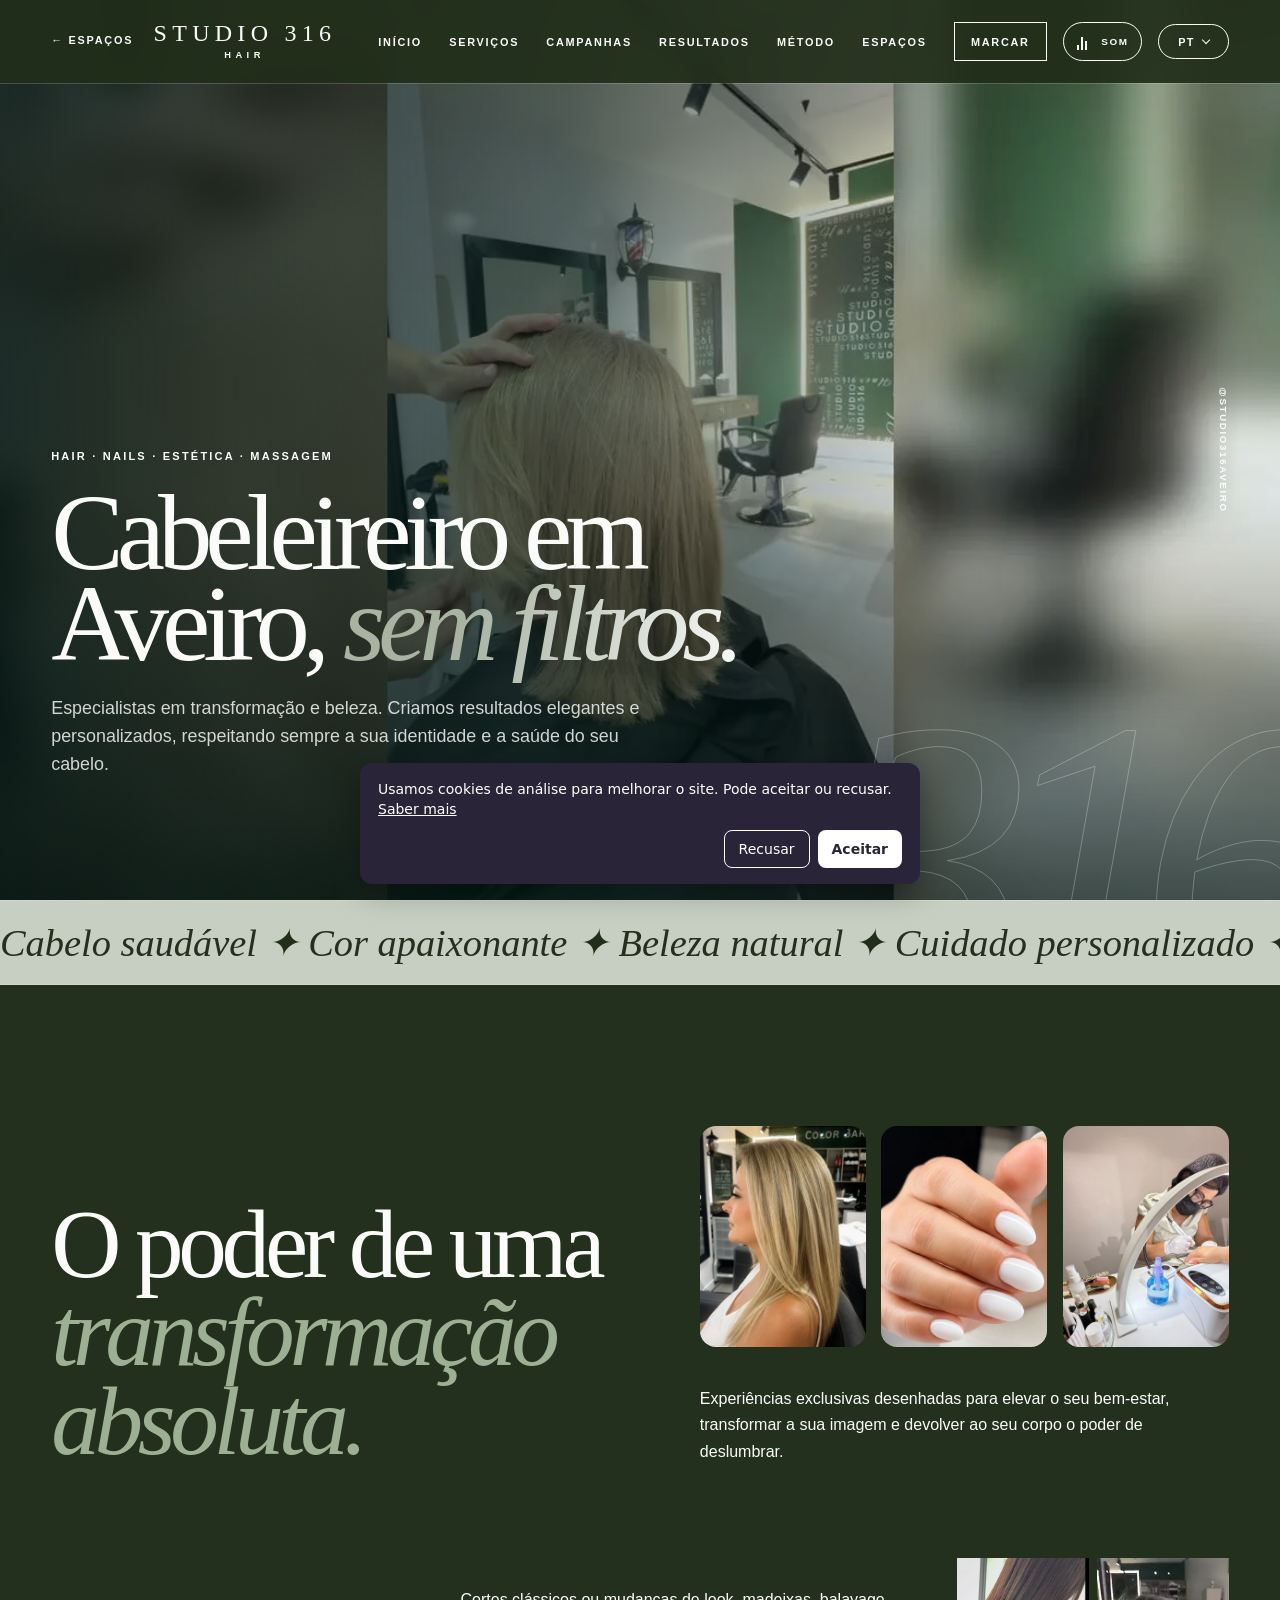
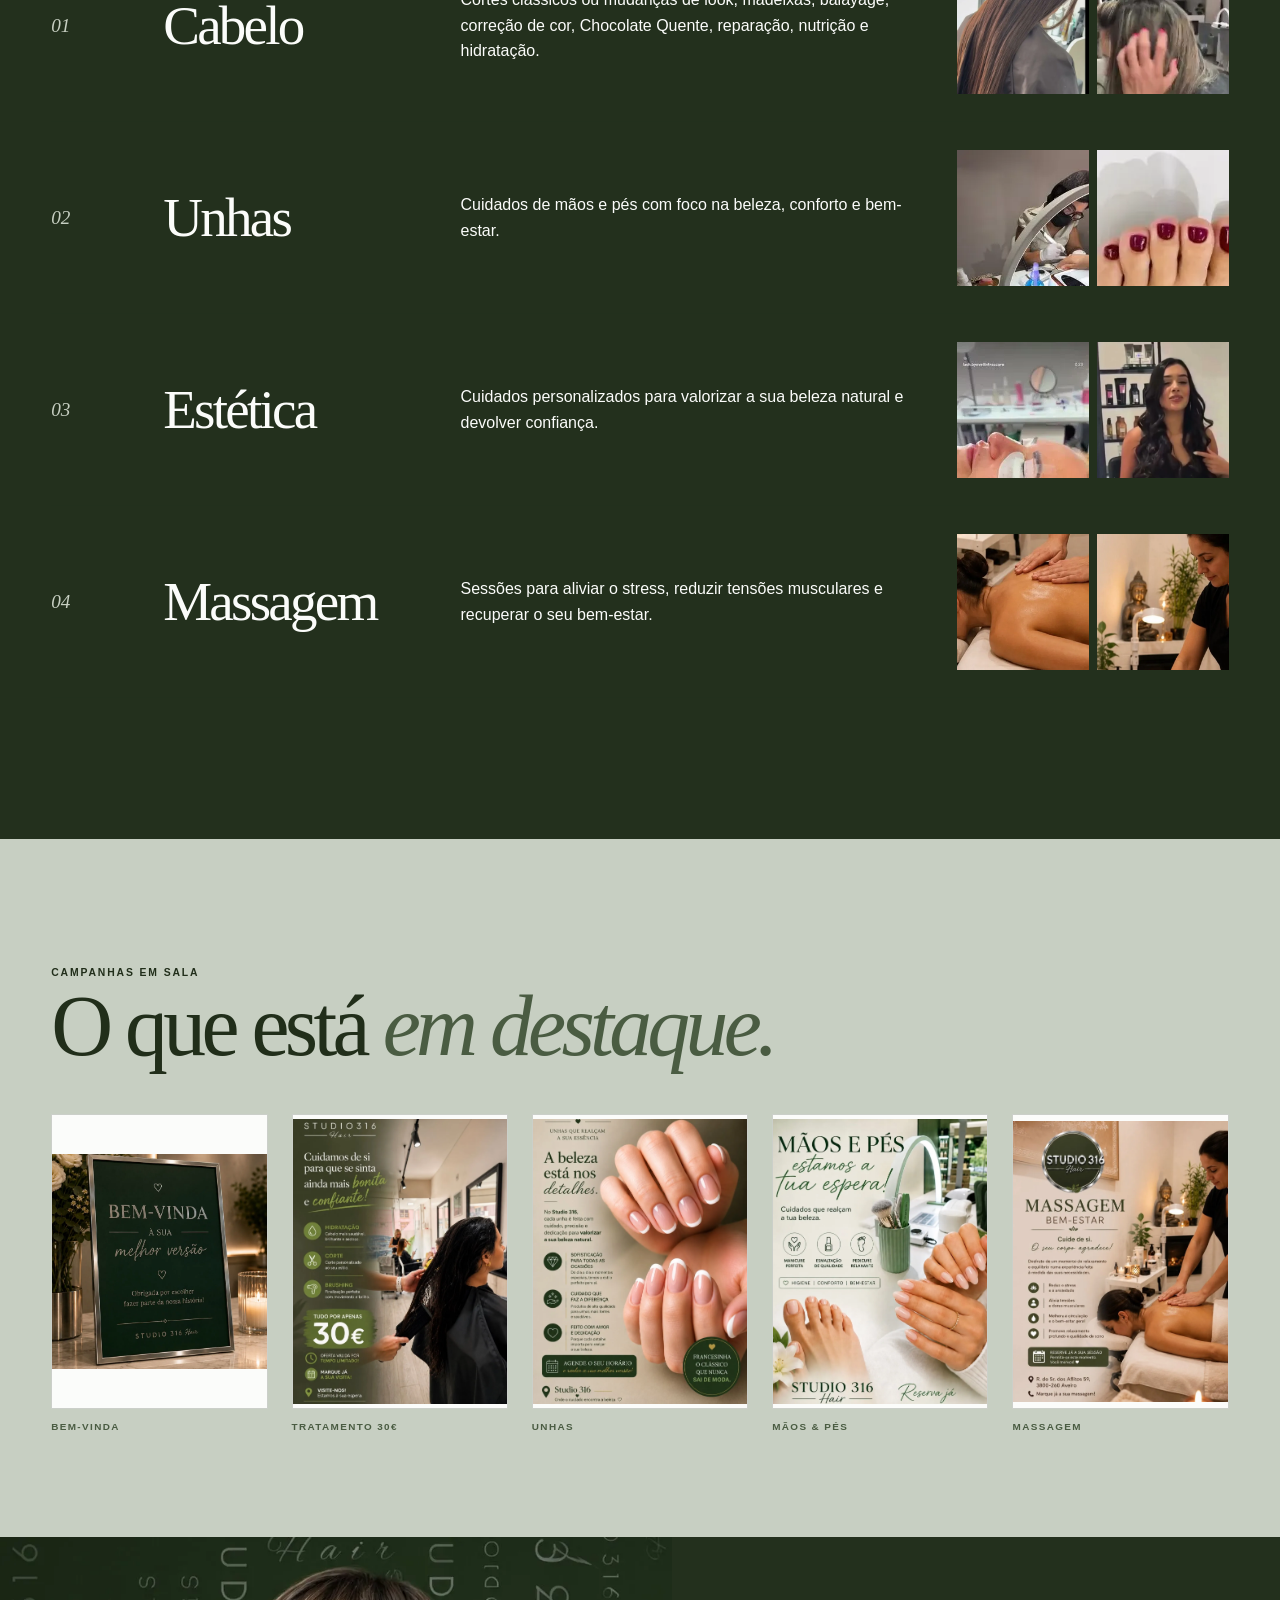
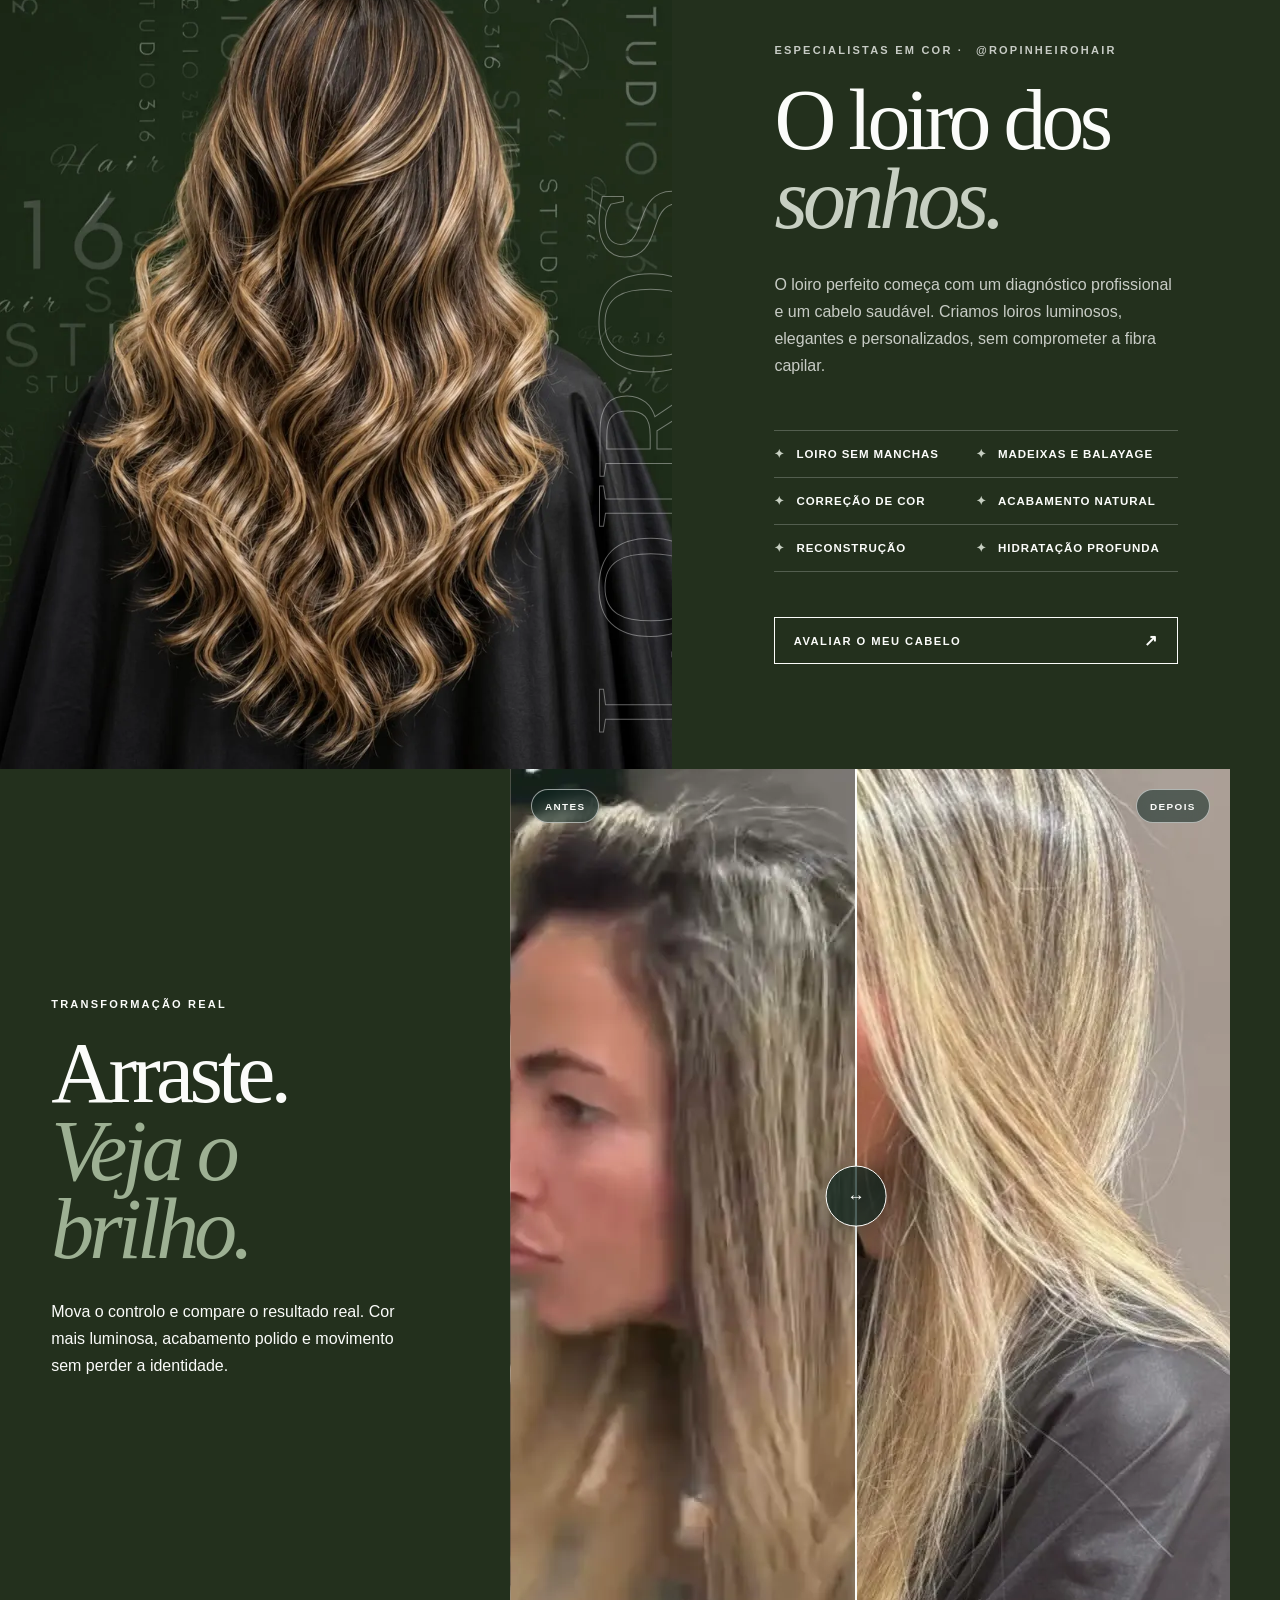
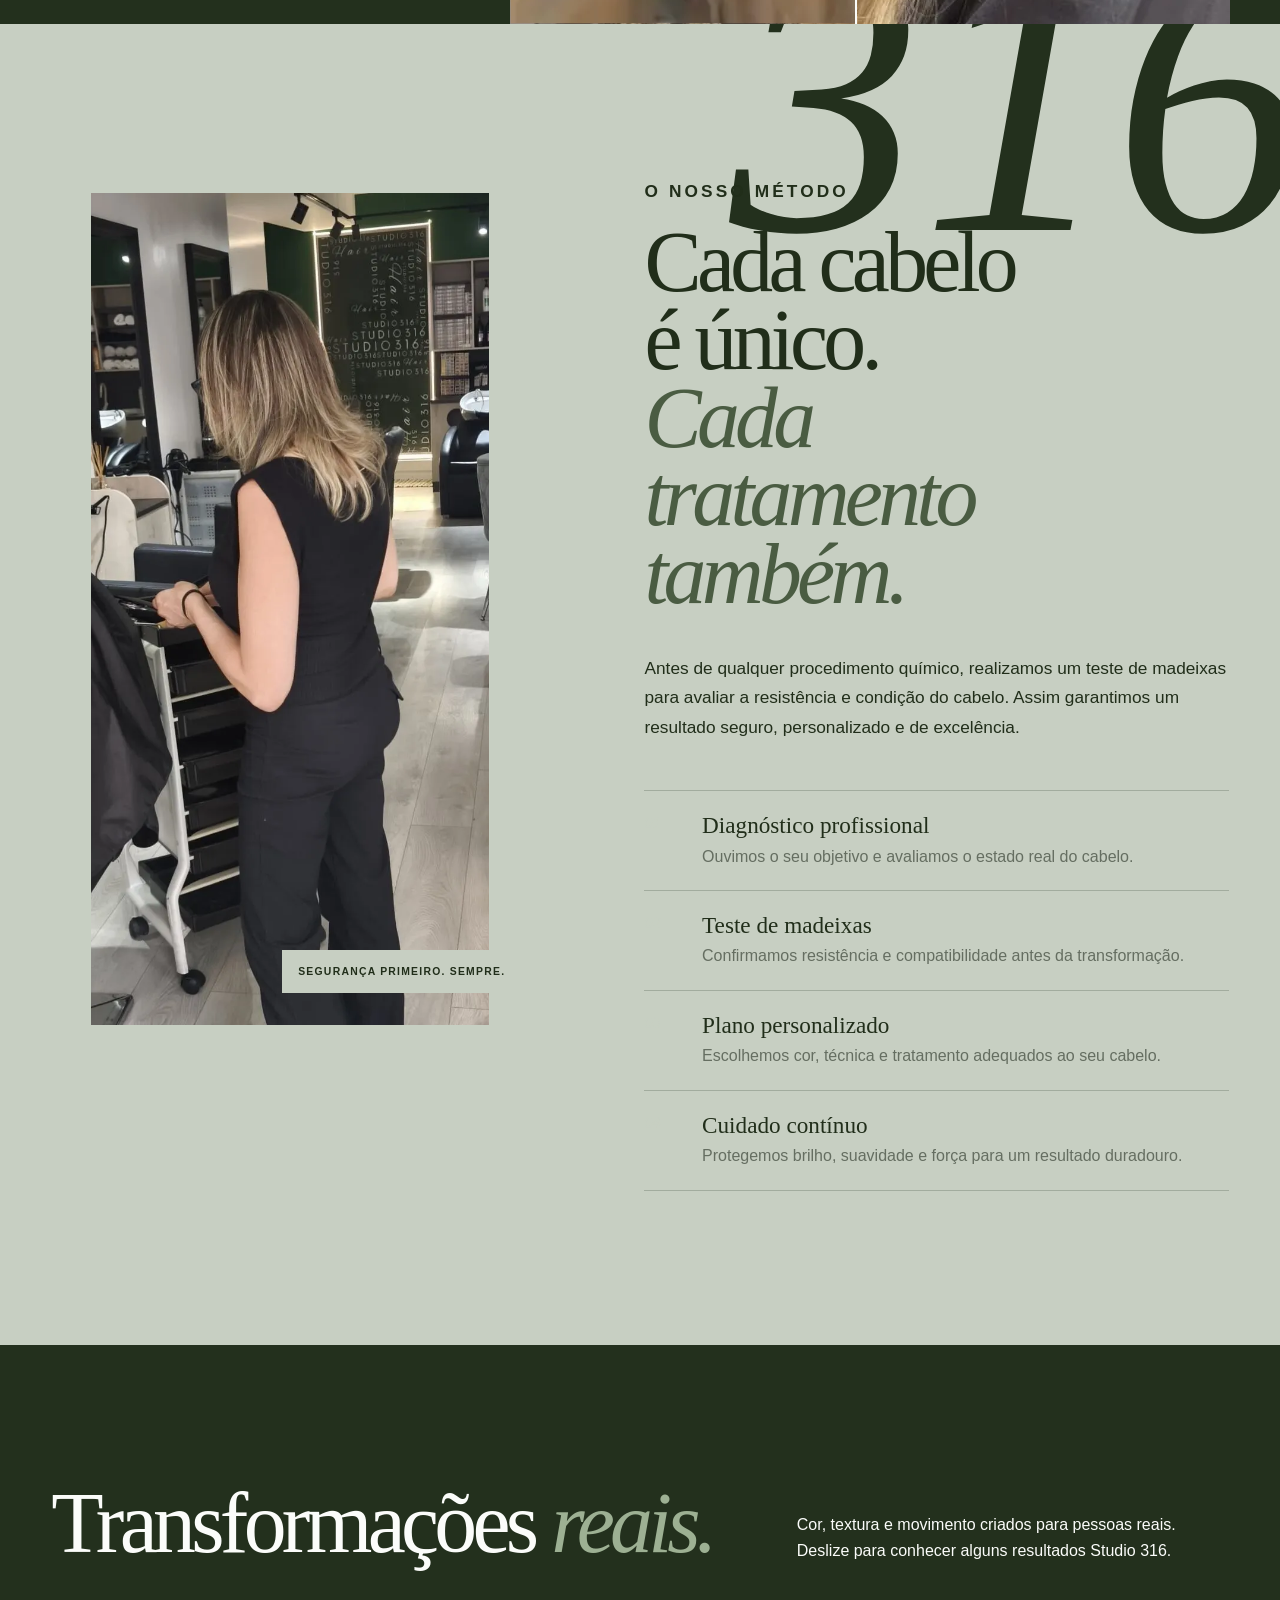
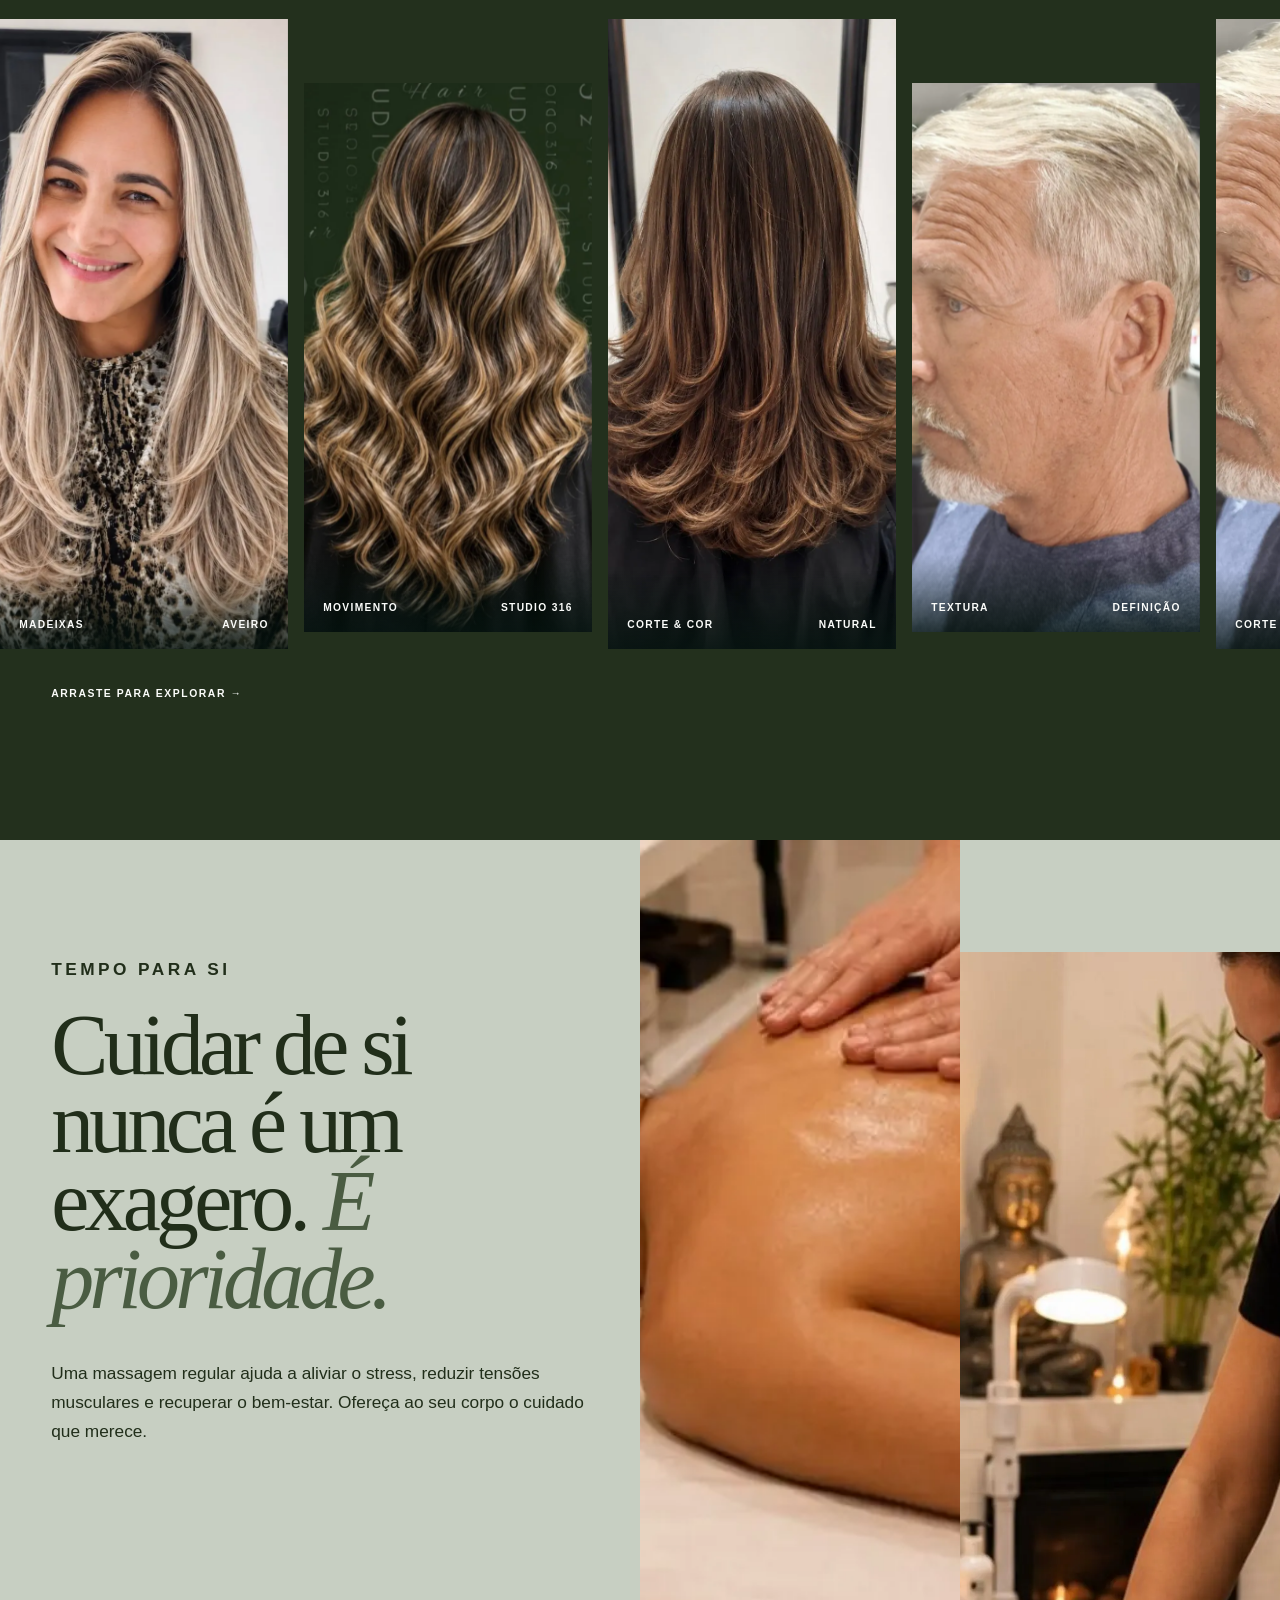
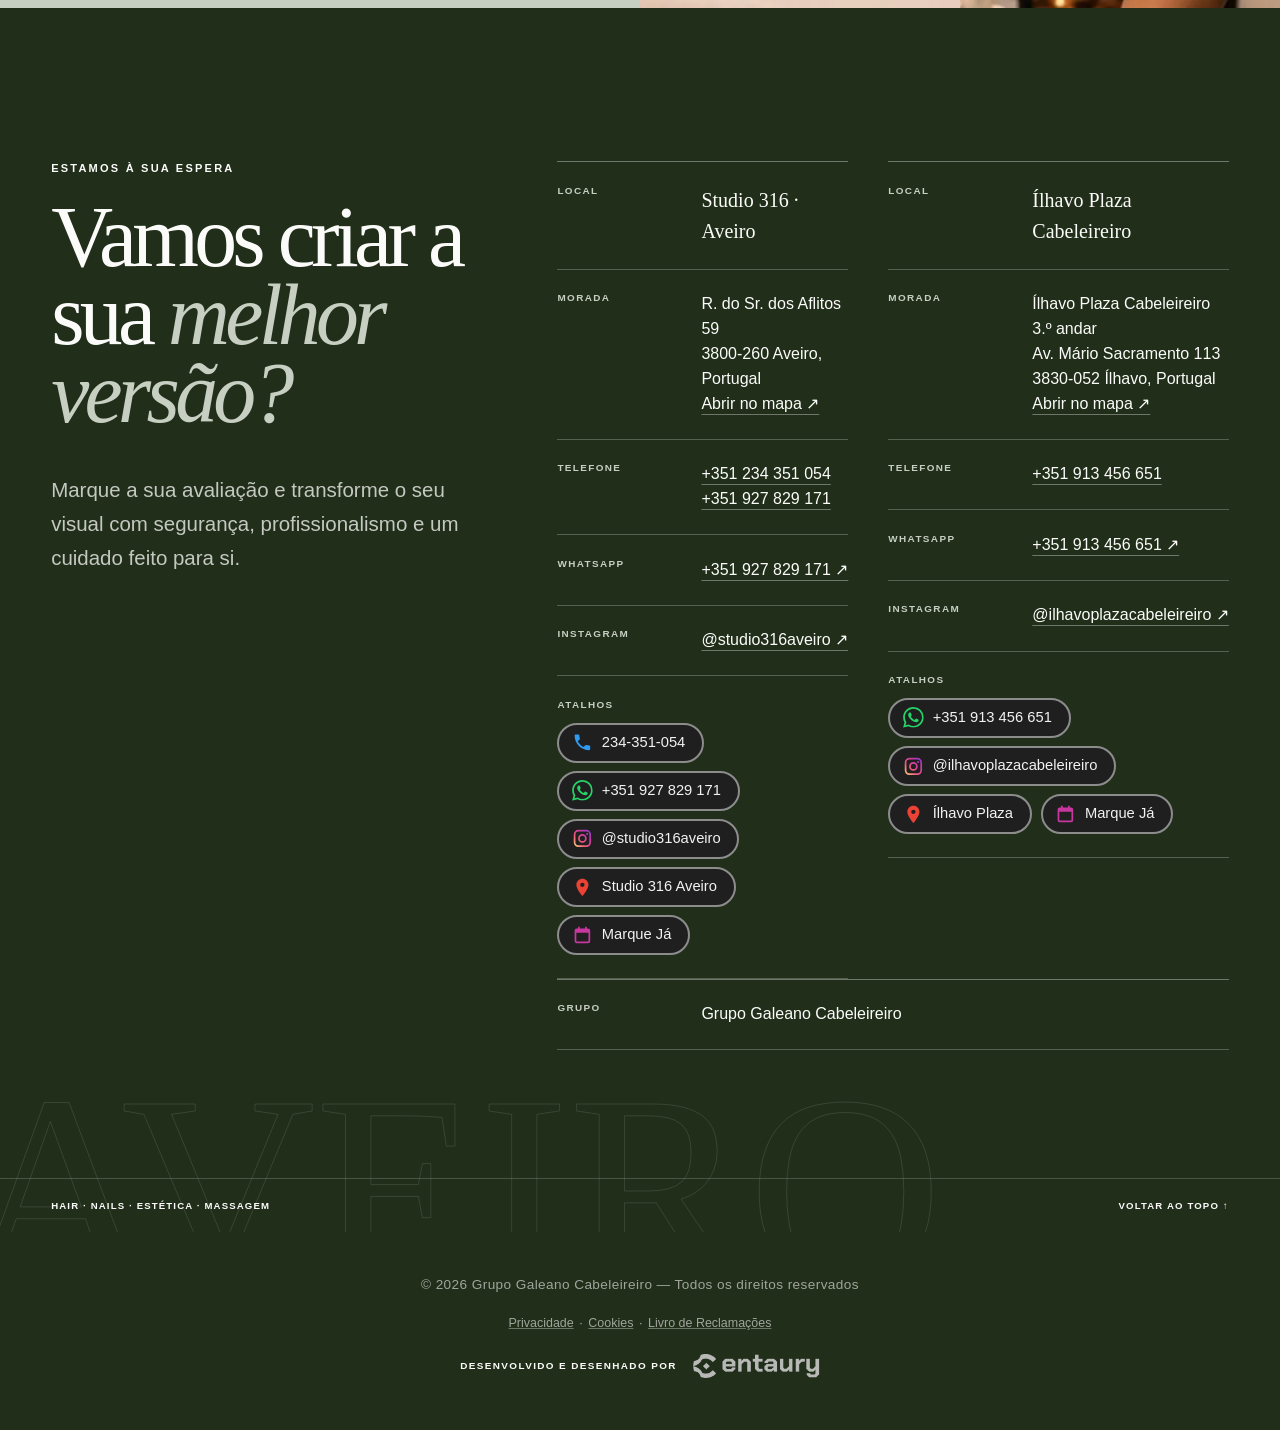
==== commit 9d384040: "Optimización de imágenes y vídeo: WebP + recompresión, −44% de peso Imágenes (90 fotos + 12 posters " ====
--- a/aveiro.html
+++ b/aveiro.html
@@ -120,7 +120,7 @@
   <main id="conteudo">
     <section class="hero" id="inicio" aria-label="Studio 316 Aveiro">
       <div class="hero-media">
-        <video autoplay muted loop playsinline poster="videos/apresentacao-poster.jpg" aria-label="Apresentação do Studio 316: espaço, diagnóstico, tratamento e resultado">
+        <video autoplay muted loop playsinline poster="videos/apresentacao-poster.webp" aria-label="Apresentação do Studio 316: espaço, diagnóstico, tratamento e resultado">
           <source src="videos/apresentacao-studio316.mp4" type="video/mp4">
         </video>
       </div>
@@ -157,9 +157,9 @@
       <div class="services-head">
         <h2 class="section-heading reveal" id="services-title">O poder de uma <em>transformação absoluta.</em></h2>
         <div class="services-media" aria-hidden="true">
-          <img src="assets/img/pilar-cabelo.jpg" alt="" loading="lazy" decoding="async" width="720" height="960">
-          <img src="assets/img/pilar-unhas.jpg" alt="" loading="lazy" decoding="async" width="720" height="960">
-          <img src="assets/img/pilar-estetica.jpg" alt="" loading="lazy" decoding="async" width="720" height="960">
+          <img src="assets/img/pilar-cabelo.webp" alt="" loading="lazy" decoding="async" width="720" height="960">
+          <img src="assets/img/pilar-unhas.webp" alt="" loading="lazy" decoding="async" width="720" height="960">
+          <img src="assets/img/pilar-estetica.webp" alt="" loading="lazy" decoding="async" width="720" height="960">
         </div>
         <p class="reveal">Experiências exclusivas desenhadas para elevar o seu bem-estar, transformar a sua imagem e devolver ao seu corpo o poder de deslumbrar.</p>
       </div>
@@ -168,25 +168,25 @@
           <span class="service-number">01</span>
           <h3>Cabelo</h3>
           <p>Cortes clássicos ou mudanças de look, madeixas, balayage, correção de cor, Chocolate Quente, reparação, nutrição e hidratação.</p>
-          <div class="service-thumb"><video muted loop playsinline preload="metadata" poster="videos/ig/poster/cabelo-merece-melhor.jpg" aria-label="O seu cabelo merece o melhor"><source src="videos/ig/cabelo-merece-melhor.mp4" type="video/mp4"></video><video muted loop playsinline preload="metadata" poster="videos/ig/poster/loiro-dos-sonhos.jpg" aria-label="Resultado de loiro luminoso"><source src="videos/ig/loiro-dos-sonhos.mp4" type="video/mp4"></video></div>
+          <div class="service-thumb"><video muted loop playsinline preload="metadata" poster="videos/ig/poster/cabelo-merece-melhor.webp" aria-label="O seu cabelo merece o melhor"><source src="videos/ig/cabelo-merece-melhor.mp4" type="video/mp4"></video><video muted loop playsinline preload="metadata" poster="videos/ig/poster/loiro-dos-sonhos.webp" aria-label="Resultado de loiro luminoso"><source src="videos/ig/loiro-dos-sonhos.mp4" type="video/mp4"></video></div>
         </article>
         <article class="service reveal">
           <span class="service-number">02</span>
           <h3>Unhas</h3>
           <p>Cuidados de mãos e pés com foco na beleza, conforto e bem-estar.</p>
-          <div class="service-thumb"><video muted loop playsinline preload="metadata" poster="videos/ig/poster/unhas.jpg" aria-label="Trabalho de unhas no Studio 316"><source src="videos/ig/unhas.mp4" type="video/mp4"></video><img src="trabalhos/29.jpg" alt="Pedicure em vinho no Studio 316" loading="lazy" width="256" height="328"></div>
+          <div class="service-thumb"><video muted loop playsinline preload="metadata" poster="videos/ig/poster/unhas.webp" aria-label="Trabalho de unhas no Studio 316"><source src="videos/ig/unhas.mp4" type="video/mp4"></video><img src="trabalhos/29.webp" alt="Pedicure em vinho no Studio 316" loading="lazy" width="256" height="328"></div>
         </article>
         <article class="service reveal">
           <span class="service-number">03</span>
           <h3>Estética</h3>
           <p>Cuidados personalizados para valorizar a sua beleza natural e devolver confiança.</p>
-          <div class="service-thumb"><video data-slow="0.3" muted loop playsinline preload="metadata" poster="videos/ig/poster/campanha-lancamento.jpg" aria-label="Tratamento de estética no Studio 316"><source src="videos/ig/campanha-lancamento.mp4" type="video/mp4"></video><video muted loop playsinline preload="metadata" poster="videos/ig/poster/marcacao-telefone.jpg" aria-label="Faça já a sua marcação"><source src="videos/ig/marcacao-telefone.mp4" type="video/mp4"></video></div>
+          <div class="service-thumb"><video data-slow="0.3" muted loop playsinline preload="metadata" poster="videos/ig/poster/campanha-lancamento.webp" aria-label="Tratamento de estética no Studio 316"><source src="videos/ig/campanha-lancamento.mp4" type="video/mp4"></video><video muted loop playsinline preload="metadata" poster="videos/ig/poster/marcacao-telefone.webp" aria-label="Faça já a sua marcação"><source src="videos/ig/marcacao-telefone.mp4" type="video/mp4"></video></div>
         </article>
         <article class="service reveal">
           <span class="service-number">04</span>
           <h3>Massagem</h3>
           <p>Sessões para aliviar o stress, reduzir tensões musculares e recuperar o seu bem-estar.</p>
-          <div class="service-thumb"><img src="assets/img/massagem-1.jpg" alt="Massagem de costas no Studio 316" loading="lazy" width="900" height="605"><img src="assets/img/massagem-2.jpg" alt="Sala de massagem do Studio 316 com velas e ambiente de relaxamento" loading="lazy" width="900" height="1080"></div>
+          <div class="service-thumb"><img src="assets/img/massagem-1.webp" alt="Massagem de costas no Studio 316" loading="lazy" width="900" height="605"><img src="assets/img/massagem-2.webp" alt="Sala de massagem do Studio 316 com velas e ambiente de relaxamento" loading="lazy" width="900" height="1080"></div>
         </article>
       </div>
     </section>
@@ -197,17 +197,17 @@
         <h2 class="section-heading reveal" id="flyers-title">O que está <em>em destaque.</em></h2>
       </div>
       <div class="flyer-grid">
-        <figure class="flyer"><img src="3918741754922279733.jpg" alt="Cartaz de boas-vindas: Bem-vinda à sua melhor versão" loading="lazy" width="1274" height="1274"><figcaption>Bem-vinda</figcaption></figure>
-        <figure class="flyer"><img src="3921710401537984751.jpg" alt="Panfleto da campanha de tratamento a 30€" loading="lazy" width="1050" height="1400"><figcaption>Tratamento 30€</figcaption></figure>
-        <figure class="flyer"><img src="3922932102586318984.jpg" alt="Panfleto de unhas: a beleza está nos detalhes" loading="lazy" width="1050" height="1400"><figcaption>Unhas</figcaption></figure>
-        <figure class="flyer"><img src="3933440303245239388.jpg" alt="Panfleto de mãos e pés do Studio 316" loading="lazy" width="1050" height="1400"><figcaption>Mãos & pés</figcaption></figure>
-        <figure class="flyer"><img src="3938140371328048420.jpg" alt="Panfleto de massagem e bem-estar do Studio 316" loading="lazy" width="1071" height="1400"><figcaption>Massagem</figcaption></figure>
+        <figure class="flyer"><img src="3918741754922279733.webp" alt="Cartaz de boas-vindas: Bem-vinda à sua melhor versão" loading="lazy" width="1274" height="1274"><figcaption>Bem-vinda</figcaption></figure>
+        <figure class="flyer"><img src="3921710401537984751.webp" alt="Panfleto da campanha de tratamento a 30€" loading="lazy" width="1050" height="1400"><figcaption>Tratamento 30€</figcaption></figure>
+        <figure class="flyer"><img src="3922932102586318984.webp" alt="Panfleto de unhas: a beleza está nos detalhes" loading="lazy" width="1050" height="1400"><figcaption>Unhas</figcaption></figure>
+        <figure class="flyer"><img src="3933440303245239388.webp" alt="Panfleto de mãos e pés do Studio 316" loading="lazy" width="1050" height="1400"><figcaption>Mãos & pés</figcaption></figure>
+        <figure class="flyer"><img src="3938140371328048420.webp" alt="Panfleto de massagem e bem-estar do Studio 316" loading="lazy" width="1071" height="1400"><figcaption>Massagem</figcaption></figure>
       </div>
     </section>
 
     <section class="feature" aria-labelledby="blonde-title">
       <div class="feature-media">
-        <img src="3922471290344109905.jpg" alt="Madeixas longas e luminosas realizadas no Studio 316" loading="lazy" width="1332" height="1400">
+        <img src="3922471290344109905.webp" alt="Madeixas longas e luminosas realizadas no Studio 316" loading="lazy" width="1332" height="1400">
       </div>
       <div class="feature-copy reveal">
         <p class="eyebrow">Especialistas em cor · <a href="https://www.instagram.com/ropinheirohair/" target="_blank" rel="noreferrer"><span translate="no">@ropinheirohair</span></a></p>
@@ -227,8 +227,8 @@
         <p>Mova o controlo e compare o resultado real. Cor mais luminosa, acabamento polido e movimento sem perder a identidade.</p>
       </div>
       <div class="compare">
-        <img src="assets/img/transform-after.jpg" alt="Resultado depois da transformação: cabelo loiro luminoso e polido" loading="lazy" width="720" height="1280">
-        <div class="compare-layer"><img src="assets/img/transform-before.jpg" alt="Cabelo antes da transformação" loading="lazy" width="720" height="1280"></div>
+        <img src="assets/img/transform-after.webp" alt="Resultado depois da transformação: cabelo loiro luminoso e polido" loading="lazy" width="720" height="1280">
+        <div class="compare-layer"><img src="assets/img/transform-before.webp" alt="Cabelo antes da transformação" loading="lazy" width="720" height="1280"></div>
         <span class="compare-label before">Antes</span>
         <span class="compare-label after">Depois</span>
         <input class="compare-range" type="range" min="0" max="100" value="48" aria-label="Comparar cabelo antes e depois">
@@ -238,7 +238,7 @@
 
     <section class="diagnosis" id="sobre" aria-labelledby="diagnosis-title">
       <figure class="diagnosis-media reveal">
-        <img src="3926900488737946808_3926900427653664959.jpg" alt="Profissional do Studio 316 a trabalhar no salão" loading="lazy" width="1400" height="1400">
+        <img src="3926900488737946808_3926900427653664959.webp" alt="Profissional do Studio 316 a trabalhar no salão" loading="lazy" width="1400" height="1400">
         <figcaption>Segurança primeiro. Sempre.</figcaption>
       </figure>
       <div class="diagnosis-copy reveal">
@@ -264,36 +264,36 @@
         </div>
       </div>
       <div class="gallery" aria-label="Galeria de trabalhos Studio 316">
-        <figure class="shot"><img src="3938293768719042995.jpg" alt="Cliente com cabelo loiro longo e iluminado" loading="lazy" width="1320" height="1307"><figcaption><span>Madeixas</span><span>Aveiro</span></figcaption></figure>
-        <figure class="shot"><video muted loop playsinline preload="metadata" poster="3922471290344109905.jpg"><source src="videos/3922489808254948253.mp4" type="video/mp4"></video><figcaption><span>Movimento</span><span translate="no">Studio 316</span></figcaption></figure>
-        <figure class="shot"><img src="3921760146377798634.jpg" alt="Corte em camadas com reflexos caramelo" loading="lazy" width="1050" height="1400"><figcaption><span>Corte & cor</span><span>Natural</span></figcaption></figure>
-        <figure class="shot"><video muted loop playsinline preload="metadata" poster="3926900488737946808_3926900421664398262.jpg"><source src="videos/3936699251624716149.mp4" type="video/mp4"></video><figcaption><span>Textura</span><span>Definição</span></figcaption></figure>
-        <figure class="shot"><img src="3926900488737946808_3926900421664398262.jpg" alt="Corte masculino realizado no Studio 316" loading="lazy" width="1400" height="1400"><figcaption><span>Corte</span><span>Precisão</span></figcaption></figure>
-        <figure class="shot"><img src="trabalhos/29.jpg" alt="Pedicure em vinho no Studio 316" loading="lazy" width="256" height="328"><figcaption><span>Mãos &amp; pés</span><span>Cuidado</span></figcaption></figure>
-        <figure class="shot"><video muted loop playsinline preload="metadata" poster="videos/ig/poster/loiro-dos-sonhos.jpg"><source src="videos/ig/loiro-dos-sonhos.mp4" type="video/mp4"></video><figcaption><span>Loiro dos sonhos</span><span>Cor</span></figcaption></figure>
-        <figure class="shot"><video muted loop playsinline preload="metadata" poster="videos/ig/poster/tecnica-oreo.jpg"><source src="videos/ig/tecnica-oreo.mp4" type="video/mp4"></video><figcaption><span>Técnica Oreo</span><span>Madeixas vermelhas</span></figcaption></figure>
-        <figure class="shot"><video muted loop playsinline preload="metadata" poster="videos/ig/poster/honey-copper.jpg"><source src="videos/ig/honey-copper.mp4" type="video/mp4"></video><figcaption><span><span translate="no">Honey Copper</span></span><span translate="no">Redken</span></figcaption></figure>
-        <figure class="shot"><video muted loop playsinline preload="metadata" poster="videos/ig/poster/protein-gloss.jpg"><source src="videos/ig/protein-gloss.mp4" type="video/mp4"></video><figcaption><span><span translate="no">Protein Gloss</span></span><span>Tratamento</span></figcaption></figure>
-        <figure class="shot"><video muted loop playsinline preload="metadata" poster="videos/ig/poster/teste-madeixas.jpg"><source src="videos/ig/teste-madeixas.mp4" type="video/mp4"></video><figcaption><span>Teste de madeixas</span><span>Diagnóstico</span></figcaption></figure>
-        <figure class="shot"><video muted loop playsinline preload="metadata" poster="videos/ig/poster/avaliacao.jpg"><source src="videos/ig/avaliacao.mp4" type="video/mp4"></video><figcaption><span>Avaliação</span><span translate="no">Studio 316</span></figcaption></figure>
-        <figure class="shot"><img src="trabalhos/01.jpg" alt="Cabelo castanho liso com brilho espelhado" loading="lazy" width="750" height="1000"><figcaption><span>Castanho</span><span>Brilho</span></figcaption></figure>
-        <figure class="shot"><img src="trabalhos/02.jpg" alt="Balayage loiro com ondas largas" loading="lazy" width="807" height="1000"><figcaption><span>Balayage</span><span>Ondas</span></figcaption></figure>
-        <figure class="shot"><img src="trabalhos/03.jpg" alt="Cabelo comprido ondulado no painel Studio 316" loading="lazy" width="521" height="1000"><figcaption><span>Ondas</span><span translate="no">Studio 316</span></figcaption></figure>
-        <figure class="shot"><img src="trabalhos/04.jpg" alt="Castanho natural com movimento" loading="lazy" width="1000" height="1000"><figcaption><span>Castanho</span><span>Movimento</span></figcaption></figure>
-        <figure class="shot"><img src="trabalhos/05.jpg" alt="Castanho com reflexos caramelo" loading="lazy" width="1000" height="1000"><figcaption><span>Reflexos</span><span>Caramelo</span></figcaption></figure>
-        <figure class="shot"><img src="trabalhos/06.jpg" alt="Loiro platinado em cabelo comprido" loading="lazy" width="1000" height="1000"><figcaption><span>Loiro</span><span>Platinado</span></figcaption></figure>
-        <figure class="shot"><img src="trabalhos/07.jpg" alt="Coloração criativa em vermelho sobre base escura" loading="lazy" width="864" height="1000"><figcaption><span>Cor criativa</span><span>Vermelho</span></figcaption></figure>
-        <figure class="shot"><img src="trabalhos/08.jpg" alt="Cliente com loiro mel e corte em camadas" loading="lazy" width="1000" height="990"><figcaption><span>Loiro mel</span><span>Camadas</span></figcaption></figure>
-        <figure class="shot"><img src="trabalhos/09.jpg" alt="Ombré ondulado fotografado no painel Studio 316" loading="lazy" width="764" height="1000"><figcaption><span>Ombré</span><span translate="no">Studio 316</span></figcaption></figure>
-        <figure class="shot"><img src="trabalhos/10.jpg" alt="Castanho ondulado com muito volume" loading="lazy" width="1000" height="1000"><figcaption><span>Castanho</span><span>Volume</span></figcaption></figure>
-        <figure class="shot"><img src="trabalhos/11.jpg" alt="Madeixas loiras em corte médio" loading="lazy" width="1000" height="1000"><figcaption><span>Madeixas</span><span>Corte médio</span></figcaption></figure>
-        <figure class="shot"><img src="trabalhos/12.jpg" alt="Castanho escuro liso e polido" loading="lazy" width="1000" height="1000"><figcaption><span>Liso</span><span>Polido</span></figcaption></figure>
-        <figure class="shot"><img src="trabalhos/13.jpg" alt="Ondas soltas em castanho no painel Studio 316" loading="lazy" width="1000" height="910"><figcaption><span>Ondas</span><span translate="no">Studio 316</span></figcaption></figure>
-        <figure class="shot"><img src="trabalhos/14.jpg" alt="Loiro mel comprido e liso" loading="lazy" width="750" height="1000"><figcaption><span>Loiro mel</span><span>Comprimento</span></figcaption></figure>
-        <figure class="shot"><img src="trabalhos/15.jpg" alt="Loiro luminoso com corte em camadas" loading="lazy" width="1000" height="1000"><figcaption><span>Loiro</span><span>Luminoso</span></figcaption></figure>
-        <figure class="shot"><img src="trabalhos/16.jpg" alt="Balayage natural com ondas suaves" loading="lazy" width="1000" height="1000"><figcaption><span>Balayage</span><span>Natural</span></figcaption></figure>
-        <figure class="shot"><img src="trabalhos/17.jpg" alt="Caracóis definidos e com brilho" loading="lazy" width="1000" height="1000"><figcaption><span>Caracóis</span><span>Definição</span></figcaption></figure>
-        <figure class="shot"><img src="trabalhos/18.jpg" alt="Loiro claro liso com pontas polidas" loading="lazy" width="563" height="1000"><figcaption><span>Loiro</span><span>Liso</span></figcaption></figure>
+        <figure class="shot"><img src="3938293768719042995.webp" alt="Cliente com cabelo loiro longo e iluminado" loading="lazy" width="1320" height="1307"><figcaption><span>Madeixas</span><span>Aveiro</span></figcaption></figure>
+        <figure class="shot"><video muted loop playsinline preload="metadata" poster="3922471290344109905.webp"><source src="videos/3922489808254948253.mp4" type="video/mp4"></video><figcaption><span>Movimento</span><span translate="no">Studio 316</span></figcaption></figure>
+        <figure class="shot"><img src="3921760146377798634.webp" alt="Corte em camadas com reflexos caramelo" loading="lazy" width="1050" height="1400"><figcaption><span>Corte & cor</span><span>Natural</span></figcaption></figure>
+        <figure class="shot"><video muted loop playsinline preload="metadata" poster="3926900488737946808_3926900421664398262.webp"><source src="videos/3936699251624716149.mp4" type="video/mp4"></video><figcaption><span>Textura</span><span>Definição</span></figcaption></figure>
+        <figure class="shot"><img src="3926900488737946808_3926900421664398262.webp" alt="Corte masculino realizado no Studio 316" loading="lazy" width="1400" height="1400"><figcaption><span>Corte</span><span>Precisão</span></figcaption></figure>
+        <figure class="shot"><img src="trabalhos/29.webp" alt="Pedicure em vinho no Studio 316" loading="lazy" width="256" height="328"><figcaption><span>Mãos &amp; pés</span><span>Cuidado</span></figcaption></figure>
+        <figure class="shot"><video muted loop playsinline preload="metadata" poster="videos/ig/poster/loiro-dos-sonhos.webp"><source src="videos/ig/loiro-dos-sonhos.mp4" type="video/mp4"></video><figcaption><span>Loiro dos sonhos</span><span>Cor</span></figcaption></figure>
+        <figure class="shot"><video muted loop playsinline preload="metadata" poster="videos/ig/poster/tecnica-oreo.webp"><source src="videos/ig/tecnica-oreo.mp4" type="video/mp4"></video><figcaption><span>Técnica Oreo</span><span>Madeixas vermelhas</span></figcaption></figure>
+        <figure class="shot"><video muted loop playsinline preload="metadata" poster="videos/ig/poster/honey-copper.webp"><source src="videos/ig/honey-copper.mp4" type="video/mp4"></video><figcaption><span><span translate="no">Honey Copper</span></span><span translate="no">Redken</span></figcaption></figure>
+        <figure class="shot"><video muted loop playsinline preload="metadata" poster="videos/ig/poster/protein-gloss.webp"><source src="videos/ig/protein-gloss.mp4" type="video/mp4"></video><figcaption><span><span translate="no">Protein Gloss</span></span><span>Tratamento</span></figcaption></figure>
+        <figure class="shot"><video muted loop playsinline preload="metadata" poster="videos/ig/poster/teste-madeixas.webp"><source src="videos/ig/teste-madeixas.mp4" type="video/mp4"></video><figcaption><span>Teste de madeixas</span><span>Diagnóstico</span></figcaption></figure>
+        <figure class="shot"><video muted loop playsinline preload="metadata" poster="videos/ig/poster/avaliacao.webp"><source src="videos/ig/avaliacao.mp4" type="video/mp4"></video><figcaption><span>Avaliação</span><span translate="no">Studio 316</span></figcaption></figure>
+        <figure class="shot"><img src="trabalhos/01.webp" alt="Cabelo castanho liso com brilho espelhado" loading="lazy" width="750" height="1000"><figcaption><span>Castanho</span><span>Brilho</span></figcaption></figure>
+        <figure class="shot"><img src="trabalhos/02.webp" alt="Balayage loiro com ondas largas" loading="lazy" width="807" height="1000"><figcaption><span>Balayage</span><span>Ondas</span></figcaption></figure>
+        <figure class="shot"><img src="trabalhos/03.webp" alt="Cabelo comprido ondulado no painel Studio 316" loading="lazy" width="521" height="1000"><figcaption><span>Ondas</span><span translate="no">Studio 316</span></figcaption></figure>
+        <figure class="shot"><img src="trabalhos/04.webp" alt="Castanho natural com movimento" loading="lazy" width="1000" height="1000"><figcaption><span>Castanho</span><span>Movimento</span></figcaption></figure>
+        <figure class="shot"><img src="trabalhos/05.webp" alt="Castanho com reflexos caramelo" loading="lazy" width="1000" height="1000"><figcaption><span>Reflexos</span><span>Caramelo</span></figcaption></figure>
+        <figure class="shot"><img src="trabalhos/06.webp" alt="Loiro platinado em cabelo comprido" loading="lazy" width="1000" height="1000"><figcaption><span>Loiro</span><span>Platinado</span></figcaption></figure>
+        <figure class="shot"><img src="trabalhos/07.webp" alt="Coloração criativa em vermelho sobre base escura" loading="lazy" width="864" height="1000"><figcaption><span>Cor criativa</span><span>Vermelho</span></figcaption></figure>
+        <figure class="shot"><img src="trabalhos/08.webp" alt="Cliente com loiro mel e corte em camadas" loading="lazy" width="1000" height="990"><figcaption><span>Loiro mel</span><span>Camadas</span></figcaption></figure>
+        <figure class="shot"><img src="trabalhos/09.webp" alt="Ombré ondulado fotografado no painel Studio 316" loading="lazy" width="764" height="1000"><figcaption><span>Ombré</span><span translate="no">Studio 316</span></figcaption></figure>
+        <figure class="shot"><img src="trabalhos/10.webp" alt="Castanho ondulado com muito volume" loading="lazy" width="1000" height="1000"><figcaption><span>Castanho</span><span>Volume</span></figcaption></figure>
+        <figure class="shot"><img src="trabalhos/11.webp" alt="Madeixas loiras em corte médio" loading="lazy" width="1000" height="1000"><figcaption><span>Madeixas</span><span>Corte médio</span></figcaption></figure>
+        <figure class="shot"><img src="trabalhos/12.webp" alt="Castanho escuro liso e polido" loading="lazy" width="1000" height="1000"><figcaption><span>Liso</span><span>Polido</span></figcaption></figure>
+        <figure class="shot"><img src="trabalhos/13.webp" alt="Ondas soltas em castanho no painel Studio 316" loading="lazy" width="1000" height="910"><figcaption><span>Ondas</span><span translate="no">Studio 316</span></figcaption></figure>
+        <figure class="shot"><img src="trabalhos/14.webp" alt="Loiro mel comprido e liso" loading="lazy" width="750" height="1000"><figcaption><span>Loiro mel</span><span>Comprimento</span></figcaption></figure>
+        <figure class="shot"><img src="trabalhos/15.webp" alt="Loiro luminoso com corte em camadas" loading="lazy" width="1000" height="1000"><figcaption><span>Loiro</span><span>Luminoso</span></figcaption></figure>
+        <figure class="shot"><img src="trabalhos/16.webp" alt="Balayage natural com ondas suaves" loading="lazy" width="1000" height="1000"><figcaption><span>Balayage</span><span>Natural</span></figcaption></figure>
+        <figure class="shot"><img src="trabalhos/17.webp" alt="Caracóis definidos e com brilho" loading="lazy" width="1000" height="1000"><figcaption><span>Caracóis</span><span>Definição</span></figcaption></figure>
+        <figure class="shot"><img src="trabalhos/18.webp" alt="Loiro claro liso com pontas polidas" loading="lazy" width="563" height="1000"><figcaption><span>Loiro</span><span>Liso</span></figcaption></figure>
       </div>
       <p class="gallery-hint">Arraste para explorar →</p>
     </section>
@@ -307,8 +307,8 @@
         <p>Uma massagem regular ajuda a aliviar o stress, reduzir tensões musculares e recuperar o bem-estar. Ofereça ao seu corpo o cuidado que merece.</p>
       </div>
       <div class="wellbeing-media">
-        <figure><img src="assets/img/massagem-1.jpg" alt="Massagem de costas no Studio 316" loading="lazy" width="900" height="605"></figure>
-        <figure><img src="assets/img/massagem-2.jpg" alt="Sala de massagem do Studio 316 com velas e ambiente de relaxamento" loading="lazy" width="900" height="1080"></figure>
+        <figure><img src="assets/img/massagem-1.webp" alt="Massagem de costas no Studio 316" loading="lazy" width="900" height="605"></figure>
+        <figure><img src="assets/img/massagem-2.webp" alt="Sala de massagem do Studio 316 com velas e ambiente de relaxamento" loading="lazy" width="900" height="1080"></figure>
       </div>
     </section>
 
@@ -362,7 +362,7 @@
   <footer class="signature">
     <p class="signature-copy">© <span id="year" translate="no" class="notranslate">2026</span> <span translate="no" class="notranslate">Grupo Galeano Cabeleireiro</span> — <span>Todos os direitos reservados</span></p>
     <p class="signature-links"><a href="/politica-privacidade.html">Privacidade</a> · <a href="/politica-cookies.html">Cookies</a> · <a href="https://www.livroreclamacoes.pt/Inicio" target="_blank" rel="noopener noreferrer">Livro de Reclamações</a></p>
-    <p class="signature-credit"><span>Desenvolvido e desenhado por</span><a href="https://centaury.net" target="_blank" rel="noreferrer" aria-label="Centaury"><img src="assets/img/entaury-logo.png" alt="entaury" width="215" height="42" loading="lazy"></a></p>
+    <p class="signature-credit"><span>Desenvolvido e desenhado por</span><a href="https://centaury.net" target="_blank" rel="noreferrer" aria-label="Centaury"><img src="assets/img/entaury-logo.webp" alt="entaury" width="215" height="42" loading="lazy"></a></p>
   </footer>
 
   <script src="assets/js/dict.js"></script>
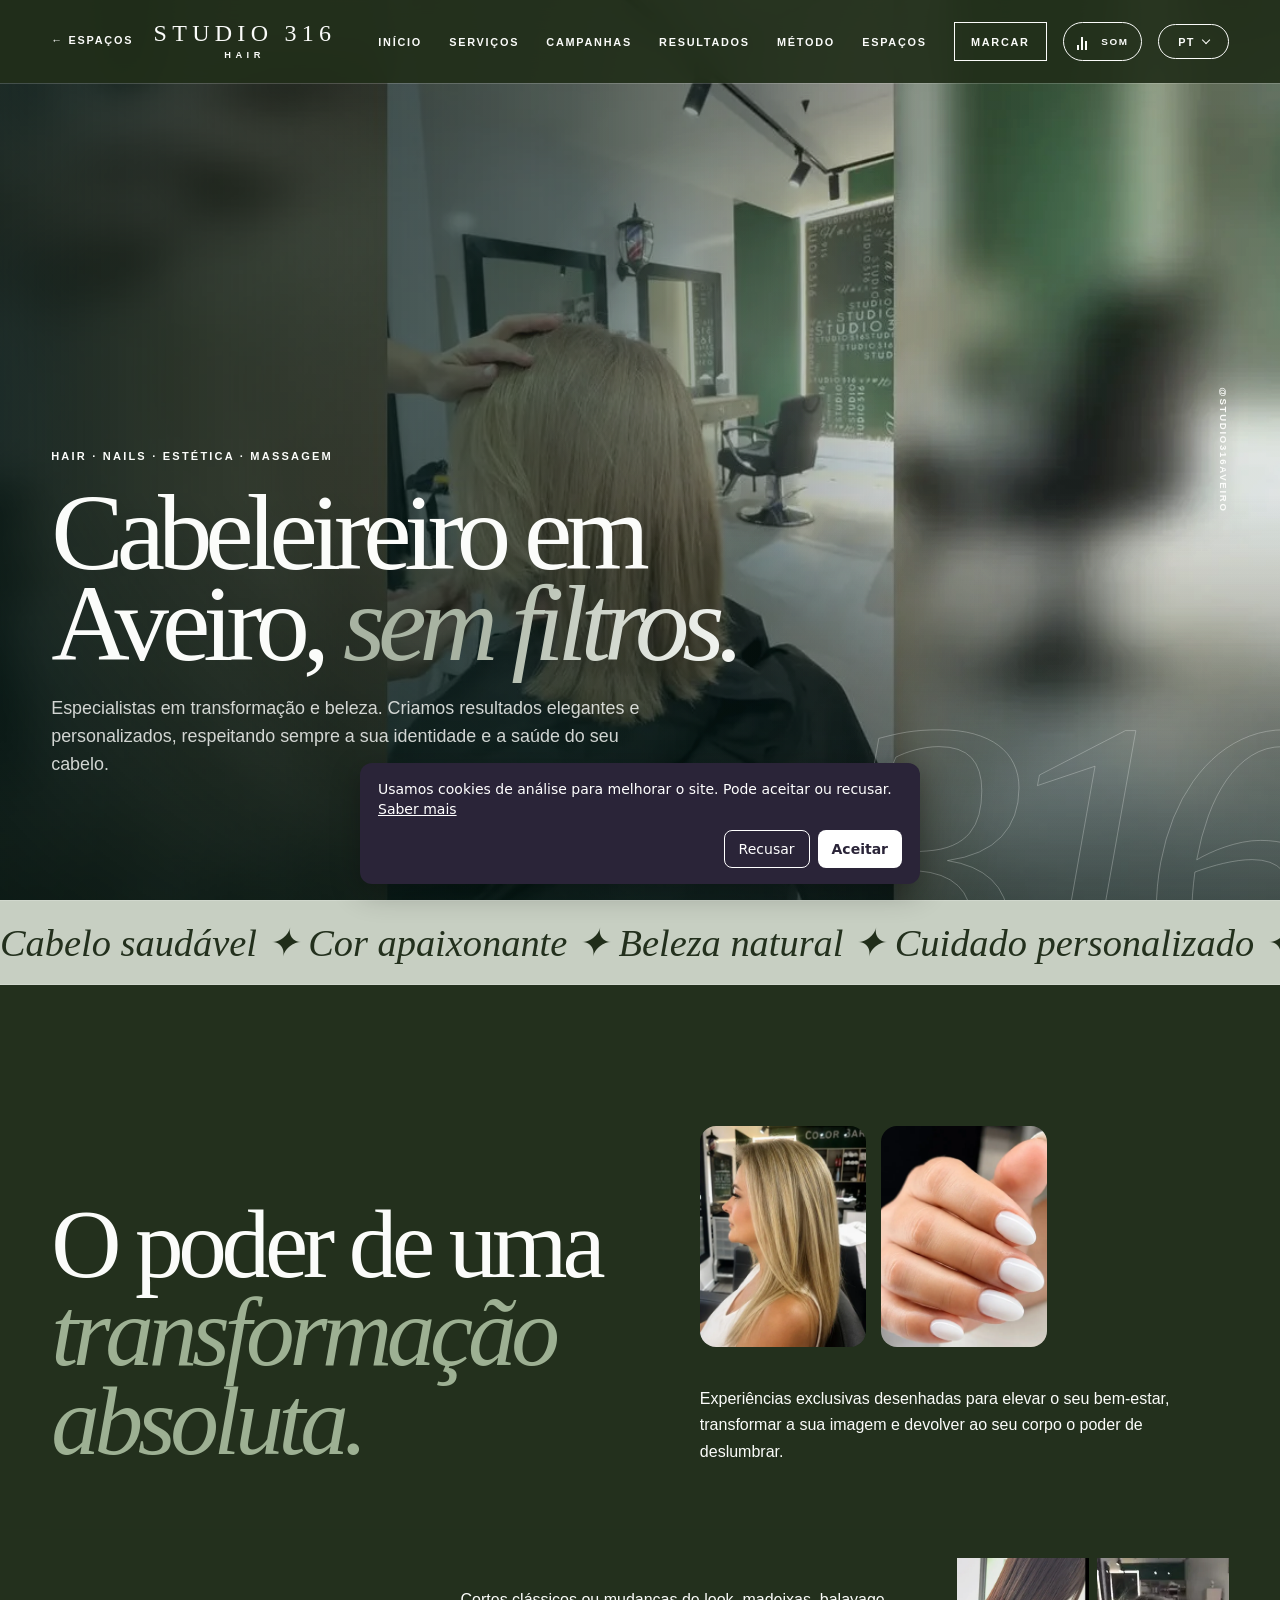
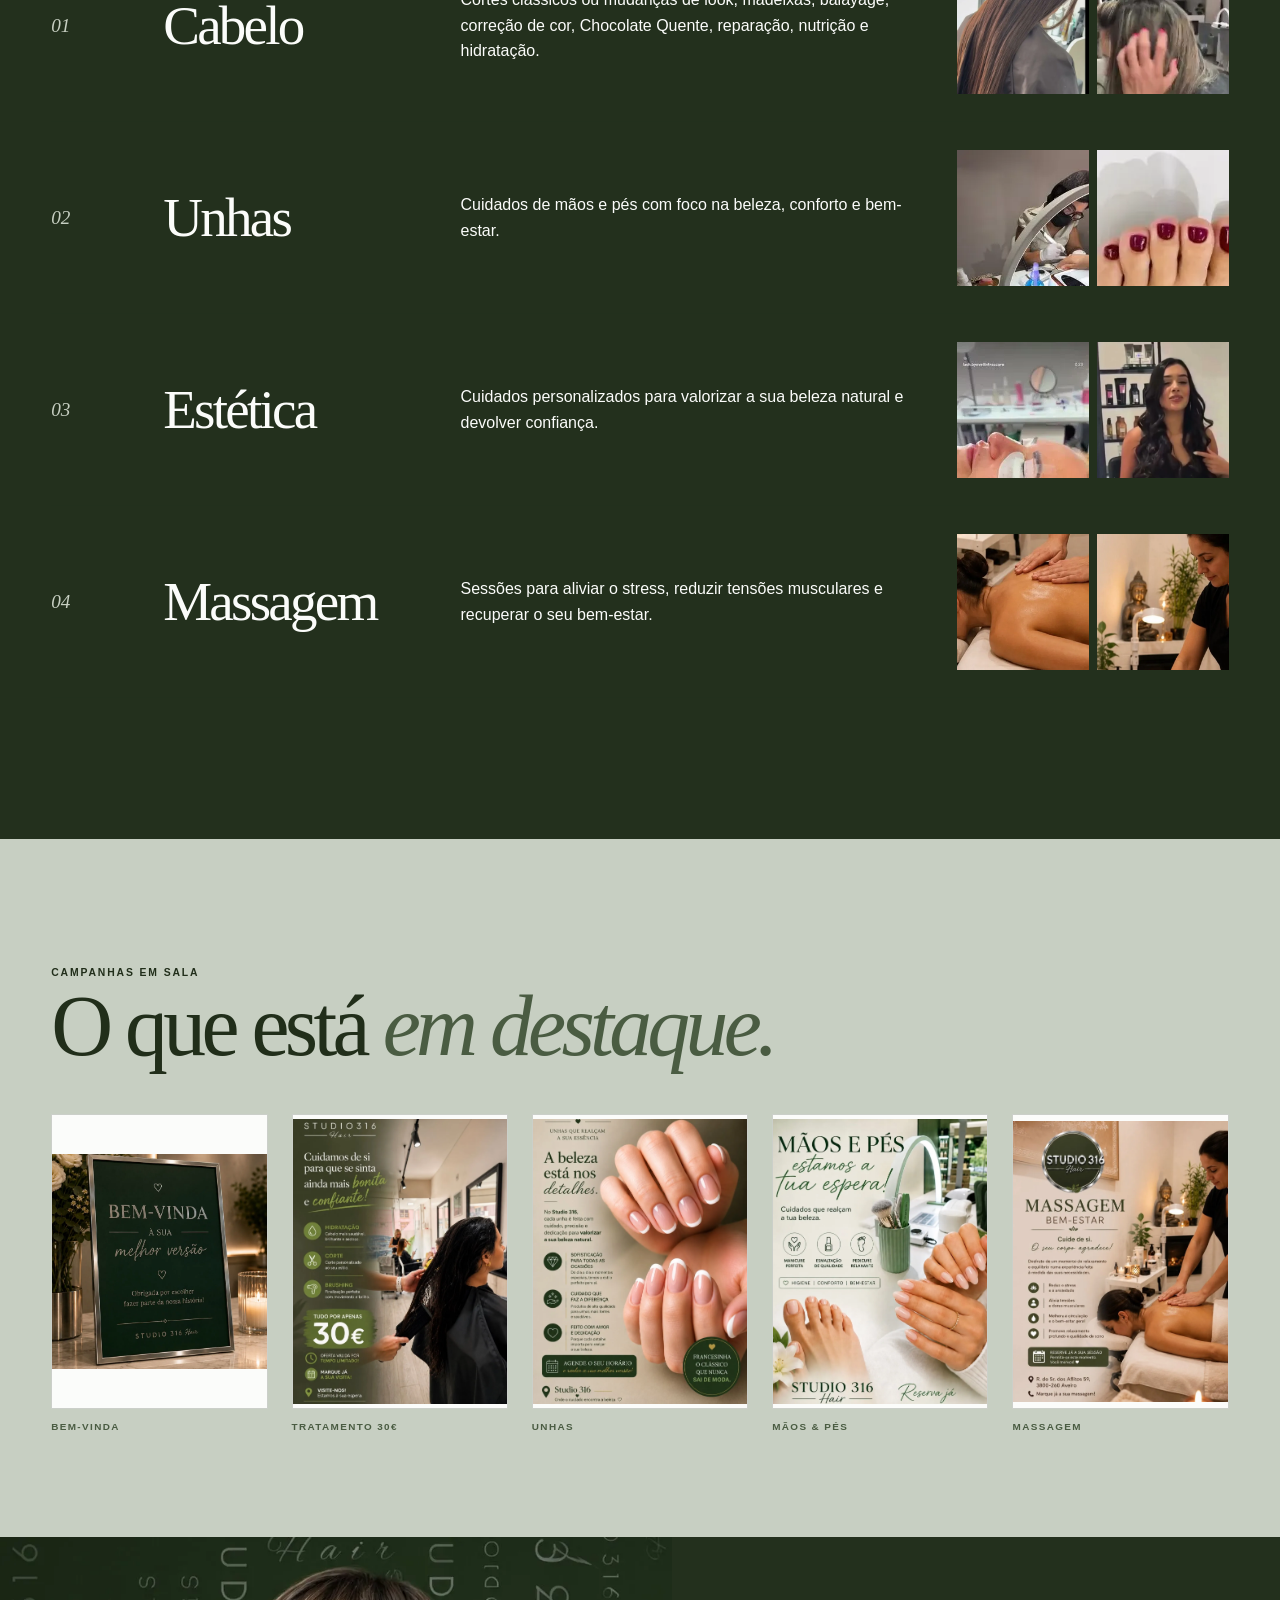
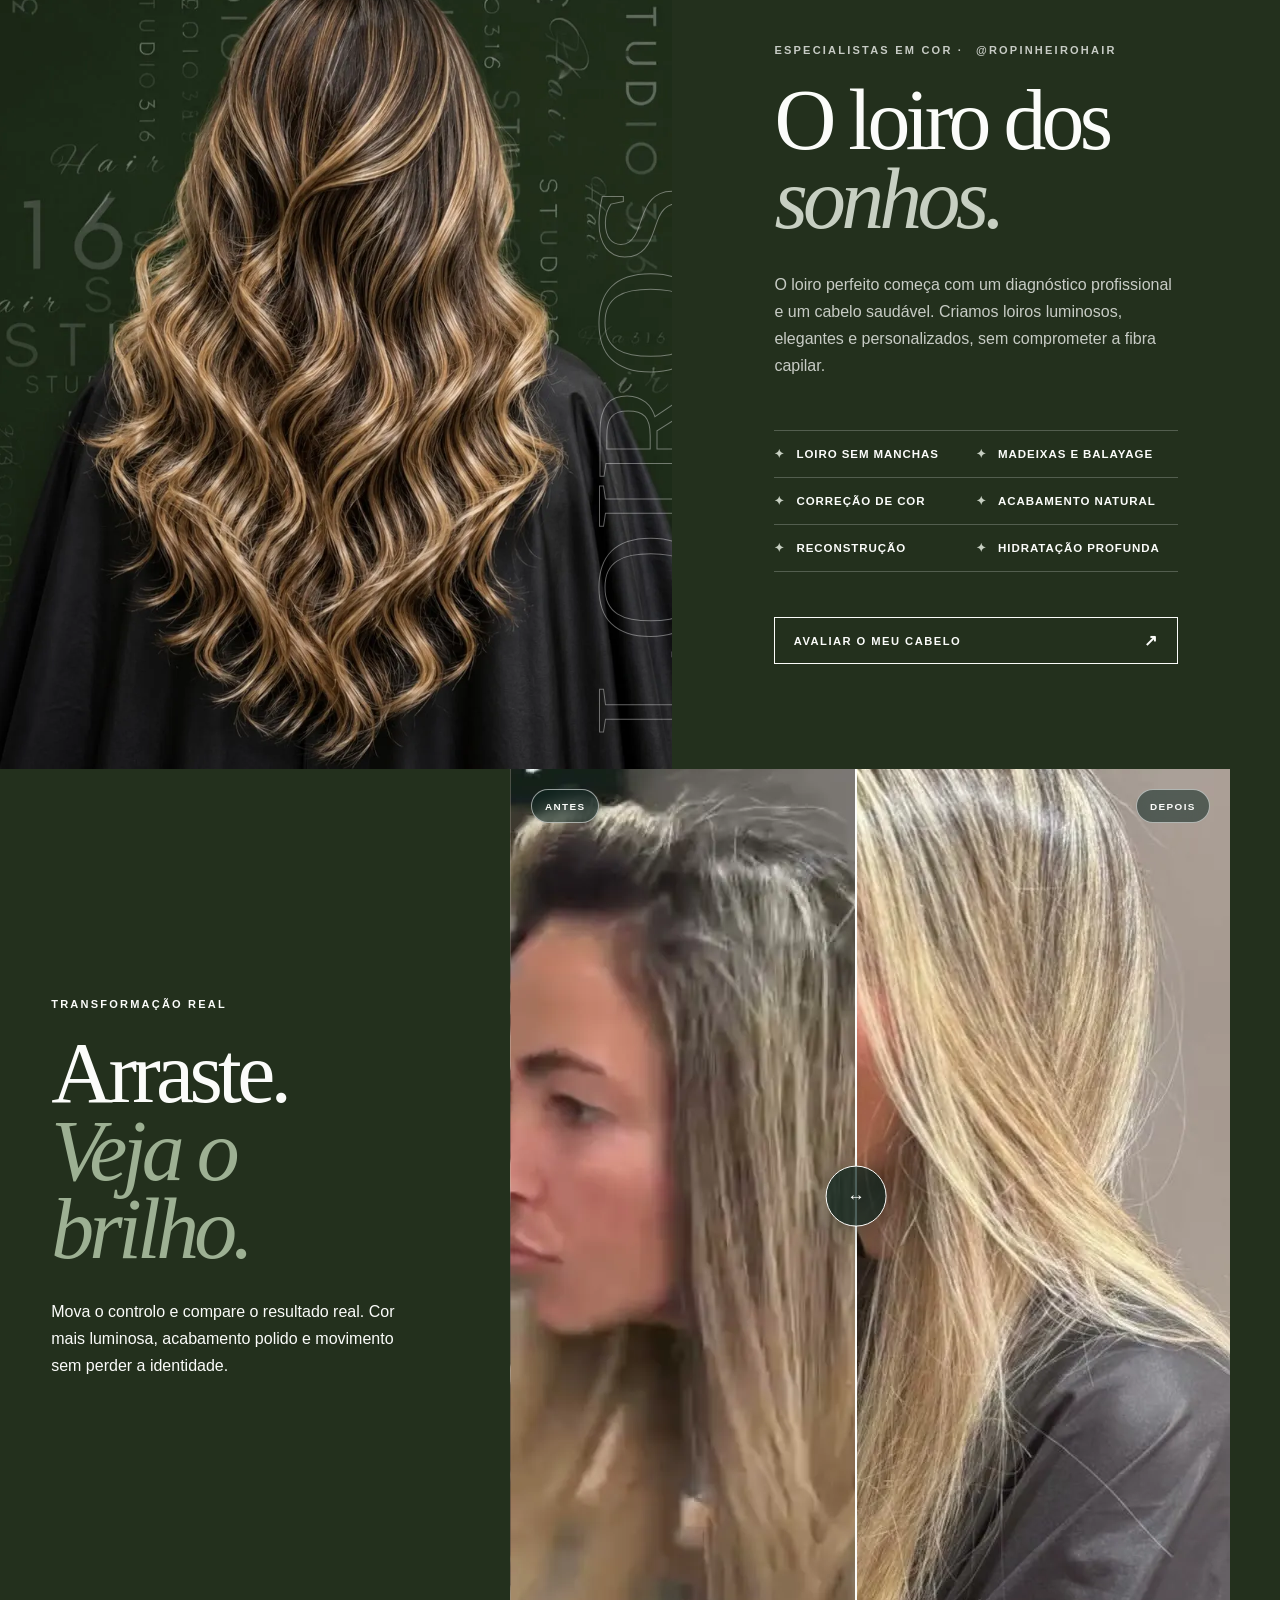
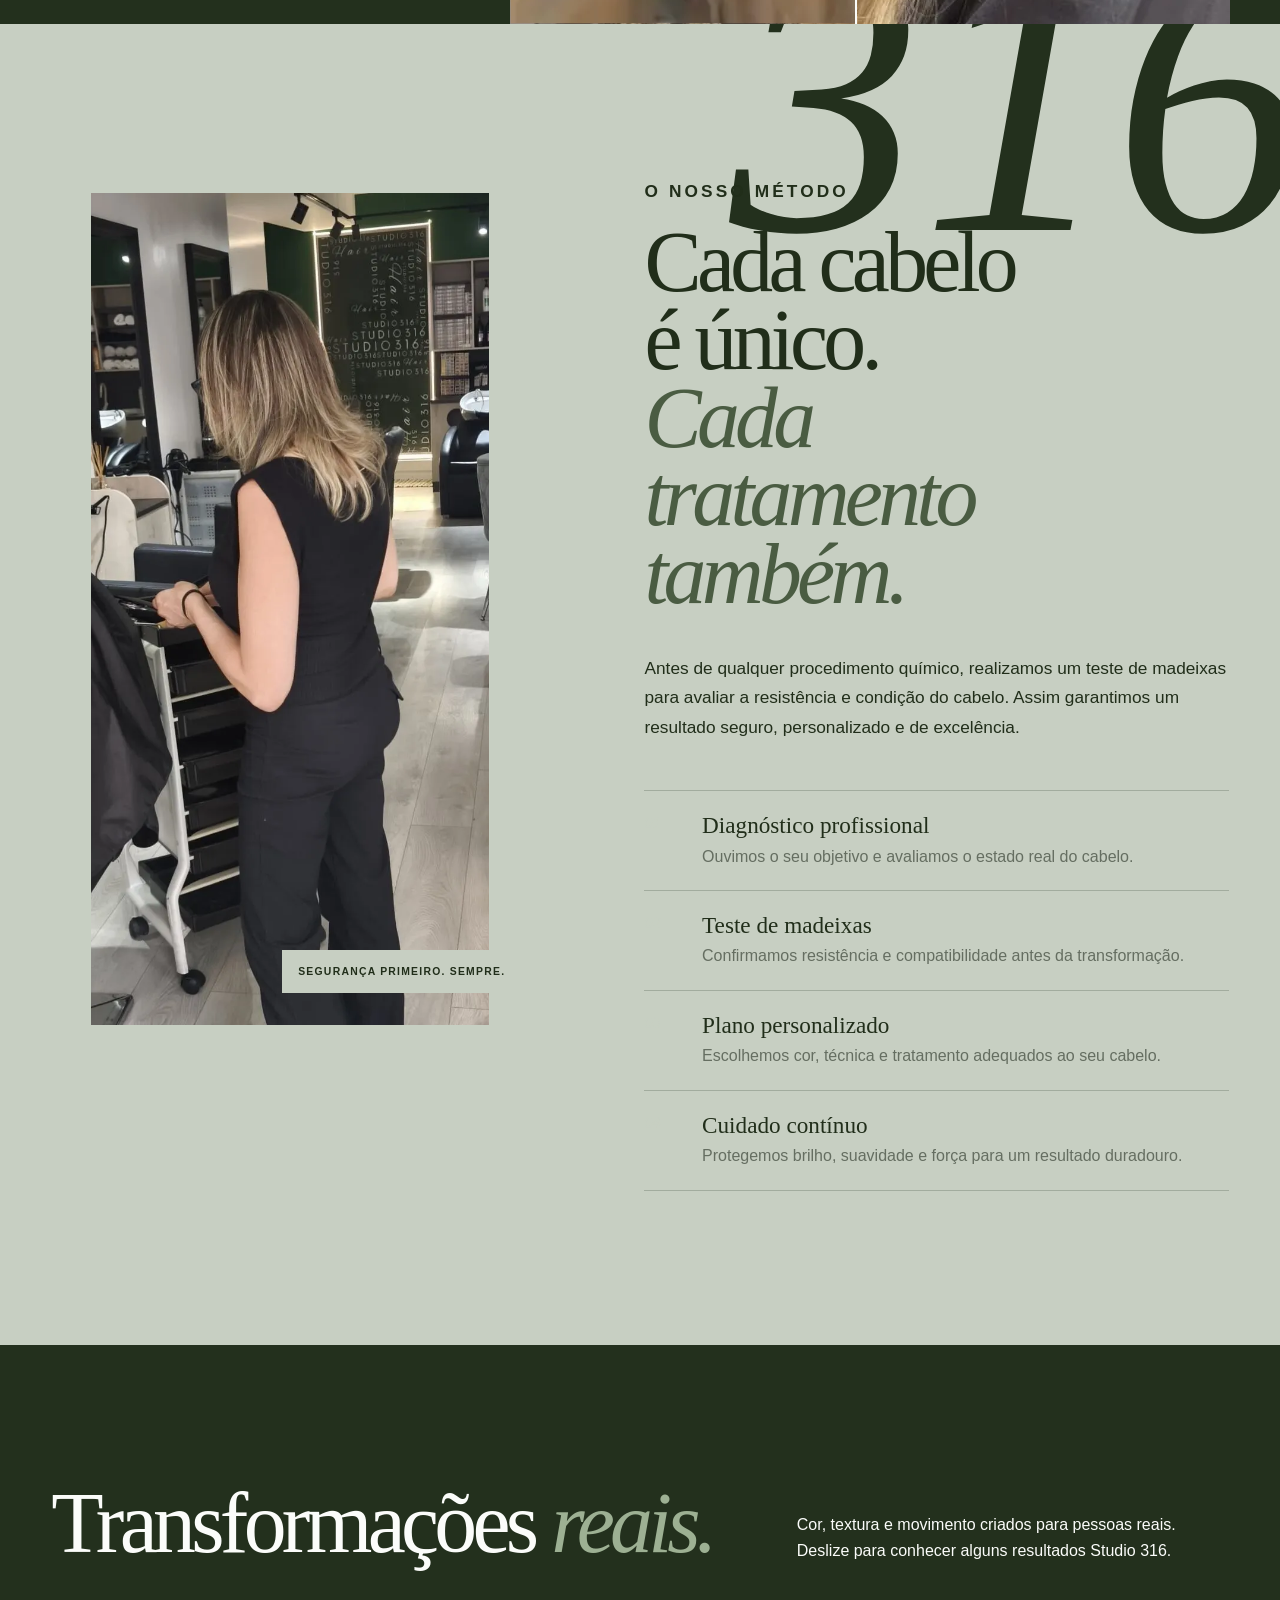
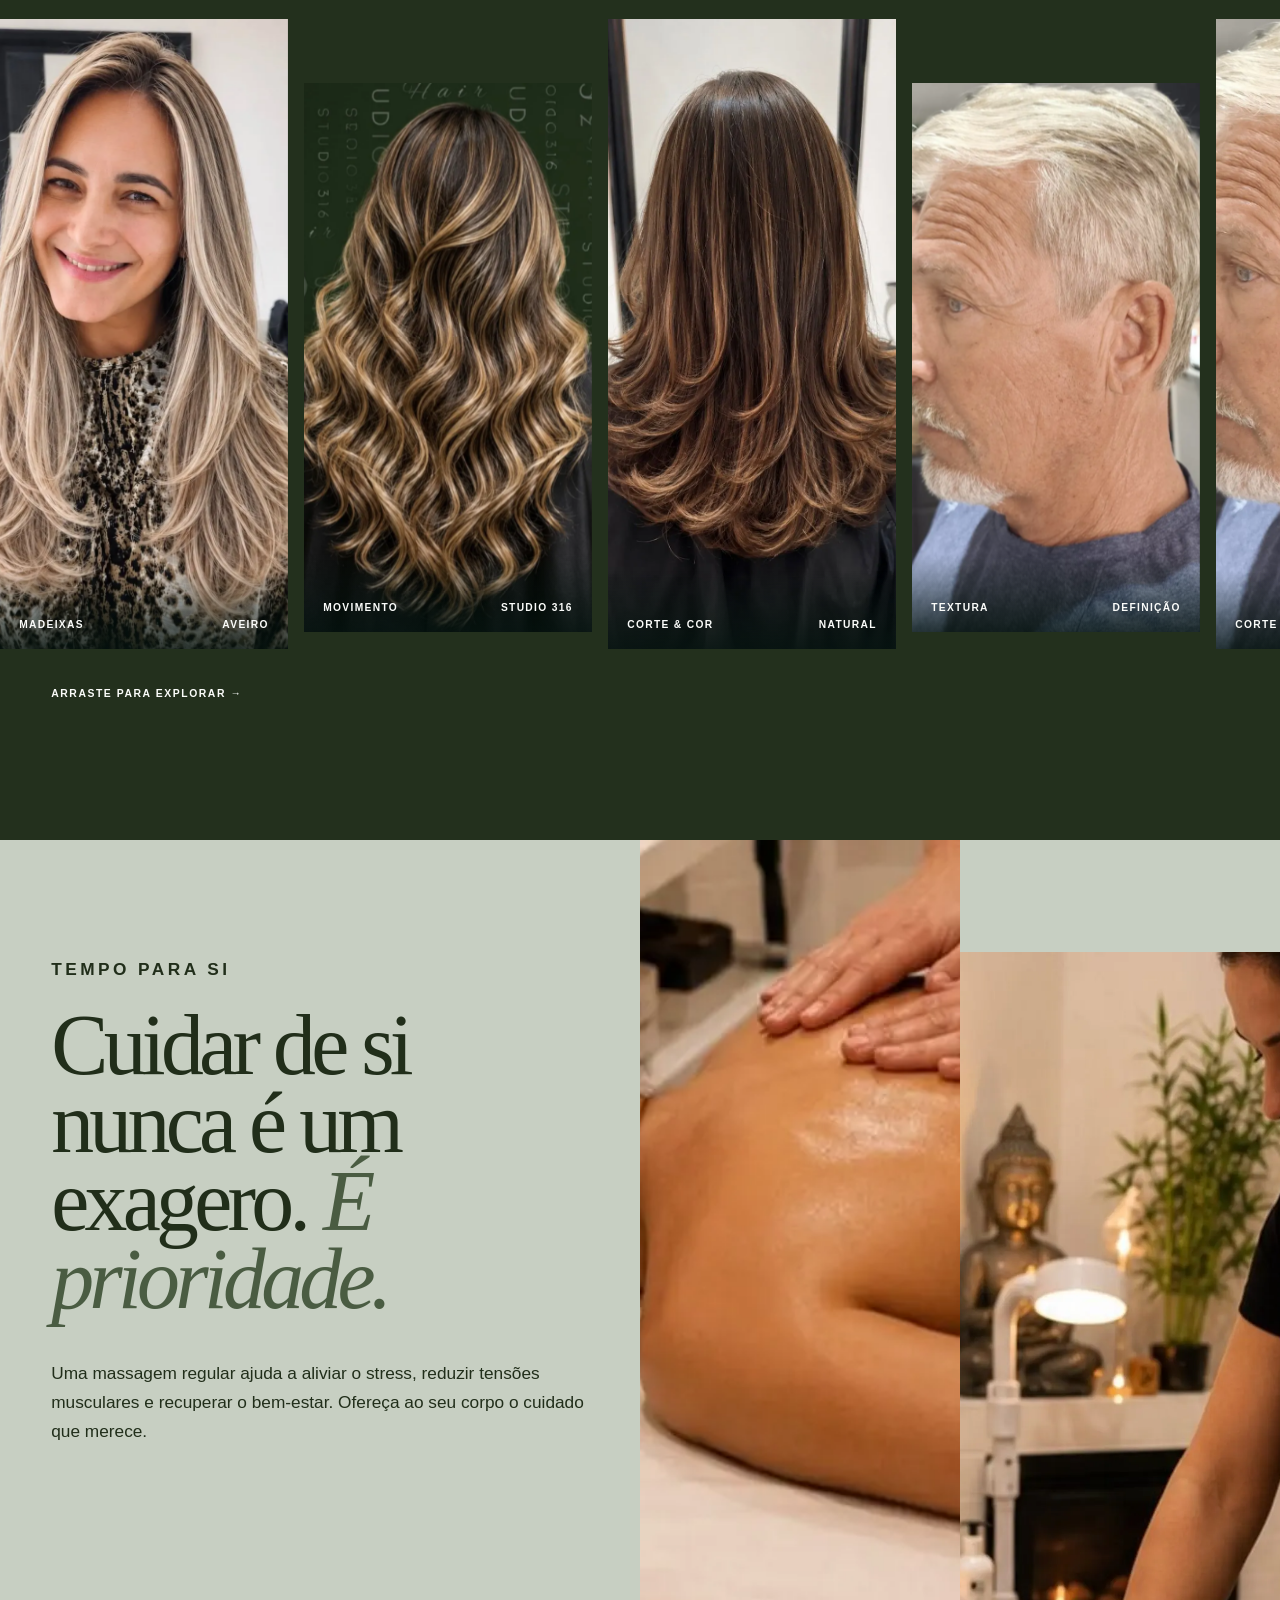
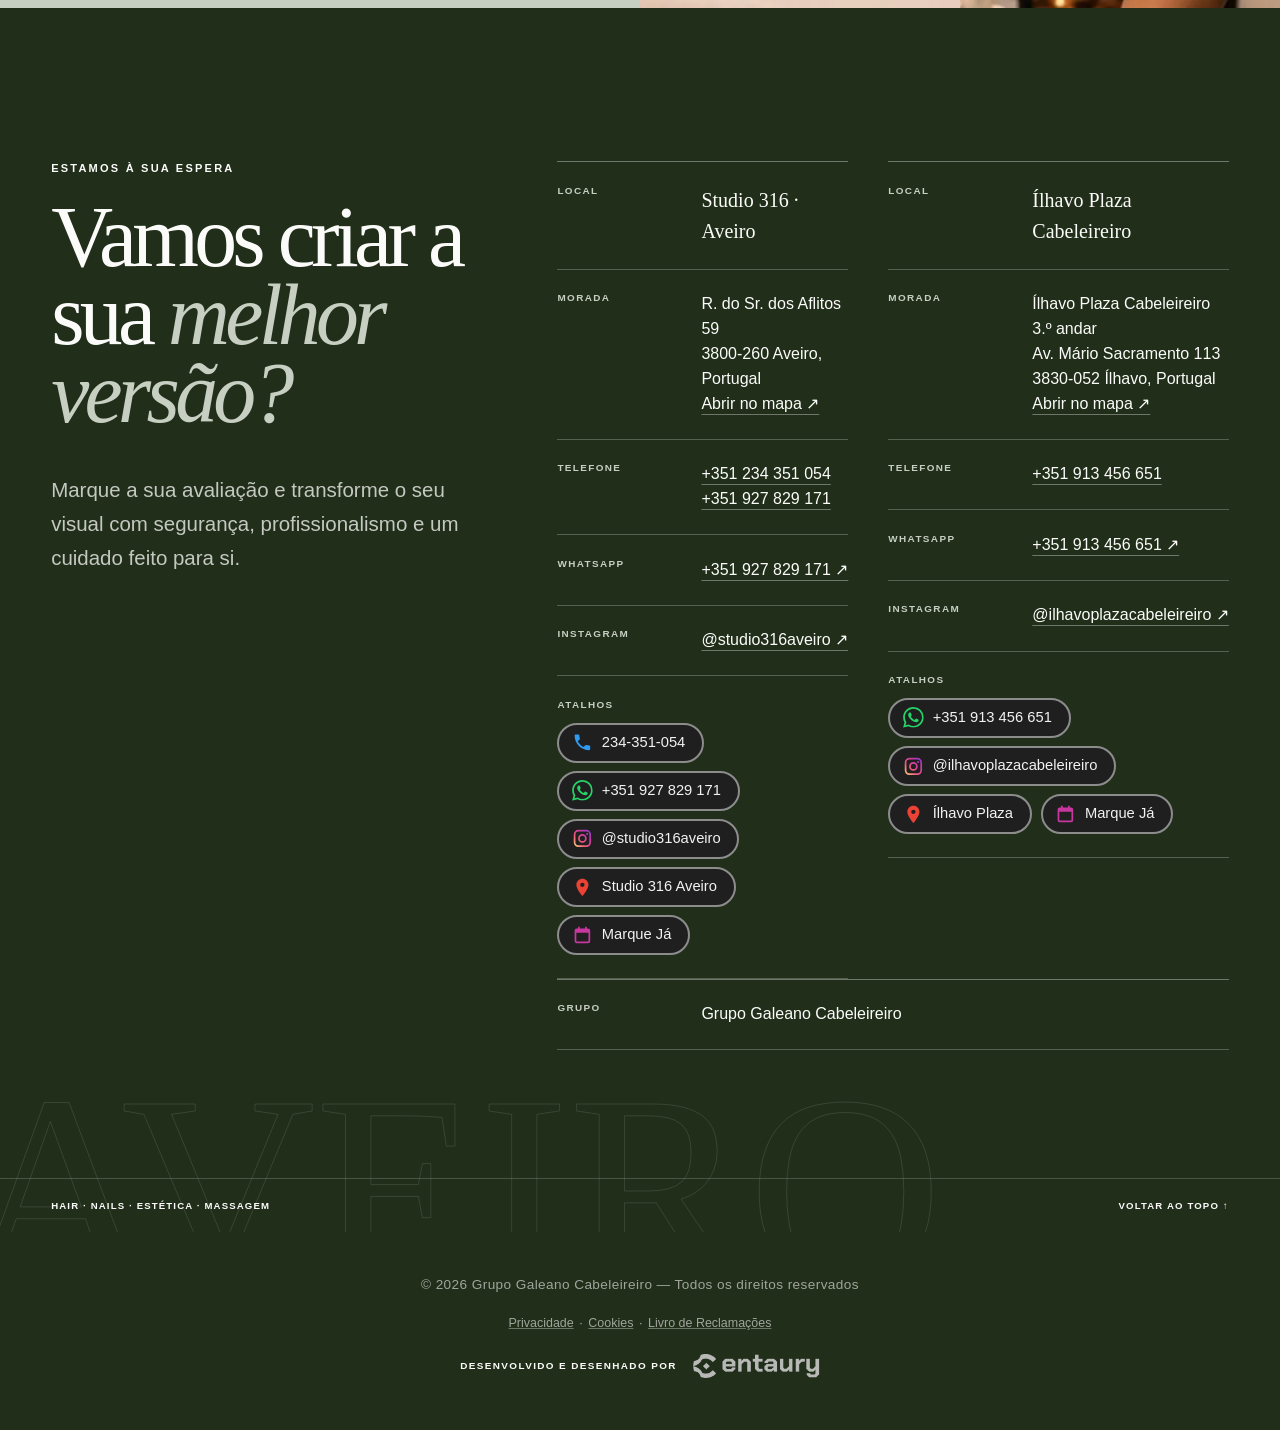
==== commit 32c46d00: "Ílhavo: botón de Maps enlaza a la ficha de Google, no a coordenadas Usa el CID de la ficha (maps.goo" ====
--- a/aveiro.html
+++ b/aveiro.html
@@ -336,14 +336,14 @@
           </dl>
           <dl class="contact-card">
             <div class="contact-row contact-title"><dt>Local</dt><dd><strong translate="no">Ílhavo Plaza Cabeleireiro</strong></dd></div>
-            <div class="contact-row"><dt>Morada</dt><dd><span translate="no">Ílhavo Plaza Cabeleireiro</span><br>3.º andar<br><span translate="no">Av. Mário Sacramento 113</span><br><span translate="no">3830-052 Ílhavo</span>, Portugal<br><a href="https://www.google.com/maps/search/?api=1&amp;query=40.60333,-8.6725" target="_blank" rel="noreferrer">Abrir no mapa ↗</a></dd></div>
+            <div class="contact-row"><dt>Morada</dt><dd><span translate="no">Ílhavo Plaza Cabeleireiro</span><br>3.º andar<br><span translate="no">Av. Mário Sacramento 113</span><br><span translate="no">3830-052 Ílhavo</span>, Portugal<br><a href="https://maps.google.com/?cid=670117039248322440" target="_blank" rel="noreferrer">Abrir no mapa ↗</a></dd></div>
             <div class="contact-row"><dt>Telefone</dt><dd><a href="tel:+351913456651">+351 913 456 651</a></dd></div>
             <div class="contact-row"><dt>WhatsApp</dt><dd><a href="https://wa.me/351913456651" target="_blank" rel="noreferrer">+351 913 456 651 ↗</a></dd></div>
             <div class="contact-row"><dt>Instagram</dt><dd><a href="https://www.instagram.com/ilhavoplazacabeleireiro/" target="_blank" rel="noreferrer"><span translate="no">@ilhavoplazacabeleireiro</span> ↗</a></dd></div>
             <div class="contact-row contact-row-badges"><dt>Atalhos</dt><dd class="badges badges-contact">
               <a class="badge badge-wa" href="https://wa.me/351913456651" target="_blank" rel="noreferrer" aria-label="WhatsApp 913 456 651"><svg class="badge-ico" aria-hidden="true"><use href="#ico-wa"/></svg><span translate="no">+351 913 456 651</span></a>
               <a class="badge badge-ig" href="https://www.instagram.com/ilhavoplazacabeleireiro/" target="_blank" rel="noreferrer" aria-label="Instagram ilhavoplazacabeleireiro"><svg class="badge-ico" aria-hidden="true"><use href="#ico-ig"/></svg><span translate="no">@ilhavoplazacabeleireiro</span></a>
-              <a class="badge badge-map" href="https://www.google.com/maps/search/?api=1&amp;query=40.60333,-8.6725" target="_blank" rel="noreferrer" aria-label="Abrir no Google Maps"><svg class="badge-ico" aria-hidden="true"><use href="#ico-map"/></svg><span translate="no">Ílhavo Plaza</span></a>
+              <a class="badge badge-map" href="https://maps.google.com/?cid=670117039248322440" target="_blank" rel="noreferrer" aria-label="Abrir no Google Maps"><svg class="badge-ico" aria-hidden="true"><use href="#ico-map"/></svg><span translate="no">Ílhavo Plaza</span></a>
               <a class="badge badge-book" href="https://reservas.koibox.cloud/studio-316" target="_blank" rel="noreferrer" aria-label="Marcar online"><svg class="badge-ico" aria-hidden="true"><use href="#ico-cal"/></svg><span>Marque Já</span></a>
             </dd></div>
           </dl>
